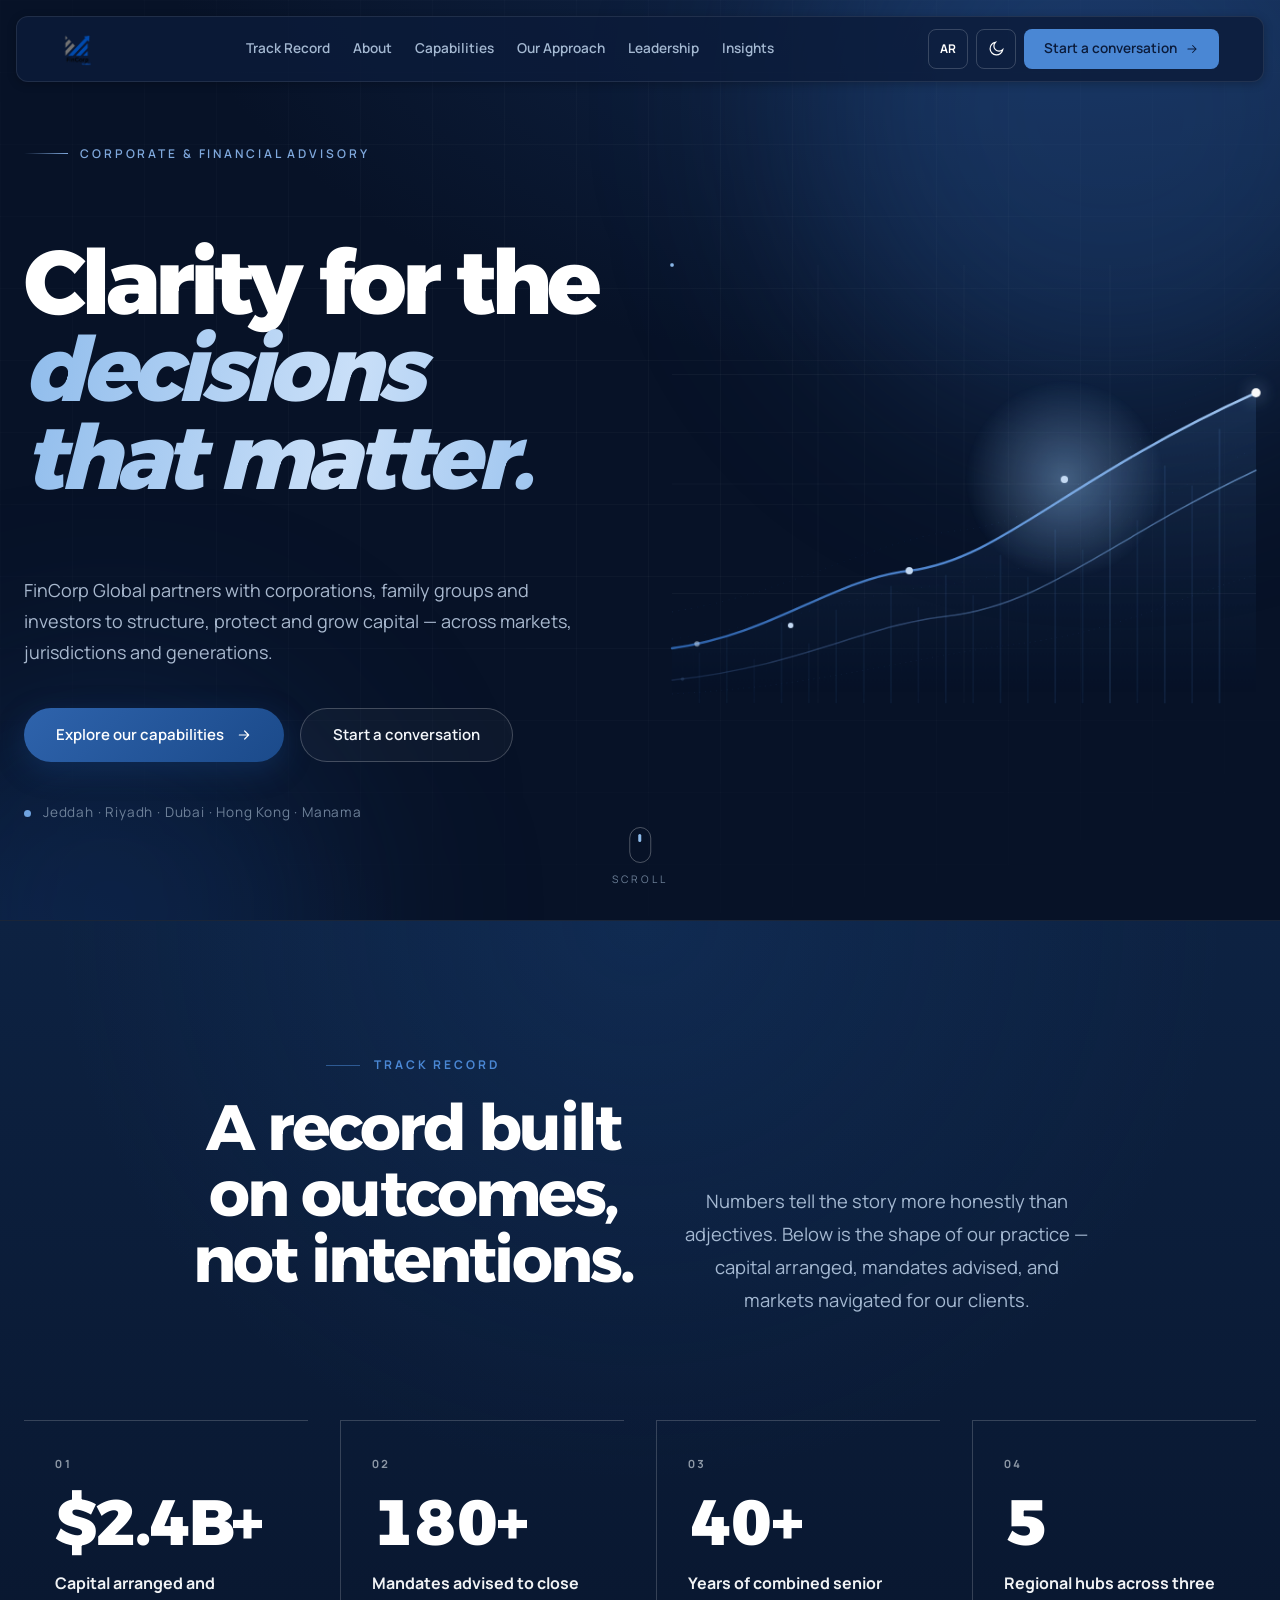
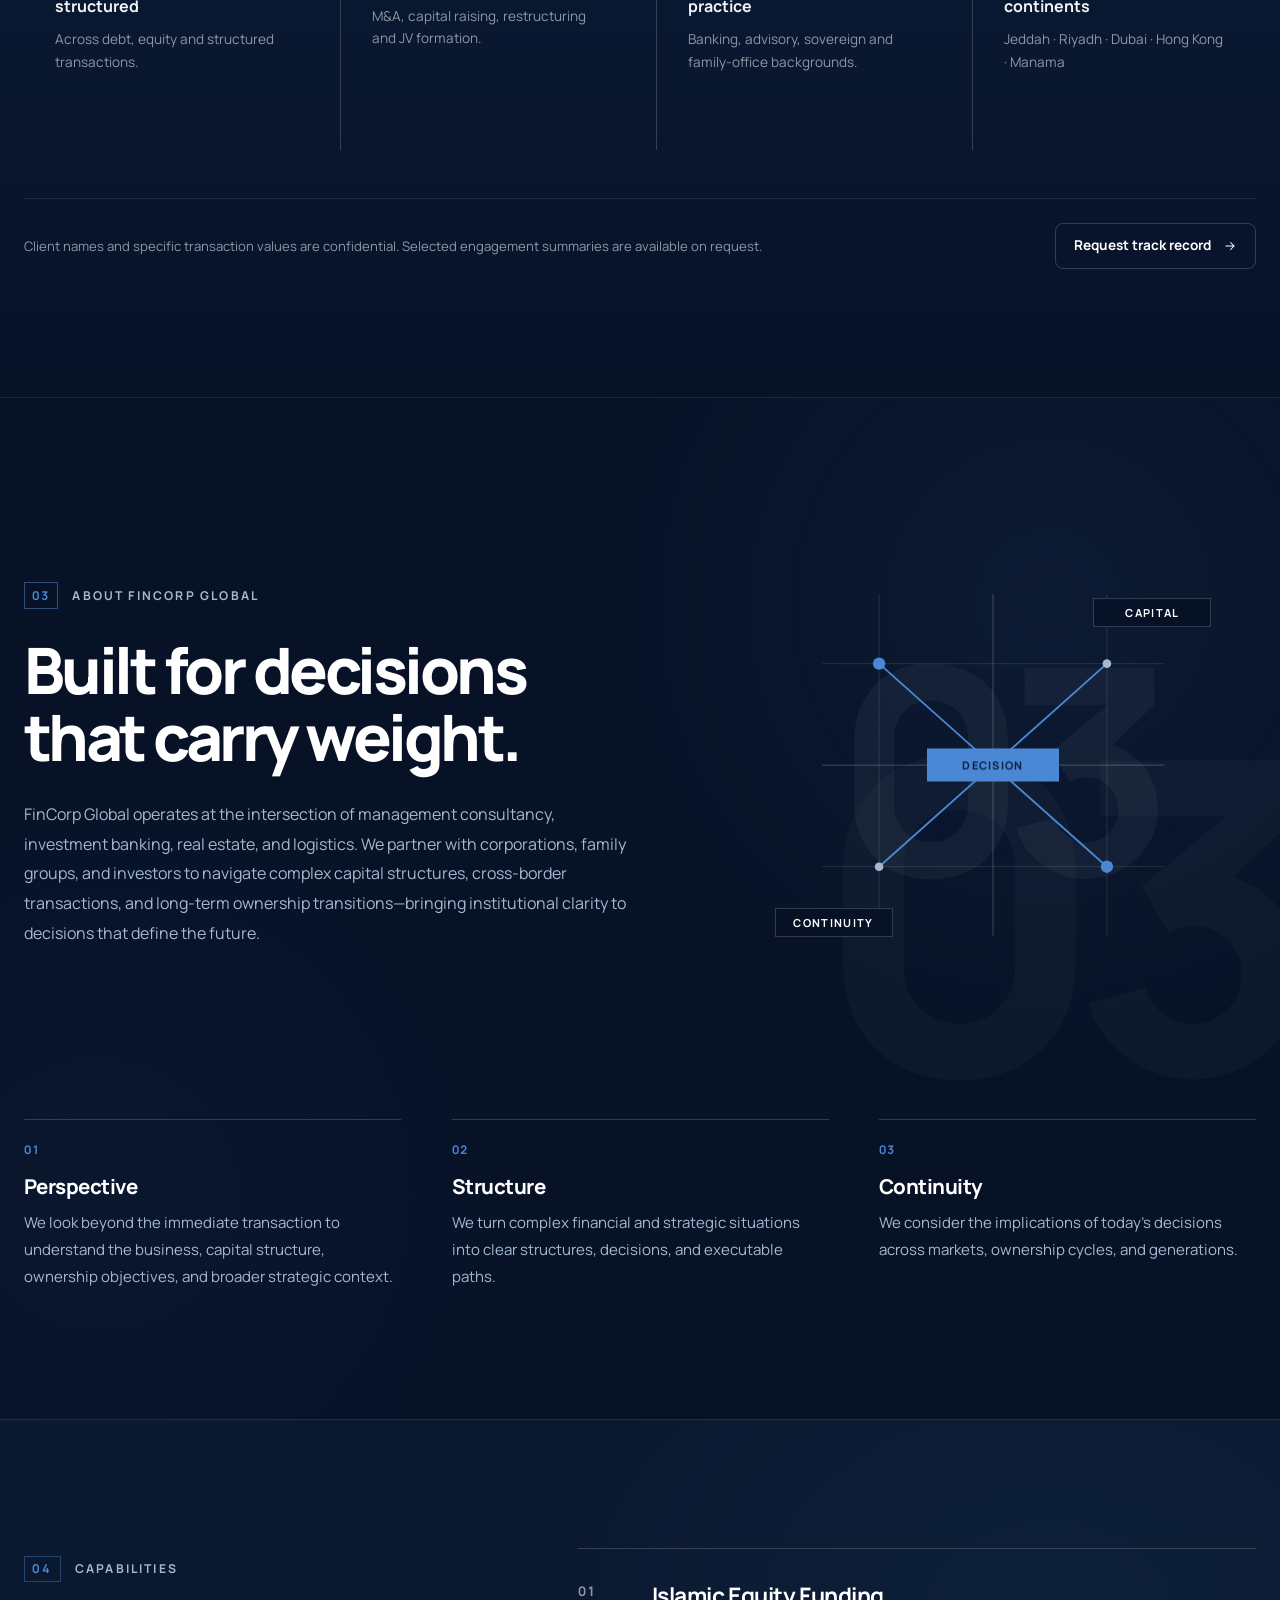
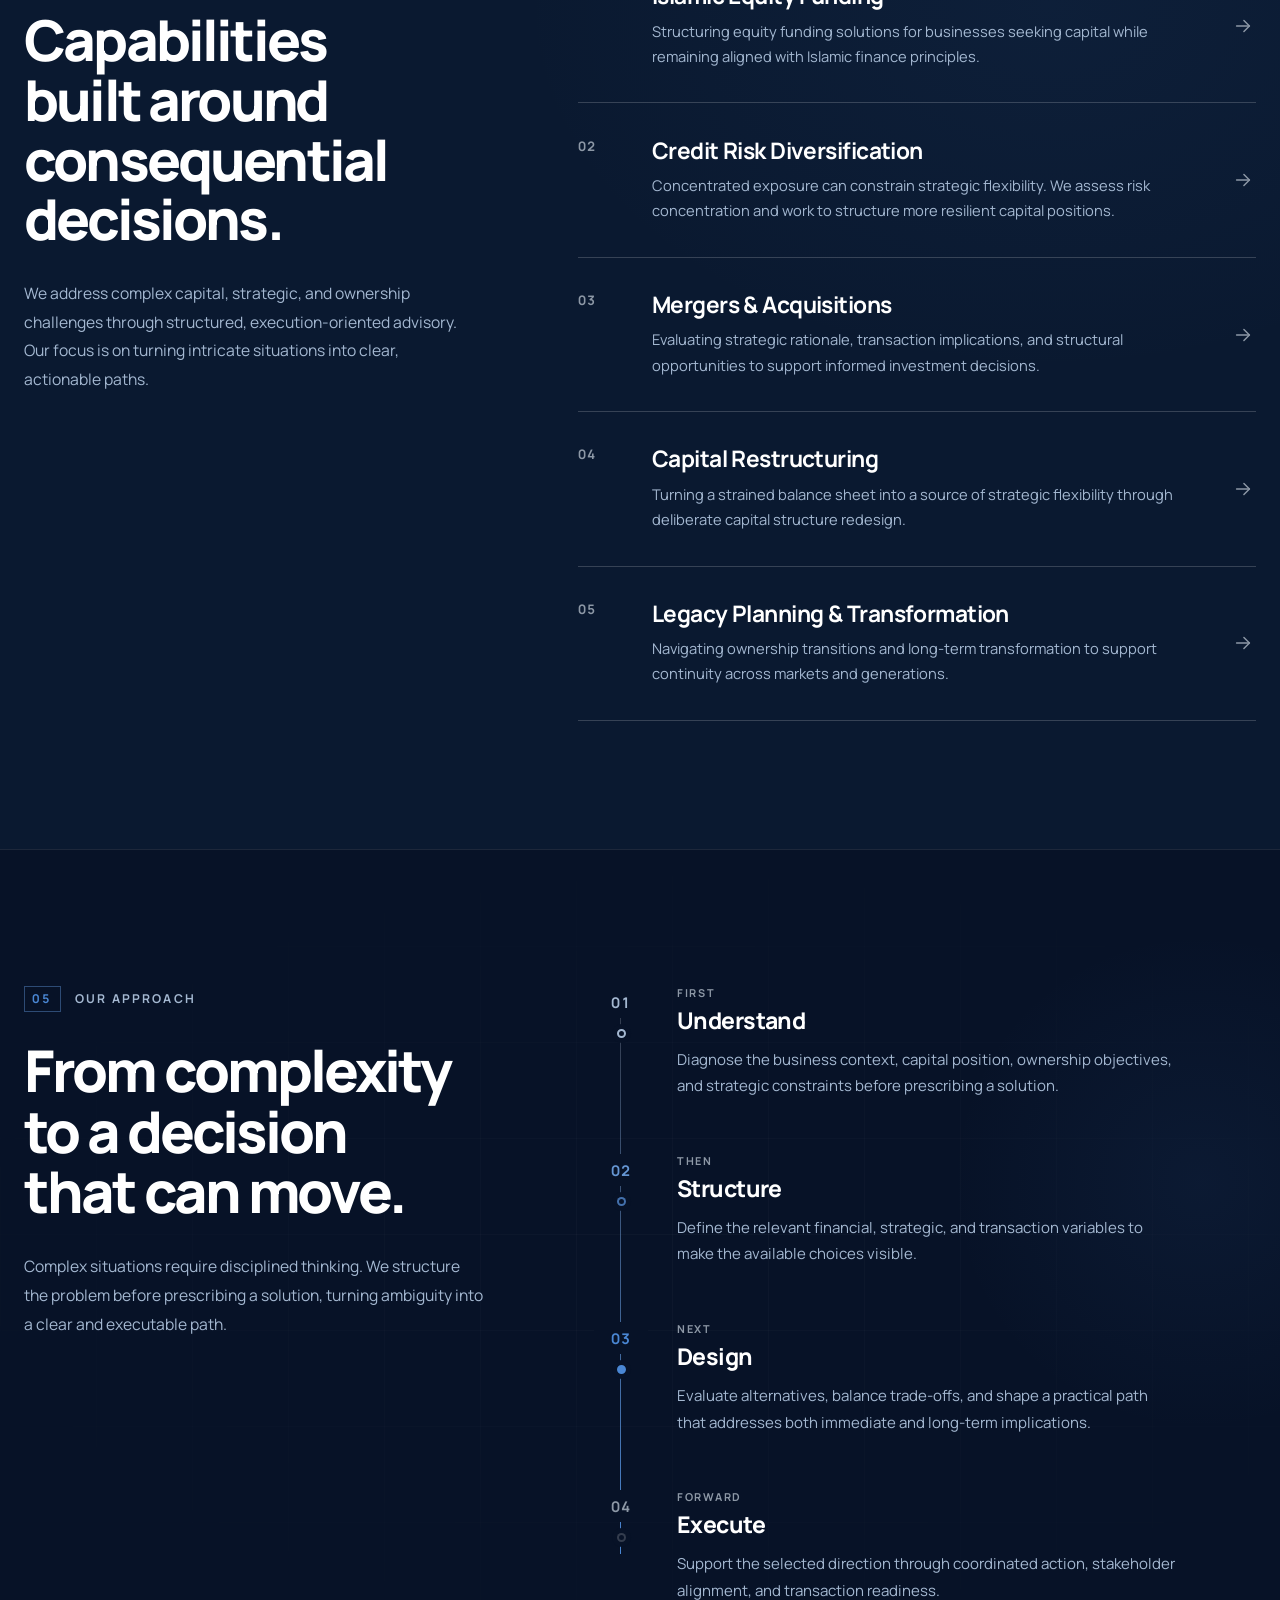
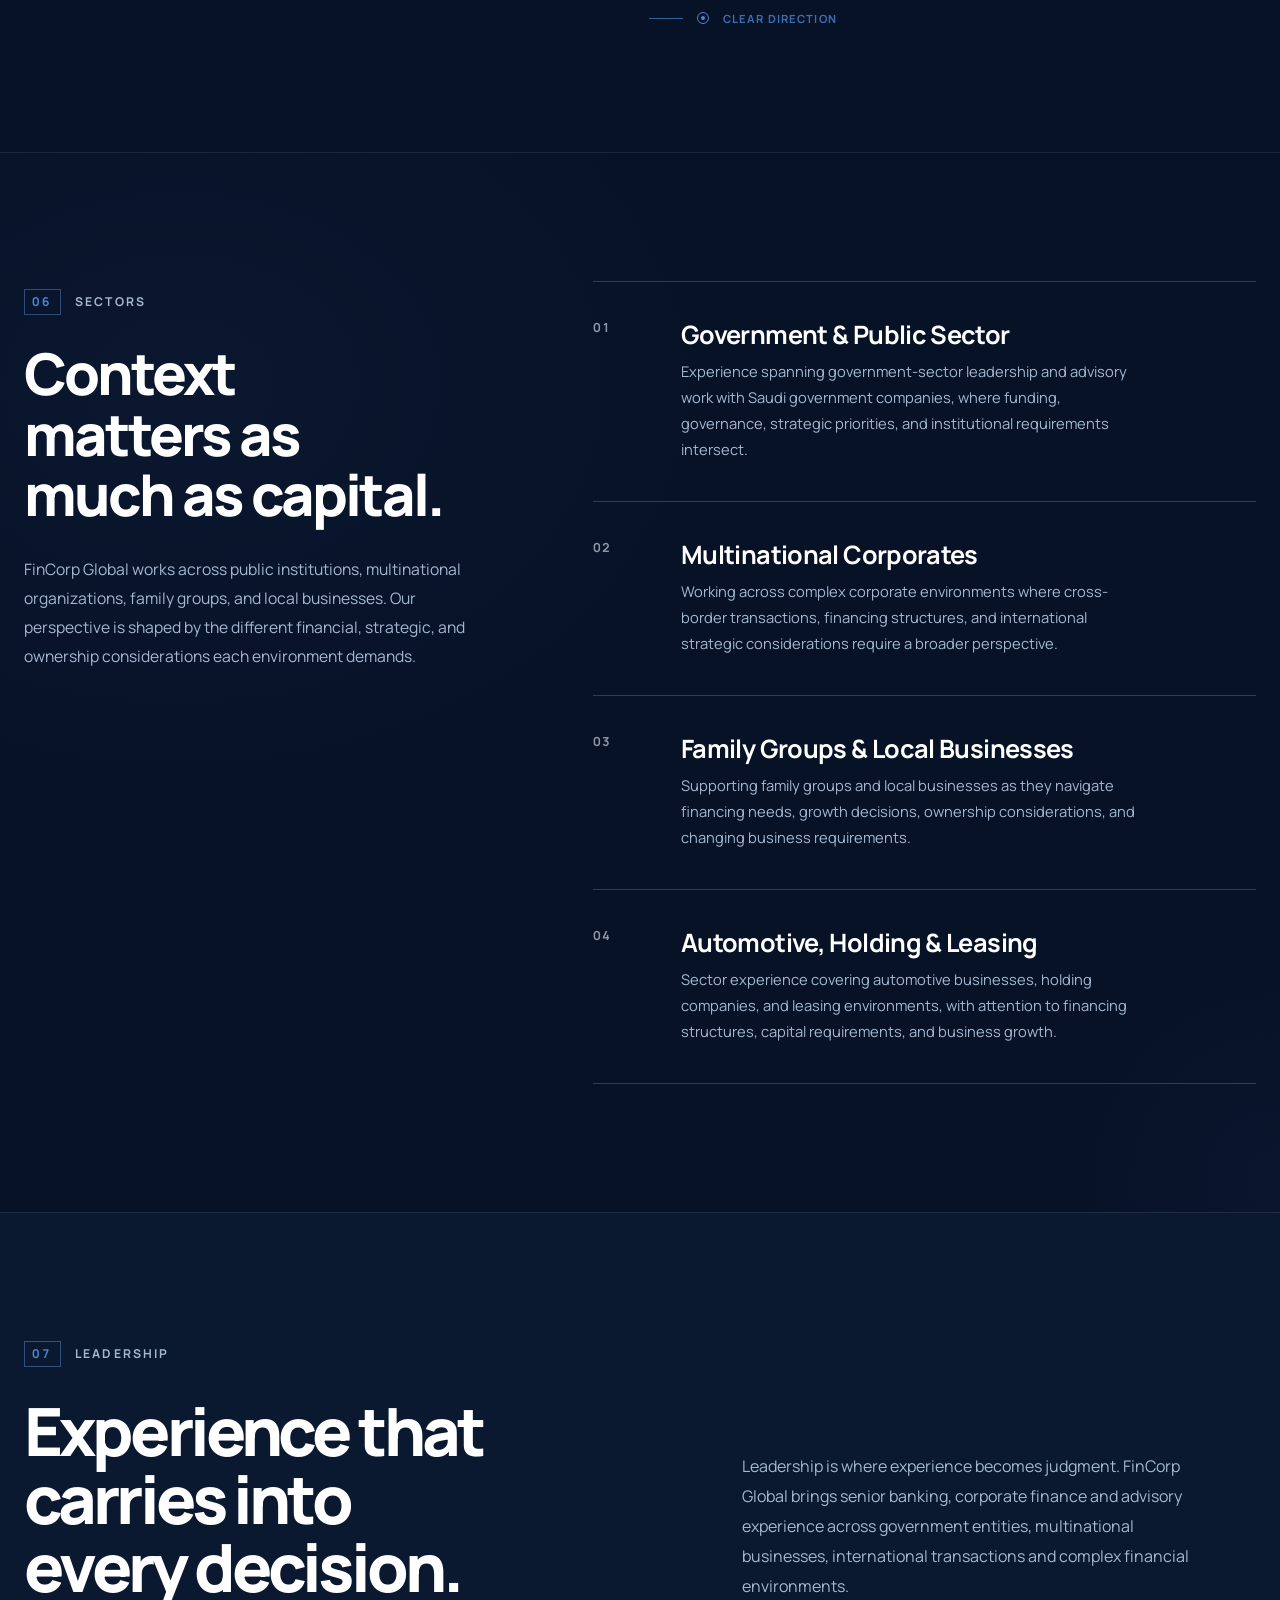
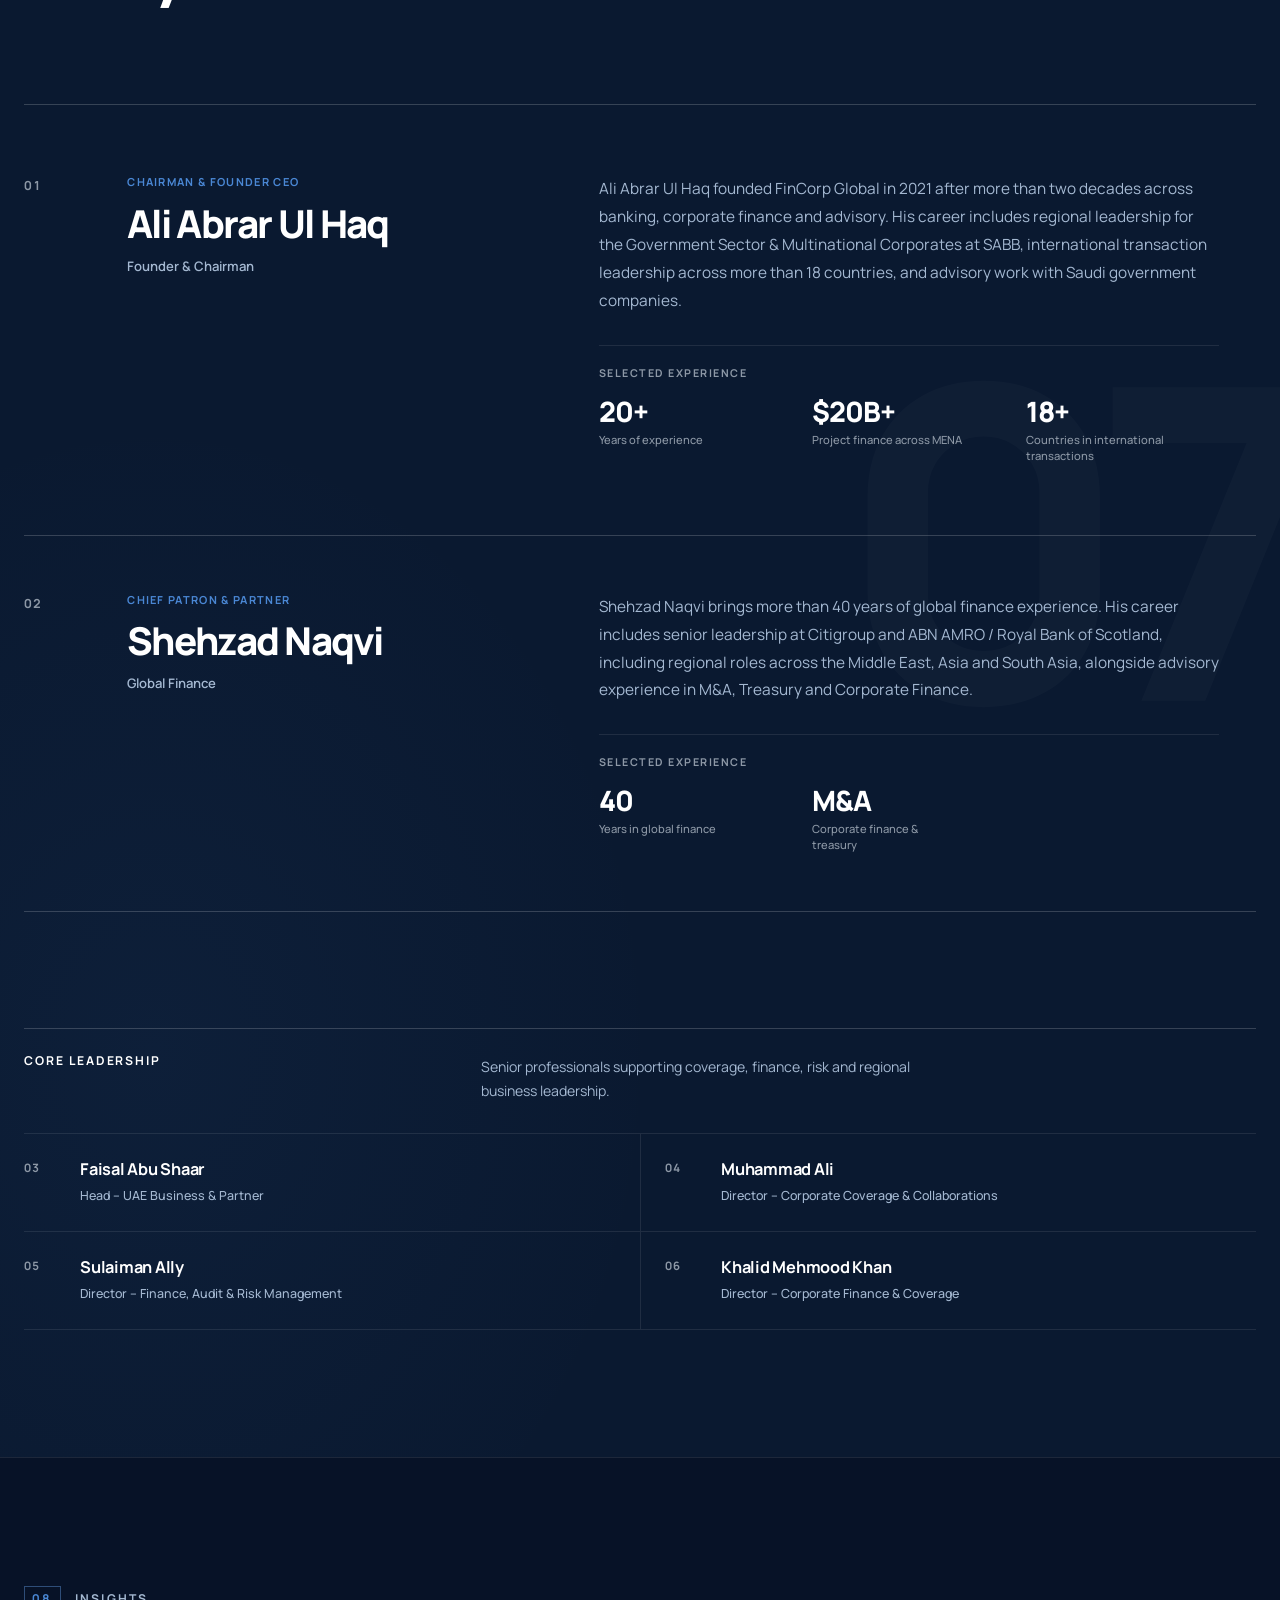
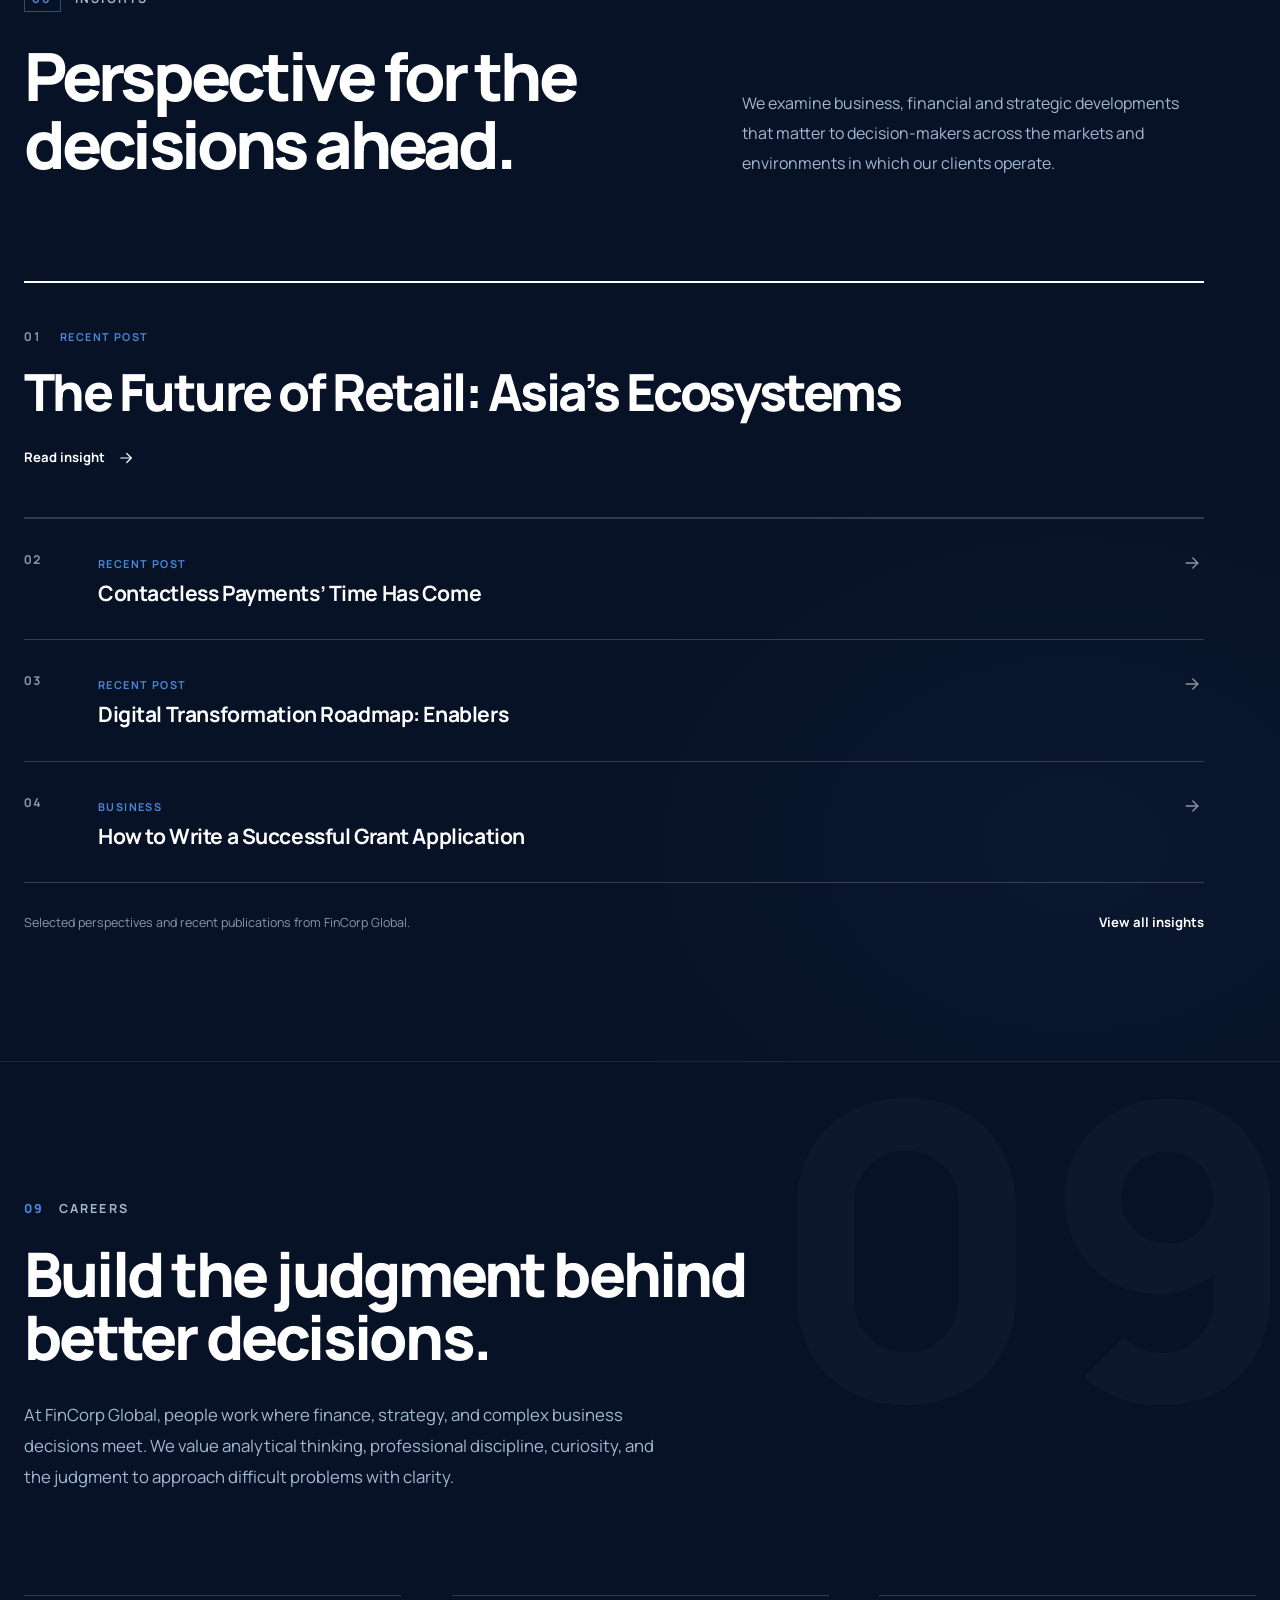
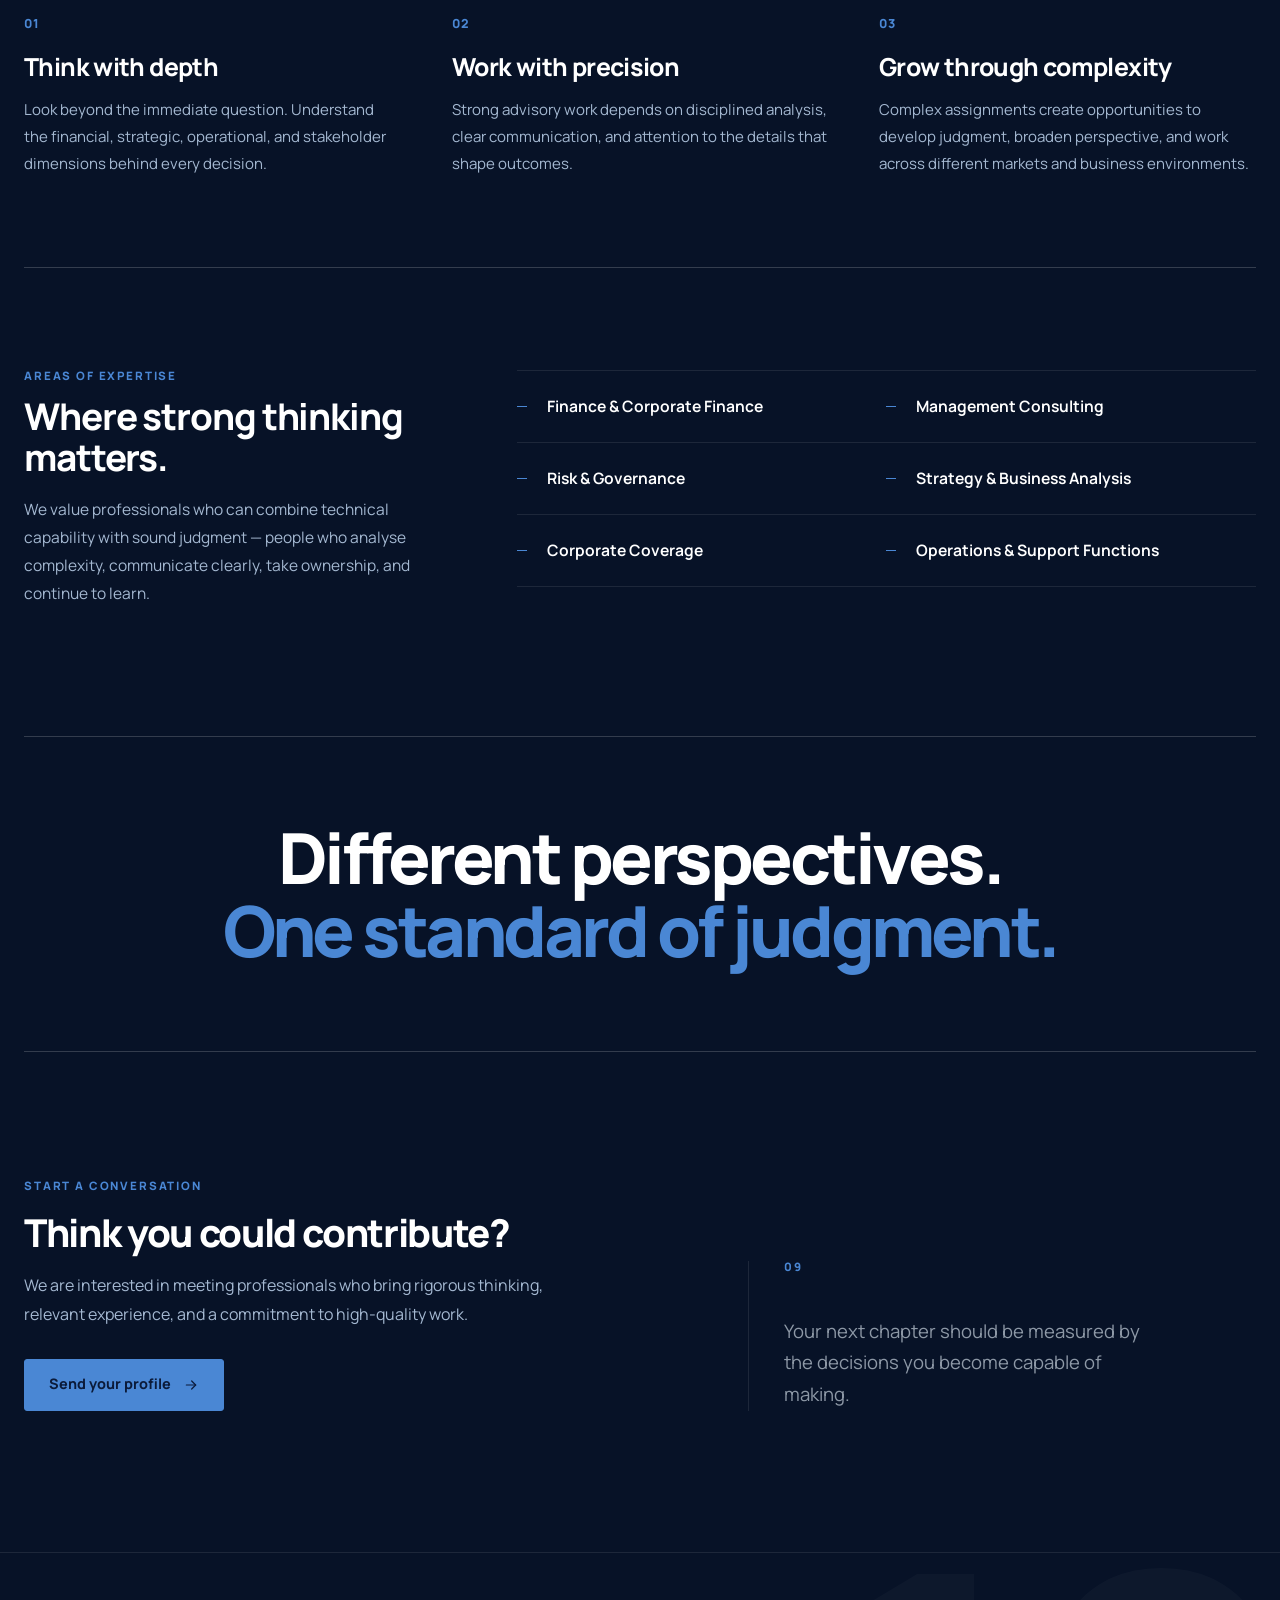
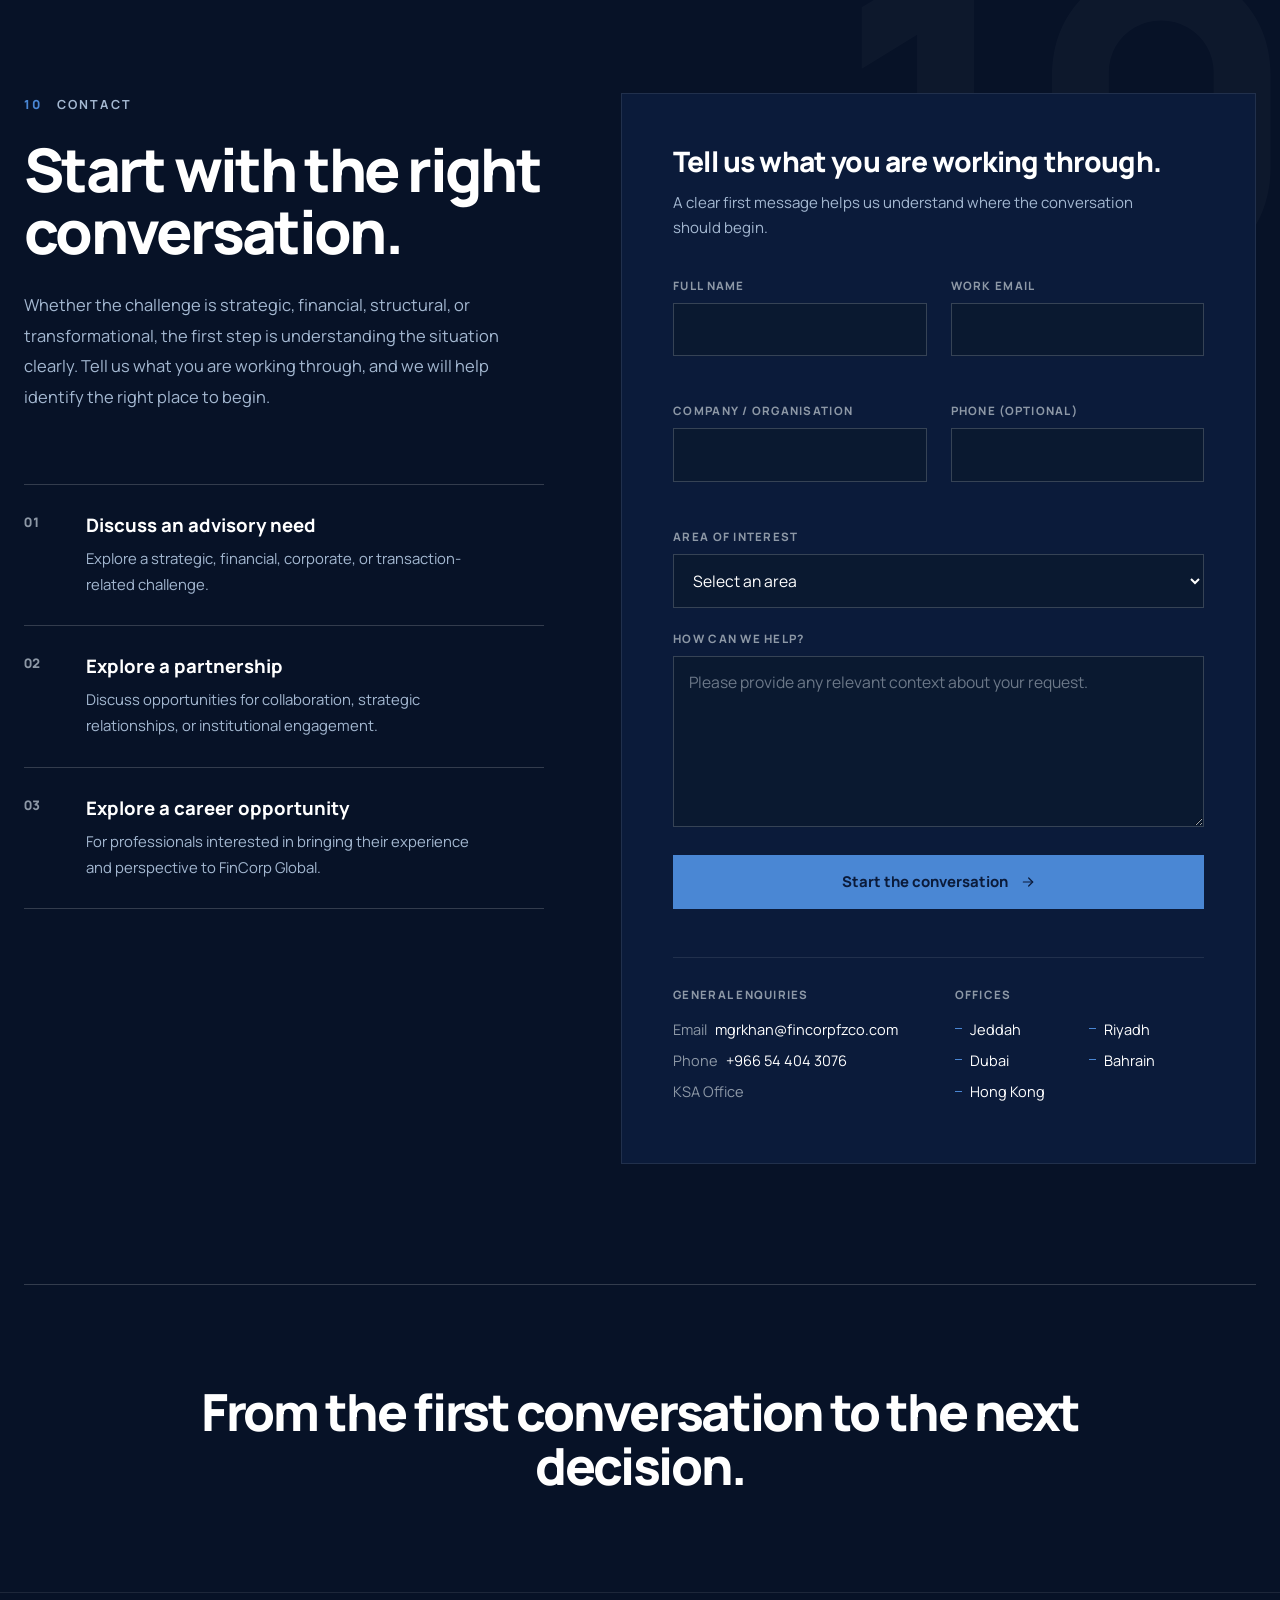
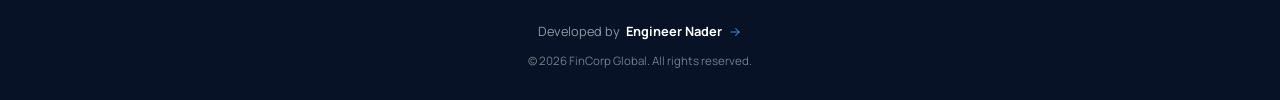
==== index.html @ 922fc2bd "Deploy protected production build" ====
﻿<!doctype html><html lang="en" dir="ltr" data-theme="light"><head><meta charset="UTF-8"><meta name="viewport" content="width=device-width,initial-scale=1"><meta name="description" content="FinCorp Global — Corporate, financial and strategic advisory solutions."><title>FinCorp Global</title><link rel="icon" type="image/png" href="/assets/favicon.png"><link rel="apple-touch-icon" href="/assets/favicon.png"><link rel="preconnect" href="https://fonts.googleapis.com"><link rel="preconnect" href="https://fonts.gstatic.com" crossorigin><link rel="preconnect" href="https://fonts.googleapis.com"><link rel="preconnect" href="https://fonts.gstatic.com" crossorigin><link href="https://fonts.googleapis.com/css2?family=Alexandria:wght@400;500;600;700;800&family=IBM+Plex+Sans+Arabic:wght@300;400;500;600;700&family=Manrope:wght@300;400;500;600;700;800&display=swap" rel="stylesheet"><script type="module" crossorigin src="/assets/index-BfHG8k3f.js"></script><link rel="modulepreload" crossorigin href="/assets/styles-jvXhXsG6.js"><link rel="modulepreload" crossorigin href="/assets/app-DEw_8Zd5.js"><link rel="stylesheet" crossorigin href="/assets/styles-CSkr0UNR.css"></head><body><a href="#main-content" class="skip-link" data-en="Skip to content" data-ar="تخطي إلى المحتوى">Skip to content</a><header class="site-header" id="site-header"><div class="header-inner container"><a href="#hero" class="site-brand" data-aria-en="FinCorp Global — Home" data-aria-ar="فينكورب جلوبال — الرئيسية"><img src="/assets/logo-BRlATNUV.png" alt="FinCorp Global" class="brand-logo" width="180" height="36" decoding="async" fetchpriority="high"> <span class="brand-name" data-en="FinCorp Global" data-ar="فينكورب جلوبال">FinCorp Global</span></a><nav class="site-nav" data-aria-en="Primary" data-aria-ar="التنقل الرئيسي"><a href="#track-record" class="nav-link" data-en="Track Record" data-ar="سجلنا">Track Record</a> <a href="#about" class="nav-link" data-en="About" data-ar="من نحن">About</a> <a href="#capabilities" class="nav-link" data-en="Capabilities" data-ar="خدماتنا">Capabilities</a> <a href="#approach" class="nav-link" data-en="Our Approach" data-ar="منهجيتنا">Our Approach</a> <a href="#leadership" class="nav-link" data-en="Leadership" data-ar="القيادة">Leadership</a> <a href="#insights" class="nav-link" data-en="Insights" data-ar="رؤى">Insights</a></nav><div class="header-actions"><button type="button" class="header-language" data-action="language" aria-label="Switch language"><span data-lang-label>AR</span></button> <button type="button" class="theme-toggle" data-action="theme" aria-label="Switch theme" aria-pressed="false"><span class="theme-icon theme-icon-sun" aria-hidden="true"><svg viewBox="0 0 24 24" fill="none" stroke="currentColor" stroke-width="1.6" stroke-linecap="round"><circle cx="12" cy="12" r="4"/><path d="M12 2V4M12 20V22M4.93 4.93L6.34 6.34M17.66 17.66L19.07 19.07M2 12H4M20 12H22M4.93 19.07L6.34 17.66M17.66 6.34L19.07 4.93"/></svg> </span><span class="theme-icon theme-icon-moon" aria-hidden="true"><svg viewBox="0 0 24 24" fill="none" stroke="currentColor" stroke-width="1.6" stroke-linecap="round"><path d="M21 12.8A8.5 8.5 0 1 1 11.2 3 6.7 6.7 0 0 0 21 12.8Z"/></svg></span></button> <a href="#contact" class="header-cta"><span data-en="Start a conversation" data-ar="ابدأ محادثة">Start a conversation</span> <svg viewBox="0 0 24 24" fill="none" stroke="currentColor" stroke-width="1.8" stroke-linecap="round" stroke-linejoin="round" aria-hidden="true"><path d="M5 12h14M13 6l6 6-6 6"/></svg></a></div><button type="button" class="mobile-menu-toggle" id="mobile-menu-toggle" aria-label="Open menu" aria-expanded="false" aria-controls="mobile-navigation"><span></span><span></span><span></span></button></div></header><div class="mobile-navigation" id="mobile-navigation" role="dialog" aria-modal="true" data-aria-en="Mobile menu" data-aria-ar="قائمة التنقل"><div class="mobile-navigation-inner"><nav class="mobile-nav" data-aria-en="Mobile primary" data-aria-ar="التنقل الرئيسي"><a href="#track-record" class="mobile-nav-link"><span>01</span><strong data-en="Track Record" data-ar="سجلنا">Track Record</strong></a> <a href="#about" class="mobile-nav-link"><span>02</span><strong data-en="About" data-ar="من نحن">About</strong></a> <a href="#capabilities" class="mobile-nav-link"><span>03</span><strong data-en="Capabilities" data-ar="خدماتنا">Capabilities</strong></a> <a href="#approach" class="mobile-nav-link"><span>04</span><strong data-en="Our Approach" data-ar="منهجيتنا">Our Approach</strong></a> <a href="#leadership" class="mobile-nav-link"><span>05</span><strong data-en="Leadership" data-ar="القيادة">Leadership</strong></a> <a href="#insights" class="mobile-nav-link"><span>06</span><strong data-en="Insights" data-ar="رؤى">Insights</strong></a></nav><div class="mobile-controls"><button type="button" class="mobile-control" data-action="theme" aria-pressed="false"><span class="mobile-control-icon" aria-hidden="true"><svg class="icon-sun" viewBox="0 0 24 24" fill="none" stroke="currentColor" stroke-width="1.8" stroke-linecap="round"><circle cx="12" cy="12" r="4"/><path d="M12 2V4M12 20V22M4.93 4.93L6.34 6.34M17.66 17.66L19.07 19.07M2 12H4M20 12H22M4.93 19.07L6.34 17.66M17.66 6.34L19.07 4.93"/></svg> <svg class="icon-moon" viewBox="0 0 24 24" fill="none" stroke="currentColor" stroke-width="1.8" stroke-linecap="round"><path d="M21 12.8A8.5 8.5 0 1 1 11.2 3 6.7 6.7 0 0 0 21 12.8Z"/></svg> </span><span class="mobile-control-label" data-theme-label>Dark mode</span></button> <button type="button" class="mobile-control" data-action="language" aria-label="Switch language"><span class="mobile-control-label mobile-control-lang-text" data-lang-name>العربية</span></button></div><a href="#contact" class="mobile-cta"><span data-en="Start a conversation" data-ar="ابدأ محادثة">Start a conversation</span> <svg viewBox="0 0 24 24" fill="none" stroke="currentColor" stroke-width="1.8" stroke-linecap="round" stroke-linejoin="round" aria-hidden="true"><path d="M5 12h14M13 6l6 6-6 6"/></svg></a></div></div><main id="main-content"><section id="hero" class="section hero" aria-label="Hero" data-aria-en="Hero" data-aria-ar="الواجهة"><div class="hero-bg" aria-hidden="true"><canvas id="hero-canvas" class="hero-canvas"></canvas><div class="hero-grid"></div><div class="hero-glow hero-glow-1"></div><div class="hero-glow hero-glow-2"></div></div><div class="container hero-inner"><div class="hero-content"><p class="hero-eyebrow hero-reveal" style="--d:0.1s"><span class="hero-eyebrow-line"></span> <span data-en="Corporate &amp; Financial Advisory" data-ar="استشارات مؤسسية ومالية">Corporate &amp; Financial Advisory</span></p><h1 class="hero-title"><span class="hero-title-line hero-reveal" style="--d:0.25s" data-en="Clarity for the" data-ar="وضوحٌ يليق">Clarity for the</span> <span class="hero-title-line hero-title-accent hero-reveal" style="--d:0.4s" data-en="decisions that matter." data-ar="بالقرارات المصيرية.">decisions that matter.</span></h1><p class="hero-lead hero-reveal" style="--d:0.55s" data-en="FinCorp Global partners with corporations, family groups and investors to structure, protect and grow capital — across markets, jurisdictions and generations." data-ar="تعمل فينكورب جلوبال إلى جانب الشركات والمجموعات العائلية والمستثمرين لبناء رأس المال وحمايته وتنميته — عبر الأسواق والأنظمة القانونية والأجيال.">FinCorp Global partners with corporations, family groups and investors to structure, protect and grow capital — across markets, jurisdictions and generations.</p><div class="hero-actions hero-reveal" style="--d:0.7s"><a href="#capabilities" class="hero-btn hero-btn-primary"><span data-en="Explore our capabilities" data-ar="اكتشف قدراتنا">Explore our capabilities</span> <svg viewBox="0 0 24 24" fill="none" stroke="currentColor" stroke-width="1.8" stroke-linecap="round" stroke-linejoin="round" aria-hidden="true"><path d="M5 12h14M13 6l6 6-6 6"/></svg> </a><a href="#contact" class="hero-btn hero-btn-ghost"><span data-en="Start a conversation" data-ar="ابدأ محادثة">Start a conversation</span></a></div><div class="hero-meta hero-reveal" style="--d:0.85s"><span class="hero-meta-dot"></span> <span data-en="Jeddah · Riyadh · Dubai · Hong Kong · Manama" data-ar="جدة · الرياض · دبي · هونج كونج · المنامة">Jeddah · Riyadh · Dubai · Hong Kong · Manama</span></div></div><div class="hero-visual" aria-hidden="true"><svg class="hero-chart" viewBox="0 0 640 480" fill="none" preserveAspectRatio="xMidYMid meet"><defs><linearGradient id="hg-stroke" x1="0" y1="0" x2="640" y2="0" gradientUnits="userSpaceOnUse"><stop offset="0" stop-color="#2E63AC"/><stop offset="0.55" stop-color="#5B93DC"/><stop offset="1" stop-color="#A8CCF5"/></linearGradient><linearGradient id="hg-stroke-2" x1="0" y1="0" x2="640" y2="0" gradientUnits="userSpaceOnUse"><stop offset="0" stop-color="#3D5A8F" stop-opacity="0.35"/><stop offset="1" stop-color="#7FB0E8" stop-opacity="0.7"/></linearGradient><linearGradient id="hg-fill" x1="0" y1="0" x2="0" y2="480" gradientUnits="userSpaceOnUse"><stop offset="0" stop-color="#5B93DC" stop-opacity="0.24"/><stop offset="1" stop-color="#5B93DC" stop-opacity="0"/></linearGradient><radialGradient id="hg-hub-glow" cx="0.5" cy="0.5" r="0.5"><stop offset="0" stop-color="#8FBCEC" stop-opacity="0.45"/><stop offset="1" stop-color="#8FBCEC" stop-opacity="0"/></radialGradient><path id="hgp-main" d="M 0,420 C 110,405 175,345 260,335 C 360,323 430,235 640,140"/><path id="hgp-second" d="M 0,455 C 140,440 210,395 300,385 C 410,373 480,300 640,225"/></defs><g stroke="#FFFFFF" stroke-opacity="0.05"><line x1="0" y1="120" x2="640" y2="120"/><line x1="0" y1="240" x2="640" y2="240"/><line x1="0" y1="360" x2="640" y2="360"/><line x1="160" y1="0" x2="160" y2="480"/><line x1="320" y1="0" x2="320" y2="480"/><line x1="480" y1="0" x2="480" y2="480"/></g><g class="hero-pillars" stroke="#5B93DC" stroke-width="1" stroke-linecap="round"><line style="--i:0" x1="30" y1="480" x2="30" y2="425" stroke-opacity="0.10"/><line style="--i:1" x1="60" y1="480" x2="60" y2="408" stroke-opacity="0.12"/><line style="--i:2" x1="90" y1="480" x2="90" y2="432" stroke-opacity="0.09"/><line style="--i:3" x1="120" y1="480" x2="120" y2="392" stroke-opacity="0.14"/><line style="--i:4" x1="150" y1="480" x2="150" y2="415" stroke-opacity="0.11"/><line style="--i:5" x1="180" y1="480" x2="180" y2="378" stroke-opacity="0.15"/><line style="--i:6" x1="210" y1="480" x2="210" y2="400" stroke-opacity="0.12"/><line style="--i:7" x1="240" y1="480" x2="240" y2="352" stroke-opacity="0.17"/><line style="--i:8" x1="270" y1="480" x2="270" y2="375" stroke-opacity="0.13"/><line style="--i:9" x1="300" y1="480" x2="300" y2="340" stroke-opacity="0.18"/><line style="--i:10" x1="330" y1="480" x2="330" y2="362" stroke-opacity="0.14"/><line style="--i:11" x1="360" y1="480" x2="360" y2="318" stroke-opacity="0.19"/><line style="--i:12" x1="390" y1="480" x2="390" y2="342" stroke-opacity="0.15"/><line style="--i:13" x1="420" y1="480" x2="420" y2="290" stroke-opacity="0.21"/><line style="--i:14" x1="450" y1="480" x2="450" y2="312" stroke-opacity="0.16"/><line style="--i:15" x1="480" y1="480" x2="480" y2="258" stroke-opacity="0.23"/><line style="--i:16" x1="510" y1="480" x2="510" y2="280" stroke-opacity="0.17"/><line style="--i:17" x1="540" y1="480" x2="540" y2="220" stroke-opacity="0.25"/><line style="--i:18" x1="570" y1="480" x2="570" y2="242" stroke-opacity="0.18"/><line style="--i:19" x1="600" y1="480" x2="600" y2="180" stroke-opacity="0.28"/></g><g class="hero-ghost"><path d="M 0,470 C 160,462 260,430 380,415 C 500,400 560,360 640,340" stroke="#3D5A8F" stroke-opacity="0.22" stroke-width="1" stroke-dasharray="1 5"/><path d="M 0,380 C 130,360 220,300 320,290 C 430,278 520,180 640,90" stroke="#4F7CB8" stroke-opacity="0.18" stroke-width="1" stroke-dasharray="1 6"/><path d="M 0,410 C 100,398 200,360 300,350 C 420,338 520,260 640,200" stroke="#5B93DC" stroke-opacity="0.14" stroke-width="0.8" stroke-dasharray="1 8"/></g><path class="hero-area" fill="url(#hg-fill)" d="M 0,420 C 110,405 175,345 260,335 C 360,323 430,235 640,140 L 640,480 L 0,480 Z"/><path class="hero-line hero-line-2" stroke="url(#hg-stroke-2)" stroke-width="1.5" stroke-linecap="round" d="M 0,455 C 140,440 210,395 300,385 C 410,373 480,300 640,225"/><path class="hero-line hero-line-1" stroke="url(#hg-stroke)" stroke-width="2.5" stroke-linecap="round" d="M 0,420 C 110,405 175,345 260,335 C 360,323 430,235 640,140"/><circle class="hero-hub-glow" cx="430" cy="235" r="110" fill="url(#hg-hub-glow)"/><g transform="translate(430 235)"><circle class="hero-sonar-ring hero-sonar-ring-1" cx="0" cy="0" r="18"/><circle class="hero-sonar-ring hero-sonar-ring-2" cx="0" cy="0" r="18"/><circle class="hero-sonar-ring hero-sonar-ring-3" cx="0" cy="0" r="18"/></g><g><circle class="hero-node" style="--nd:2.1s" cx="130" cy="395" r="3"/><circle class="hero-node" style="--nd:2.2s" cx="260" cy="335" r="4"/><circle class="hero-node-pulse" cx="260" cy="335" r="4"/><circle class="hero-node" style="--nd:2.3s" cx="430" cy="235" r="4"/><circle class="hero-node-pulse hero-node-pulse-delay" cx="430" cy="235" r="4"/><circle class="hero-node hero-node-final" style="--nd:2.4s" cx="640" cy="140" r="5"/></g><g class="hero-travelers"><circle r="3" fill="#C9DFF8"><animate attributeName="opacity" values="0;1" dur="0.8s" begin="3s" fill="freeze"/><animateMotion dur="11s" begin="3s" repeatCount="indefinite" rotate="auto"><mpath href="#hgp-main"/></animateMotion></circle><circle r="2.5" fill="#8FBCEC"><animate attributeName="opacity" values="0;0.75" dur="0.8s" begin="3.4s" fill="freeze"/><animateMotion dur="11s" begin="3.4s" repeatCount="indefinite" rotate="auto"><mpath href="#hgp-main"/></animateMotion></circle><circle r="2" fill="#8FBCEC"><animate attributeName="opacity" values="0;0.55" dur="0.8s" begin="3.8s" fill="freeze"/><animateMotion dur="11s" begin="3.8s" repeatCount="indefinite" rotate="auto"><mpath href="#hgp-main"/></animateMotion></circle><circle r="2" fill="#7FB0E8"><animate attributeName="opacity" values="0;0.5" dur="0.8s" begin="3.2s" fill="freeze"/><animateMotion dur="14s" begin="3.2s" repeatCount="indefinite" rotate="auto"><mpath href="#hgp-second"/></animateMotion></circle></g></svg></div></div><a href="#track-record" class="hero-scroll" data-aria-en="Scroll to content" data-aria-ar="مرر إلى المحتوى"><span class="hero-scroll-track"><span class="hero-scroll-thumb"></span></span> <span class="hero-scroll-text" data-en="Scroll" data-ar="مرر">Scroll</span></a></section><section id="track-record" class="section section-proof" aria-labelledby="track-record-title"><div class="container"><header class="proof-header"><div class="proof-header-left"><p class="proof-eyebrow reveal" style="--d:0s"><span class="proof-eyebrow-line" aria-hidden="true"></span> <span data-en="Track Record" data-ar="سجل الأعمال">Track Record</span></p><h2 id="track-record-title" class="proof-title reveal" style="--d:0.1s" data-en="A record built on outcomes, not intentions." data-ar="سجلٌ مبنيّ على النتائج، لا على النوايا.">A record built on outcomes, not intentions.</h2></div><p class="proof-lead reveal" style="--d:0.2s" data-en="Numbers tell the story more honestly than adjectives. Below is the shape of our practice — capital arranged, mandates advised, and markets navigated for our clients." data-ar="الأرقام أصدق من الأوصاف. فيما يلي ملامح عملنا — رأس مال مهيكل، وتكليفات أُديرت، وأسواق جرى التنقل فيها لعملائنا.">Numbers tell the story more honestly than adjectives. Below is the shape of our practice — capital arranged, mandates advised, and markets navigated for our clients.</p></header><div class="proof-grid" role="list"><article class="proof-metric reveal" style="--d:0.3s" role="listitem"><span class="proof-metric-index" aria-hidden="true">01</span><p class="proof-metric-value" dir="ltr" data-count="2.4" data-decimals="1" data-prefix="$" data-suffix="B+">$2.4B+</p><p class="proof-metric-label" data-en="Capital arranged and structured" data-ar="رأس مال مهيكل ومنظَّم">Capital arranged and structured</p><p class="proof-metric-note" data-en="Across debt, equity and structured transactions." data-ar="عبر صفقات الدين وحقوق الملكية والصفقات المهيكلة.">Across debt, equity and structured transactions.</p></article><article class="proof-metric reveal" style="--d:0.4s" role="listitem"><span class="proof-metric-index" aria-hidden="true">02</span><p class="proof-metric-value" dir="ltr" data-count="180" data-suffix="+">180+</p><p class="proof-metric-label" data-en="Mandates advised to close" data-ar="تكليفًا أُديرت حتى الإنجاز">Mandates advised to close</p><p class="proof-metric-note" data-en="M&amp;A, capital raising, restructuring and JV formation." data-ar="الاندماج والاستحواذ، وطرح رأس المال، وإعادة الهيكلة، وتأسيس المشاريع المشتركة.">M&amp;A, capital raising, restructuring and JV formation.</p></article><article class="proof-metric reveal" style="--d:0.5s" role="listitem"><span class="proof-metric-index" aria-hidden="true">03</span><p class="proof-metric-value" dir="ltr" data-count="40" data-suffix="+">40+</p><p class="proof-metric-label" data-en="Years of combined senior practice" data-ar="سنة من الخبرة القيادية المجمّعة">Years of combined senior practice</p><p class="proof-metric-note" data-en="Banking, advisory, sovereign and family-office backgrounds." data-ar="خلفيات مصرفية واستشارية وسيادية ومكاتب عائلية.">Banking, advisory, sovereign and family-office backgrounds.</p></article><article class="proof-metric reveal" style="--d:0.6s" role="listitem"><span class="proof-metric-index" aria-hidden="true">04</span><p class="proof-metric-value" dir="ltr" data-count="5">5</p><p class="proof-metric-label" data-en="Regional hubs across three continents" data-ar="مراكز إقليمية عبر ثلاث قارات">Regional hubs across three continents</p><p class="proof-metric-note" data-en="Jeddah · Riyadh · Dubai · Hong Kong · Manama" data-ar="جدة · الرياض · دبي · هونج كونج · المنامة">Jeddah · Riyadh · Dubai · Hong Kong · Manama</p></article></div><div class="proof-foot reveal" style="--d:0.75s"><p class="proof-foot-note" data-en="Client names and specific transaction values are confidential. Selected engagement summaries are available on request." data-ar="أسماء العملاء وقيم الصفقات التفصيلية سرية. تتوفر ملخّصات مختارة عن التكليفات عند الطلب.">Client names and specific transaction values are confidential. Selected engagement summaries are available on request.</p><a href="#contact" class="proof-foot-link"><span data-en="Request track record" data-ar="اطلب سجل الأعمال">Request track record</span> <svg viewBox="0 0 24 24" fill="none" stroke="currentColor" stroke-width="1.8" stroke-linecap="round" stroke-linejoin="round" aria-hidden="true"><path d="M5 12h14M13 6l6 6-6 6"/></svg></a></div></div></section><section id="about" class="section section-about" aria-labelledby="about-title" data-aria-en="About FinCorp Global" data-aria-ar="من نحن"><div class="container"><div class="about-layout"><div class="about-narrative reveal" style="--d:0.1s"><p class="about-eyebrow"><span class="about-index">03</span> <span data-en="About FinCorp Global" data-ar="من نحن">About FinCorp Global</span></p><h2 id="about-title" class="about-title" data-en="Built for decisions that carry weight." data-ar="صُمّمت لقراراتٍ تصنع فارقًا حقيقيًا.">Built for decisions that carry weight.</h2><p class="about-lead" data-en="FinCorp Global operates at the intersection of management consultancy, investment banking, real estate, and logistics. We partner with corporations, family groups, and investors to navigate complex capital structures, cross-border transactions, and long-term ownership transitions—bringing institutional clarity to decisions that define the future." data-ar="تعمل فينكورب جلوبال عند تقاطع الاستشارات الإدارية، والخدمات المصرفية الاستثمارية، والعقارات، واللوجستيات. ونعمل إلى جانب الشركات والمجموعات العائلية والمستثمرين للتعامل مع هياكل رأس المال المعقدة، والمعاملات العابرة للحدود، وتحولات الملكية طويلة الأمد، بما يضيف وضوحًا مؤسسيًا إلى القرارات التي ترسم المستقبل.">FinCorp Global operates at the intersection of management consultancy, investment banking, real estate, and logistics. We partner with corporations, family groups, and investors to navigate complex capital structures, cross-border transactions, and long-term ownership transitions—bringing institutional clarity to decisions that define the future.</p></div><div class="about-visual reveal" style="--d:0.28s" aria-hidden="true"><span class="about-visual-number">03</span> <svg class="about-visual-grid" viewBox="0 0 420 380" fill="none" preserveAspectRatio="xMidYMid meet"><line class="about-axis" x1="72" y1="190" x2="348" y2="190"/><line class="about-axis" x1="210" y1="52" x2="210" y2="328"/><line class="about-grid-line" x1="72" y1="108" x2="348" y2="108"/><line class="about-grid-line" x1="72" y1="272" x2="348" y2="272"/><line class="about-grid-line" x1="118" y1="52" x2="118" y2="328"/><line class="about-grid-line" x1="302" y1="52" x2="302" y2="328"/><line class="about-connector" x1="118" y1="108" x2="210" y2="190"/><line class="about-connector" x1="210" y1="190" x2="302" y2="272"/><line class="about-connector" x1="118" y1="272" x2="210" y2="190" opacity="0.55"/><line class="about-connector" x1="210" y1="190" x2="302" y2="108" opacity="0.55"/><circle class="about-node about-node--outer" cx="118" cy="108" r="5" fill="var(--action-primary)"/><circle class="about-node about-node--outer" cx="302" cy="272" r="5" fill="var(--action-primary)"/><circle class="about-node about-node--outer" cx="118" cy="272" r="3.5" fill="var(--text-secondary)"/><circle class="about-node about-node--outer" cx="302" cy="108" r="3.5" fill="var(--text-secondary)"/><circle class="about-node about-node--center" cx="210" cy="190" r="11" fill="var(--bg)" stroke="var(--action-primary)" stroke-width="2"/><circle class="about-node about-node--center" cx="210" cy="190" r="3.5" fill="var(--action-primary)"/></svg> <span class="about-node-label about-node-label--capital" data-en="Capital" data-ar="رأس المال">Capital </span><span class="about-node-label about-node-label--transaction" data-en="Decision" data-ar="القرار">Decision </span><span class="about-node-label about-node-label--continuity" data-en="Continuity" data-ar="الاستمرارية">Continuity</span></div></div><div class="about-principles"><article class="principle reveal" style="--d:0.18s"><span class="principle-number">01</span><h3 class="principle-title" data-en="Perspective" data-ar="الرؤية الشاملة">Perspective</h3><p class="principle-text" data-en="We look beyond the immediate transaction to understand the business, capital structure, ownership objectives, and broader strategic context." data-ar="ننظر إلى ما وراء الصفقة المباشرة لفهم النشاط، وهيكل رأس المال، وأهداف الملكية، والسياق الاستراتيجي الأوسع.">We look beyond the immediate transaction to understand the business, capital structure, ownership objectives, and broader strategic context.</p></article><article class="principle reveal" style="--d:0.28s"><span class="principle-number">02</span><h3 class="principle-title" data-en="Structure" data-ar="الهيكلة">Structure</h3><p class="principle-text" data-en="We turn complex financial and strategic situations into clear structures, decisions, and executable paths." data-ar="نحوّل المواقف المالية والاستراتيجية المعقدة إلى هياكل واضحة، وقرارات محددة، ومسارات قابلة للتنفيذ.">We turn complex financial and strategic situations into clear structures, decisions, and executable paths.</p></article><article class="principle reveal" style="--d:0.38s"><span class="principle-number">03</span><h3 class="principle-title" data-en="Continuity" data-ar="الاستمرارية">Continuity</h3><p class="principle-text" data-en="We consider the implications of today's decisions across markets, ownership cycles, and generations." data-ar="نأخذ في الاعتبار امتدادات قرارات اليوم عبر الأسواق، ودورات الملكية، والأجيال.">We consider the implications of today's decisions across markets, ownership cycles, and generations.</p></article></div></div></section><section id="capabilities" class="section section-capabilities" aria-labelledby="capabilities-title" data-aria-en="Capabilities" data-aria-ar="خدماتنا"><div class="container"><div class="capabilities-layout"><div class="capabilities-header reveal" style="--d:0.1s"><p class="capabilities-eyebrow"><span class="cap-index-label">04</span> <span data-en="Capabilities" data-ar="خدماتنا">Capabilities</span></p><h2 id="capabilities-title" class="capabilities-title" data-en="Capabilities built around consequential decisions." data-ar="قدراتٌ صُمّمت للقرارات ذات الأثر المصيري.">Capabilities built around consequential decisions.</h2><p class="capabilities-lead" data-en="We address complex capital, strategic, and ownership challenges through structured, execution-oriented advisory. Our focus is on turning intricate situations into clear, actionable paths." data-ar="نعالج تحديات رأس المال والاستراتيجية والملكية المعقدة من خلال استشارات منظمة وموجّهة نحو التنفيذ. وينصب تركيزنا على تحويل الأوضاع المعقدة إلى مسارات واضحة وقابلة للتنفيذ.">We address complex capital, strategic, and ownership challenges through structured, execution-oriented advisory. Our focus is on turning intricate situations into clear, actionable paths.</p></div><div class="capabilities-index reveal" style="--d:0.3s"><a href="#contact" class="capability-row" aria-label="Discuss Islamic Equity Funding with FinCorp Global" data-aria-en="Discuss Islamic Equity Funding with FinCorp Global" data-aria-ar="ناقش تمويل الأسهم الإسلامي مع فينكورب جلوبال"><span class="cap-row-number">01</span> <span class="cap-row-text"><span class="cap-row-title" data-en="Islamic Equity Funding" data-ar="تمويل الأسهم الإسلامي">Islamic Equity Funding </span><span class="cap-row-desc" data-en="Structuring equity funding solutions for businesses seeking capital while remaining aligned with Islamic finance principles." data-ar="هيكلة حلول لتمويل الأسهم للشركات التي تسعى إلى الحصول على رأس المال مع مراعاة مبادئ التمويل الإسلامي.">Structuring equity funding solutions for businesses seeking capital while remaining aligned with Islamic finance principles. </span></span><span class="cap-row-arrow" aria-hidden="true"><svg viewBox="0 0 24 24" fill="none" stroke="currentColor" stroke-width="1.6" stroke-linecap="round" stroke-linejoin="round"><path d="M5 12h14"/><path d="M13 6l6 6-6 6"/></svg> </span></a><a href="#contact" class="capability-row" aria-label="Discuss Credit Risk Diversification with FinCorp Global" data-aria-en="Discuss Credit Risk Diversification with FinCorp Global" data-aria-ar="ناقش تنويع مخاطر الائتمان مع فينكورب جلوبال"><span class="cap-row-number">02</span> <span class="cap-row-text"><span class="cap-row-title" data-en="Credit Risk Diversification" data-ar="تنويع مخاطر الائتمان">Credit Risk Diversification </span><span class="cap-row-desc" data-en="Concentrated exposure can constrain strategic flexibility. We assess risk concentration and work to structure more resilient capital positions." data-ar="قد يحدّ تركز التعرضات من المرونة الاستراتيجية. نقيّم تركّز المخاطر ونعمل على بناء هياكل رأسمالية أكثر مرونة.">Concentrated exposure can constrain strategic flexibility. We assess risk concentration and work to structure more resilient capital positions. </span></span><span class="cap-row-arrow" aria-hidden="true"><svg viewBox="0 0 24 24" fill="none" stroke="currentColor" stroke-width="1.6" stroke-linecap="round" stroke-linejoin="round"><path d="M5 12h14"/><path d="M13 6l6 6-6 6"/></svg> </span></a><a href="#contact" class="capability-row" aria-label="Discuss Mergers and Acquisitions with FinCorp Global" data-aria-en="Discuss Mergers and Acquisitions with FinCorp Global" data-aria-ar="ناقش عمليات الاندماج والاستحواذ مع فينكورب جلوبال"><span class="cap-row-number">03</span> <span class="cap-row-text"><span class="cap-row-title" data-en="Mergers & Acquisitions" data-ar="عمليات الاندماج والاستحواذ">Mergers &amp; Acquisitions </span><span class="cap-row-desc" data-en="Evaluating strategic rationale, transaction implications, and structural opportunities to support informed investment decisions." data-ar="تقييم المنطق الاستراتيجي للصفقة، وتداعياتها، والفرص الهيكلية لدعم قرارات استثمارية مدروسة.">Evaluating strategic rationale, transaction implications, and structural opportunities to support informed investment decisions. </span></span><span class="cap-row-arrow" aria-hidden="true"><svg viewBox="0 0 24 24" fill="none" stroke="currentColor" stroke-width="1.6" stroke-linecap="round" stroke-linejoin="round"><path d="M5 12h14"/><path d="M13 6l6 6-6 6"/></svg> </span></a><a href="#contact" class="capability-row" aria-label="Discuss Capital Restructuring with FinCorp Global" data-aria-en="Discuss Capital Restructuring with FinCorp Global" data-aria-ar="ناقش إعادة هيكلة رأس المال مع فينكورب جلوبال"><span class="cap-row-number">04</span> <span class="cap-row-text"><span class="cap-row-title" data-en="Capital Restructuring" data-ar="إعادة هيكلة رأس المال">Capital Restructuring </span><span class="cap-row-desc" data-en="Turning a strained balance sheet into a source of strategic flexibility through deliberate capital structure redesign." data-ar="تحويل الميزانية العمومية المُجهَدة إلى مصدر للمرونة الاستراتيجية من خلال إعادة تصميم مدروس لهيكل رأس المال.">Turning a strained balance sheet into a source of strategic flexibility through deliberate capital structure redesign. </span></span><span class="cap-row-arrow" aria-hidden="true"><svg viewBox="0 0 24 24" fill="none" stroke="currentColor" stroke-width="1.6" stroke-linecap="round" stroke-linejoin="round"><path d="M5 12h14"/><path d="M13 6l6 6-6 6"/></svg> </span></a><a href="#contact" class="capability-row" aria-label="Discuss Legacy Planning and Transformation with FinCorp Global" data-aria-en="Discuss Legacy Planning and Transformation with FinCorp Global" data-aria-ar="ناقش التخطيط للإرث والتحول مع فينكورب جلوبال"><span class="cap-row-number">05</span> <span class="cap-row-text"><span class="cap-row-title" data-en="Legacy Planning & Transformation" data-ar="التخطيط للإرث والتحول">Legacy Planning &amp; Transformation </span><span class="cap-row-desc" data-en="Navigating ownership transitions and long-term transformation to support continuity across markets and generations." data-ar="التعامل مع تحولات الملكية والتحولات طويلة الأجل لدعم الاستمرارية عبر الأسواق والأجيال.">Navigating ownership transitions and long-term transformation to support continuity across markets and generations. </span></span><span class="cap-row-arrow" aria-hidden="true"><svg viewBox="0 0 24 24" fill="none" stroke="currentColor" stroke-width="1.6" stroke-linecap="round" stroke-linejoin="round"><path d="M5 12h14"/><path d="M13 6l6 6-6 6"/></svg></span></a></div></div></div></section><section id="approach" class="section section-approach" aria-labelledby="approach-title" data-aria-en="Our Approach" data-aria-ar="منهجيتنا"><div class="container"><div class="approach-layout"><div class="approach-header reveal" style="--d:0.1s"><p class="approach-eyebrow"><span class="approach-index-label">05</span> <span data-en="Our Approach" data-ar="منهجيتنا">Our Approach</span></p><h2 id="approach-title" class="approach-title" data-en="From complexity to a decision that can move." data-ar="من التعقيد إلى قرارٍ واضح قابلٍ للتنفيذ.">From complexity to a decision that can move.</h2><p class="approach-lead" data-en="Complex situations require disciplined thinking. We structure the problem before prescribing a solution, turning ambiguity into a clear and executable path." data-ar="تتطلب الأوضاع المعقدة تفكيرًا منضبطًا. نهيكل المشكلة قبل اقتراح الحل، ونحوّل الغموض إلى مسار واضح وقابل للتنفيذ.">Complex situations require disciplined thinking. We structure the problem before prescribing a solution, turning ambiguity into a clear and executable path.</p></div><div class="approach-methodology-wrap reveal" style="--d:0.3s"><ol class="approach-methodology" aria-label="Our methodology" data-aria-en="Our methodology" data-aria-ar="منهجيتنا"><span class="methodology-spine" aria-hidden="true"></span><li class="methodology-item" data-step="01"><div class="methodology-marker" aria-hidden="true"><span class="methodology-number">01</span> <span class="methodology-dot"></span></div><div class="methodology-content"><div class="methodology-kicker"><span data-en="First" data-ar="أولًا">First</span></div><h3 class="methodology-title" data-en="Understand" data-ar="الفهم">Understand</h3><p class="methodology-text" data-en="Diagnose the business context, capital position, ownership objectives, and strategic constraints before prescribing a solution." data-ar="تشخيص سياق العمل، ووضع رأس المال، وأهداف الملكية، والقيود الاستراتيجية قبل اقتراح أي حل.">Diagnose the business context, capital position, ownership objectives, and strategic constraints before prescribing a solution.</p></div></li><li class="methodology-item" data-step="02"><div class="methodology-marker" aria-hidden="true"><span class="methodology-number">02</span> <span class="methodology-dot"></span></div><div class="methodology-content"><div class="methodology-kicker"><span data-en="Then" data-ar="ثم">Then</span></div><h3 class="methodology-title" data-en="Structure" data-ar="الهيكلة">Structure</h3><p class="methodology-text" data-en="Define the relevant financial, strategic, and transaction variables to make the available choices visible." data-ar="تحديد المتغيرات المالية والاستراتيجية والخاصة بالصفقة لجعل الخيارات المتاحة أكثر وضوحًا.">Define the relevant financial, strategic, and transaction variables to make the available choices visible.</p></div></li><li class="methodology-item" data-step="03"><div class="methodology-marker" aria-hidden="true"><span class="methodology-number">03</span> <span class="methodology-dot"></span></div><div class="methodology-content"><div class="methodology-kicker"><span data-en="Next" data-ar="بعد ذلك">Next</span></div><h3 class="methodology-title" data-en="Design" data-ar="التصميم">Design</h3><p class="methodology-text" data-en="Evaluate alternatives, balance trade-offs, and shape a practical path that addresses both immediate and long-term implications." data-ar="تقييم البدائل، وموازنة المفاضلات، وصياغة مسار عملي يراعي التداعيات الآنية وطويلة الأجل.">Evaluate alternatives, balance trade-offs, and shape a practical path that addresses both immediate and long-term implications.</p></div></li><li class="methodology-item methodology-item-final" data-step="04"><div class="methodology-marker" aria-hidden="true"><span class="methodology-number">04</span> <span class="methodology-dot"></span></div><div class="methodology-content"><div class="methodology-kicker"><span data-en="Forward" data-ar="للمضي قدمًا">Forward</span></div><h3 class="methodology-title" data-en="Execute" data-ar="التنفيذ">Execute</h3><p class="methodology-text" data-en="Support the selected direction through coordinated action, stakeholder alignment, and transaction readiness." data-ar="دعم المسار المختار من خلال تنسيق التنفيذ، ومواءمة أصحاب المصلحة، والاستعداد للصفقة.">Support the selected direction through coordinated action, stakeholder alignment, and transaction readiness.</p></div></li></ol><div class="approach-endpoint" aria-hidden="true"><span class="approach-endpoint-line"></span> <span class="approach-endpoint-node"><span></span> </span><span class="approach-endpoint-label" data-en="Clear direction" data-ar="مسار واضح">Clear direction</span></div></div></div></div></section><section id="sectors" class="section section-sectors" aria-labelledby="sectors-title" data-aria-en="Sectors" data-aria-ar="القطاعات"><div class="container"><div class="sectors-layout"><div class="sectors-header reveal" style="--d:0.1s"><p class="sectors-eyebrow"><span class="sector-index-label">06</span> <span data-en="Sectors" data-ar="القطاعات">Sectors</span></p><h2 id="sectors-title" class="sectors-title" data-en="Context matters as much as capital." data-ar="السياق لا يقل أهمية عن رأس المال.">Context matters as much as capital.</h2><p class="sectors-lead" data-en="FinCorp Global works across public institutions, multinational organizations, family groups, and local businesses. Our perspective is shaped by the different financial, strategic, and ownership considerations each environment demands." data-ar="تعمل فينكورب جلوبال مع المؤسسات العامة، والشركات متعددة الجنسيات، والمجموعات العائلية، والشركات المحلية. ويتشكل نهجنا وفق الاعتبارات المالية والاستراتيجية واعتبارات الملكية المختلفة التي يفرضها كل سياق.">FinCorp Global works across public institutions, multinational organizations, family groups, and local businesses. Our perspective is shaped by the different financial, strategic, and ownership considerations each environment demands.</p></div><ol class="sectors-index reveal" style="--d:0.3s" aria-label="Sector index" data-aria-en="Sector index" data-aria-ar="قائمة القطاعات"><li class="sector-item"><span class="sector-number">01</span><div class="sector-content"><h3 class="sector-name" data-en="Government & Public Sector" data-ar="القطاع الحكومي والعام">Government &amp; Public Sector</h3><p class="sector-desc" data-en="Experience spanning government-sector leadership and advisory work with Saudi government companies, where funding, governance, strategic priorities, and institutional requirements intersect." data-ar="خبرة تمتد إلى قيادة أعمال في القطاع الحكومي وتقديم الاستشارات لشركات حكومية سعودية، حيث تتقاطع متطلبات التمويل والحوكمة والأولويات الاستراتيجية والمتطلبات المؤسسية.">Experience spanning government-sector leadership and advisory work with Saudi government companies, where funding, governance, strategic priorities, and institutional requirements intersect.</p></div></li><li class="sector-item"><span class="sector-number">02</span><div class="sector-content"><h3 class="sector-name" data-en="Multinational Corporates" data-ar="الشركات متعددة الجنسيات">Multinational Corporates</h3><p class="sector-desc" data-en="Working across complex corporate environments where cross-border transactions, financing structures, and international strategic considerations require a broader perspective." data-ar="العمل ضمن بيئات مؤسسية معقدة تتطلب منظورًا أوسع للتعامل مع المعاملات العابرة للحدود، وهياكل التمويل، والاعتبارات الاستراتيجية الدولية.">Working across complex corporate environments where cross-border transactions, financing structures, and international strategic considerations require a broader perspective.</p></div></li><li class="sector-item"><span class="sector-number">03</span><div class="sector-content"><h3 class="sector-name" data-en="Family Groups & Local Businesses" data-ar="المجموعات العائلية والشركات المحلية">Family Groups &amp; Local Businesses</h3><p class="sector-desc" data-en="Supporting family groups and local businesses as they navigate financing needs, growth decisions, ownership considerations, and changing business requirements." data-ar="دعم المجموعات العائلية والشركات المحلية في التعامل مع احتياجات التمويل، وقرارات النمو، واعتبارات الملكية، والمتطلبات المتغيرة للأعمال.">Supporting family groups and local businesses as they navigate financing needs, growth decisions, ownership considerations, and changing business requirements.</p></div></li><li class="sector-item"><span class="sector-number">04</span><div class="sector-content"><h3 class="sector-name" data-en="Automotive, Holding & Leasing" data-ar="قطاعات السيارات والشركات القابضة والتأجير">Automotive, Holding &amp; Leasing</h3><p class="sector-desc" data-en="Sector experience covering automotive businesses, holding companies, and leasing environments, with attention to financing structures, capital requirements, and business growth." data-ar="خبرة في قطاعات السيارات والشركات القابضة والتأجير، مع التركيز على هياكل التمويل، واحتياجات رأس المال، ومتطلبات نمو الأعمال.">Sector experience covering automotive businesses, holding companies, and leasing environments, with attention to financing structures, capital requirements, and business growth.</p></div></li></ol></div></div></section><section id="leadership" class="section section-leadership" aria-labelledby="leadership-title" data-aria-en="Leadership" data-aria-ar="القيادة"><div class="container"><div class="leadership-intro reveal" style="--d:0.1s"><p class="leadership-eyebrow"><span class="leader-index-label">07</span> <span data-en="Leadership" data-ar="القيادة">Leadership</span></p><div class="leadership-intro-grid"><h2 id="leadership-title" class="leadership-title" data-en="Experience that carries into every decision." data-ar="خبرةٌ تنعكس في كل قرار.">Experience that carries into every decision.</h2><p class="leadership-lead" data-en="Leadership is where experience becomes judgment. FinCorp Global brings senior banking, corporate finance and advisory experience across government entities, multinational businesses, international transactions and complex financial environments." data-ar="القيادة هي حيث تتحول الخبرة إلى قراراتٍ محسوبة. تجمع فينكورب جلوبال خبرات قيادية في الخدمات المصرفية، والتمويل المؤسسي، والاستشارات، عبر الجهات الحكومية، والشركات متعددة الجنسيات، والمعاملات الدولية والبيئات المالية المعقدة.">Leadership is where experience becomes judgment. FinCorp Global brings senior banking, corporate finance and advisory experience across government entities, multinational businesses, international transactions and complex financial environments.</p></div></div><div class="leadership-primary"><ol class="leadership-list" aria-label="Senior leadership" data-aria-en="Senior leadership" data-aria-ar="القيادة العليا"><li class="leader-profile reveal" style="--d:0.25s"><article class="leader-profile-inner"><div class="leader-profile-number" aria-hidden="true">01</div><div class="leader-identity"><p class="leader-status" data-en="Chairman & Founder CEO" data-ar="رئيس مجلس الإدارة والمؤسس والرئيس التنفيذي">Chairman &amp; Founder CEO</p><h3 class="leader-name" data-en="Ali Abrar Ul Haq" data-ar="علي أبرار الحق">Ali Abrar Ul Haq</h3><p class="leader-role" data-en="Founder & Chairman" data-ar="المؤسس ورئيس مجلس الإدارة">Founder &amp; Chairman</p></div><div class="leader-details"><p class="leader-bio" data-en="Ali Abrar Ul Haq founded FinCorp Global in 2021 after more than two decades across banking, corporate finance and advisory. His career includes regional leadership for the Government Sector & Multinational Corporates at SABB, international transaction leadership across more than 18 countries, and advisory work with Saudi government companies." data-ar="أسس علي أبرار الحق فينكورب جلوبال في عام 2021 بعد أكثر من عقدين من الخبرة في الخدمات المصرفية والتمويل المؤسسي والاستشارات. وشملت مسيرته قيادة القطاع الحكومي والشركات متعددة الجنسيات في البنك السعودي البريطاني، وإدارة معاملات دولية في أكثر من 18 دولة، والعمل خبيرًا ومستشارًا للشركات الحكومية السعودية.">Ali Abrar Ul Haq founded FinCorp Global in 2021 after more than two decades across banking, corporate finance and advisory. His career includes regional leadership for the Government Sector &amp; Multinational Corporates at SABB, international transaction leadership across more than 18 countries, and advisory work with Saudi government companies.</p><div class="leader-proof"><p class="leader-proof-label" data-en="Selected experience" data-ar="خبرات مختارة">Selected experience</p><div class="leader-proof-grid"><div class="leader-proof-item"><strong>20+</strong> <span data-en="Years of experience" data-ar="سنوات من الخبرة">Years of experience</span></div><div class="leader-proof-item"><strong>$20B+</strong> <span data-en="Project finance across MENA" data-ar="تمويل مشاريع في منطقة الشرق الأوسط وشمال أفريقيا">Project finance across MENA</span></div><div class="leader-proof-item"><strong>18+</strong> <span data-en="Countries in international transactions" data-ar="دولة ضمن المعاملات الدولية">Countries in international transactions</span></div></div></div></div></article></li><li class="leader-profile leader-profile-secondary reveal" style="--d:0.4s"><article class="leader-profile-inner"><div class="leader-profile-number" aria-hidden="true">02</div><div class="leader-identity"><p class="leader-status" data-en="Chief Patron & Partner" data-ar="الراعي الرئيسي والشريك">Chief Patron &amp; Partner</p><h3 class="leader-name" data-en="Shehzad Naqvi" data-ar="شهزاد نقوي">Shehzad Naqvi</h3><p class="leader-role" data-en="Global Finance" data-ar="التمويل العالمي">Global Finance</p></div><div class="leader-details"><p class="leader-bio" data-en="Shehzad Naqvi brings more than 40 years of global finance experience. His career includes senior leadership at Citigroup and ABN AMRO / Royal Bank of Scotland, including regional roles across the Middle East, Asia and South Asia, alongside advisory experience in M&A, Treasury and Corporate Finance." data-ar="يجلب شهزاد نقوي أكثر من 40 عامًا من الخبرة في التمويل العالمي. وشملت مسيرته مناصب قيادية في Citigroup وABN AMRO وRoyal Bank of Scotland، وأدوارًا إقليمية في الشرق الأوسط وآسيا وجنوب آسيا، إلى جانب خبرة استشارية في الاندماج والاستحواذ، والخزينة، والتمويل المؤسسي.">Shehzad Naqvi brings more than 40 years of global finance experience. His career includes senior leadership at Citigroup and ABN AMRO / Royal Bank of Scotland, including regional roles across the Middle East, Asia and South Asia, alongside advisory experience in M&amp;A, Treasury and Corporate Finance.</p><div class="leader-proof"><p class="leader-proof-label" data-en="Selected experience" data-ar="خبرات مختارة">Selected experience</p><div class="leader-proof-grid"><div class="leader-proof-item"><strong>40</strong> <span data-en="Years in global finance" data-ar="عامًا في التمويل العالمي">Years in global finance</span></div><div class="leader-proof-item"><strong>M&amp;A</strong> <span data-en="Corporate finance & treasury" data-ar="التمويل المؤسسي والخزينة">Corporate finance &amp; treasury</span></div></div></div></div></article></li></ol></div><div class="core-leadership reveal" style="--d:0.5s"><div class="core-leadership-header"><p class="core-leadership-label" data-en="Core Leadership" data-ar="الفريق القيادي الأساسي">Core Leadership</p><p class="core-leadership-note" data-en="Senior professionals supporting coverage, finance, risk and regional business leadership." data-ar="قيادات متخصصة تدعم التغطية المؤسسية، والتمويل، وإدارة المخاطر، والأعمال الإقليمية.">Senior professionals supporting coverage, finance, risk and regional business leadership.</p></div><ul class="core-leadership-list"><li class="core-leader"><span class="core-leader-number">03</span><div><h3 data-en="Faisal Abu Shaar" data-ar="فيصل أبو شعار">Faisal Abu Shaar</h3><p data-en="Head – UAE Business & Partner" data-ar="رئيس أعمال الإمارات وشريك">Head – UAE Business &amp; Partner</p></div></li><li class="core-leader"><span class="core-leader-number">04</span><div><h3 data-en="Muhammad Ali" data-ar="محمد علي">Muhammad Ali</h3><p data-en="Director – Corporate Coverage & Collaborations" data-ar="مدير – التغطية المؤسسية والتعاون">Director – Corporate Coverage &amp; Collaborations</p></div></li><li class="core-leader"><span class="core-leader-number">05</span><div><h3 data-en="Sulaiman Ally" data-ar="سليمان علي">Sulaiman Ally</h3><p data-en="Director – Finance, Audit & Risk Management" data-ar="مدير – المالية والتدقيق وإدارة المخاطر">Director – Finance, Audit &amp; Risk Management</p></div></li><li class="core-leader"><span class="core-leader-number">06</span><div><h3 data-en="Khalid Mehmood Khan" data-ar="خالد محمود خان">Khalid Mehmood Khan</h3><p data-en="Director – Corporate Finance & Coverage" data-ar="مدير – التمويل المؤسسي والتغطية">Director – Corporate Finance &amp; Coverage</p></div></li></ul></div></div></section><section id="insights" class="section section-insights" aria-labelledby="insights-title" data-aria-en="Insights" data-aria-ar="الرؤى"><div class="container"><div class="insights-intro reveal" style="--d:0.1s"><p class="insights-eyebrow"><span class="insight-index-label">08</span> <span data-en="Insights" data-ar="الرؤى">Insights</span></p><div class="insights-intro-grid"><h2 id="insights-title" class="insights-title" data-en="Perspective for the decisions ahead." data-ar="رؤيةٌ للقرارات القادمة.">Perspective for the decisions ahead.</h2><p class="insights-lead" data-en="We examine business, financial and strategic developments that matter to decision-makers across the markets and environments in which our clients operate." data-ar="نستعرض التطورات المالية والاستراتيجية وتطورات الأعمال التي تهم صُنّاع القرار في الأسواق والبيئات التي يعمل فيها عملاؤنا.">We examine business, financial and strategic developments that matter to decision-makers across the markets and environments in which our clients operate.</p></div></div><div class="insights-editorial"><article class="insight-featured reveal" style="--d:0.22s"><a href="https://fincorpglobal.com/" class="insight-featured-link" target="_blank" rel="noopener noreferrer" aria-label="Open The Future of Retail: Asia’s Ecosystems on FinCorp Global" data-aria-en="Open The Future of Retail: Asia’s Ecosystems on FinCorp Global" data-aria-ar="فتح مقال مستقبل تجارة التجزئة: منظومات آسيا على موقع فينكورب جلوبال"><div class="featured-topline"><span class="featured-number">01 </span><span class="insight-category" data-en="Recent Post" data-ar="منشور حديث">Recent Post</span></div><h3 class="featured-title" data-en="The Future of Retail: Asia’s Ecosystems" data-ar="مستقبل تجارة التجزئة: منظومات آسيا">The Future of Retail: Asia’s Ecosystems</h3><div class="insight-featured-footer"><span class="insight-marker-label" data-en="Read insight" data-ar="اقرأ الرؤية">Read insight </span><span class="insight-marker" aria-hidden="true"><svg viewBox="0 0 24 24" fill="none" stroke="currentColor" stroke-width="1.6" stroke-linecap="round" stroke-linejoin="round"><path d="M5 12h14"/><path d="M13 6l6 6-6 6"/></svg></span></div></a></article><ol class="insights-list reveal" style="--d:0.38s"><li class="insight-item"><a href="https://fincorpglobal.com/" class="insight-item-link" target="_blank" rel="noopener noreferrer" aria-label="Open Contactless Payments’ Time Has Come on FinCorp Global" data-aria-en="Open Contactless Payments’ Time Has Come on FinCorp Global" data-aria-ar="فتح مقال حان وقت المدفوعات غير التلامسية على موقع فينكورب جلوبال"><span class="insight-number">02 </span><span class="insight-item-content"><span class="insight-category" data-en="Recent Post" data-ar="منشور حديث">Recent Post </span><span class="insight-item-title" data-en="Contactless Payments’ Time Has Come" data-ar="حان وقت المدفوعات غير التلامسية">Contactless Payments’ Time Has Come </span></span><span class="insight-item-arrow" aria-hidden="true"><svg viewBox="0 0 24 24" fill="none" stroke="currentColor" stroke-width="1.6" stroke-linecap="round" stroke-linejoin="round"><path d="M5 12h14"/><path d="M13 6l6 6-6 6"/></svg></span></a></li><li class="insight-item"><a href="https://fincorpglobal.com/" class="insight-item-link" target="_blank" rel="noopener noreferrer" aria-label="Open Digital Transformation Roadmap: Enablers on FinCorp Global" data-aria-en="Open Digital Transformation Roadmap: Enablers on FinCorp Global" data-aria-ar="فتح مقال خارطة طريق التحول الرقمي: العوامل المُمكِّنة على موقع فينكورب جلوبال"><span class="insight-number">03 </span><span class="insight-item-content"><span class="insight-category" data-en="Recent Post" data-ar="منشور حديث">Recent Post </span><span class="insight-item-title" data-en="Digital Transformation Roadmap: Enablers" data-ar="خارطة طريق التحول الرقمي: العوامل المُمكِّنة">Digital Transformation Roadmap: Enablers </span></span><span class="insight-item-arrow" aria-hidden="true"><svg viewBox="0 0 24 24" fill="none" stroke="currentColor" stroke-width="1.6" stroke-linecap="round" stroke-linejoin="round"><path d="M5 12h14"/><path d="M13 6l6 6-6 6"/></svg></span></a></li><li class="insight-item"><a href="https://fincorpglobal.com/2018/11/08/how-to-write-a-successful-grant-application/" class="insight-item-link" target="_blank" rel="noopener noreferrer" aria-label="Open How to Write a Successful Grant Application on FinCorp Global" data-aria-en="Open How to Write a Successful Grant Application on FinCorp Global" data-aria-ar="فتح مقال كيفية كتابة طلب منحة ناجح على موقع فينكورب جلوبال"><span class="insight-number">04 </span><span class="insight-item-content"><span class="insight-category" data-en="Business" data-ar="الأعمال">Business </span><span class="insight-item-title" data-en="How to Write a Successful Grant Application" data-ar="كيفية كتابة طلب منحة ناجح">How to Write a Successful Grant Application </span></span><span class="insight-item-arrow" aria-hidden="true"><svg viewBox="0 0 24 24" fill="none" stroke="currentColor" stroke-width="1.6" stroke-linecap="round" stroke-linejoin="round"><path d="M5 12h14"/><path d="M13 6l6 6-6 6"/></svg></span></a></li></ol><div class="insights-footer reveal" style="--d:0.5s"><p class="insights-source-note" data-en="Selected perspectives and recent publications from FinCorp Global." data-ar="مختارات من رؤى ومنشورات فينكورب جلوبال.">Selected perspectives and recent publications from FinCorp Global.</p><a href="https://fincorpglobal.com/" class="insights-all-link" target="_blank" rel="noopener noreferrer" data-en="View all insights" data-ar="عرض جميع الرؤى"><span data-en="View all insights" data-ar="عرض جميع الرؤى">View all insights </span><svg viewBox="0 0 24 24" fill="none" stroke="currentColor" stroke-width="1.6" stroke-linecap="round" stroke-linejoin="round" aria-hidden="true"><path d="M5 12h14"/><path d="M13 6l6 6-6 6"/></svg></a></div></div></div></section><section id="careers" class="section section-careers" aria-labelledby="careers-title"><span class="careers-bg-number" aria-hidden="true">09</span><div class="container"><header class="careers-header reveal" style="--d:0.1s"><p class="careers-eyebrow"><span class="careers-index-label">09</span> <span data-en="Careers" data-ar="المسار المهني">Careers</span></p><h2 id="careers-title" class="careers-title" data-en="Build the judgment behind better decisions." data-ar="ابنِ الحُكم المهني الذي يقود إلى قراراتٍ أفضل.">Build the judgment behind better decisions.</h2><p class="careers-lead" data-en="At FinCorp Global, people work where finance, strategy, and complex business decisions meet. We value analytical thinking, professional discipline, curiosity, and the judgment to approach difficult problems with clarity." data-ar="في فينكورب جلوبال، يعمل فريقنا عند تقاطع التمويل والاستراتيجية والقرارات التجارية المعقدة. ونقدّر التفكير التحليلي، والانضباط المهني، والفضول، والقدرة على التعامل مع التحديات الصعبة بوضوح وحُكمٍ مهني.">At FinCorp Global, people work where finance, strategy, and complex business decisions meet. We value analytical thinking, professional discipline, curiosity, and the judgment to approach difficult problems with clarity.</p></header><div class="careers-principles"><article class="principle-block reveal" style="--d:0.2s"><div class="principle-meta"><span class="principle-block-number">01</span></div><h3 class="principle-block-title" data-en="Think with depth" data-ar="فكّر بعمق">Think with depth</h3><p class="principle-block-text" data-en="Look beyond the immediate question. Understand the financial, strategic, operational, and stakeholder dimensions behind every decision." data-ar="انظر إلى ما وراء السؤال المباشر، وافهم الأبعاد المالية والاستراتيجية والتشغيلية واعتبارات أصحاب المصلحة خلف كل قرار.">Look beyond the immediate question. Understand the financial, strategic, operational, and stakeholder dimensions behind every decision.</p></article><article class="principle-block reveal" style="--d:0.3s"><div class="principle-meta"><span class="principle-block-number">02</span></div><h3 class="principle-block-title" data-en="Work with precision" data-ar="اعمل بدقة">Work with precision</h3><p class="principle-block-text" data-en="Strong advisory work depends on disciplined analysis, clear communication, and attention to the details that shape outcomes." data-ar="تعتمد الاستشارات المهنية على التحليل المنضبط، والتواصل الواضح، والانتباه إلى التفاصيل التي تصنع النتائج.">Strong advisory work depends on disciplined analysis, clear communication, and attention to the details that shape outcomes.</p></article><article class="principle-block reveal" style="--d:0.4s"><div class="principle-meta"><span class="principle-block-number">03</span></div><h3 class="principle-block-title" data-en="Grow through complexity" data-ar="تطوّر من خلال التعقيد">Grow through complexity</h3><p class="principle-block-text" data-en="Complex assignments create opportunities to develop judgment, broaden perspective, and work across different markets and business environments." data-ar="تمنحك المهام المعقدة فرصة لتطوير الحكم المهني، وتوسيع منظورك، والعمل عبر أسواق وبيئات أعمال مختلفة.">Complex assignments create opportunities to develop judgment, broaden perspective, and work across different markets and business environments.</p></article></div><section class="careers-target reveal" style="--d:0.2s" aria-labelledby="careers-expertise-title"><div class="target-header"><p class="target-kicker" data-en="Areas of expertise" data-ar="مجالات الخبرة">Areas of expertise</p><h3 id="careers-expertise-title" class="target-title" data-en="Where strong thinking matters." data-ar="حيث تصنع الخبرة فرقًا حقيقيًا.">Where strong thinking matters.</h3><p class="target-text" data-en="We value professionals who can combine technical capability with sound judgment — people who analyse complexity, communicate clearly, take ownership, and continue to learn." data-ar="نقدّر المهنيين الذين يجمعون بين الكفاءة المتخصصة وسلامة التقدير المهني — القادرين على تحليل التعقيد، والتواصل بوضوح، وتحمل المسؤولية، والاستمرار في التعلم.">We value professionals who can combine technical capability with sound judgment — people who analyse complexity, communicate clearly, take ownership, and continue to learn.</p></div><ul class="target-list"><li data-en="Finance & Corporate Finance" data-ar="التمويل والتمويل المؤسسي">Finance &amp; Corporate Finance</li><li data-en="Management Consulting" data-ar="الاستشارات الإدارية">Management Consulting</li><li data-en="Risk & Governance" data-ar="المخاطر والحوكمة">Risk &amp; Governance</li><li data-en="Strategy & Business Analysis" data-ar="الاستراتيجية وتحليل الأعمال">Strategy &amp; Business Analysis</li><li data-en="Corporate Coverage" data-ar="التغطية المصرفية للشركات">Corporate Coverage</li><li data-en="Operations & Support Functions" data-ar="العمليات والوظائف المساندة">Operations &amp; Support Functions</li></ul></section><div class="careers-statement reveal" style="--d:0.3s"><p data-en="Different perspectives." data-ar="وجهات نظر مختلفة.">Different perspectives.</p><p data-en="One standard of judgment." data-ar="ومعيار واحد للحُكم المهني.">One standard of judgment.</p></div><div class="careers-footer reveal" style="--d:0.4s"><div class="footer-cta"><p class="footer-kicker" data-en="Start a conversation" data-ar="ابدأ حوارًا مهنيًا">Start a conversation</p><h3 data-en="Think you could contribute?" data-ar="هل ترى أن خبرتك يمكن أن تضيف قيمة؟">Think you could contribute?</h3><p class="footer-cta-text" data-en="We are interested in meeting professionals who bring rigorous thinking, relevant experience, and a commitment to high-quality work." data-ar="نهتم بالتعرف على المهنيين الذين يجمعون بين التفكير المنضبط، والخبرة ذات الصلة، والالتزام بجودة العمل.">We are interested in meeting professionals who bring rigorous thinking, relevant experience, and a commitment to high-quality work.</p><a href="#contact" class="careers-cta" aria-label="Send your professional profile"><span data-en="Send your profile" data-ar="أرسل ملفك المهني">Send your profile </span><svg viewBox="0 0 24 24" fill="none" stroke="currentColor" stroke-width="1.8" stroke-linecap="round" stroke-linejoin="round" aria-hidden="true"><path d="M5 12h14"/><path d="M13 6l6 6-6 6"/></svg></a></div><div class="footer-closing"><span class="closing-index" aria-hidden="true">09</span><p data-en="Your next chapter should be measured by the decisions you become capable of making." data-ar="يُقاس مسارك المهني بالقرارات التي تصبح قادرًا على اتخاذها.">Your next chapter should be measured by the decisions you become capable of making.</p></div></div></div></section><section id="contact" class="section section-contact" aria-labelledby="contact-title"><span class="contact-bg-number" aria-hidden="true">10</span><div class="container"><div class="contact-layout"><div class="contact-aside reveal" style="--d:0.1s"><p class="contact-eyebrow"><span class="contact-index-label">10</span> <span data-en="Contact" data-ar="تواصل معنا">Contact</span></p><h2 id="contact-title" class="contact-title" data-en="Start with the right conversation." data-ar="ابدأ بالحوار المناسب.">Start with the right conversation.</h2><p class="contact-lead" data-en="Whether the challenge is strategic, financial, structural, or transformational, the first step is understanding the situation clearly. Tell us what you are working through, and we will help identify the right place to begin." data-ar="سواء كان التحدي استراتيجيًا أو ماليًا أو هيكليًا أو متعلقًا بالتحول، تبدأ الخطوة الأولى بفهم الوضع بوضوح. شاركنا ما تعمل عليه، وسنساعد في تحديد المسار الأنسب لبدء الحوار.">Whether the challenge is strategic, financial, structural, or transformational, the first step is understanding the situation clearly. Tell us what you are working through, and we will help identify the right place to begin.</p><div class="contact-pathways"><article class="pathway-item"><span class="pathway-number">01</span><div class="pathway-content"><h3 data-en="Discuss an advisory need" data-ar="ناقش احتياجًا استشاريًا">Discuss an advisory need</h3><p data-en="Explore a strategic, financial, corporate, or transaction-related challenge." data-ar="استكشف تحديًا استراتيجيًا أو ماليًا أو مؤسسيًا أو مرتبطًا بصفقة.">Explore a strategic, financial, corporate, or transaction-related challenge.</p></div></article><article class="pathway-item"><span class="pathway-number">02</span><div class="pathway-content"><h3 data-en="Explore a partnership" data-ar="استكشف فرصة شراكة">Explore a partnership</h3><p data-en="Discuss opportunities for collaboration, strategic relationships, or institutional engagement." data-ar="ناقش فرص التعاون أو العلاقات الاستراتيجية أو التواصل المؤسسي.">Discuss opportunities for collaboration, strategic relationships, or institutional engagement.</p></div></article><article class="pathway-item"><span class="pathway-number">03</span><div class="pathway-content"><h3 data-en="Explore a career opportunity" data-ar="استكشف فرصة مهنية">Explore a career opportunity</h3><p data-en="For professionals interested in bringing their experience and perspective to FinCorp Global." data-ar="للمهنيين الراغبين في تقديم خبراتهم ومنظوراتهم إلى فينكورب جلوبال.">For professionals interested in bringing their experience and perspective to FinCorp Global.</p></div></article></div></div><div class="contact-main reveal" style="--d:0.3s"><div class="form-header"><h3 class="form-title" data-en="Tell us what you are working through." data-ar="شاركنا ما تعمل عليه.">Tell us what you are working through.</h3><p class="form-subtext" data-en="A clear first message helps us understand where the conversation should begin." data-ar="تساعدنا الرسالة الواضحة على فهم المسار الأنسب لبدء الحوار.">A clear first message helps us understand where the conversation should begin.</p></div><form class="contact-form" id="fincorp-contact-form" novalidate><div class="form-grid"><div class="form-field"><label for="full-name" data-en="Full Name" data-ar="الاسم الكامل">Full Name</label> <input id="full-name" name="full_name" autocomplete="name" required aria-required="true"></div><div class="form-field"><label for="work-email" data-en="Work Email" data-ar="البريد الإلكتروني للعمل">Work Email</label> <input type="email" id="work-email" name="work_email" autocomplete="email" inputmode="email" required aria-required="true"></div></div><div class="form-grid"><div class="form-field"><label for="company" data-en="Company / Organisation" data-ar="الشركة / المؤسسة">Company / Organisation</label> <input id="company" name="company" autocomplete="organization"></div><div class="form-field"><label for="phone" data-en="Phone (Optional)" data-ar="رقم الهاتف (اختياري)">Phone (Optional)</label> <input type="tel" id="phone" name="phone" autocomplete="tel" inputmode="tel"></div></div><div class="form-field"><label for="area-of-interest" data-en="Area of interest" data-ar="مجال الاهتمام">Area of interest</label> <select id="area-of-interest" name="area_of_interest" required aria-required="true"><option value="" data-en="Select an area" data-ar="اختر مجالًا">Select an area</option><option value="advisory" data-en="Advisory" data-ar="الاستشارات">Advisory</option><option value="financing" data-en="Financing & Capital" data-ar="التمويل ورأس المال">Financing &amp; Capital</option><option value="corporate_finance" data-en="Corporate Finance" data-ar="التمويل المؤسسي">Corporate Finance</option><option value="ma_projects" data-en="M&A & Projects" data-ar="الاندماج والاستحواذ والمشاريع">M&amp;A &amp; Projects</option><option value="risk_governance" data-en="Risk & Governance" data-ar="المخاطر والحوكمة">Risk &amp; Governance</option><option value="transformation" data-en="Transformation" data-ar="التحول">Transformation</option><option value="partnership" data-en="Partnership" data-ar="الشراكات">Partnership</option><option value="careers" data-en="Careers" data-ar="المسار المهني">Careers</option><option value="other" data-en="Other" data-ar="أخرى">Other</option></select></div><div class="form-field"><label for="message" data-en="How can we help?" data-ar="كيف يمكننا مساعدتك؟">How can we help?</label> <textarea id="message" name="message" rows="6" required aria-required="true" data-placeholder-en="Please provide any relevant context about your request." data-placeholder-ar="يرجى توضيح أي معلومات ذات صلة بطلبك." placeholder="Please provide any relevant context about your request."></textarea></div><button type="submit" class="form-submit"><span data-en="Start the conversation" data-ar="ابدأ الحوار">Start the conversation </span><svg viewBox="0 0 24 24" fill="none" stroke="currentColor" stroke-width="1.8" stroke-linecap="round" stroke-linejoin="round" aria-hidden="true"><path d="M5 12h14"/><path d="M13 6l6 6-6 6"/></svg></button><p class="form-status" id="contact-form-status" role="status" aria-live="polite" hidden></p></form><div class="contact-info"><div class="info-block"><h4 class="info-label" data-en="General Enquiries" data-ar="الاستفسارات العامة">General Enquiries</h4><p class="info-item"><span data-en="Email" data-ar="البريد الإلكتروني">Email </span><a href="mailto:mgrkhan@fincorpfzco.com">mgrkhan@fincorpfzco.com</a></p><p class="info-item"><span data-en="Phone" data-ar="الهاتف">Phone </span><a href="tel:+966544043076">+966 54 404 3076</a></p><p class="info-item"><span data-en="KSA Office" data-ar="مكتب المملكة">KSA Office</span></p></div><div class="info-block"><h4 class="info-label" data-en="Offices" data-ar="المكاتب">Offices</h4><ul class="office-list"><li data-en="Jeddah" data-ar="جدة">Jeddah</li><li data-en="Riyadh" data-ar="الرياض">Riyadh</li><li data-en="Dubai" data-ar="دبي">Dubai</li><li data-en="Bahrain" data-ar="البحرين">Bahrain</li><li data-en="Hong Kong" data-ar="هونغ كونغ">Hong Kong</li></ul></div></div></div></div><div class="contact-closing reveal" style="--d:0.4s"><p data-en="From the first conversation to the next decision." data-ar="من الحوار الأول إلى القرار التالي.">From the first conversation to the next decision.</p></div></div></section></main><footer class="site-footer"><div class="container"><div class="footer-inner"><p class="footer-credit"><span data-en="Developed by" data-ar="تطوير">Developed by </span><a href="https://wa.me/966560889123" target="_blank" rel="noopener noreferrer" class="footer-developer" aria-label="Contact Engineer Nader on WhatsApp"><span data-en="Engineer Nader" data-ar="المهندس نادر">Engineer Nader </span><svg viewBox="0 0 24 24" fill="none" stroke="currentColor" stroke-width="1.8" stroke-linecap="round" stroke-linejoin="round" aria-hidden="true"><path d="M5 12h14"></path><path d="M13 6l6 6-6 6"></path></svg></a></p><p class="footer-copyright">© <span id="footer-year">2026</span> FinCorp Global. <span data-en="All rights reserved." data-ar="جميع الحقوق محفوظة.">All rights reserved.</span></p></div></div></footer></body></html>
---- assets/styles-CSkr0UNR.css ----
:root{--brand-blue:#1b4a8a;--brand-blue-hover:#14406f;--brand-blue-soft:#e8eff8;--brand-navy:#0b1b3a;--brand-navy-deep:#071227;--brand-slate:#4b5563;--brand-slate-light:#6b7280;--brand-off-white:#f7f8fa;--brand-white:#fff;--font-sans:"Manrope", -apple-system, BlinkMacSystemFont, "Segoe UI", sans-serif;--font-arabic:"IBM Plex Sans Arabic", "Segoe UI", Tahoma, sans-serif;--font-display:"Alexandria", "IBM Plex Sans Arabic", "Segoe UI", sans-serif;--fs-xs:.75rem;--fs-sm:.85rem;--fs-base:.9375rem;--fs-md:1rem;--fs-lg:1.125rem;--fs-xl:1.375rem;--fs-2xl:1.75rem;--fs-3xl:2.25rem;--fs-4xl:3rem;--lh-tight:1.12;--lh-snug:1.4;--lh-normal:1.6;--lh-loose:1.75;--lh-arabic:1.85;--tracking-tight:-.025em;--tracking-normal:0;--tracking-wide:.02em;--space-1:4px;--space-2:8px;--space-3:12px;--space-4:16px;--space-5:20px;--space-6:24px;--space-8:32px;--space-10:40px;--space-12:48px;--space-16:64px;--space-20:80px;--space-24:96px;--space-32:128px;--radius-xs:4px;--radius-sm:6px;--radius-md:8px;--radius-lg:12px;--radius-pill:999px;--container-width:1440px;--container-padding:24px;--header-height:64px;--lightningcss-light:initial;--lightningcss-dark: ;--lightningcss-light:initial;--lightningcss-dark: ;color-scheme:light;--bg:var(--brand-off-white);--bg-soft:#eef1f4;--surface:var(--brand-white);--surface-elevated:var(--brand-white);--surface-translucent:#ffffffd9;--text-primary:#111827;--text-secondary:var(--brand-slate);--text-muted:var(--brand-slate-light);--text-heading:var(--brand-navy);--border:#0a19301a;--border-strong:#0a19302e;--action-primary:var(--brand-blue);--action-primary-hover:var(--brand-blue-hover);--action-on-primary:var(--brand-white);--focus-ring:var(--brand-blue);--shadow-sm:0 2px 10px #0a19300d;--shadow-md:0 8px 24px #0a193012;--shadow-lg:0 20px 48px #0a19301a}html[data-theme=dark]{--lightningcss-light: ;--lightningcss-dark:initial;color-scheme:dark;--bg:var(--brand-navy-deep);--bg-soft:#0a1930;--surface:var(--brand-navy);--surface-elevated:var(--brand-navy);--surface-translucent:#0b1b3ad1;--text-primary:#f1f3f5;--text-secondary:#a4b8d1;--text-muted:#8d98a6;--text-heading:#fff;--border:#ffffff17;--border-strong:#ffffff2e;--action-primary:#4a87d4;--action-primary-hover:#6ba0e3;--action-on-primary:#0b1b3a;--focus-ring:#6ba0e3;--shadow-sm:0 2px 10px #0000003d;--shadow-md:0 8px 24px #00000052;--shadow-lg:0 20px 48px #0006}:root{--ease-standard:cubic-bezier(.22, 1, .36, 1);--ease-out:cubic-bezier(.16, 1, .3, 1);--duration-fast:.16s;--duration-base:.26s;--duration-slow:.48s;--transition-fast:var(--duration-fast) var(--ease-standard);--transition-base:var(--duration-base) var(--ease-standard);--transition-slow:var(--duration-slow) var(--ease-standard);--z-header:100;--z-overlay:90;--z-skip:200}*,:before,:after{box-sizing:border-box}html{scroll-behavior:smooth;background:var(--bg);color:var(--text-primary);-webkit-text-size-adjust:100%;margin:0;padding:0;font-size:16px}body{background:var(--bg);min-width:320px;color:var(--text-primary);font-family:var(--font-sans);font-size:var(--fs-base);font-weight:400;line-height:var(--lh-normal);text-rendering:optimizelegibility;-webkit-font-smoothing:antialiased;transition:background-color var(--transition-base), color var(--transition-base);margin:0;padding:0}html.menu-open,html.menu-open body{overflow:hidden}html[lang=ar]{--tracking-tight:0;--tracking-normal:0;--tracking-wide:0}html[lang=ar] body,html[lang=ar] button,html[lang=ar] input,html[lang=ar] textarea,html[lang=ar] select{font-family:var(--font-arabic)}html[lang=ar] body{line-height:var(--lh-arabic)}html[lang=ar] h1,html[lang=ar] h2,html[lang=ar] h3,html[lang=ar] h4,html[lang=ar] h5,html[lang=ar] h6{font-family:var(--font-display);letter-spacing:0;font-weight:700;line-height:1.35}html[lang=ar] p{line-height:var(--lh-arabic)}html[lang=ar] label,html[lang=ar] .label,html[lang=ar] .nav-link,html[lang=ar] .eyebrow{font-family:var(--font-arabic);line-height:1.7}img{max-width:100%;height:auto;display:block}button{color:inherit;cursor:pointer;font:inherit;background:0 0;border:0;padding:0}a{color:inherit;text-decoration:none}:focus-visible{outline:2px solid var(--focus-ring);outline-offset:3px;border-radius:var(--radius-xs)}::selection{background:var(--action-primary);color:var(--action-on-primary)}.skip-link{top:var(--space-3);z-index:var(--z-skip);padding:var(--space-3) var(--space-4);background:var(--action-primary);color:var(--action-on-primary);border-radius:var(--radius-md);font-weight:600;font-size:var(--fs-sm);transition:transform var(--transition-fast);position:fixed;inset-inline-start:var(--space-3);transform:translateY(-150%)}.skip-link:focus{transform:translateY(0)}.container{width:min(calc(100% - (var(--container-padding) * 2)), var(--container-width));margin-inline:auto}.site-header{top:var(--space-4);width:calc(100% - (var(--space-4) * 2));max-width:var(--container-width);z-index:var(--z-header);background:var(--surface-translucent);border:1px solid var(--border);border-radius:var(--radius-lg);box-shadow:var(--shadow-sm);-webkit-backdrop-filter:blur(16px)saturate(1.1);transition:background-color var(--transition-base), border-color var(--transition-base), box-shadow var(--transition-base);margin-inline:auto;position:fixed;inset-inline:0}.site-header.is-scrolled{box-shadow:var(--shadow-md)}html.menu-open .site-header{box-shadow:none;-webkit-backdrop-filter:none;background:0 0;border-color:#0000}.header-inner{height:var(--header-height);justify-content:space-between;align-items:center;gap:var(--space-6);padding-inline:var(--space-5);display:flex}.site-brand{align-items:center;gap:var(--space-3);z-index:2;flex-shrink:0;display:inline-flex}.brand-logo{object-fit:contain;width:auto;max-width:180px;height:36px;transition:transform var(--transition-fast);display:block}.site-brand:hover .brand-logo{transform:scale(1.02)}.brand-name{font-size:var(--fs-base);font-weight:700;line-height:var(--lh-tight);color:var(--text-heading);letter-spacing:var(--tracking-tight);white-space:nowrap;text-overflow:ellipsis;display:none;overflow:hidden}.site-nav{justify-content:center;align-items:center;gap:clamp(16px,1.8vw,32px);height:100%;margin-inline:auto;display:flex}.nav-link{height:100%;color:var(--text-secondary);font-size:var(--fs-sm);letter-spacing:var(--tracking-normal);white-space:nowrap;transition:color var(--transition-fast);align-items:center;font-weight:600;display:inline-flex;position:relative}.nav-link:after{content:"";bottom:0;background:var(--action-primary);transform-origin:50%;height:2px;transition:transform var(--transition-base);position:absolute;inset-inline:0;transform:scaleX(0)}.nav-link:hover,.nav-link.is-active{color:var(--text-heading)}.nav-link:hover:after,.nav-link.is-active:after{transform:scaleX(1)}.header-actions{align-items:center;gap:var(--space-2);flex-shrink:0;display:flex}.header-language{border:1px solid var(--border-strong);border-radius:var(--radius-md);width:40px;height:40px;color:var(--text-heading);font-size:var(--fs-xs);letter-spacing:var(--tracking-wide);transition:border-color var(--transition-fast), color var(--transition-fast), background-color var(--transition-fast);background:0 0;justify-content:center;align-items:center;font-weight:700;display:inline-flex}.header-language:hover{border-color:var(--action-primary);color:var(--action-primary)}.theme-toggle{border:1px solid var(--border-strong);border-radius:var(--radius-md);width:40px;height:40px;color:var(--text-heading);transition:border-color var(--transition-fast), color var(--transition-fast);background:0 0;justify-content:center;align-items:center;display:inline-flex;position:relative}.theme-toggle:hover{border-color:var(--action-primary);color:var(--action-primary)}.theme-icon{width:18px;height:18px;transition:opacity var(--transition-base), transform var(--transition-base);justify-content:center;align-items:center;display:flex;position:absolute}.theme-icon svg{width:100%;height:100%}.theme-icon-sun{opacity:1;transform:rotate(0)scale(1)}.theme-icon-moon{opacity:0;transform:rotate(-45deg)scale(.65)}html[data-theme=dark] .theme-icon-sun{opacity:0;transform:rotate(45deg)scale(.65)}html[data-theme=dark] .theme-icon-moon{opacity:1;transform:rotate(0)scale(1)}.header-cta{align-items:center;gap:var(--space-2);height:40px;padding-inline:var(--space-5);border-radius:var(--radius-md);background:var(--action-primary);color:var(--action-on-primary);font-size:var(--fs-sm);letter-spacing:var(--tracking-normal);transition:background-color var(--transition-fast), transform var(--transition-fast), box-shadow var(--transition-fast);font-weight:600;display:inline-flex}.header-cta:hover{background:var(--action-primary-hover);box-shadow:var(--shadow-sm);transform:translateY(-1px)}.header-cta svg{width:14px;height:14px;transition:transform var(--transition-base)}.header-cta:hover svg{transform:translate(3px)}html[dir=rtl] .header-cta svg{transform:scaleX(-1)}html[dir=rtl] .header-cta:hover svg{transform:scaleX(-1)translate(3px)}.mobile-menu-toggle{border:1px solid var(--border-strong);border-radius:var(--radius-md);width:42px;height:42px;color:var(--text-heading);transition:border-color var(--transition-fast), color var(--transition-fast);background:0 0;flex-direction:column;flex-shrink:0;justify-content:center;align-items:center;display:none;position:relative}.mobile-menu-toggle:hover{border-color:var(--action-primary);color:var(--action-primary)}.mobile-menu-toggle span{width:18px;height:2px;transition:transform var(--transition-base), opacity var(--transition-base);background:currentColor;border-radius:2px;display:block}.mobile-menu-toggle span:not(:last-child){margin-bottom:4px}html.menu-open .mobile-menu-toggle{border-color:var(--action-primary);color:var(--action-primary)}html.menu-open .mobile-menu-toggle span:first-child{transform:translateY(6px)rotate(45deg)}html.menu-open .mobile-menu-toggle span:nth-child(2){opacity:0}html.menu-open .mobile-menu-toggle span:nth-child(3){transform:translateY(-6px)rotate(-45deg)}.mobile-navigation{z-index:var(--z-overlay);background:var(--bg);opacity:0;visibility:hidden;pointer-events:none;transition:opacity var(--transition-base), visibility var(--transition-base);position:fixed;inset:0}.mobile-navigation-inner{width:min(100% - 40px,560px);min-height:100%;padding:calc(var(--header-height) + var(--space-10)) 0 var(--space-8);justify-content:center;gap:var(--space-8);flex-direction:column;margin-inline:auto;display:flex;overflow-y:auto}html.menu-open .mobile-navigation{opacity:1;visibility:visible;pointer-events:auto}.mobile-nav{border-top:1px solid var(--border);flex-direction:column;display:flex}.mobile-nav-link{align-items:center;gap:var(--space-4);padding:var(--space-4) var(--space-1);border-bottom:1px solid var(--border);color:var(--text-primary);transition:color var(--transition-fast), padding-inline-start var(--transition-fast);display:flex}.mobile-nav-link span{color:var(--text-muted);font-size:var(--fs-xs);font-variant-numeric:tabular-nums;min-width:22px;font-weight:600}.mobile-nav-link strong{font-size:var(--fs-xl);color:var(--text-heading);font-weight:600;font-family:var(--font-sans);letter-spacing:var(--tracking-tight)}html[dir=rtl] .mobile-nav-link strong{font-family:var(--font-arabic);letter-spacing:0}.mobile-nav-link:hover{color:var(--action-primary);padding-inline-start:var(--space-3)}.mobile-nav-link:hover strong{color:var(--action-primary)}.mobile-controls{gap:var(--space-3);grid-template-columns:1fr 1fr;display:grid}.mobile-control{justify-content:center;align-items:center;gap:var(--space-3);height:52px;padding-inline:var(--space-4);border:1px solid var(--border-strong);border-radius:var(--radius-lg);color:var(--text-heading);font-size:var(--fs-sm);transition:border-color var(--transition-fast), color var(--transition-fast);background:0 0;font-weight:600;display:inline-flex}.mobile-control:hover{border-color:var(--action-primary);color:var(--action-primary)}.mobile-control-label{white-space:nowrap}.mobile-control-icon{flex-shrink:0;justify-content:center;align-items:center;width:18px;height:18px;display:inline-flex;position:relative}.mobile-control-icon svg{width:100%;height:100%;transition:opacity var(--transition-base), transform var(--transition-base);position:absolute;inset:0}.mobile-control-icon .icon-sun{opacity:1;transform:rotate(0)scale(1)}.mobile-control-icon .icon-moon{opacity:0;transform:rotate(-45deg)scale(.65)}html[data-theme=dark] .mobile-control-icon .icon-sun{opacity:0;transform:rotate(45deg)scale(.65)}html[data-theme=dark] .mobile-control-icon .icon-moon{opacity:1;transform:rotate(0)scale(1)}.mobile-control-lang-text{letter-spacing:var(--tracking-wide);font-weight:700}.mobile-cta{justify-content:center;align-items:center;gap:var(--space-3);border-radius:var(--radius-lg);background:var(--action-primary);height:56px;color:var(--action-on-primary);font-weight:600;font-size:var(--fs-md);letter-spacing:var(--tracking-normal);transition:background-color var(--transition-fast), transform var(--transition-fast);display:flex}.mobile-cta:hover{background:var(--action-primary-hover);transform:translateY(-1px)}.mobile-cta svg{width:16px;height:16px;transition:transform var(--transition-base)}.mobile-cta:hover svg{transform:translate(3px)}html[dir=rtl] .mobile-cta svg{transform:scaleX(-1)}html[dir=rtl] .mobile-cta:hover svg{transform:scaleX(-1)translate(3px)}.section{padding-block:var(--space-24)}.section :where(h2){font-size:var(--fs-2xl);letter-spacing:var(--tracking-tight);color:var(--text-heading);margin:0;font-weight:700}@media (width<=1024px){.site-nav,.header-cta,.header-language,.theme-toggle{display:none}.mobile-menu-toggle{display:inline-flex}.mobile-navigation{display:block}.header-inner{padding-inline:var(--space-4);gap:var(--space-3)}.site-header{box-shadow:var(--shadow-md)}.site-brand{gap:var(--space-3);flex-shrink:1;min-width:0;max-width:calc(100% - 58px)}.brand-logo{flex-shrink:0;max-width:110px;height:30px}.brand-name{display:block}}@media (width>=1025px){.mobile-navigation{display:none!important}}@media (width<=420px){.mobile-controls{grid-template-columns:1fr}.mobile-control{height:48px}.brand-logo{max-width:88px}.brand-name{font-size:var(--fs-sm)}}@media (prefers-reduced-motion:reduce){*,:before,:after{scroll-behavior:auto!important;transition-duration:.001ms!important;animation-duration:.001ms!important;animation-iteration-count:1!important}}:root{--hero-text:#f4f7fb;--hero-text-dim:#a8b8ce;--hero-text-faint:#6e8199}.hero{padding-top:calc(var(--header-height) + var(--space-20));padding-bottom:var(--space-24);background:radial-gradient(120% 90% at 82% -10%, #12294f 0%, transparent 58%), radial-gradient(80% 60% at -10% 110%, #0a1e3e 0%, transparent 55%), var(--brand-navy-deep);color:var(--hero-text);align-items:center;min-height:100vh;display:flex;position:relative;overflow:hidden}@supports (min-height:100svh){.hero{min-height:100svh}}.hero-bg{pointer-events:none;position:absolute;inset:0}.hero-canvas{opacity:.45;width:100%;height:100%;position:absolute;inset:0}.hero-grid{background-image:linear-gradient(#ffffff07 1px,#0000 1px),linear-gradient(90deg,#ffffff07 1px,#0000 1px);background-size:72px 72px;position:absolute;inset:0;-webkit-mask-image:radial-gradient(80% 70% at 50% 40%,#000 30%,#0000 100%);mask-image:radial-gradient(80% 70% at 50% 40%,#000 30%,#0000 100%)}.hero-glow{filter:blur(100px);pointer-events:none;border-radius:50%;position:absolute}.hero-glow-1{top:-200px;background:#2e63ac4d;width:620px;height:620px;animation:14s ease-in-out infinite hero-glow-breathe;inset-inline-end:-140px}.hero-glow-2{bottom:-220px;background:#1b4a8a3d;width:460px;height:460px;animation:18s ease-in-out -4s infinite hero-glow-breathe;inset-inline-start:-120px}@keyframes hero-glow-breathe{0%,to{opacity:.85;transform:scale(1)}50%{opacity:1;transform:scale(1.06)}}.hero-inner{z-index:1;align-items:center;gap:var(--space-16);grid-template-columns:1fr 1fr;display:grid;position:relative}.hero-eyebrow{align-items:center;gap:var(--space-3);margin:0 0 var(--space-6);font-size:var(--fs-xs);letter-spacing:.24em;text-transform:uppercase;color:#7fa8dc;font-weight:600;display:flex}html[lang=ar] .hero-eyebrow{letter-spacing:.06em}.hero-eyebrow-line{background:linear-gradient(90deg,#0000,#7fa8dc);flex-shrink:0;width:44px;height:1px}.hero-title{font-family:var(--font-display);letter-spacing:-.055em;color:var(--text-heading);font-size:clamp(3rem,7vw,6.5rem);font-weight:800;line-height:.98}html[dir=rtl] .hero-title{font-family:var(--font-display);letter-spacing:0;font-size:clamp(2.5rem,7vw,5.8rem);font-weight:800;line-height:1.22}.hero-title-line{display:block}.hero-title-accent{background:linear-gradient(100deg,#8fbcec 0%,#c9dff8 55%,#8fbcec 100%);-webkit-text-fill-color:transparent;-webkit-background-clip:text;background-clip:text;font-style:italic}html[lang=ar] .hero-title-accent{font-style:normal}.hero-lead{max-width:52ch;margin:0 0 var(--space-10);font-size:var(--fs-lg);color:var(--hero-text-dim);font-weight:400;line-height:1.72}.hero-actions{gap:var(--space-4);margin-bottom:var(--space-10);flex-wrap:wrap;display:flex}.hero-btn{align-items:center;gap:var(--space-3);height:54px;padding-inline:var(--space-8);border-radius:var(--radius-pill);font-size:var(--fs-base);transition:transform var(--transition-fast), box-shadow var(--transition-fast), background-color var(--transition-fast), border-color var(--transition-fast);font-weight:600;display:inline-flex}.hero-btn svg{width:16px;height:16px;transition:transform var(--transition-base)}html[dir=ltr] .hero-btn:hover svg{transform:translate(4px)}html[dir=rtl] .hero-btn svg{transform:scaleX(-1)}html[dir=rtl] .hero-btn:hover svg{transform:scaleX(-1)translate(4px)}.hero-btn-primary{color:#fff;background:linear-gradient(135deg,#2e63ac,#1b4a8a);box-shadow:0 8px 28px #1b4a8a59}.hero-btn-primary:hover{transform:translateY(-2px);box-shadow:0 14px 36px #2e63ac73}.hero-btn-ghost{color:var(--hero-text);-webkit-backdrop-filter:blur(6px);background:#ffffff08;border:1px solid #ffffff38}.hero-btn-ghost:hover{background:#ffffff12;border-color:#ffffff73;transform:translateY(-2px)}.hero-meta{align-items:center;gap:var(--space-3);font-size:var(--fs-sm);color:var(--hero-text-faint);letter-spacing:.06em;display:flex}html[lang=ar] .hero-meta{letter-spacing:0}.hero-meta-dot{width:7px;height:7px;animation:hero-pulse-dot 3s var(--ease-standard) infinite;background:#6fa3e0;border-radius:50%;flex-shrink:0;box-shadow:0 0 #6fa3e080}.hero-visual{opacity:.98;aspect-ratio:4/3;will-change:transform;position:relative}.hero-chart{width:100%;height:100%;display:block;overflow:visible}.hero-line-1,.hero-line-2{stroke-dasharray:1500;stroke-dashoffset:1500px;fill:none}.hero.is-loaded .hero-line-1{animation:hero-draw 2.6s var(--ease-out) .5s forwards}.hero.is-loaded .hero-line-2{animation:hero-draw 2.6s var(--ease-out) .9s forwards}.hero-ghost{opacity:0;fill:none}.hero.is-loaded .hero-ghost{animation:hero-fade-in 2s var(--ease-standard) 1.3s forwards}.hero-area{opacity:0}.hero.is-loaded .hero-area{animation:hero-fade-in 1.8s var(--ease-standard) 1.9s forwards}.hero-hub-glow{opacity:0}.hero.is-loaded .hero-hub-glow{animation:hero-fade-in 2.4s var(--ease-standard) 2.2s forwards}.hero-pillars line{opacity:0;transform:translateY(14px)}.hero.is-loaded .hero-pillars line{animation:hero-pillar-rise 1s var(--ease-out) forwards;animation-delay:calc(1.5s + var(--i,0) * 45ms)}@keyframes hero-pillar-rise{to{opacity:1;transform:translateY(0)}}.hero-sonar-ring{fill:none;stroke:#8fbcec;stroke-width:1.2px;opacity:0;transform-box:fill-box;transform-origin:50%}.hero.is-loaded .hero-sonar-ring-1{animation:7s cubic-bezier(.22,1,.36,1) 2.4s infinite hero-sonar}.hero.is-loaded .hero-sonar-ring-2{animation:7s cubic-bezier(.22,1,.36,1) 4.7s infinite hero-sonar}.hero.is-loaded .hero-sonar-ring-3{animation:7s cubic-bezier(.22,1,.36,1) 7s infinite hero-sonar}@keyframes hero-sonar{0%{opacity:0;transform:scale(.6)}15%{opacity:.55}to{opacity:0;transform:scale(4.2)}}.hero-node{fill:#c9dff8;opacity:0}.hero.is-loaded .hero-node{animation:hero-fade-in .55s var(--ease-standard) forwards;animation-delay:var(--nd,2s)}.hero-node-final{fill:#fff;filter:drop-shadow(0 0 10px #a8ccf5f2)}.hero-node-pulse{fill:none;stroke:#8fbcec;stroke-width:1.5px;opacity:0;transform-box:fill-box;transform-origin:50%}.hero.is-loaded .hero-node-pulse{animation:hero-node-pulse 3.6s var(--ease-standard) 2.8s infinite}.hero.is-loaded .hero-node-pulse-delay{animation-delay:3.6s}@keyframes hero-node-pulse{0%{opacity:.7;transform:scale(1)}70%{opacity:0;transform:scale(3.8)}to{opacity:0;transform:scale(3.8)}}@keyframes hero-fade-in{to{opacity:1}}@keyframes hero-draw{to{stroke-dashoffset:0}}.hero-reveal{opacity:0;transform:translateY(28px)}.hero.is-loaded .hero-reveal{animation:hero-rise .9s var(--ease-out) forwards;animation-delay:var(--d,0s)}@keyframes hero-rise{to{opacity:1;transform:translateY(0)}}@keyframes hero-pulse-dot{0%{box-shadow:0 0 #6fa3e073}70%{box-shadow:0 0 0 9px #6fa3e000}to{box-shadow:0 0 #6fa3e000}}.hero-scroll{bottom:var(--space-8);align-items:center;gap:var(--space-2);z-index:2;flex-direction:column;display:flex;position:absolute;inset-inline-start:50%;transform:translate(-50%)}html[dir=rtl] .hero-scroll{transform:translate(50%)}.hero-scroll-track{border-radius:var(--radius-pill);border:1.5px solid #ffffff47;justify-content:center;width:22px;height:36px;padding-top:6px;display:flex}.hero-scroll-thumb{width:3px;height:8px;animation:hero-scroll-anim 2.2s var(--ease-standard) infinite;background:#8fbcec;border-radius:3px}.hero-scroll-text{letter-spacing:.28em;text-transform:uppercase;color:var(--hero-text-faint);font-size:.65rem}html[lang=ar] .hero-scroll-text{letter-spacing:.05em}@keyframes hero-scroll-anim{0%{opacity:1;transform:translateY(0)}65%{opacity:0;transform:translateY(12px)}to{opacity:0;transform:translateY(0)}}@media (width<=1024px) and (width>=901px){.hero-inner{gap:var(--space-10)}.hero-title{font-size:clamp(2.2rem,4.4vw,2.8rem)}.hero-lead{font-size:var(--fs-md)}}@media (width<=900px){.hero{min-height:100vh;padding-top:calc(var(--header-height) + var(--space-10));padding-bottom:var(--space-16);display:block}@supports (min-height:100svh){.hero{min-height:100svh}}.hero-inner{grid-template-columns:1fr;gap:0}.hero-content{margin-bottom:var(--space-12);flex-direction:column;display:flex}.hero-visual{aspect-ratio:5/4;width:100%;max-width:100%;margin:0}.hero-chart{overflow:visible}.hero-eyebrow{letter-spacing:.18em;margin-bottom:var(--space-4);gap:var(--space-2);font-size:.68rem}html[lang=ar] .hero-eyebrow{letter-spacing:.05em}.hero-eyebrow-line{width:26px}.hero-title{letter-spacing:-.015em;margin-bottom:var(--space-5);font-size:clamp(1.9rem,8vw,2.5rem);line-height:1.1}html[lang=ar] .hero-title{font-size:clamp(1.8rem,7.6vw,2.35rem);line-height:1.28}.hero-lead{margin-bottom:var(--space-8);color:#b7c5da;max-width:none;font-size:1rem;line-height:1.7}html[lang=ar] .hero-lead{line-height:1.85}.hero-actions{align-items:stretch;gap:var(--space-3);margin-bottom:var(--space-8);flex-direction:column}.hero-btn{width:100%;height:52px;font-size:var(--fs-md);justify-content:center}.hero-meta{font-size:var(--fs-xs);letter-spacing:.04em;gap:var(--space-2);flex-wrap:wrap}html[lang=ar] .hero-meta{letter-spacing:0}.hero-scroll{display:none}.hero-glow-1{top:-120px;filter:blur(80px);width:320px;height:320px;inset-inline-end:-100px}.hero-glow-2{bottom:-140px;filter:blur(80px);width:260px;height:260px;inset-inline-start:-100px}.hero-grid{background-size:48px 48px}.hero-canvas{opacity:.35}}@media (width<=480px){.hero-title{font-size:clamp(1.7rem,8.4vw,2.1rem)}html[lang=ar] .hero-title{font-size:clamp(1.6rem,8vw,2rem)}.hero-lead{font-size:.95rem}.hero-visual{aspect-ratio:5/4}}@media (width<=360px){.hero{padding-top:calc(var(--header-height) + var(--space-8))}.hero-visual{aspect-ratio:1}}.section-proof{background:var(--bg-soft);padding-block:var(--space-32) var(--space-24);position:relative;overflow:hidden}.proof-header{gap:var(--space-12);margin-bottom:var(--space-20);grid-template-columns:minmax(0,1.1fr) minmax(0,1fr);align-items:end;display:grid}.proof-eyebrow{align-items:center;gap:var(--space-3);margin:0 0 var(--space-5);font-size:var(--fs-xs);letter-spacing:.22em;text-transform:uppercase;color:var(--action-primary);font-weight:600;display:flex}.proof-eyebrow-line{background:linear-gradient(90deg,#0000,currentColor);width:40px;height:1px}.proof-title{font-family:var(--font-display);letter-spacing:-.02em;color:var(--text-heading);margin:0;font-size:clamp(1.75rem,3.4vw,2.75rem);font-weight:500;line-height:1.1}html[lang=ar] .proof-title{font-family:var(--font-arabic);letter-spacing:0;font-weight:700;line-height:1.35}.proof-lead{font-size:var(--fs-md);color:var(--text-secondary);max-width:48ch;margin:0;line-height:1.75}.proof-grid{gap:var(--space-8);margin-bottom:var(--space-12);grid-template-columns:repeat(4,minmax(0,1fr));display:grid}.proof-metric{padding-top:var(--space-6);border-top:1px solid var(--border-strong);transition:border-color var(--transition-base)}.proof-metric:hover{border-top-color:var(--action-primary)}.proof-metric-index{margin-bottom:var(--space-5);font-size:var(--fs-xs);letter-spacing:.18em;color:var(--text-muted);font-variant-numeric:tabular-nums;font-weight:600;display:block}.proof-metric-value{margin:0 0 var(--space-3);font-family:var(--font-display);letter-spacing:-.025em;color:var(--text-heading);font-variant-numeric:tabular-nums;font-size:clamp(2.25rem,3.6vw,3rem);font-weight:500;line-height:1}html[lang=ar] .proof-metric-value{font-family:var(--font-arabic);letter-spacing:0;font-weight:700}.proof-metric-label{font-size:var(--fs-sm);color:var(--text-primary);max-width:22ch;margin:0;font-weight:600;line-height:1.45}.proof-metric-note{margin:var(--space-2) 0 0;font-size:var(--fs-xs);color:var(--text-muted);line-height:1.55}.proof-foot{justify-content:space-between;align-items:center;gap:var(--space-6);padding-top:var(--space-6);border-top:1px solid var(--border);flex-wrap:wrap;display:flex}.proof-foot-note{font-size:var(--fs-sm);color:var(--text-muted);max-width:70ch;margin:0;line-height:1.65}.proof-foot-link{align-items:center;gap:var(--space-2);font-size:var(--fs-sm);color:var(--text-heading);white-space:nowrap;transition:color var(--transition-fast);font-weight:600;display:inline-flex}.proof-foot-link:hover{color:var(--action-primary)}@media (width<=1024px){.section-proof{padding-block:var(--space-24) var(--space-20)}.proof-header{gap:var(--space-6);margin-bottom:var(--space-16);grid-template-columns:1fr}.proof-grid{gap:var(--space-8) var(--space-6);grid-template-columns:repeat(2,minmax(0,1fr))}}@media (width<=640px){.proof-grid{gap:var(--space-6);grid-template-columns:1fr}.proof-foot{align-items:flex-start;gap:var(--space-4);flex-direction:column}}.reveal{opacity:0;transition:opacity .9s var(--ease-out), transform .9s var(--ease-out);transition-delay:var(--d,0s);will-change:opacity, transform;transform:translateY(22px)}.reveal.is-revealed{opacity:1;transform:translateY(0)}@media (prefers-reduced-motion:reduce){.reveal{opacity:1;transition:none;transform:none}.hero-reveal{opacity:1;transform:none}.hero-line-1,.hero-line-2{stroke-dashoffset:0}.hero-ghost,.hero-area,.hero-hub-glow,.hero-node{opacity:1}.hero-pillars line{opacity:1;transform:none}}.section-proof{isolation:isolate;background:linear-gradient(180deg, #edf4fb 0%, var(--brand-off-white) 48%, #eef4f9 100%);border-top:1px solid #1b4a8a14;padding-block:clamp(96px,10vw,150px);position:relative;overflow:hidden}html[data-theme=dark] .section-proof{background:radial-gradient(70% 80% at 50% 0%, #1b4a8a38, transparent 65%), linear-gradient(180deg, #0d2242 0%, var(--brand-navy-deep) 100%);border-top-color:#ffffff14}.proof-bg{pointer-events:none;z-index:-1;position:absolute;inset:0;overflow:hidden}.proof-orb{filter:blur(80px);opacity:.55;border-radius:50%;position:absolute}.proof-orb-1{top:-220px;background:#3e76be24;width:420px;height:420px;animation:12s ease-in-out infinite proof-orb-float;inset-inline-start:8%}.proof-orb-2{bottom:-220px;background:#1b4a8a1a;width:360px;height:360px;animation:15s ease-in-out 2s infinite reverse proof-orb-float;inset-inline-end:4%}html[data-theme=dark] .proof-orb-1{background:#538ed724}html[data-theme=dark] .proof-orb-2{background:#4a87d41a}.proof-number{inset-inline-end:-.03em;letter-spacing:-.08em;color:#1b4a8a09;-webkit-user-select:none;user-select:none;font-size:clamp(14rem,30vw,30rem);font-weight:800;line-height:.8;position:absolute;top:-.32em}html[data-theme=dark] .proof-number{color:#ffffff05}.proof-header{text-align:center;margin-inline:auto;max-width:900px;margin-bottom:clamp(64px,8vw,104px)}.proof-eyebrow{color:var(--action-primary);letter-spacing:.24em;text-transform:uppercase;justify-content:center;align-items:center;gap:14px;margin:0 0 24px;font-size:.75rem;font-weight:700;line-height:1;display:inline-flex}html[lang=ar] .proof-eyebrow{letter-spacing:.04em}.proof-eyebrow-line{opacity:.55;background:currentColor;width:34px;height:1px}.proof-title{max-width:850px;color:var(--text-heading);letter-spacing:-.045em;margin:0 auto 24px;font-size:clamp(2.2rem,5vw,4.5rem);font-weight:700;line-height:1.03}html[lang=ar] .proof-title{max-width:900px;font-family:var(--font-arabic);letter-spacing:0;font-weight:700;line-height:1.3}.proof-lead{max-width:700px;color:var(--text-secondary);margin:0 auto;font-size:clamp(1rem,1.5vw,1.15rem);line-height:1.8}.proof-metrics{border-block:1px solid var(--border-strong);grid-template-columns:repeat(4,minmax(0,1fr));display:grid}.proof-metric{border-inline-start:1px solid var(--border-strong);min-height:330px;transition:background-color .5s var(--ease-out), transform .5s var(--ease-out);padding:34px clamp(24px,2.4vw,42px);position:relative}.proof-metric:first-child{border-inline-start:0}.proof-metric:hover{background:#1b4a8a0b;transform:translateY(-4px)}html[data-theme=dark] .proof-metric:hover{background:#ffffff09}.proof-metric:before{content:"";inset-inline:0;background:linear-gradient(90deg, transparent, var(--action-primary), transparent);transform-origin:50%;height:2px;transition:transform .7s var(--ease-out);position:absolute;top:-1px;transform:scaleX(0)}.proof-metric:hover:before{transform:scaleX(1)}.proof-metric-top{justify-content:space-between;align-items:center;margin-bottom:54px;display:flex}.proof-metric-index{color:var(--text-muted);letter-spacing:.18em;font-variant-numeric:tabular-nums;font-size:.7rem;font-weight:700}.proof-metric-mark{background:var(--action-primary);opacity:.45;width:7px;height:7px;transition:transform var(--transition-base), opacity var(--transition-base), box-shadow var(--transition-base);border-radius:50%}.proof-metric:hover .proof-metric-mark{opacity:1;transform:scale(1.25);box-shadow:0 0 0 6px #4a87d41a}.proof-metric-value{color:var(--text-heading);letter-spacing:-.055em;font-variant-numeric:tabular-nums;transition:color .35s var(--ease-out);margin:0 0 20px;font-size:clamp(2.8rem,5vw,5rem);font-weight:800;line-height:.92}html[lang=ar] .proof-metric-value{font-family:var(--font-arabic);letter-spacing:0;font-weight:700;line-height:1.1}.proof-metric:hover .proof-metric-value{color:var(--action-primary)}.proof-metric-label{max-width:260px;color:var(--text-primary);margin:0 0 10px;font-size:1rem;font-weight:700;line-height:1.45}.proof-metric-note{max-width:280px;color:var(--text-muted);margin:0;font-size:.85rem;line-height:1.65}.proof-footer{justify-content:space-between;align-items:center;gap:32px;margin-top:52px;display:flex}.proof-foot-note{max-width:760px;color:var(--text-muted);margin:0;font-size:.82rem;line-height:1.7}.proof-foot-link{border:1px solid var(--border-strong);border-radius:var(--radius-md);min-height:46px;color:var(--text-heading);white-space:nowrap;transition:background-color var(--transition-base), border-color var(--transition-base), color var(--transition-base), transform var(--transition-base);justify-content:center;align-items:center;gap:12px;padding-inline:18px;font-size:.85rem;font-weight:700;display:inline-flex}.proof-foot-link:hover{background:var(--action-primary);border-color:var(--action-primary);color:#fff;transform:translateY(-2px)}.proof-foot-link svg{width:14px;height:14px;transition:transform var(--transition-base)}html[dir=ltr] .proof-foot-link:hover svg{transform:translate(4px)}html[dir=rtl] .proof-foot-link svg{transform:scaleX(-1)}html[dir=rtl] .proof-foot-link:hover svg{transform:scaleX(-1)translate(4px)}@media (width<=1024px){.proof-header{max-width:760px}.proof-metrics{grid-template-columns:repeat(2,minmax(0,1fr))}.proof-metric{min-height:300px}.proof-metric:nth-child(odd){border-inline-start:0}.proof-metric:nth-child(n+3){border-top:1px solid var(--border-strong)}.proof-metric:nth-child(2n){border-inline-start:1px solid var(--border-strong)}.proof-footer{flex-direction:column;align-items:flex-start}}@media (width<=640px){.section-proof{padding-block:80px}.proof-header{margin-bottom:56px}.proof-eyebrow{font-size:.68rem}.proof-title{letter-spacing:-.035em;font-size:clamp(2rem,9vw,3rem)}html[lang=ar] .proof-title{font-size:clamp(1.9rem,8vw,2.7rem)}.proof-lead{font-size:.96rem;line-height:1.8}.proof-metrics{grid-template-columns:1fr}.proof-metric,.proof-metric:first-child,.proof-metric:nth-child(2n),.proof-metric:nth-child(odd){border-inline-start:0;min-height:auto;padding:34px 0}.proof-metric+.proof-metric{border-top:1px solid var(--border-strong)}.proof-metric-top{margin-bottom:34px}.proof-metric-value{font-size:clamp(3rem,17vw,4.3rem)}.proof-metric-label,.proof-metric-note{max-width:none}.proof-foot-link{width:100%}.proof-number{top:0;font-size:13rem;inset-inline-end:-.1em}}@keyframes proof-orb-float{0%,to{transform:translate(0,0)}50%{transform:translateY(22px)}}@media (prefers-reduced-motion:reduce){.proof-orb{animation:none}.proof-metric,.proof-metric:before,.proof-metric-value,.proof-foot-link{transition:none}}.section-about{isolation:isolate;background:var(--bg);border-top:1px solid var(--border);padding-block:clamp(88px,10vw,148px);position:relative;overflow:hidden}.section-about:before{content:"";z-index:-2;pointer-events:none;background:radial-gradient(circle at 82% 20%, color-mix(in srgb, var(--action-primary) 7%, transparent), transparent 34%), radial-gradient(circle at 8% 78%, color-mix(in srgb, var(--action-primary) 4%, transparent), transparent 30%);position:absolute;inset:0}.section-about:after{content:"03";z-index:-1;font-family:var(--font-sans);letter-spacing:-.08em;color:var(--text-heading);opacity:.025;pointer-events:none;-webkit-user-select:none;user-select:none;font-size:clamp(18rem,34vw,40rem);font-weight:800;line-height:.75;position:absolute;top:50%;right:-.03em;transform:translateY(-50%)}html[dir=rtl] .section-about:after{left:-.03em;right:auto}.about-layout{grid-template-columns:minmax(0,1.08fr) minmax(320px,.92fr);align-items:center;gap:clamp(48px,7vw,112px);display:grid}.about-narrative{max-width:720px}.about-eyebrow{color:var(--text-secondary);letter-spacing:.18em;text-transform:uppercase;align-items:center;gap:14px;margin:0 0 28px;font-size:.76rem;font-weight:700;line-height:1;display:inline-flex}html[dir=rtl] .about-eyebrow{letter-spacing:0}.about-index{border:1px solid color-mix(in srgb, var(--action-primary) 40%, var(--border));min-width:2.1rem;height:1.7rem;color:var(--action-primary);font-variant-numeric:tabular-nums;letter-spacing:.08em;justify-content:center;align-items:center;padding-inline:.45rem;display:inline-flex}html[dir=rtl] .about-index{letter-spacing:0}.about-title{max-width:760px;font-family:var(--font-sans);letter-spacing:-.055em;color:var(--text-heading);text-wrap:balance;margin:0 0 30px;font-size:clamp(2.4rem,5vw,4.7rem);font-weight:800;line-height:1.04}html[dir=rtl] .about-title{max-width:760px;font-family:var(--font-arabic);letter-spacing:0;font-size:clamp(2.1rem,5vw,4.15rem);font-weight:800;line-height:1.22}.about-lead{max-width:660px;color:var(--text-secondary);margin:0;font-size:clamp(1rem,1.25vw,1.14rem);font-weight:400;line-height:1.85}html[dir=rtl] .about-lead{line-height:2}.about-visual{aspect-ratio:1/.92;justify-content:center;align-items:center;width:min(100%,520px);margin-inline:auto;display:flex;position:relative}.about-visual-number{z-index:0;font-family:var(--font-sans);letter-spacing:-.08em;color:var(--text-heading);opacity:.045;pointer-events:none;-webkit-user-select:none;user-select:none;font-size:clamp(11rem,23vw,18rem);font-weight:800;line-height:.7;position:absolute;inset:50% auto auto 50%;transform:translate(-50%,-50%)}.about-visual-grid{z-index:1;width:100%;height:100%;display:block;position:relative;overflow:visible}.about-axis{stroke:var(--border-strong);stroke-width:1px;opacity:0;transition:opacity .8s var(--ease-out) .15s}.about-connector{stroke:var(--action-primary);stroke-width:1.5px;stroke-linecap:round;opacity:0;stroke-dasharray:420;stroke-dashoffset:420px;transition:stroke-dashoffset 1.35s var(--ease-out) .25s, opacity .7s var(--ease-out) .25s}.about-grid-line{stroke:var(--border);stroke-width:1px;opacity:0;transition:opacity .7s var(--ease-out) .45s}.about-node{opacity:0;transform-origin:50%;transition:opacity .5s var(--ease-out) .9s, transform .5s var(--ease-out) .9s}.about-node--outer{transform:scale(.8)}.about-node--center{transform:scale(.72)}.is-revealed .about-axis{opacity:1}.is-revealed .about-connector{stroke-dashoffset:0;opacity:1}.is-revealed .about-grid-line{opacity:1}.is-revealed .about-node{opacity:1;transform:scale(1)}.about-node-label{z-index:3;background:color-mix(in srgb, var(--bg) 92%, transparent);border:1px solid var(--border-strong);min-width:118px;color:var(--text-heading);letter-spacing:.12em;text-align:center;text-transform:uppercase;-webkit-backdrop-filter:blur(8px);backdrop-filter:blur(8px);padding:8px 12px;font-size:.69rem;font-weight:700;line-height:1;position:absolute}html[dir=rtl] .about-node-label{letter-spacing:0}.about-node-label--capital{top:15%;right:8%}.about-node-label--transaction{background:var(--action-primary);border-color:var(--action-primary);min-width:132px;color:var(--action-on-primary);padding-block:10px;top:50%;left:50%;transform:translate(-50%,-50%)}.about-node-label--continuity{bottom:14%;left:8%}.about-principles{grid-template-columns:repeat(3,minmax(0,1fr));gap:clamp(24px,4vw,64px);margin-top:clamp(74px,9vw,120px);display:grid}.principle{border-top:1px solid var(--border-strong);min-width:0;transition:border-color .3s var(--ease-standard), transform .3s var(--ease-standard);padding-top:24px;position:relative}.principle:before{content:"";background:var(--action-primary);transform-origin:0;width:46px;height:2px;transition:transform .35s var(--ease-out);position:absolute;top:-1px;left:0;transform:scaleX(0)}html[dir=rtl] .principle:before{transform-origin:100%;left:auto;right:0}.principle:hover{border-top-color:color-mix(in srgb, var(--action-primary) 45%, var(--border-strong));transform:translateY(-3px)}.principle:hover:before{transform:scaleX(1)}.principle-number{color:var(--action-primary);letter-spacing:.12em;font-variant-numeric:tabular-nums;margin-bottom:18px;font-size:.74rem;font-weight:700;line-height:1;display:block}html[dir=rtl] .principle-number{letter-spacing:0}.principle-title{color:var(--text-heading);letter-spacing:-.025em;margin:0 0 12px;font-size:clamp(1.25rem,1.6vw,1.5rem);font-weight:750;line-height:1.2}html[dir=rtl] .principle-title{letter-spacing:0;line-height:1.45}.principle-text{max-width:420px;color:var(--text-secondary);margin:0;font-size:.94rem;line-height:1.78}@media (width<=1100px){.about-layout{grid-template-columns:minmax(0,1fr) minmax(300px,.72fr);gap:48px}.about-title{font-size:clamp(2.2rem,5.2vw,3.8rem)}html[dir=rtl] .about-title{font-size:clamp(2rem,5.2vw,3.5rem)}.about-visual{width:min(100%,390px)}.about-node-label{min-width:102px;font-size:.63rem}}@media (width<=820px){.section-about{padding-block:88px 96px}.section-about:after{font-size:18rem;top:18%;right:-.04em;transform:none}html[dir=rtl] .section-about:after{left:-.04em;right:auto}.about-layout{grid-template-columns:1fr;gap:50px}.about-narrative{max-width:700px}.about-visual{width:min(100%,430px);margin-inline:auto}.about-principles{margin-top:76px}}@media (width<=640px){.section-about{padding-block:76px 82px}.section-about:before{background:radial-gradient(circle at 78% 16%, color-mix(in srgb, var(--action-primary) 6%, transparent), transparent 42%)}.section-about:after{opacity:.022;font-size:13rem;top:8%;right:-.06em}html[dir=rtl] .section-about:after{left:-.06em;right:auto}.about-eyebrow{gap:11px;margin-bottom:22px;font-size:.7rem}.about-index{min-width:1.95rem;height:1.55rem}.about-title{letter-spacing:-.045em;max-width:100%;margin-bottom:22px;font-size:clamp(2.15rem,10vw,3rem);line-height:1.05}html[dir=rtl] .about-title{max-width:100%;font-size:clamp(1.95rem,9.5vw,2.7rem);line-height:1.28}.about-lead{max-width:none;font-size:.98rem;line-height:1.8}html[dir=rtl] .about-lead{line-height:1.95}.about-visual{aspect-ratio:1/.9;width:min(100%,360px);margin-top:4px}.about-visual-number{opacity:.04;font-size:clamp(8rem,34vw,11rem)}.about-node-label{letter-spacing:.08em;min-width:88px;padding:7px 9px;font-size:.58rem}html[dir=rtl] .about-node-label{letter-spacing:0}.about-node-label--capital{top:13%;right:0}.about-node-label--transaction{min-width:108px}.about-node-label--continuity{bottom:12%;left:0}.about-principles{grid-template-columns:1fr;gap:0;margin-top:68px}.principle{padding-block:22px 24px}.principle:first-child{border-top:0;padding-top:0}.principle:first-child:before{display:none}.principle-number{margin-bottom:13px}.principle-title{margin-bottom:9px;font-size:1.2rem}.principle-text{max-width:100%;font-size:.92rem;line-height:1.72}}@media (width<=390px){.section-about{padding-block:68px 76px}.about-title{font-size:2rem}html[dir=rtl] .about-title{font-size:1.85rem}.about-visual{width:min(100%,310px)}.about-node-label{min-width:78px;font-size:.54rem}.about-node-label--transaction{min-width:96px}}html[dir=rtl] .about-layout,html[dir=rtl] .about-principles{direction:rtl}html[dir=rtl] .about-node-label--capital{left:8%;right:auto}html[dir=rtl] .about-node-label--continuity{left:auto;right:8%}@media (width<=640px){html[dir=rtl] .about-node-label--capital{left:0;right:auto}html[dir=rtl] .about-node-label--continuity{left:auto;right:0}}@media (prefers-reduced-motion:reduce){.about-axis,.about-connector,.about-grid-line,.about-node,.principle{transition:none!important}.about-axis{opacity:1}.about-connector{opacity:1;stroke-dashoffset:0}.about-grid-line,.about-node{opacity:1;transform:none}.principle{transform:none!important}}.section-capabilities{isolation:isolate;background:var(--bg-soft);border-top:1px solid var(--border);padding-block:clamp(88px,10vw,144px);position:relative;overflow:hidden}.section-capabilities:before{content:"";z-index:-1;pointer-events:none;background:radial-gradient(58% 50% at 82% 18%,#1b4a8a0b,#0000 72%);position:absolute;inset:0}html[data-theme=dark] .section-capabilities:before{background:radial-gradient(58% 50% at 82% 18%,#4a87d40e,#0000 72%)}.capabilities-layout{grid-template-columns:minmax(0,.82fr) minmax(0,1.18fr);align-items:start;gap:clamp(48px,6.5vw,104px);display:grid}.capabilities-header{max-width:620px;padding-top:8px}.capabilities-eyebrow{color:var(--text-secondary);letter-spacing:.18em;text-transform:uppercase;align-items:center;gap:14px;margin:0 0 28px;font-size:.76rem;font-weight:700;line-height:1;display:inline-flex}html[dir=rtl] .capabilities-eyebrow{letter-spacing:0}.cap-index-label{min-width:2.05rem;height:1.65rem;color:var(--action-primary);font-variant-numeric:tabular-nums;border:1px solid #1b4a8a61;justify-content:center;align-items:center;padding-inline:.45rem;display:inline-flex}html[data-theme=dark] .cap-index-label{border-color:#4a87d466}.capabilities-title{max-width:680px;font-family:var(--font-sans);letter-spacing:-.05em;color:var(--text-heading);text-wrap:balance;margin:0 0 30px;font-size:clamp(2.25rem,4.4vw,3.65rem);font-weight:800;line-height:1.06}html[dir=rtl] .capabilities-title{max-width:680px;font-family:var(--font-arabic);letter-spacing:0;font-size:clamp(2rem,4.4vw,3.25rem);line-height:1.27}.capabilities-lead{max-width:45ch;color:var(--text-secondary);margin:0;font-size:clamp(.98rem,1.2vw,1.08rem);line-height:1.82}html[dir=rtl] .capabilities-lead{max-width:48ch;line-height:1.95}.capabilities-index{border-top:1px solid var(--border-strong);flex-direction:column;display:flex}.capability-row{border-bottom:1px solid var(--border-strong);min-width:0;color:inherit;transition:transform .3s var(--ease-standard);grid-template-columns:42px minmax(0,1fr) 24px;align-items:center;column-gap:clamp(18px,2.5vw,32px);padding-block:clamp(25px,2.6vw,34px);text-decoration:none;display:grid;position:relative}.capability-row:before{content:"";background:var(--action-primary);width:0;height:2px;transition:width .32s var(--ease-out);position:absolute;top:-1px;left:0}html[dir=rtl] .capability-row:before{left:auto;right:0}@media (hover:hover) and (pointer:fine){html[dir=ltr] .capability-row:hover{transform:translate(8px)}html[dir=rtl] .capability-row:hover{transform:translate(-8px)}.capability-row:hover:before{width:100%}.capability-row:hover .cap-row-number,.capability-row:hover .cap-row-title,.capability-row:hover .cap-row-arrow{color:var(--action-primary)}html[dir=ltr] .capability-row:hover .cap-row-arrow{transform:translate(5px)}html[dir=rtl] .capability-row:hover .cap-row-arrow{transform:scaleX(-1)translate(5px)}}.capability-row:focus-visible{outline:2px solid var(--action-primary);outline-offset:6px}.capability-row:focus-visible:before{width:100%}.capability-row:focus-visible .cap-row-number,.capability-row:focus-visible .cap-row-title,.capability-row:focus-visible .cap-row-arrow{color:var(--action-primary)}.cap-row-number{color:var(--text-muted);letter-spacing:.08em;font-variant-numeric:tabular-nums;transition:color .3s var(--ease-standard);grid-column:1;align-self:start;padding-top:3px;font-size:.82rem;font-weight:700;line-height:1}html[dir=rtl] .cap-row-number{letter-spacing:0}.cap-row-text{grid-column:2;min-width:0;max-width:540px}.cap-row-title{color:var(--text-heading);font-family:var(--font-sans);letter-spacing:-.025em;transition:color .3s var(--ease-standard);margin:0 0 9px;font-size:clamp(1.16rem,1.8vw,1.42rem);font-weight:700;line-height:1.2;display:block}html[dir=rtl] .cap-row-title{font-family:var(--font-arabic);letter-spacing:0;font-size:clamp(1.1rem,1.8vw,1.35rem);line-height:1.45}.cap-row-desc{color:var(--text-secondary);margin:0;font-size:.92rem;font-weight:400;line-height:1.72;display:block}.cap-row-arrow{width:22px;height:22px;color:var(--text-muted);transition:color .3s var(--ease-standard), transform .3s var(--ease-standard);flex-shrink:0;grid-column:3;justify-content:center;align-items:center;display:flex}.cap-row-arrow svg{width:100%;height:100%;display:block}html[dir=rtl] .cap-row-arrow{transform:scaleX(-1)}@media (width<=1100px){.capabilities-layout{grid-template-columns:minmax(0,.9fr) minmax(0,1.1fr);gap:52px}.capabilities-title{font-size:clamp(2.15rem,4.8vw,3.2rem)}html[dir=rtl] .capabilities-title{font-size:clamp(2rem,4.8vw,3rem)}.cap-row-text{max-width:none}}@media (width<=860px){.section-capabilities{padding-block:88px 96px}.capabilities-layout{grid-template-columns:1fr;gap:58px}.capabilities-header{max-width:720px}.capabilities-lead{max-width:66ch}.capabilities-title,html[dir=rtl] .capabilities-title{max-width:720px}}@media (width<=640px){.section-capabilities{padding-block:74px 82px}.section-capabilities:before{background:radial-gradient(80% 38% at 88% 12%,#1b4a8a0a,#0000 72%)}html[data-theme=dark] .section-capabilities:before{background:radial-gradient(80% 38% at 88% 12%,#4a87d40d,#0000 72%)}.capabilities-eyebrow{gap:11px;margin-bottom:22px;font-size:.7rem}.cap-index-label{min-width:1.9rem;height:1.5rem}.capabilities-title{letter-spacing:-.045em;max-width:100%;margin-bottom:21px;font-size:clamp(2.05rem,9.6vw,2.8rem);line-height:1.06}html[dir=rtl] .capabilities-title{max-width:100%;font-size:clamp(1.9rem,9vw,2.55rem);line-height:1.3}.capabilities-lead{max-width:none;font-size:.95rem;line-height:1.82}html[dir=rtl] .capabilities-lead{line-height:1.95}.capabilities-index{margin-top:2px}.capability-row{grid-template-columns:30px minmax(0,1fr) 19px;align-items:start;column-gap:13px;padding-block:23px;transform:none!important}.cap-row-number{padding-top:3px;font-size:.74rem}.cap-row-text{max-width:none}.cap-row-title{letter-spacing:-.02em;margin-bottom:7px;font-size:1.08rem;line-height:1.3}html[dir=rtl] .cap-row-title{letter-spacing:0;font-size:1.04rem;line-height:1.5}.cap-row-desc{font-size:.87rem;line-height:1.72}.cap-row-arrow{width:18px;height:18px;margin-top:2px;display:flex}.capability-row:hover{transform:none!important}.capability-row:hover:before{width:0}.capability-row:focus-visible:before{width:100%}}@media (width<=390px){.section-capabilities{padding-block:68px 76px}.capabilities-title{font-size:1.98rem}html[dir=rtl] .capabilities-title{font-size:1.84rem}.capability-row{grid-template-columns:27px minmax(0,1fr) 18px;column-gap:11px;padding-block:21px}.cap-row-title{font-size:1.03rem}html[dir=rtl] .cap-row-title{font-size:1rem}.cap-row-desc{font-size:.84rem;line-height:1.7}.cap-row-arrow{width:17px;height:17px}}html[dir=rtl] .capabilities-layout,html[dir=rtl] .capabilities-index{direction:rtl}html[dir=rtl] .capability-row{text-align:right}@media (prefers-reduced-motion:reduce){.capability-row,.capability-row:before,.cap-row-number,.cap-row-title,.cap-row-arrow{transition:none!important}.capability-row:hover,.capability-row:hover .cap-row-arrow,.capability-row:focus-visible .cap-row-arrow{transform:none!important}html[dir=rtl] .capability-row:hover .cap-row-arrow,html[dir=rtl] .capability-row:focus-visible .cap-row-arrow{transform:scaleX(-1)!important}}.section-approach{isolation:isolate;background:var(--bg);border-top:1px solid var(--border);padding-block:clamp(88px,10vw,148px);position:relative;overflow:hidden}.section-approach:before{content:"";z-index:-2;pointer-events:none;background-image:linear-gradient(var(--border) 1px, transparent 1px), linear-gradient(90deg, var(--border) 1px, transparent 1px);opacity:.22;background-size:96px 96px;position:absolute;inset:0;-webkit-mask-image:radial-gradient(78% 58% at 54% 44%,#000 8%,#0000 82%);mask-image:radial-gradient(78% 58% at 54% 44%,#000 8%,#0000 82%)}html[data-theme=dark] .section-approach:before{opacity:.28}.section-approach:after{content:"";z-index:-1;pointer-events:none;background:radial-gradient(circle,#1b4a8a0e,#0000 68%);border-radius:50%;width:520px;height:520px;position:absolute;top:8%;right:-180px}html[dir=rtl] .section-approach:after{left:-180px;right:auto}html[data-theme=dark] .section-approach:after{background:radial-gradient(circle,#4a87d411,#0000 68%)}.approach-layout{z-index:1;grid-template-columns:minmax(0,.84fr) minmax(0,1.16fr);align-items:start;gap:clamp(50px,7vw,112px);display:grid;position:relative}.approach-header{max-width:650px;padding-top:8px}.approach-eyebrow{color:var(--text-secondary);letter-spacing:.18em;text-transform:uppercase;align-items:center;gap:14px;margin:0 0 28px;font-size:.76rem;font-weight:700;line-height:1;display:inline-flex}html[dir=rtl] .approach-eyebrow{letter-spacing:0}.approach-index-label{border:1px solid color-mix(in srgb, var(--action-primary) 38%, var(--border));min-width:2.05rem;height:1.65rem;color:var(--action-primary);font-variant-numeric:tabular-nums;justify-content:center;align-items:center;padding-inline:.45rem;display:inline-flex}.approach-title{max-width:650px;font-family:var(--font-sans);letter-spacing:-.052em;color:var(--text-heading);text-wrap:balance;margin:0 0 30px;font-size:clamp(2.35rem,4.5vw,4rem);font-weight:800;line-height:1.05}html[dir=rtl] .approach-title{max-width:650px;font-family:var(--font-arabic);letter-spacing:0;font-size:clamp(2.05rem,4.5vw,3.55rem);line-height:1.28}.approach-lead{max-width:46ch;color:var(--text-secondary);margin:0;font-size:clamp(.98rem,1.2vw,1.08rem);line-height:1.85}html[dir=rtl] .approach-lead{line-height:1.98}.approach-methodology-wrap{max-width:670px;position:relative}.approach-methodology{flex-direction:column;margin:0;padding:8px 0 0;list-style:none;display:flex;position:relative}.methodology-spine{top:32px;bottom:58px;background:linear-gradient(to bottom, var(--border-strong) 0%, color-mix(in srgb, var(--action-primary) 72%, var(--border-strong)) 78%, var(--action-primary) 100%);transform-origin:top;width:1px;transition:transform 1.35s var(--ease-out) .3s;position:absolute;inset-inline-start:27px;transform:scaleY(0)}.is-revealed .methodology-spine{transform:scaleY(1)}.methodology-item{grid-template-columns:56px minmax(0,1fr);gap:28px;min-width:0;padding:0 0 54px;display:grid;position:relative}.methodology-item:last-child{padding-bottom:8px}.methodology-marker{z-index:2;flex-direction:column;align-items:center;min-height:72px;display:flex;position:relative}.methodology-number{background:var(--bg);width:54px;height:32px;color:var(--text-muted);font-family:var(--font-sans);letter-spacing:.08em;font-variant-numeric:tabular-nums;transition:color .35s var(--ease-standard), background .35s var(--ease-standard);justify-content:center;align-items:center;padding:0 6px;font-size:.92rem;font-weight:700;line-height:1;display:flex}html[dir=rtl] .methodology-number{font-family:var(--font-arabic);letter-spacing:0}.methodology-item:nth-child(2) .methodology-number{color:var(--text-secondary)}.methodology-item:nth-child(3) .methodology-number{color:color-mix(in srgb, var(--action-primary) 70%, var(--text-secondary))}.methodology-item:nth-child(4) .methodology-number{color:var(--action-primary)}.methodology-dot{border:2px solid var(--border-strong);background:var(--bg);width:9px;height:9px;box-shadow:0 0 0 5px var(--bg);opacity:.45;transition:transform .55s var(--ease-out), opacity .55s var(--ease-out), border-color .4s var(--ease-standard), background .4s var(--ease-standard);border-radius:50%;margin-top:11px;display:block;position:relative;transform:scale(.7)}.is-revealed .methodology-dot{opacity:1;transform:scale(1)}.methodology-item:nth-child(2) .methodology-dot{border-color:var(--text-secondary)}.methodology-item:nth-child(3) .methodology-dot{border-color:color-mix(in srgb, var(--action-primary) 70%, var(--border-strong))}.methodology-item:nth-child(4) .methodology-dot{border-color:var(--action-primary);background:var(--action-primary)}.methodology-content{max-width:515px;transition:transform .35s var(--ease-standard);padding-top:2px}.methodology-kicker{color:var(--text-muted);letter-spacing:.16em;text-transform:uppercase;margin:0 0 8px;font-size:.68rem;font-weight:700;line-height:1}html[dir=rtl] .methodology-kicker{letter-spacing:0}.methodology-title{color:var(--text-heading);font-family:var(--font-sans);letter-spacing:-.025em;margin:0 0 12px;font-size:clamp(1.35rem,1.8vw,1.6rem);font-weight:750;line-height:1.2}html[dir=rtl] .methodology-title{font-family:var(--font-arabic);letter-spacing:0;font-size:clamp(1.25rem,1.8vw,1.5rem);line-height:1.45}.methodology-text{max-width:500px;color:var(--text-secondary);margin:0;font-size:.94rem;line-height:1.78}html[dir=rtl] .methodology-text{line-height:1.95}@media (hover:hover) and (pointer:fine){.methodology-item{cursor:default}.methodology-item:hover .methodology-content{transform:translate(5px)}html[dir=rtl] .methodology-item:hover .methodology-content{transform:translate(-5px)}.methodology-item:hover .methodology-dot{border-color:var(--action-primary)}.methodology-item:hover .methodology-number{color:var(--action-primary)}}.approach-endpoint{margin-inline-start:56px;color:var(--action-primary);align-items:center;gap:14px;margin-top:0;display:flex}.approach-endpoint-line{background:var(--action-primary);opacity:.7;width:34px;height:1px}.approach-endpoint-node{border:1px solid var(--action-primary);background:var(--bg);border-radius:50%;justify-content:center;align-items:center;width:12px;height:12px;display:flex;position:relative}.approach-endpoint-node span{background:var(--action-primary);border-radius:50%;width:4px;height:4px}.approach-endpoint-label{letter-spacing:.1em;text-transform:uppercase;opacity:.8;font-size:.7rem;font-weight:700;line-height:1}html[dir=rtl] .approach-endpoint{margin-inline-start:56px}html[dir=rtl] .approach-endpoint-label{letter-spacing:0}@media (width<=1100px){.approach-layout{grid-template-columns:minmax(0,.88fr) minmax(0,1.12fr);gap:52px}.approach-title{font-size:clamp(2.2rem,4.7vw,3.45rem)}html[dir=rtl] .approach-title{font-size:clamp(2rem,4.7vw,3.15rem)}.methodology-content{max-width:470px}}@media (width<=860px){.section-approach{padding-block:88px 96px}.approach-layout{grid-template-columns:1fr;gap:62px}.approach-header{max-width:720px}.approach-lead{max-width:65ch}.approach-methodology-wrap{max-width:720px}}@media (width<=640px){.section-approach{padding-block:74px 80px}.section-approach:before{opacity:.16;background-size:78px 78px;-webkit-mask-image:radial-gradient(100% 42% at 50% 18%,#000 5%,#0000 82%);mask-image:radial-gradient(100% 42% at 50% 18%,#000 5%,#0000 82%)}html[data-theme=dark] .section-approach:before{opacity:.2}.section-approach:after{width:320px;height:320px;top:2%;right:-180px}html[dir=rtl] .section-approach:after{left:-180px;right:auto}.approach-eyebrow{gap:11px;margin-bottom:21px;font-size:.7rem}.approach-index-label{min-width:1.9rem;height:1.5rem}.approach-title{letter-spacing:-.045em;max-width:100%;margin-bottom:21px;font-size:clamp(2.05rem,10vw,2.85rem);line-height:1.05}html[dir=rtl] .approach-title{letter-spacing:0;max-width:100%;font-size:clamp(1.9rem,9.3vw,2.65rem);line-height:1.3}.approach-lead{max-width:none;font-size:.95rem;line-height:1.82}html[dir=rtl] .approach-lead{line-height:1.95}.approach-methodology-wrap{max-width:100%}.approach-methodology{padding-top:2px}.methodology-spine{top:28px;bottom:42px;background:linear-gradient(to bottom, var(--border-strong), color-mix(in srgb, var(--action-primary) 82%, var(--border-strong)));inset-inline-start:18px}.methodology-item{grid-template-columns:38px minmax(0,1fr);gap:17px;padding-bottom:38px}.methodology-item:last-child{padding-bottom:8px}.methodology-marker{min-height:64px}.methodology-number{background:var(--bg);letter-spacing:.04em;width:36px;height:28px;padding:0;font-size:.76rem}html[dir=rtl] .methodology-number{letter-spacing:0}.methodology-dot{width:8px;height:8px;box-shadow:0 0 0 4px var(--bg);margin-top:9px}.methodology-content{max-width:none;padding-top:0}.methodology-kicker{letter-spacing:.12em;margin-bottom:7px;font-size:.62rem}html[dir=rtl] .methodology-kicker{letter-spacing:0}.methodology-title{letter-spacing:-.018em;margin-bottom:8px;font-size:1.16rem;line-height:1.28}html[dir=rtl] .methodology-title{letter-spacing:0;font-size:1.1rem;line-height:1.5}.methodology-text{max-width:none;font-size:.88rem;line-height:1.72}html[dir=rtl] .methodology-text{line-height:1.88}.approach-endpoint{margin-inline-start:38px;gap:10px;margin-top:2px}html[dir=rtl] .approach-endpoint{margin-inline-start:38px}.approach-endpoint-line{width:24px}.approach-endpoint-node{width:10px;height:10px}.approach-endpoint-node span{width:3px;height:3px}.approach-endpoint-label{letter-spacing:.07em;font-size:.6rem}html[dir=rtl] .approach-endpoint-label{letter-spacing:0}}@media (width<=390px){.section-approach{padding-block:68px 74px}.approach-title{font-size:1.98rem}html[dir=rtl] .approach-title{font-size:1.84rem}.approach-layout{gap:54px}.methodology-item{grid-template-columns:33px minmax(0,1fr);gap:14px;padding-bottom:34px}.methodology-spine{inset-inline-start:15.5px}.methodology-number{width:31px;font-size:.7rem}.methodology-title{font-size:1.08rem}html[dir=rtl] .methodology-title{font-size:1.03rem}.methodology-text{font-size:.84rem}html[dir=rtl] .methodology-text{line-height:1.84}.approach-endpoint,html[dir=rtl] .approach-endpoint{margin-inline-start:33px}}html[dir=rtl] .approach-layout,html[dir=rtl] .approach-methodology{direction:rtl}@media (prefers-reduced-motion:reduce){.methodology-spine,.methodology-dot,.methodology-number,.methodology-content{transition:none!important}.methodology-spine{transform:scaleY(1)!important}.methodology-dot{opacity:1!important;transform:scale(1)!important}.methodology-item:hover .methodology-content,html[dir=rtl] .methodology-item:hover .methodology-content{transform:none!important}}.section-sectors{isolation:isolate;background:var(--bg);border-top:1px solid var(--border);padding-block:clamp(88px,10vw,144px);position:relative;overflow:hidden}.section-sectors:before{content:"";z-index:-1;pointer-events:none;background:radial-gradient(60% 54% at 14% 22%,#1b4a8a09,#0000 72%);position:absolute;inset:0}html[data-theme=dark] .section-sectors:before{background:radial-gradient(60% 54% at 14% 22%,#4a87d40b,#0000 72%)}.section-sectors:after{content:"";z-index:-1;pointer-events:none;background:radial-gradient(circle,#1b4a8a06,#0000 70%);border-radius:50%;width:420px;height:420px;position:absolute;bottom:-180px;right:-210px}html[dir=rtl] .section-sectors:after{left:-210px;right:auto}html[data-theme=dark] .section-sectors:after{background:radial-gradient(circle,#4a87d409,#0000 70%)}.sectors-layout{z-index:1;grid-template-columns:minmax(0,.84fr) minmax(0,1.16fr);align-items:start;gap:clamp(52px,7vw,112px);display:grid;position:relative}.sectors-header{max-width:650px;padding-top:8px}.sectors-eyebrow{color:var(--text-secondary);letter-spacing:.18em;text-transform:uppercase;align-items:center;gap:14px;margin:0 0 28px;font-size:.76rem;font-weight:700;line-height:1;display:inline-flex}html[dir=rtl] .sectors-eyebrow{letter-spacing:0}.sector-index-label{border:1px solid color-mix(in srgb, var(--action-primary) 38%, var(--border));min-width:2.05rem;height:1.65rem;color:var(--action-primary);font-variant-numeric:tabular-nums;justify-content:center;align-items:center;padding-inline:.45rem;display:inline-flex}.sectors-title{max-width:650px;font-family:var(--font-sans);letter-spacing:-.052em;color:var(--text-heading);text-wrap:balance;margin:0 0 30px;font-size:clamp(2.35rem,4.5vw,4rem);font-weight:800;line-height:1.05}html[dir=rtl] .sectors-title{max-width:650px;font-family:var(--font-arabic);letter-spacing:0;font-size:clamp(2.05rem,4.5vw,3.55rem);line-height:1.3}.sectors-lead{max-width:46ch;color:var(--text-secondary);margin:0;font-size:clamp(.98rem,1.2vw,1.08rem);line-height:1.85}html[dir=rtl] .sectors-lead{line-height:1.98}.sectors-index{border-top:1px solid var(--border-strong);margin:0;padding:0;list-style:none;position:relative}.sector-item{border-bottom:1px solid var(--border-strong);min-width:0;transition:transform .3s var(--ease-standard);grid-template-columns:52px minmax(0,1fr);align-items:start;column-gap:clamp(20px,3vw,36px);padding-block:clamp(28px,3vw,38px);display:grid;position:relative}.sector-item:before{content:"";background:var(--action-primary);width:0;height:2px;transition:width .32s var(--ease-out);position:absolute;top:-1px;left:0}html[dir=rtl] .sector-item:before{left:auto;right:0}.sector-number{color:var(--text-muted);font-family:var(--font-sans);letter-spacing:.08em;font-variant-numeric:tabular-nums;transition:color .3s var(--ease-standard);padding-top:2px;font-size:.78rem;font-weight:700;line-height:1;display:block}html[dir=rtl] .sector-number{font-family:var(--font-arabic);letter-spacing:0}.sector-content{min-width:0;max-width:560px}.sector-name{color:var(--text-heading);font-family:var(--font-sans);letter-spacing:-.025em;transition:color .3s var(--ease-standard);margin:0 0 9px;font-size:clamp(1.3rem,2vw,1.58rem);font-weight:700;line-height:1.2}html[dir=rtl] .sector-name{font-family:var(--font-arabic);letter-spacing:0;font-size:clamp(1.2rem,2vw,1.48rem);line-height:1.5}.sector-desc{max-width:52ch;color:var(--text-secondary);margin:0;font-size:.92rem;line-height:1.76}html[dir=rtl] .sector-desc{line-height:1.92}@media (hover:hover) and (pointer:fine){.sector-item:hover{transform:translate(8px)}html[dir=rtl] .sector-item:hover{transform:translate(-8px)}.sector-item:hover:before{width:100%}.sector-item:hover .sector-number,.sector-item:hover .sector-name{color:var(--action-primary)}}@media (width<=1100px){.sectors-layout{grid-template-columns:minmax(0,.9fr) minmax(0,1.1fr);gap:54px}.sectors-title{font-size:clamp(2.2rem,4.8vw,3.4rem)}html[dir=rtl] .sectors-title{font-size:clamp(2rem,4.8vw,3.1rem)}.sector-content{max-width:500px}}@media (width<=860px){.section-sectors{padding-block:88px 96px}.sectors-layout{grid-template-columns:1fr;gap:60px}.sectors-header,.sectors-title,html[dir=rtl] .sectors-title{max-width:720px}.sectors-lead{max-width:66ch}.sector-content{max-width:620px}}@media (width<=640px){.section-sectors{padding-block:74px 82px}.section-sectors:before{background:radial-gradient(82% 38% at 10% 12%,#1b4a8a09,#0000 72%)}html[data-theme=dark] .section-sectors:before{background:radial-gradient(82% 38% at 10% 12%,#4a87d40b,#0000 72%)}.section-sectors:after{width:280px;height:280px;bottom:-100px;right:-170px}html[dir=rtl] .section-sectors:after{left:-170px;right:auto}.sectors-eyebrow{gap:11px;margin-bottom:21px;font-size:.7rem}.sector-index-label{min-width:1.9rem;height:1.5rem}.sectors-title{letter-spacing:-.045em;max-width:100%;margin-bottom:21px;font-size:clamp(2.05rem,10vw,2.85rem);line-height:1.06}html[dir=rtl] .sectors-title{letter-spacing:0;max-width:100%;font-size:clamp(1.9rem,9.3vw,2.65rem);line-height:1.3}.sectors-lead{max-width:none;font-size:.95rem;line-height:1.82}html[dir=rtl] .sectors-lead{line-height:1.95}.sectors-index{margin-top:2px}.sector-item{grid-template-columns:31px minmax(0,1fr);column-gap:13px;padding-block:23px;transform:none!important}.sector-item:hover{transform:none!important}.sector-item:hover:before{width:0}.sector-number{padding-top:3px;font-size:.72rem}.sector-content{max-width:none}.sector-name{letter-spacing:-.02em;margin-bottom:7px;font-size:1.08rem;line-height:1.3}html[dir=rtl] .sector-name{letter-spacing:0;font-size:1.04rem;line-height:1.5}.sector-desc{max-width:none;font-size:.87rem;line-height:1.72}html[dir=rtl] .sector-desc{line-height:1.88}}@media (width<=390px){.section-sectors{padding-block:68px 76px}.sectors-title{font-size:1.98rem}html[dir=rtl] .sectors-title{font-size:1.84rem}.sector-item{grid-template-columns:27px minmax(0,1fr);column-gap:11px;padding-block:21px}.sector-number{font-size:.69rem}.sector-name{font-size:1.03rem}html[dir=rtl] .sector-name{font-size:1rem}.sector-desc{font-size:.84rem;line-height:1.7}html[dir=rtl] .sector-desc{line-height:1.84}}html[dir=rtl] .sectors-layout,html[dir=rtl] .sectors-index{direction:rtl}html[dir=rtl] .sector-item{text-align:right}@media (prefers-reduced-motion:reduce){.sector-item,.sector-item:before,.sector-number,.sector-name{transition:none!important}.sector-item:hover{transform:none!important}}.section-leadership{isolation:isolate;background:var(--bg-soft);border-top:1px solid var(--border);padding-block:clamp(90px,10vw,150px);position:relative;overflow:hidden}.section-leadership:before{content:"";z-index:-2;pointer-events:none;background:radial-gradient(55% 48% at 12% 78%,#1b4a8a0b,#0000 72%);position:absolute;inset:0}html[data-theme=dark] .section-leadership:before{background:radial-gradient(55% 48% at 12% 78%,#4a87d40e,#0000 72%)}.section-leadership:after{content:"07";z-index:-1;font-family:var(--font-sans);letter-spacing:-.08em;color:var(--text-heading);opacity:.018;pointer-events:none;-webkit-user-select:none;user-select:none;font-size:clamp(18rem,34vw,40rem);font-weight:800;line-height:.7;position:absolute;top:50%;right:-.04em;transform:translateY(-50%)}html[dir=rtl] .section-leadership:after{left:-.04em;right:auto}.leadership-intro{z-index:1;margin-bottom:clamp(64px,8vw,108px);position:relative}.leadership-eyebrow{color:var(--text-secondary);letter-spacing:.18em;text-transform:uppercase;align-items:center;gap:14px;margin:0 0 30px;font-size:.76rem;font-weight:700;line-height:1;display:inline-flex}html[dir=rtl] .leadership-eyebrow{letter-spacing:0}.leader-index-label{border:1px solid color-mix(in srgb, var(--action-primary) 40%, var(--border));min-width:2.05rem;height:1.65rem;color:var(--action-primary);font-variant-numeric:tabular-nums;justify-content:center;align-items:center;padding-inline:.45rem;display:inline-flex}.leadership-intro-grid{grid-template-columns:minmax(0,1.1fr) minmax(300px,.9fr);align-items:end;gap:clamp(40px,7vw,110px);display:grid}.leadership-title{max-width:820px;font-family:var(--font-sans);letter-spacing:-.058em;color:var(--text-heading);text-wrap:balance;margin:0;font-size:clamp(2.7rem,5.2vw,5rem);font-weight:800;line-height:1.02}html[dir=rtl] .leadership-title{max-width:760px;font-family:var(--font-arabic);letter-spacing:0;font-size:clamp(2.25rem,5vw,4.4rem);line-height:1.25}.leadership-lead{max-width:46ch;color:var(--text-secondary);margin:0;font-size:clamp(1rem,1.22vw,1.1rem);line-height:1.88}html[dir=rtl] .leadership-lead{line-height:2}.leadership-primary{z-index:1;border-top:1px solid var(--border-strong);position:relative}.leadership-list{margin:0;padding:0;list-style:none}.leader-profile{border-bottom:1px solid var(--border-strong);position:relative}.leader-profile:before{content:"";background:var(--action-primary);width:0;height:2px;transition:width .4s var(--ease-out);position:absolute;top:-1px;left:0}html[dir=rtl] .leader-profile:before{left:auto;right:0}@media (hover:hover) and (pointer:fine){.leader-profile:hover:before{width:100%}}.leader-profile-inner{grid-template-columns:52px minmax(240px,.8fr) minmax(320px,1.25fr);align-items:start;gap:clamp(28px,4vw,64px);padding-block:clamp(44px,5.5vw,72px);display:grid}.leader-profile-secondary .leader-profile-inner{padding-block:clamp(40px,4.5vw,58px)}.leader-profile-number{color:var(--text-muted);letter-spacing:.08em;font-variant-numeric:tabular-nums;padding-top:5px;font-size:.78rem;font-weight:700;line-height:1}html[dir=rtl] .leader-profile-number{letter-spacing:0}.leader-identity{min-width:0}.leader-status{color:var(--action-primary);letter-spacing:.12em;text-transform:uppercase;margin:0 0 14px;font-size:.69rem;font-weight:700;line-height:1.3}html[dir=rtl] .leader-status{letter-spacing:0}.leader-name{color:var(--text-heading);font-family:var(--font-sans);letter-spacing:-.045em;text-wrap:balance;transition:color .3s var(--ease-standard);margin:0 0 13px;font-size:clamp(1.75rem,3vw,2.65rem);font-weight:800;line-height:1.05}html[dir=rtl] .leader-name{font-family:var(--font-arabic);letter-spacing:0;font-size:clamp(1.65rem,3vw,2.4rem);line-height:1.3}@media (hover:hover) and (pointer:fine){.leader-profile:hover .leader-name{color:var(--action-primary)}}.leader-role{color:var(--text-secondary);margin:0;font-size:.82rem;font-weight:600;line-height:1.5}.leader-details{min-width:0;max-width:620px}.leader-bio{color:var(--text-secondary);margin:0;font-size:.96rem;line-height:1.82}html[dir=rtl] .leader-bio{line-height:1.98}.leader-proof{border-top:1px solid var(--border);margin-top:30px;padding-top:22px}.leader-proof-label{color:var(--text-muted);letter-spacing:.14em;text-transform:uppercase;margin:0 0 18px;font-size:.67rem;font-weight:700;line-height:1}html[dir=rtl] .leader-proof-label{letter-spacing:0}.leader-proof-grid{grid-template-columns:repeat(3,minmax(0,1fr));gap:20px;display:grid}.leader-proof-item{min-width:0}.leader-proof-item strong{color:var(--text-heading);font-family:var(--font-sans);letter-spacing:-.035em;margin-bottom:7px;font-size:clamp(1.35rem,2.2vw,1.75rem);font-weight:800;line-height:1;display:block}.leader-proof-item span{max-width:150px;color:var(--text-muted);font-size:.7rem;font-weight:500;line-height:1.45;display:block}.core-leadership{z-index:1;border-top:1px solid var(--border-strong);margin-top:clamp(72px,9vw,120px);padding-top:26px;position:relative}.core-leadership-header{grid-template-columns:minmax(220px,.7fr) minmax(280px,1.3fr);align-items:start;gap:40px;margin-bottom:30px;display:grid}.core-leadership-label{color:var(--text-heading);letter-spacing:.16em;text-transform:uppercase;margin:0;font-size:.76rem;font-weight:700;line-height:1}html[dir=rtl] .core-leadership-label{letter-spacing:0}.core-leadership-note{max-width:52ch;color:var(--text-secondary);margin:0;font-size:.88rem;line-height:1.7}html[dir=rtl] .core-leadership-note{line-height:1.9}.core-leadership-list{border-top:1px solid var(--border);grid-template-columns:repeat(2,minmax(0,1fr));margin:0;padding:0;list-style:none;display:grid}.core-leader{border-bottom:1px solid var(--border);min-width:0;transition:background .3s var(--ease-standard);grid-template-columns:38px minmax(0,1fr);gap:18px;padding:25px 24px 25px 0;display:grid}.core-leader:nth-child(2n){border-inline-start:1px solid var(--border);padding-inline-start:24px}@media (hover:hover) and (pointer:fine){.core-leader:hover{background:color-mix(in srgb, var(--action-primary) 2.5%, transparent)}}.core-leader-number{color:var(--text-muted);letter-spacing:.07em;font-variant-numeric:tabular-nums;padding-top:3px;font-size:.72rem;font-weight:700;line-height:1}.core-leader h3{color:var(--text-heading);font-family:var(--font-sans);letter-spacing:-.015em;margin:0 0 7px;font-size:1.02rem;font-weight:700;line-height:1.3}html[dir=rtl] .core-leader h3{font-family:var(--font-arabic);letter-spacing:0;line-height:1.5}.core-leader p{color:var(--text-secondary);margin:0;font-size:.78rem;font-weight:500;line-height:1.5}@media (width<=1024px){.leadership-intro-grid{grid-template-columns:1fr;gap:28px}.leadership-lead{max-width:68ch}.leader-profile-inner{grid-template-columns:42px minmax(220px,.8fr) minmax(280px,1.2fr);gap:28px}.leader-details{max-width:none}}@media (width<=800px){.section-leadership{padding-block:86px 96px}.leadership-intro{margin-bottom:66px}.leader-profile-inner{grid-template-columns:40px minmax(0,1fr);gap:22px}.leader-details{grid-column:2}.leader-bio{max-width:650px}.leader-proof-grid{grid-template-columns:repeat(3,minmax(0,1fr))}.core-leadership-header{grid-template-columns:1fr;gap:14px}}@media (width<=640px){.section-leadership{padding-block:74px 80px}.section-leadership:after{opacity:.016;font-size:14rem;top:5%;right:-110px;transform:none}html[dir=rtl] .section-leadership:after{left:-110px;right:auto}.leadership-intro{margin-bottom:54px}.leadership-eyebrow{gap:11px;margin-bottom:21px;font-size:.7rem}.leader-index-label{min-width:1.9rem;height:1.5rem}.leadership-intro-grid{gap:22px}.leadership-title{letter-spacing:-.045em;max-width:100%;font-size:clamp(2.05rem,10.4vw,2.9rem);line-height:1.05}html[dir=rtl] .leadership-title{letter-spacing:0;max-width:100%;font-size:clamp(1.9rem,9.5vw,2.65rem);line-height:1.3}.leadership-lead{max-width:none;font-size:.94rem;line-height:1.82}html[dir=rtl] .leadership-lead{line-height:1.95}.leader-profile-inner{grid-template-columns:1fr;gap:0;padding-block:38px}.leader-profile-number{color:var(--action-primary);margin-bottom:18px;padding-top:0;font-size:.72rem}.leader-status{letter-spacing:.09em;margin-bottom:10px;font-size:.62rem}html[dir=rtl] .leader-status{letter-spacing:0}.leader-name{letter-spacing:-.04em;margin-bottom:9px;font-size:clamp(1.7rem,8vw,2.25rem);line-height:1.06}html[dir=rtl] .leader-name{letter-spacing:0;font-size:clamp(1.6rem,7.5vw,2.1rem);line-height:1.3}.leader-role{margin-bottom:25px;font-size:.8rem;line-height:1.5}.leader-details{grid-column:auto}.leader-bio{font-size:.9rem;line-height:1.78}html[dir=rtl] .leader-bio{line-height:1.92}.leader-proof{margin-top:24px;padding-top:19px}.leader-proof-label{letter-spacing:.1em;margin-bottom:15px;font-size:.61rem}html[dir=rtl] .leader-proof-label{letter-spacing:0}.leader-proof-grid{grid-template-columns:repeat(3,minmax(0,1fr));gap:12px}.leader-proof-item strong{margin-bottom:6px;font-size:1.25rem}.leader-proof-item span{max-width:110px;font-size:.62rem;line-height:1.42}.leader-profile-secondary .leader-profile-inner{padding-block:34px}.core-leadership{margin-top:66px;padding-top:22px}.core-leadership-label{letter-spacing:.12em;font-size:.67rem}html[dir=rtl] .core-leadership-label{letter-spacing:0}.core-leadership-note{font-size:.84rem;line-height:1.72}html[dir=rtl] .core-leadership-note{line-height:1.88}.core-leadership-list{grid-template-columns:1fr}.core-leader,.core-leader:nth-child(2n){border-inline-start:0;grid-template-columns:32px minmax(0,1fr);gap:13px;padding:20px 0}.core-leader-number{padding-top:2px;font-size:.67rem}.core-leader h3{margin-bottom:5px;font-size:.98rem}.core-leader p{font-size:.73rem}}@media (width<=390px){.section-leadership{padding-block:68px 74px}.leadership-title{font-size:1.98rem}html[dir=rtl] .leadership-title{font-size:1.84rem}.leadership-lead{font-size:.9rem}.leader-name{font-size:1.68rem}html[dir=rtl] .leader-name{font-size:1.58rem}.leader-bio{font-size:.86rem}.leader-proof-grid{gap:8px}.leader-proof-item strong{font-size:1.16rem}.leader-proof-item span{font-size:.59rem}}html[dir=rtl] .leadership-intro-grid,html[dir=rtl] .leader-profile-inner,html[dir=rtl] .core-leadership-header,html[dir=rtl] .core-leadership-list{direction:rtl}html[dir=rtl] .core-leader{text-align:right}@media (prefers-reduced-motion:reduce){.leader-profile,.leader-profile:before,.leader-name,.core-leader{transition:none!important}}.section-insights{isolation:isolate;background:var(--bg);border-top:1px solid var(--border);padding-block:clamp(90px,10vw,150px);position:relative;overflow:hidden}.section-insights:before{content:"";z-index:-1;pointer-events:none;background:radial-gradient(58% 46% at 84% 82%,#1b4a8a09,#0000 72%);position:absolute;inset:0}html[data-theme=dark] .section-insights:before{background:radial-gradient(58% 46% at 84% 82%,#4a87d40b,#0000 72%)}.insights-intro{z-index:1;margin-bottom:clamp(64px,8vw,110px);position:relative}.insights-eyebrow{color:var(--text-secondary);letter-spacing:.18em;text-transform:uppercase;align-items:center;gap:14px;margin:0 0 30px;font-size:.76rem;font-weight:700;line-height:1;display:inline-flex}html[dir=rtl] .insights-eyebrow{letter-spacing:0}.insight-index-label{border:1px solid color-mix(in srgb, var(--action-primary) 40%, var(--border));min-width:2.05rem;height:1.65rem;color:var(--action-primary);font-variant-numeric:tabular-nums;justify-content:center;align-items:center;padding-inline:.45rem;display:inline-flex}.insights-intro-grid{grid-template-columns:minmax(0,1.1fr) minmax(300px,.9fr);align-items:end;gap:clamp(40px,7vw,110px);display:grid}.insights-title{max-width:800px;font-family:var(--font-sans);letter-spacing:-.058em;color:var(--text-heading);text-wrap:balance;margin:0;font-size:clamp(2.7rem,5.2vw,5rem);font-weight:800;line-height:1.02}html[dir=rtl] .insights-title{max-width:760px;font-family:var(--font-arabic);letter-spacing:0;font-size:clamp(2.25rem,5vw,4.35rem);line-height:1.27}.insights-lead{max-width:46ch;color:var(--text-secondary);margin:0;font-size:clamp(1rem,1.2vw,1.08rem);line-height:1.88}html[dir=rtl] .insights-lead{line-height:2}.insights-editorial{z-index:1;max-width:1180px;position:relative}.insight-featured{border-top:2px solid var(--text-heading);border-bottom:1px solid var(--border-strong);transition:border-top-color .3s var(--ease-standard);position:relative}.insight-featured:hover{border-top-color:var(--action-primary)}.insight-featured-link{color:inherit;padding-block:clamp(30px,4vw,48px);text-decoration:none;display:block}.featured-topline{align-items:center;gap:18px;margin-bottom:22px;display:flex}.featured-number{color:var(--text-muted);letter-spacing:.08em;font-variant-numeric:tabular-nums;font-size:.76rem;font-weight:700;line-height:1}html[dir=rtl] .featured-number{letter-spacing:0}.insight-category{color:var(--action-primary);letter-spacing:.13em;text-transform:uppercase;font-size:.68rem;font-weight:700;line-height:1;display:inline-block}html[dir=rtl] .insight-category{letter-spacing:0}.featured-title{max-width:920px;font-family:var(--font-sans);letter-spacing:-.05em;color:var(--text-heading);text-wrap:balance;transition:color .3s var(--ease-standard);margin:0;font-size:clamp(2.1rem,4vw,4rem);font-weight:800;line-height:1.05}html[dir=rtl] .featured-title{max-width:850px;font-family:var(--font-arabic);letter-spacing:0;font-size:clamp(1.95rem,4vw,3.55rem);line-height:1.3}.insight-featured:hover .featured-title{color:var(--action-primary)}.insight-featured-footer{color:var(--text-heading);transition:color .3s var(--ease-standard);align-items:center;gap:12px;margin-top:30px;display:inline-flex}.insight-featured:hover .insight-featured-footer{color:var(--action-primary)}.insight-marker-label{font-size:.82rem;font-weight:700;line-height:1}.insight-marker{justify-content:center;align-items:center;width:18px;height:18px;display:flex}.insight-marker svg{width:100%;height:100%;transition:transform .3s var(--ease-standard)}.insight-featured:hover .insight-marker svg{transform:translate(5px)}html[dir=rtl] .insight-marker svg{transform:scaleX(-1)}html[dir=rtl] .insight-featured:hover .insight-marker svg{transform:scaleX(-1)translate(5px)}.insights-list{border-top:1px solid var(--border-strong);margin:0;padding:0;list-style:none}.insight-item{border-bottom:1px solid var(--border-strong);position:relative}.insight-item-link{min-width:0;color:inherit;transition:transform .3s var(--ease-standard);grid-template-columns:42px minmax(0,1fr) 22px;align-items:start;column-gap:clamp(18px,3vw,32px);padding-block:clamp(23px,2.8vw,32px);text-decoration:none;display:grid}.insight-item:before{content:"";background:var(--action-primary);width:0;height:2px;transition:width .3s var(--ease-out);position:absolute;top:-1px;left:0}html[dir=rtl] .insight-item:before{left:auto;right:0}.insight-item-link:focus-visible{outline:2px solid var(--action-primary);outline-offset:5px}@media (hover:hover) and (pointer:fine){.insight-item:hover:before{width:100%}.insight-item:hover .insight-item-link{transform:translate(6px)}html[dir=rtl] .insight-item:hover .insight-item-link{transform:translate(-6px)}}.insight-number{color:var(--text-muted);letter-spacing:.08em;font-variant-numeric:tabular-nums;grid-column:1;padding-top:3px;font-size:.76rem;font-weight:700;line-height:1}html[dir=rtl] .insight-number{letter-spacing:0}.insight-item-content{grid-column:2;min-width:0}.insight-item .insight-category{margin-bottom:9px}.insight-item-title{max-width:760px;color:var(--text-heading);font-family:var(--font-sans);letter-spacing:-.02em;transition:color .3s var(--ease-standard);margin:0;font-size:clamp(1.1rem,1.65vw,1.32rem);font-weight:700;line-height:1.35;display:block}html[dir=rtl] .insight-item-title{font-family:var(--font-arabic);letter-spacing:0;font-size:clamp(1.03rem,1.65vw,1.25rem);line-height:1.55}@media (hover:hover) and (pointer:fine){.insight-item:hover .insight-item-title{color:var(--action-primary)}}.insight-item-arrow{width:20px;height:20px;color:var(--text-muted);transition:color .3s var(--ease-standard), transform .3s var(--ease-standard);grid-column:3;justify-content:center;align-items:center;margin-top:2px;display:flex}.insight-item-arrow svg{width:100%;height:100%}@media (hover:hover) and (pointer:fine){.insight-item:hover .insight-item-arrow{color:var(--action-primary);transform:translate(5px)}}html[dir=rtl] .insight-item-arrow{transform:scaleX(-1)}@media (hover:hover) and (pointer:fine){html[dir=rtl] .insight-item:hover .insight-item-arrow{transform:scaleX(-1)translate(5px)}}.insights-footer{justify-content:space-between;align-items:center;gap:24px;padding-top:30px;display:flex}.insights-source-note{color:var(--text-muted);margin:0;font-size:.78rem;line-height:1.6}.insights-all-link{color:var(--text-heading);transition:color .3s var(--ease-standard);flex-shrink:0;align-items:center;gap:10px;font-size:.82rem;font-weight:700;line-height:1;text-decoration:none;display:inline-flex}.insights-all-link:hover,.insights-all-link:focus-visible{color:var(--action-primary)}.insights-all-link:focus-visible{outline:2px solid var(--action-primary);outline-offset:6px}.insights-all-link svg{width:16px;height:16px;transition:transform .3s var(--ease-standard)}.insights-all-link:hover svg{transform:translate(5px)}html[dir=rtl] .insights-all-link svg{transform:scaleX(-1)}html[dir=rtl] .insights-all-link:hover svg{transform:scaleX(-1)translate(5px)}@media (width<=1024px){.insights-intro-grid{grid-template-columns:1fr;gap:28px}.insights-lead{max-width:68ch}.featured-title{max-width:760px}}@media (width<=800px){.section-insights{padding-block:86px 96px}.insights-intro{margin-bottom:60px}.insights-title{font-size:clamp(2.45rem,7vw,3.6rem)}html[dir=rtl] .insights-title{font-size:clamp(2.15rem,7vw,3.2rem)}.featured-title{font-size:clamp(1.95rem,5vw,3rem)}html[dir=rtl] .featured-title{font-size:clamp(1.8rem,5vw,2.7rem)}}@media (width<=640px){.section-insights{padding-block:74px 80px}.insights-intro{margin-bottom:52px}.insights-eyebrow{gap:11px;margin-bottom:21px;font-size:.7rem}.insight-index-label{min-width:1.9rem;height:1.5rem}.insights-intro-grid{gap:21px}.insights-title{letter-spacing:-.045em;max-width:100%;font-size:clamp(2.05rem,10vw,2.85rem);line-height:1.06}html[dir=rtl] .insights-title{letter-spacing:0;max-width:100%;font-size:clamp(1.9rem,9.3vw,2.65rem);line-height:1.3}.insights-lead{max-width:none;font-size:.95rem;line-height:1.82}html[dir=rtl] .insights-lead{line-height:1.95}.insight-featured-link{padding-block:26px 30px}.featured-topline{gap:13px;margin-bottom:18px}.featured-number{font-size:.7rem}.insight-category{letter-spacing:.09em;font-size:.62rem}html[dir=rtl] .insight-category{letter-spacing:0}.featured-title{letter-spacing:-.04em;max-width:100%;font-size:clamp(1.8rem,8vw,2.45rem);line-height:1.1}html[dir=rtl] .featured-title{letter-spacing:0;font-size:clamp(1.7rem,7.5vw,2.25rem);line-height:1.35}.insight-featured-footer{gap:9px;margin-top:22px}.insight-marker-label{font-size:.76rem}.insight-marker{width:16px;height:16px}.insights-list{margin-top:0}.insight-item-link{grid-template-columns:29px minmax(0,1fr) 18px;column-gap:12px;padding-block:21px}.insight-number{padding-top:3px;font-size:.68rem}.insight-item .insight-category{margin-bottom:7px}.insight-item-title{letter-spacing:-.015em;max-width:none;font-size:1rem;line-height:1.45}html[dir=rtl] .insight-item-title{letter-spacing:0;font-size:.98rem;line-height:1.58}.insight-item-arrow{width:17px;height:17px;margin-top:2px}.insights-footer{flex-direction:column;align-items:flex-start;gap:17px;padding-top:24px}.insights-source-note{max-width:38ch;font-size:.72rem}.insights-all-link{font-size:.77rem}}@media (width<=390px){.section-insights{padding-block:68px 74px}.insights-title{font-size:1.98rem}html[dir=rtl] .insights-title{font-size:1.84rem}.featured-title{font-size:1.75rem}html[dir=rtl] .featured-title{font-size:1.66rem}.insight-item-link{grid-template-columns:26px minmax(0,1fr) 17px;column-gap:10px;padding-block:20px}.insight-item-title{font-size:.96rem}html[dir=rtl] .insight-item-title{font-size:.94rem}}html[dir=rtl] .insights-intro-grid,html[dir=rtl] .insights-editorial{direction:rtl}@media (prefers-reduced-motion:reduce){.insight-featured,.insight-featured-footer,.insight-marker svg,.insight-item-link,.insight-item:before,.insight-item-title,.insight-item-arrow,.insights-all-link,.insights-all-link svg{transition:none!important}.insight-item-link,.insights-all-link svg,.insight-marker svg{transform:none!important}html[dir=rtl] .insight-item-arrow,html[dir=rtl] .insights-all-link svg,html[dir=rtl] .insight-marker svg{transform:scaleX(-1)!important}}.section-careers{background:var(--bg);border-top:1px solid var(--border);padding-block:clamp(96px,11vw,156px);position:relative;overflow:hidden}.careers-bg-number{font-family:var(--font-sans);color:var(--text-heading);opacity:.025;pointer-events:none;-webkit-user-select:none;user-select:none;z-index:0;font-size:clamp(16rem,32vw,34rem);font-weight:800;line-height:.78;position:absolute;top:1%;right:-1.5%}html[dir=rtl] .careers-bg-number{left:-1.5%;right:auto}.section-careers .container{z-index:1;position:relative}.careers-header{max-width:820px;margin-bottom:clamp(64px,8vw,104px)}.careers-eyebrow{color:var(--text-secondary);letter-spacing:.18em;text-transform:uppercase;align-items:center;gap:14px;margin:0 0 28px;font-size:.78rem;font-weight:700;line-height:1;display:flex}html[dir=rtl] .careers-eyebrow{letter-spacing:.04em}.careers-index-label{color:var(--action-primary);font-weight:800}.careers-title{max-width:780px;font-family:var(--font-sans);letter-spacing:-.045em;color:var(--text-heading);margin:0 0 30px;font-size:clamp(2.3rem,4.8vw,4rem);font-weight:800;line-height:1.02}html[dir=rtl] .careers-title{max-width:850px;font-family:var(--font-arabic);letter-spacing:0;font-size:clamp(2rem,5vw,3.6rem);line-height:1.35}.careers-lead{max-width:64ch;color:var(--text-secondary);margin:0;font-size:1.05rem;line-height:1.85}.careers-principles{border-bottom:1px solid var(--border-strong);grid-template-columns:repeat(3,minmax(0,1fr));gap:clamp(28px,4vw,60px);margin-bottom:clamp(64px,8vw,104px);padding-bottom:clamp(60px,7vw,92px);display:grid}.principle-block{border-top:1px solid var(--border-strong);transition:border-color .35s var(--ease-standard), transform .35s var(--ease-standard);padding-top:22px;position:relative}.principle-block:hover{border-top-color:var(--action-primary);transform:translateY(-3px)}.principle-meta{justify-content:space-between;align-items:center;margin-bottom:22px;display:flex}.principle-block-number{color:var(--action-primary);letter-spacing:.1em;font-size:.78rem;font-weight:800;line-height:1;display:inline-block}.principle-block-title{font-family:var(--font-sans);letter-spacing:-.025em;color:var(--text-heading);margin:0 0 14px;font-size:clamp(1.3rem,2vw,1.55rem);font-weight:750;line-height:1.2}html[dir=rtl] .principle-block-title{font-family:var(--font-arabic);letter-spacing:0;line-height:1.5}.principle-block-text{max-width:42ch;color:var(--text-secondary);margin:0;font-size:.94rem;line-height:1.8}.careers-target{grid-template-columns:minmax(260px,.72fr) minmax(0,1.28fr);align-items:start;gap:clamp(40px,6vw,96px);margin-bottom:clamp(72px,10vw,124px);display:grid}.target-header{max-width:430px}.target-kicker,.footer-kicker{color:var(--action-primary);letter-spacing:.16em;text-transform:uppercase;margin:0 0 14px;font-size:.72rem;font-weight:800;line-height:1}html[dir=rtl] .target-kicker,html[dir=rtl] .footer-kicker{letter-spacing:.03em}.target-title{font-family:var(--font-sans);letter-spacing:-.03em;color:var(--text-heading);margin:0 0 18px;font-size:clamp(1.65rem,3vw,2.3rem);font-weight:750;line-height:1.12}html[dir=rtl] .target-title{font-family:var(--font-arabic);letter-spacing:0;line-height:1.45}.target-text{color:var(--text-secondary);margin:0;font-size:.97rem;line-height:1.8}.target-list{border-top:1px solid var(--border);grid-template-columns:repeat(2,minmax(0,1fr));gap:0;margin:0;padding:0;list-style:none;display:grid}.target-list li{border-bottom:1px solid var(--border);min-height:72px;color:var(--text-heading);transition:color .25s var(--ease-standard), padding .25s var(--ease-standard);align-items:center;padding:18px 20px 18px 30px;font-size:.98rem;font-weight:650;line-height:1.4;display:flex;position:relative}html[dir=rtl] .target-list li{padding:18px 30px 18px 20px}.target-list li:before{content:"";background:var(--action-primary);width:10px;height:1px;transition:width .25s var(--ease-standard);position:absolute;inset-inline-start:0}html[dir=rtl] .target-list li:before{inset-inline:auto 0}.target-list li:hover{color:var(--action-primary);padding-inline-start:36px}html[dir=rtl] .target-list li:hover{padding-inline:20px 36px}.target-list li:hover:before{width:16px}.careers-statement{text-align:center;border-top:1px solid var(--border-strong);border-bottom:1px solid var(--border-strong);margin:clamp(72px,10vw,128px) 0;padding:clamp(52px,8vw,84px) clamp(16px,4vw,40px)}.careers-statement p{font-family:var(--font-sans);letter-spacing:-.05em;color:var(--text-heading);margin:0;font-size:clamp(2.1rem,5.5vw,4.6rem);font-weight:800;line-height:1.04}.careers-statement p+p{color:var(--action-primary)}html[dir=rtl] .careers-statement p{font-family:var(--font-arabic);letter-spacing:0;font-size:clamp(1.9rem,5vw,4rem);line-height:1.4}.careers-footer{grid-template-columns:minmax(0,1fr) minmax(280px,.8fr);align-items:end;gap:clamp(48px,7vw,110px);display:grid}.footer-cta{max-width:620px}.footer-kicker{margin-bottom:20px}.footer-cta h3{font-family:var(--font-sans);letter-spacing:-.035em;color:var(--text-heading);margin:0 0 18px;font-size:clamp(1.8rem,3vw,2.7rem);font-weight:800;line-height:1.08}html[dir=rtl] .footer-cta h3{font-family:var(--font-arabic);letter-spacing:0;line-height:1.4}.footer-cta-text{max-width:54ch;color:var(--text-secondary);margin:0 0 30px;font-size:1rem;line-height:1.8}.careers-cta{background:var(--action-primary);min-height:52px;color:var(--action-on-primary);border:1px solid var(--action-primary);transition:background-color .25s var(--ease-standard), border-color .25s var(--ease-standard), transform .25s var(--ease-standard);border-radius:3px;justify-content:center;align-items:center;gap:12px;padding:14px 24px;font-size:.9rem;font-weight:750;line-height:1;text-decoration:none;display:inline-flex}.careers-cta:hover{background:var(--action-primary-hover);border-color:var(--action-primary-hover);transform:translateY(-2px)}.careers-cta:focus-visible{outline:2px solid var(--action-primary);outline-offset:4px}.careers-cta svg{width:16px;height:16px;transition:transform .25s var(--ease-standard);flex:none}html[dir=ltr] .careers-cta:hover svg{transform:translate(5px)}html[dir=rtl] .careers-cta svg{transform:scaleX(-1)}html[dir=rtl] .careers-cta:hover svg{transform:scaleX(-1)translate(5px)}.footer-closing{align-items:flex-end;min-height:150px;padding-inline-start:clamp(0px,3vw,36px);display:flex;position:relative}.footer-closing:before{content:"";inset-inline-start:0;background:var(--border);width:1px;height:100%;position:absolute;bottom:0}html[dir=rtl] .footer-closing:before{inset-inline:auto 0}.closing-index{top:0;letter-spacing:.12em;color:var(--action-primary);font-size:.72rem;font-weight:800;line-height:1;position:absolute;inset-inline-start:clamp(0px,3vw,36px)}html[dir=rtl] .closing-index{inset-inline:auto clamp(0px,3vw,36px)}.footer-closing p{max-width:34ch;color:var(--text-muted);margin:0;font-size:clamp(1rem,1.5vw,1.16rem);line-height:1.7}@media (width<=1024px){.careers-principles{grid-template-columns:1fr;gap:0}.principle-block{padding-block:28px}.principle-block:first-child{border-top:1px solid var(--border-strong)}.careers-target{grid-template-columns:1fr;gap:36px}.target-header{max-width:620px}.careers-footer{grid-template-columns:1fr;gap:56px}.footer-closing{min-height:auto;padding-block-start:30px}}@media (width<=700px){.section-careers{padding-block:88px}.careers-bg-number{opacity:.035;font-size:15rem;top:4%;right:-8%}html[dir=rtl] .careers-bg-number{left:-8%;right:auto}.careers-header{margin-bottom:64px}.careers-title{margin-bottom:24px}.careers-lead{font-size:.98rem;line-height:1.85}.principle-block:hover{transform:none}.target-list{grid-template-columns:1fr}.target-list li{min-height:66px}.careers-statement{margin-block:76px;padding-block:52px}.careers-statement p{font-size:clamp(2rem,9vw,3.25rem)}.footer-closing{padding-inline-start:24px}html[dir=rtl] .footer-closing{padding-inline:0 24px}}@media (width<=480px){.section-careers{padding-block:76px}.careers-eyebrow{gap:10px;margin-bottom:22px;font-size:.7rem}.careers-title{letter-spacing:-.04em;font-size:clamp(2rem,10vw,2.65rem)}html[dir=rtl] .careers-title{font-size:clamp(1.85rem,9vw,2.45rem)}.careers-lead{font-size:.95rem}.principle-block{padding-block:26px}.principle-block-text{font-size:.92rem}.target-title{font-size:1.55rem}.target-list li{padding-block:17px}.careers-statement{margin-block:64px;padding-inline:8px}.careers-statement p{font-size:clamp(1.8rem,9vw,2.8rem)}html[dir=rtl] .careers-statement p{font-size:clamp(1.7rem,8.8vw,2.65rem)}.careers-cta{width:100%}.footer-closing{margin-top:12px}.footer-closing p{font-size:.98rem}.careers-bg-number{font-size:12rem}}@media (prefers-reduced-motion:reduce){.principle-block,.target-list li,.careers-cta,.careers-cta svg{transition:none!important}.principle-block:hover,.careers-cta:hover{transform:none!important}}.section-contact{background:var(--bg);border-top:1px solid var(--border);padding-block:clamp(96px,11vw,156px) 0;position:relative;overflow:hidden}.contact-bg-number{font-family:var(--font-sans);color:var(--text-heading);opacity:.025;pointer-events:none;-webkit-user-select:none;user-select:none;z-index:0;font-size:clamp(16rem,32vw,34rem);font-weight:800;line-height:.78;position:absolute;top:0;right:-1.5%}html[dir=rtl] .contact-bg-number{left:-1.5%;right:auto}.section-contact .container{z-index:1;position:relative}.contact-layout{grid-template-columns:minmax(280px,.9fr) minmax(0,1.1fr);align-items:start;gap:clamp(48px,6vw,96px);margin-bottom:clamp(80px,10vw,120px);display:grid}.contact-aside{padding-top:6px}.contact-eyebrow{color:var(--text-secondary);letter-spacing:.18em;text-transform:uppercase;align-items:center;gap:14px;margin:0 0 28px;font-size:.78rem;font-weight:700;line-height:1;display:flex}html[dir=rtl] .contact-eyebrow{letter-spacing:.04em}.contact-index-label{color:var(--action-primary);font-weight:800}.contact-title{max-width:760px;font-family:var(--font-sans);letter-spacing:-.045em;color:var(--text-heading);margin:0 0 28px;font-size:clamp(2.3rem,4.7vw,4rem);font-weight:800;line-height:1.02}html[dir=rtl] .contact-title{font-family:var(--font-arabic);letter-spacing:0;font-size:clamp(2rem,5vw,3.7rem);line-height:1.35}.contact-lead{max-width:54ch;color:var(--text-secondary);margin:0 0 clamp(56px,7vw,72px);font-size:1.03rem;line-height:1.85}.contact-pathways{border-top:1px solid var(--border-strong);flex-direction:column;display:flex}.pathway-item{border-bottom:1px solid var(--border-strong);transition:transform .3s var(--ease-standard);grid-template-columns:42px 1fr;gap:20px;padding:28px 0;display:grid;position:relative}.pathway-item:before{content:"";top:-1px;background:var(--action-primary);width:0;height:2px;transition:width .3s var(--ease-standard);position:absolute;inset-inline-start:0}.pathway-item:hover:before{width:100%}html[dir=ltr] .pathway-item:hover{transform:translate(8px)}html[dir=rtl] .pathway-item:hover{transform:translate(-8px)}.pathway-number{color:var(--text-muted);font-variant-numeric:tabular-nums;transition:color .25s var(--ease-standard);font-size:.82rem;font-weight:800;line-height:1.4}.pathway-item:hover .pathway-number{color:var(--action-primary)}.pathway-content h3{font-family:var(--font-sans);color:var(--text-heading);transition:color .25s var(--ease-standard);margin:0 0 8px;font-size:1.16rem;font-weight:750;line-height:1.3}html[dir=rtl] .pathway-content h3{font-family:var(--font-arabic);line-height:1.5}.pathway-item:hover .pathway-content h3{color:var(--action-primary)}.pathway-content p{max-width:44ch;color:var(--text-secondary);margin:0;font-size:.93rem;line-height:1.75}.contact-main{background:var(--surface);border:1px solid var(--border);box-shadow:none;border-radius:0;padding:clamp(32px,4vw,52px)}.form-header{margin-bottom:38px}.form-title{font-family:var(--font-sans);letter-spacing:-.03em;color:var(--text-heading);margin:0 0 12px;font-size:clamp(1.55rem,2.2vw,2rem);font-weight:800;line-height:1.15}html[dir=rtl] .form-title{font-family:var(--font-arabic);letter-spacing:0;line-height:1.5}.form-subtext{max-width:55ch;color:var(--text-secondary);margin:0;font-size:.94rem;line-height:1.7}.contact-form{width:100%}.form-grid{grid-template-columns:minmax(0,1fr) minmax(0,1fr);gap:24px;margin-bottom:24px;display:grid}.form-field{flex-direction:column;margin-bottom:24px;display:flex}.form-field label{color:var(--text-muted);letter-spacing:.11em;text-transform:uppercase;margin-bottom:9px;font-size:.72rem;font-weight:750;line-height:1.3}html[dir=rtl] .form-field label{letter-spacing:0;text-transform:none}.form-field input,.form-field select,.form-field textarea{width:100%;font-family:var(--font-sans);color:var(--text-heading);background:var(--bg-soft);border:1px solid var(--border-strong);transition:border-color .2s var(--ease-standard), background-color .2s var(--ease-standard), box-shadow .2s var(--ease-standard);border-radius:0;padding:14px 15px;font-size:.98rem;line-height:1.5}html[dir=rtl] .form-field input,html[dir=rtl] .form-field select,html[dir=rtl] .form-field textarea{font-family:var(--font-arabic)}.form-field input::placeholder,.form-field textarea::placeholder{color:var(--text-muted);opacity:.75}.form-field input:focus,.form-field select:focus,.form-field textarea:focus{border-color:var(--action-primary);background:var(--surface);box-shadow:0 0 0 1px var(--action-primary);outline:none}.form-field select{cursor:pointer;appearance:auto}.form-field textarea{resize:vertical;min-height:150px}.form-field input[aria-invalid=true],.form-field select[aria-invalid=true],.form-field textarea[aria-invalid=true]{border-color:#b42318}.form-submit{background:var(--action-primary);width:100%;min-height:54px;color:var(--action-on-primary);border:1px solid var(--action-primary);font-family:var(--font-sans);cursor:pointer;transition:background-color .25s var(--ease-standard), border-color .25s var(--ease-standard), transform .25s var(--ease-standard);border-radius:0;justify-content:center;align-items:center;gap:12px;margin-top:4px;padding:16px 28px;font-size:.93rem;font-weight:750;line-height:1;display:inline-flex}html[dir=rtl] .form-submit{font-family:var(--font-arabic)}.form-submit:hover{background:var(--action-primary-hover);border-color:var(--action-primary-hover);transform:translateY(-2px)}.form-submit:focus-visible{outline:2px solid var(--action-primary);outline-offset:4px}.form-submit svg{width:16px;height:16px;transition:transform .25s var(--ease-standard);flex:none}html[dir=ltr] .form-submit:hover svg{transform:translate(5px)}html[dir=rtl] .form-submit svg{transform:scaleX(-1)}html[dir=rtl] .form-submit:hover svg{transform:scaleX(-1)translate(5px)}.form-status{border-inline-start:2px solid var(--action-primary);background:var(--bg-soft);color:var(--text-secondary);margin:18px 0 0;padding:12px 14px;font-size:.9rem;line-height:1.6}.form-status[data-state=success]{border-inline-start-color:var(--action-primary)}.form-status[data-state=error]{border-inline-start-color:#b42318}.contact-info{border-top:1px solid var(--border);grid-template-columns:minmax(0,1fr) minmax(0,1fr);gap:32px;margin-top:48px;padding-top:30px;display:grid}.info-label{color:var(--text-muted);letter-spacing:.11em;text-transform:uppercase;margin:0 0 15px;font-size:.72rem;font-weight:750;line-height:1.3}html[dir=rtl] .info-label{letter-spacing:0;text-transform:none}.info-item{color:var(--text-secondary);flex-wrap:wrap;gap:8px;margin:0 0 8px;font-size:.91rem;line-height:1.6;display:flex}.info-item span{color:var(--text-muted)}.info-item a{color:var(--text-heading);overflow-wrap:anywhere;transition:color .2s var(--ease-standard);text-decoration:none}.info-item a:hover{color:var(--action-primary)}.office-list{grid-template-columns:repeat(2,minmax(0,1fr));gap:8px 20px;margin:0;padding:0;list-style:none;display:grid}.office-list li{color:var(--text-heading);padding-inline-start:15px;font-size:.91rem;line-height:1.6;position:relative}.office-list li:before{content:"";top:.72em;background:var(--action-primary);width:7px;height:1px;position:absolute;inset-inline-start:0}html[dir=rtl] .office-list li{padding-inline:0 15px}html[dir=rtl] .office-list li:before{inset-inline:auto 0}.contact-closing{border-top:1px solid var(--border-strong);text-align:center;padding-block:clamp(64px,8vw,100px)}.contact-closing p{max-width:1000px;font-family:var(--font-sans);letter-spacing:-.045em;color:var(--text-heading);margin:0 auto;font-size:clamp(2rem,4vw,3.5rem);font-weight:800;line-height:1.05}html[dir=rtl] .contact-closing p{font-family:var(--font-arabic);letter-spacing:0;font-size:clamp(1.8rem,4.8vw,3.3rem);line-height:1.4}@media (width<=1100px){.contact-layout{grid-template-columns:minmax(260px,.85fr) minmax(0,1.15fr);gap:48px}}@media (width<=900px){.contact-layout{grid-template-columns:1fr;gap:72px}.contact-aside{padding-top:0}.contact-lead{max-width:68ch}.pathway-content p{max-width:60ch}.contact-main{max-width:none}}@media (width<=700px){.section-contact{padding-block-start:84px}.contact-bg-number{opacity:.035;font-size:15rem;top:2%;right:-8%}html[dir=rtl] .contact-bg-number{left:-8%;right:auto}.contact-layout{gap:56px;margin-bottom:72px}.contact-eyebrow{margin-bottom:22px;font-size:.7rem}.contact-title{margin-bottom:24px;font-size:clamp(2rem,9vw,3rem)}html[dir=rtl] .contact-title{font-size:clamp(1.9rem,8.8vw,2.7rem)}.contact-lead{margin-bottom:48px;font-size:.96rem}.pathway-item{grid-template-columns:34px 1fr;gap:16px;padding-block:24px}.pathway-item:hover{transform:none!important}.contact-main{padding:28px 22px}.form-grid{grid-template-columns:1fr;gap:0}.form-field{margin-bottom:22px}.form-field input,.form-field select,.form-field textarea{padding:14px;font-size:1rem}.contact-info{grid-template-columns:1fr;gap:28px;margin-top:42px}.office-list{grid-template-columns:repeat(2,minmax(0,1fr))}.contact-closing{padding-block:64px}.contact-closing p{font-size:clamp(1.7rem,7vw,2.5rem)}}@media (width<=480px){.section-contact{padding-block-start:74px}.contact-bg-number{font-size:12rem}.contact-main{padding:26px 18px}.form-title{font-size:1.45rem}.form-subtext{font-size:.9rem}.form-submit{min-height:52px;padding-inline:20px}.office-list{grid-template-columns:1fr}.contact-closing p{font-size:1.65rem}html[dir=rtl] .contact-closing p{font-size:1.6rem}}@media (prefers-reduced-motion:reduce){.pathway-item,.pathway-item:before,.form-field input,.form-field select,.form-field textarea,.form-submit,.form-submit svg,.info-item a{transition:none!important}.pathway-item:hover,.form-submit:hover{transform:none!important}}.site-footer{background:var(--bg);border-top:1px solid var(--border);padding:28px 0 30px;position:relative}.footer-inner{text-align:center;flex-direction:column;justify-content:center;align-items:center;gap:10px;display:flex}.footer-credit{color:var(--text-muted);flex-wrap:wrap;justify-content:center;align-items:center;gap:6px;margin:0;font-size:.8rem;line-height:1.6;display:flex}.footer-developer{color:var(--text-heading);transition:color .25s var(--ease-standard);align-items:center;gap:6px;font-weight:700;text-decoration:none;display:inline-flex}.footer-developer svg{width:14px;height:14px;color:var(--action-primary);transition:transform .25s var(--ease-standard);flex-shrink:0}.footer-developer:hover{color:var(--action-primary)}html[dir=ltr] .footer-developer:hover svg{transform:translate(4px)}html[dir=rtl] .footer-developer svg{transform:scaleX(-1)}html[dir=rtl] .footer-developer:hover svg{transform:scaleX(-1)translate(4px)}.footer-copyright{color:var(--text-muted);opacity:.8;margin:0;font-size:.72rem;line-height:1.6}.footer-developer:focus-visible{outline:2px solid var(--action-primary);outline-offset:5px}@media (width<=480px){.site-footer{padding:24px 16px 26px}.footer-inner{gap:8px}.footer-credit{font-size:.78rem}.footer-copyright{font-size:.68rem}}@media (prefers-reduced-motion:reduce){.footer-developer,.footer-developer svg{transition:none!important}}
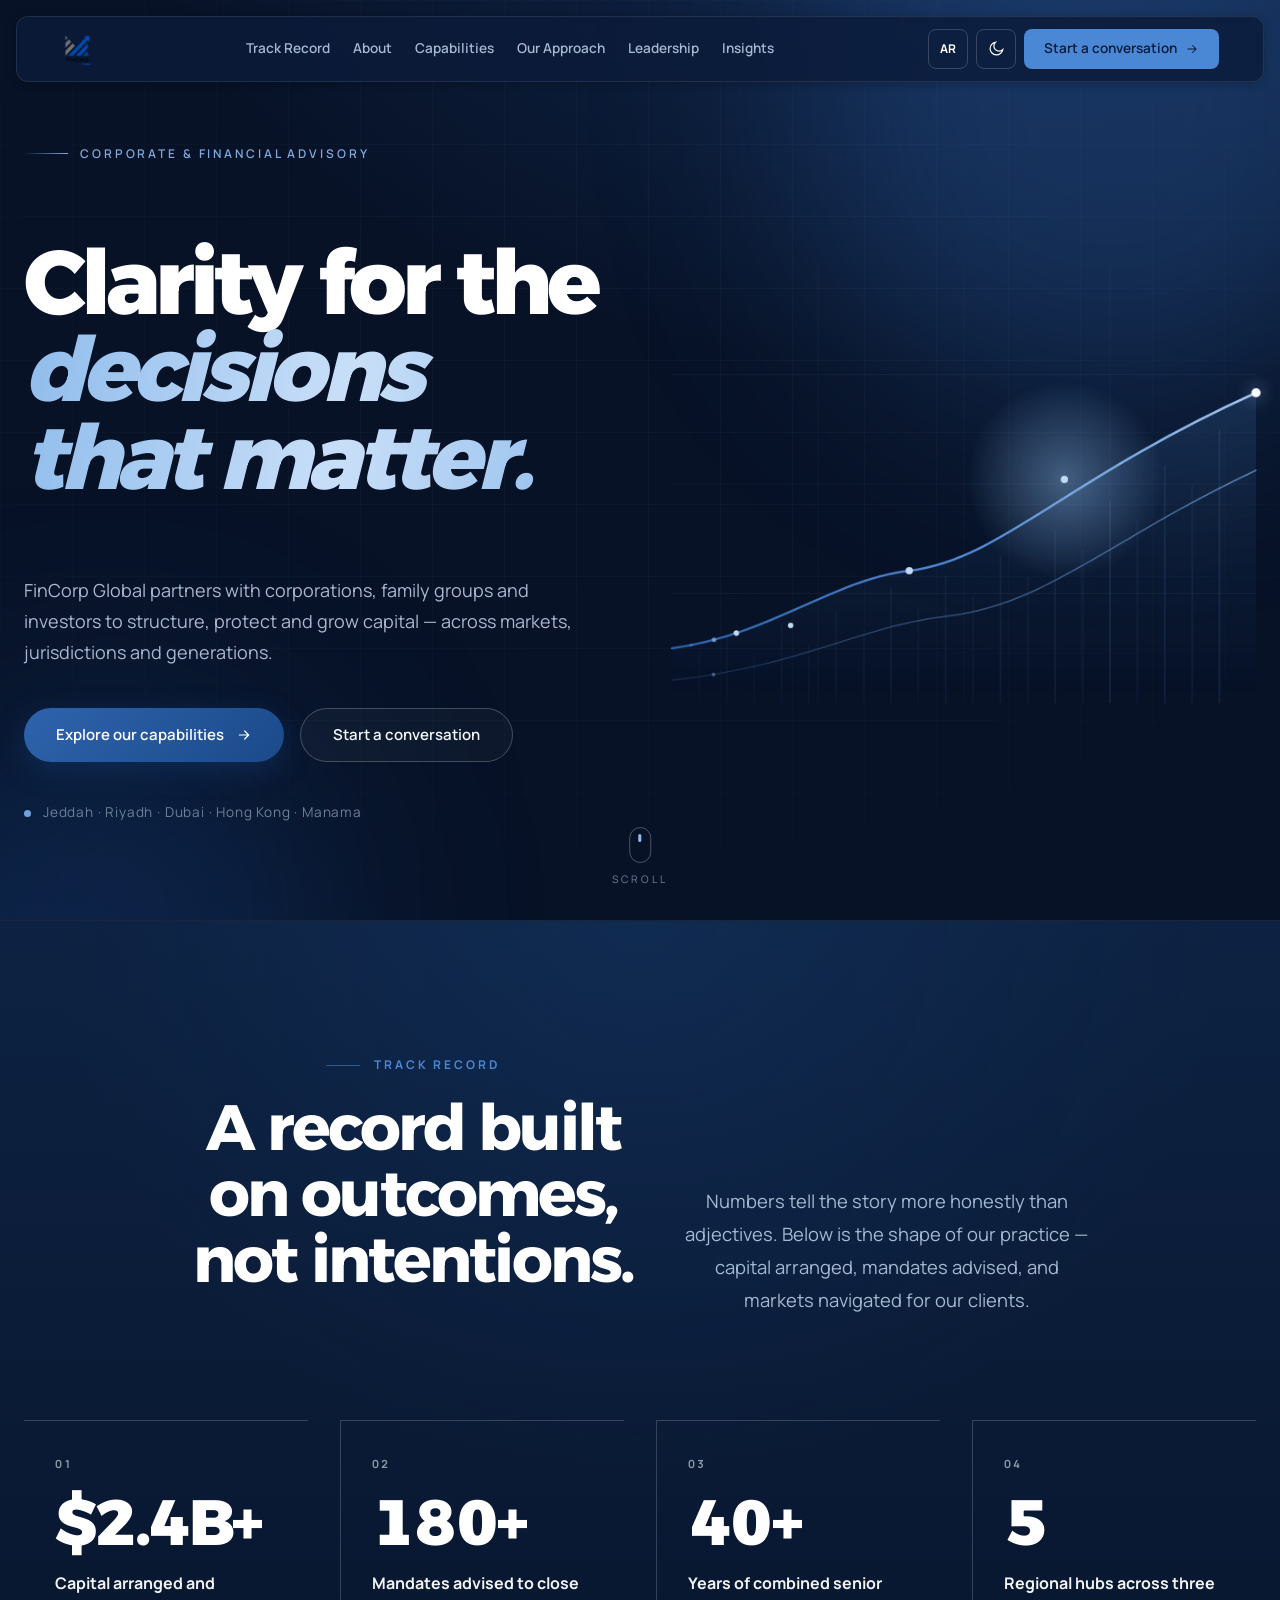
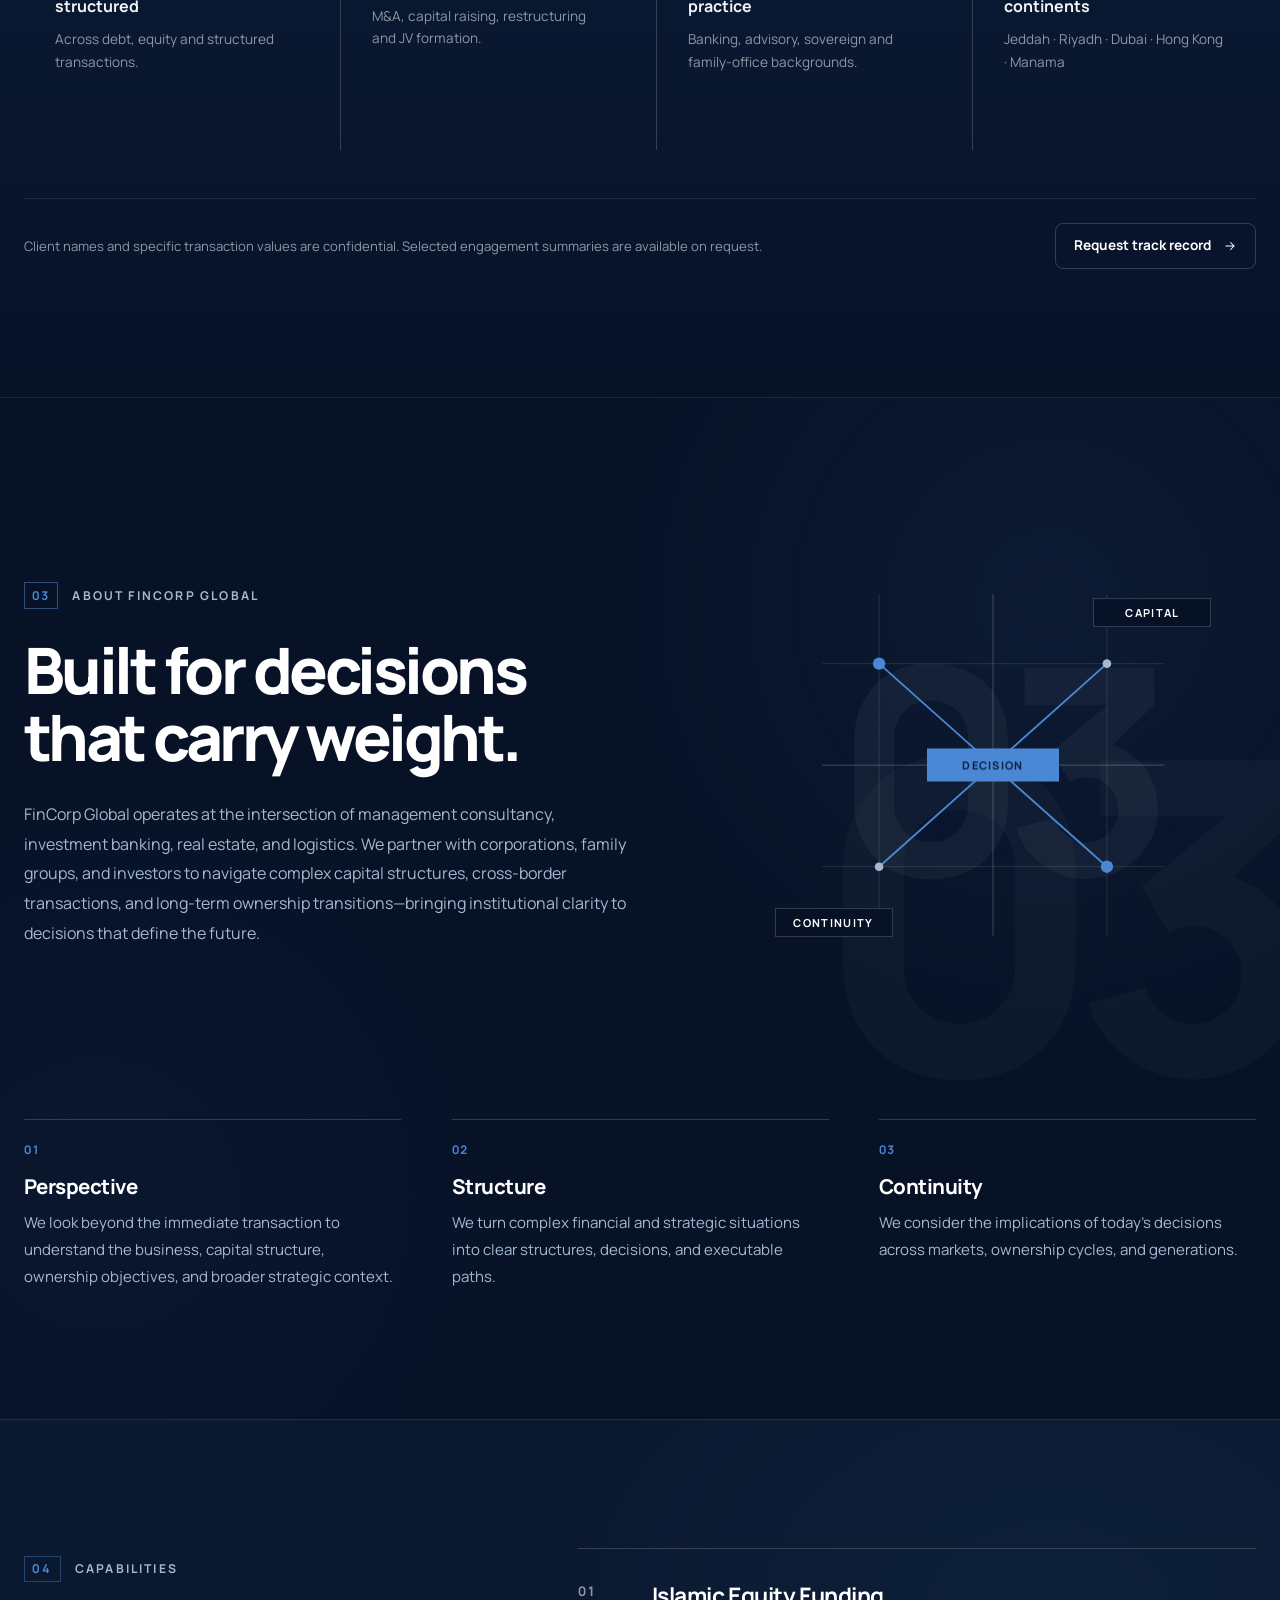
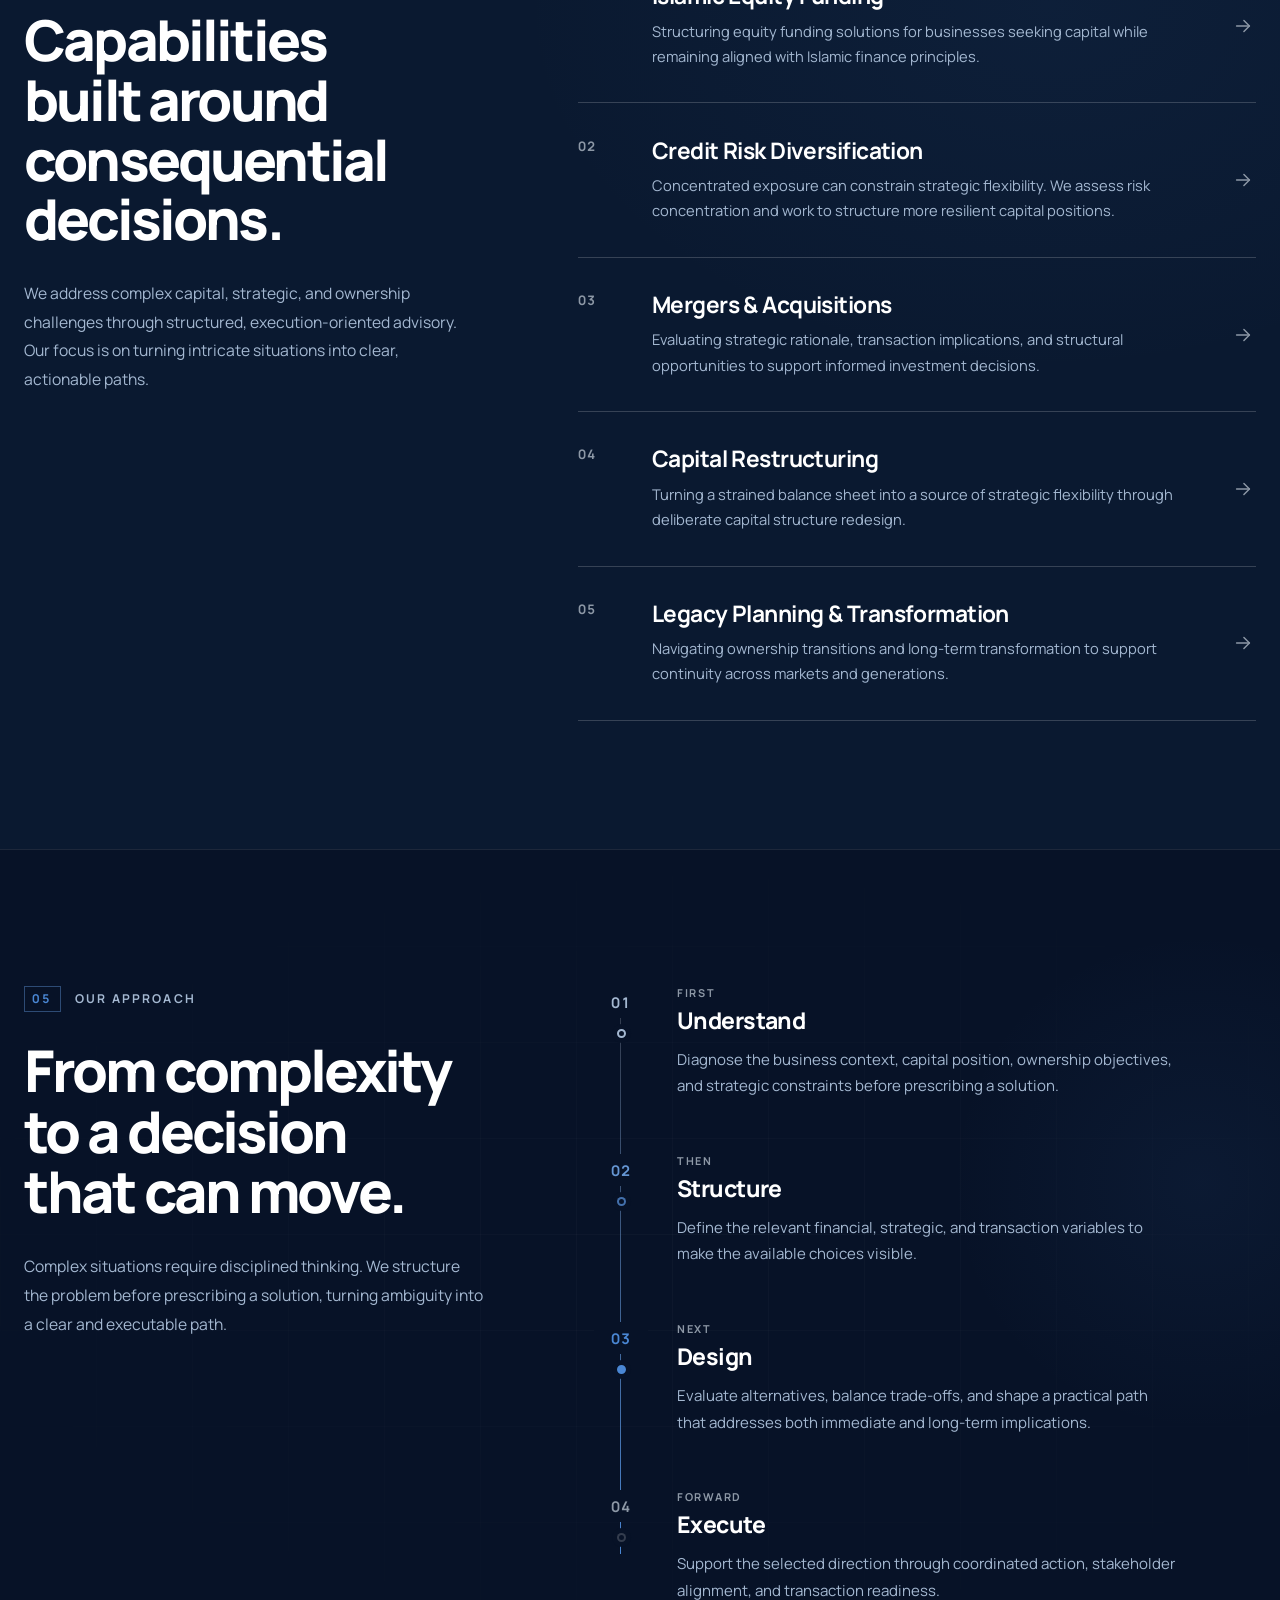
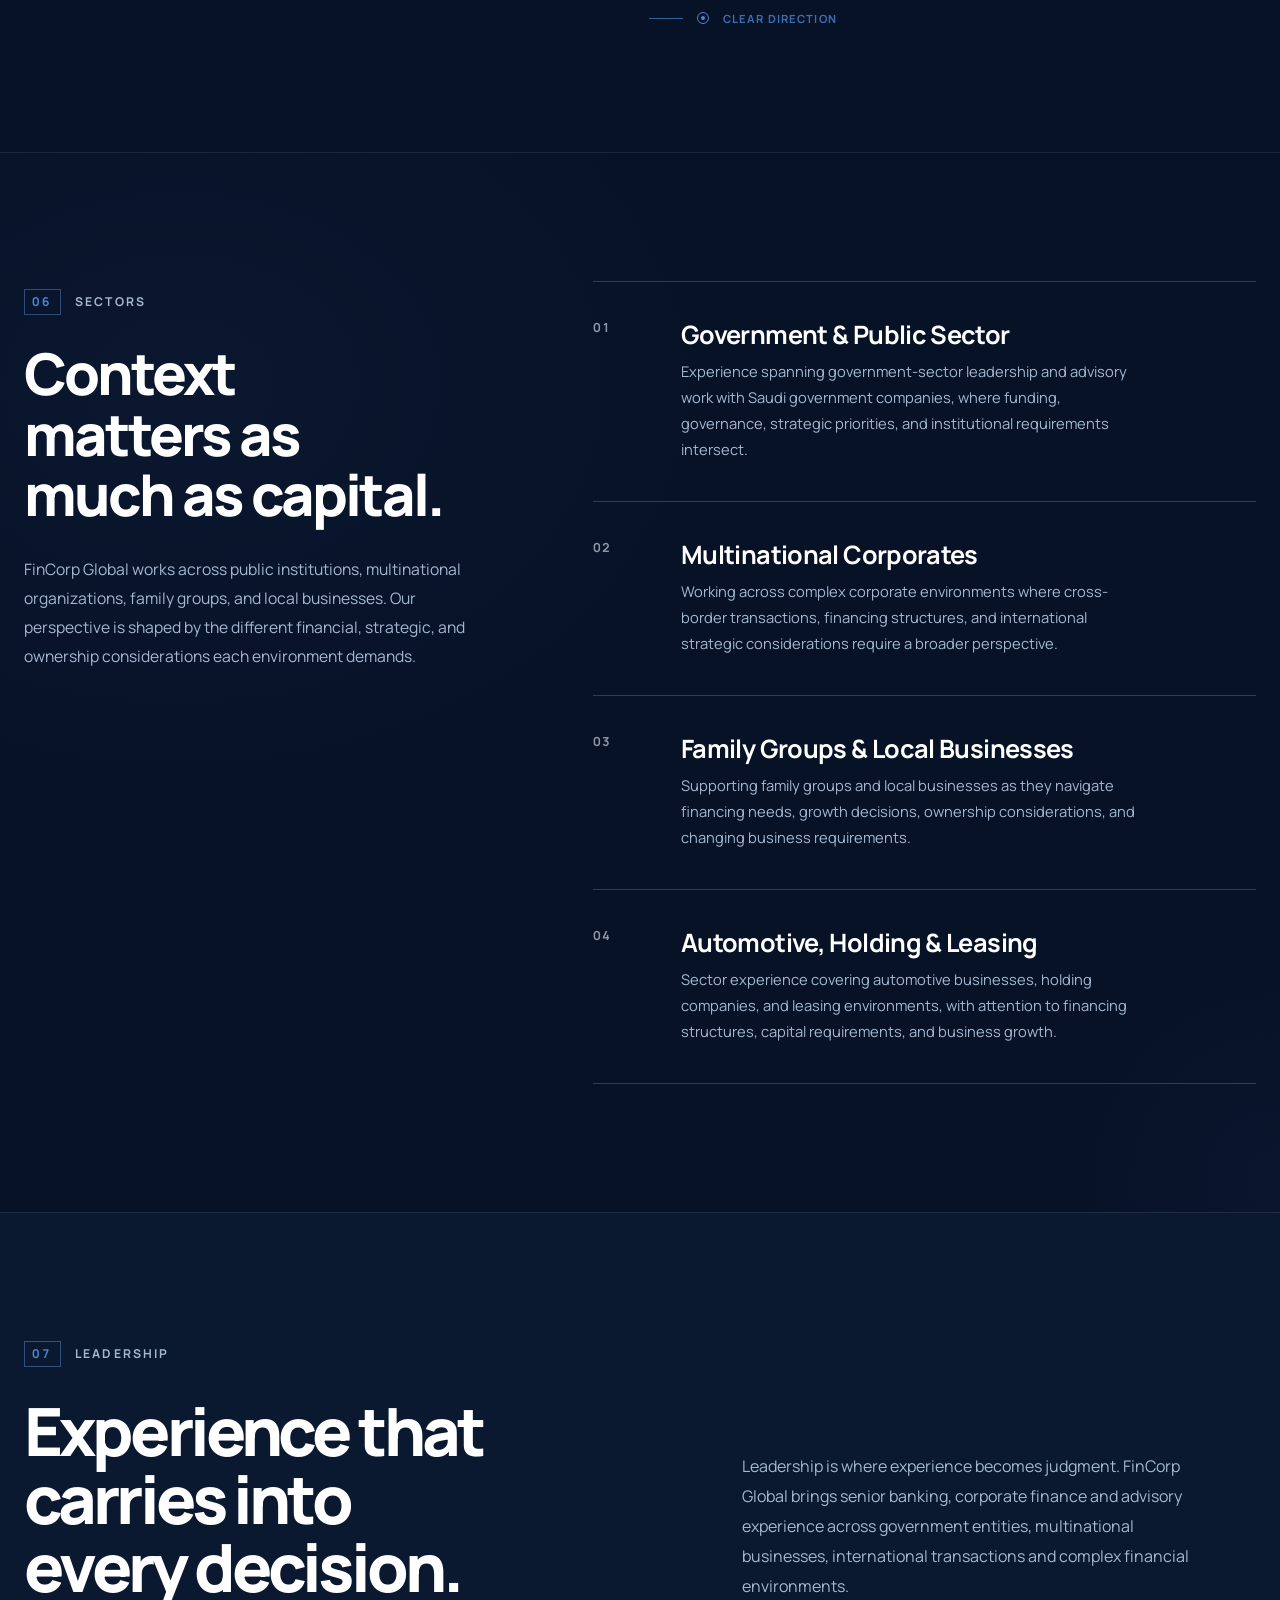
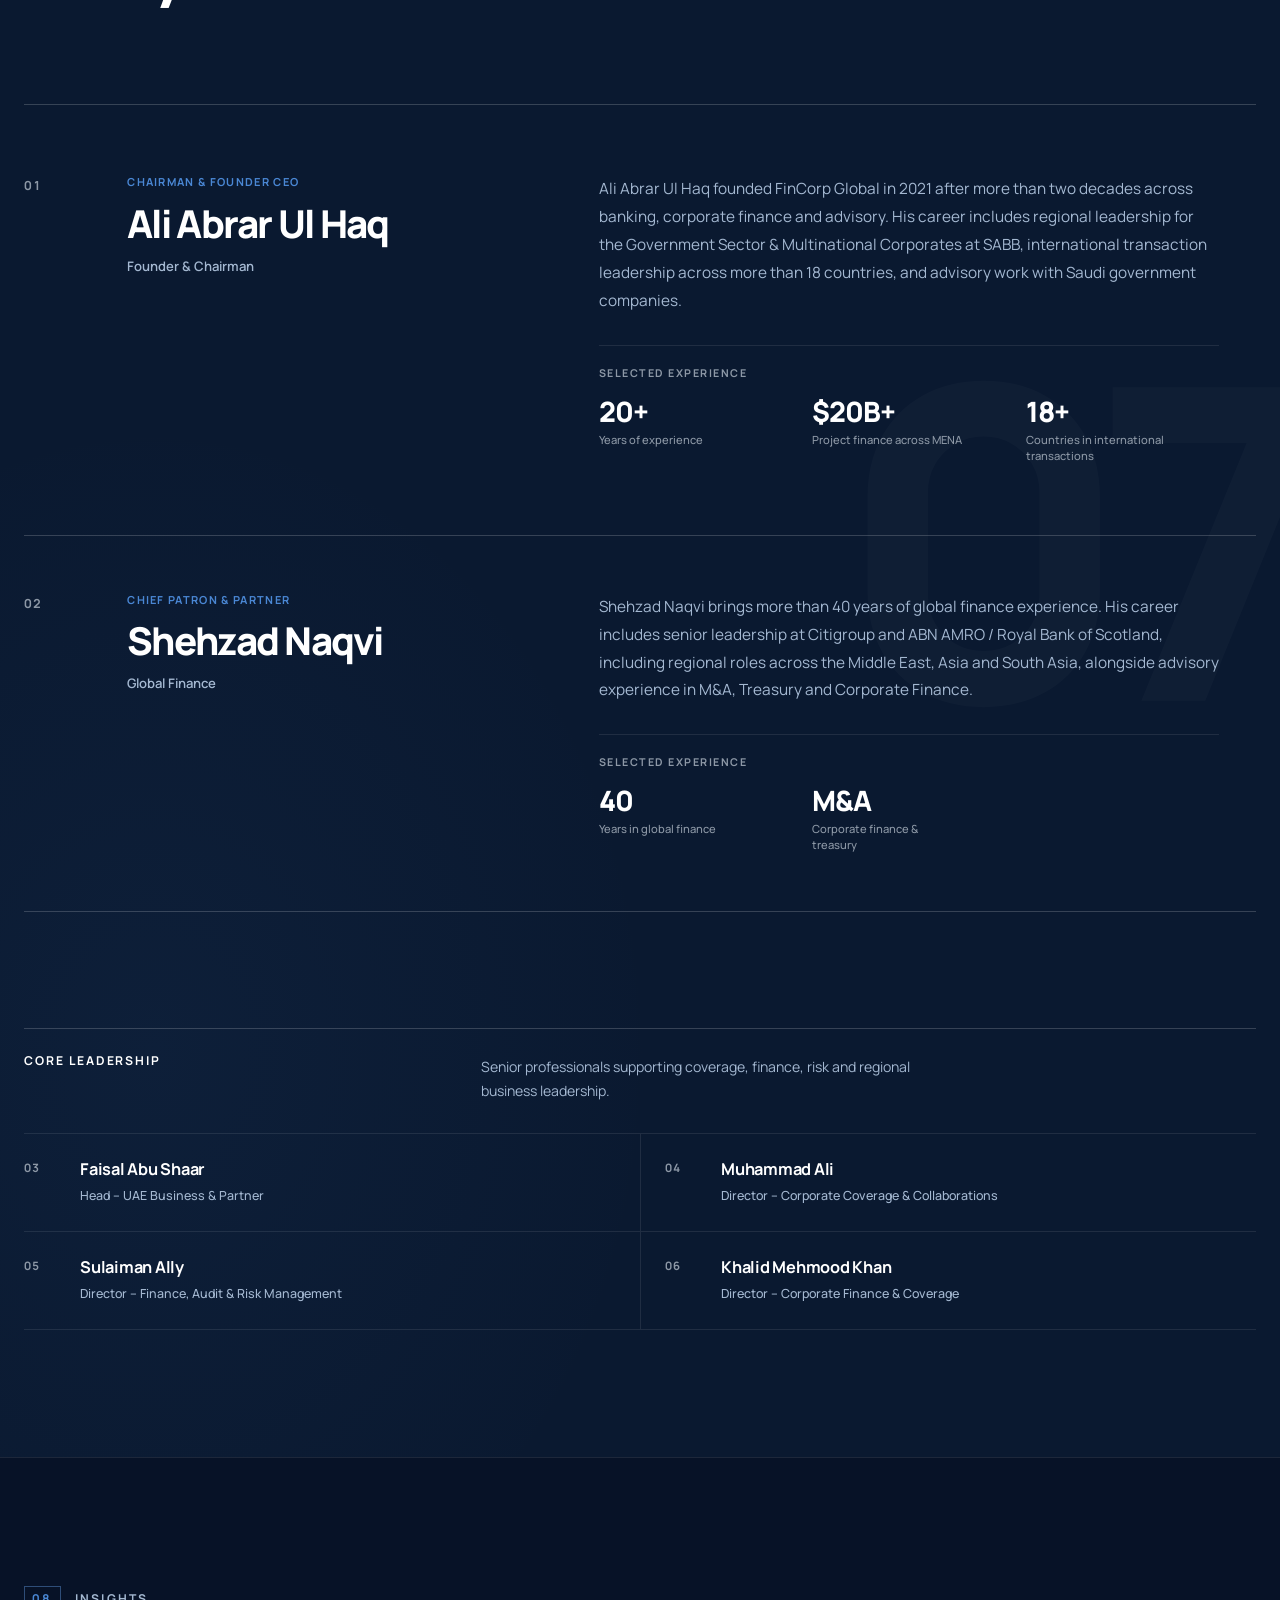
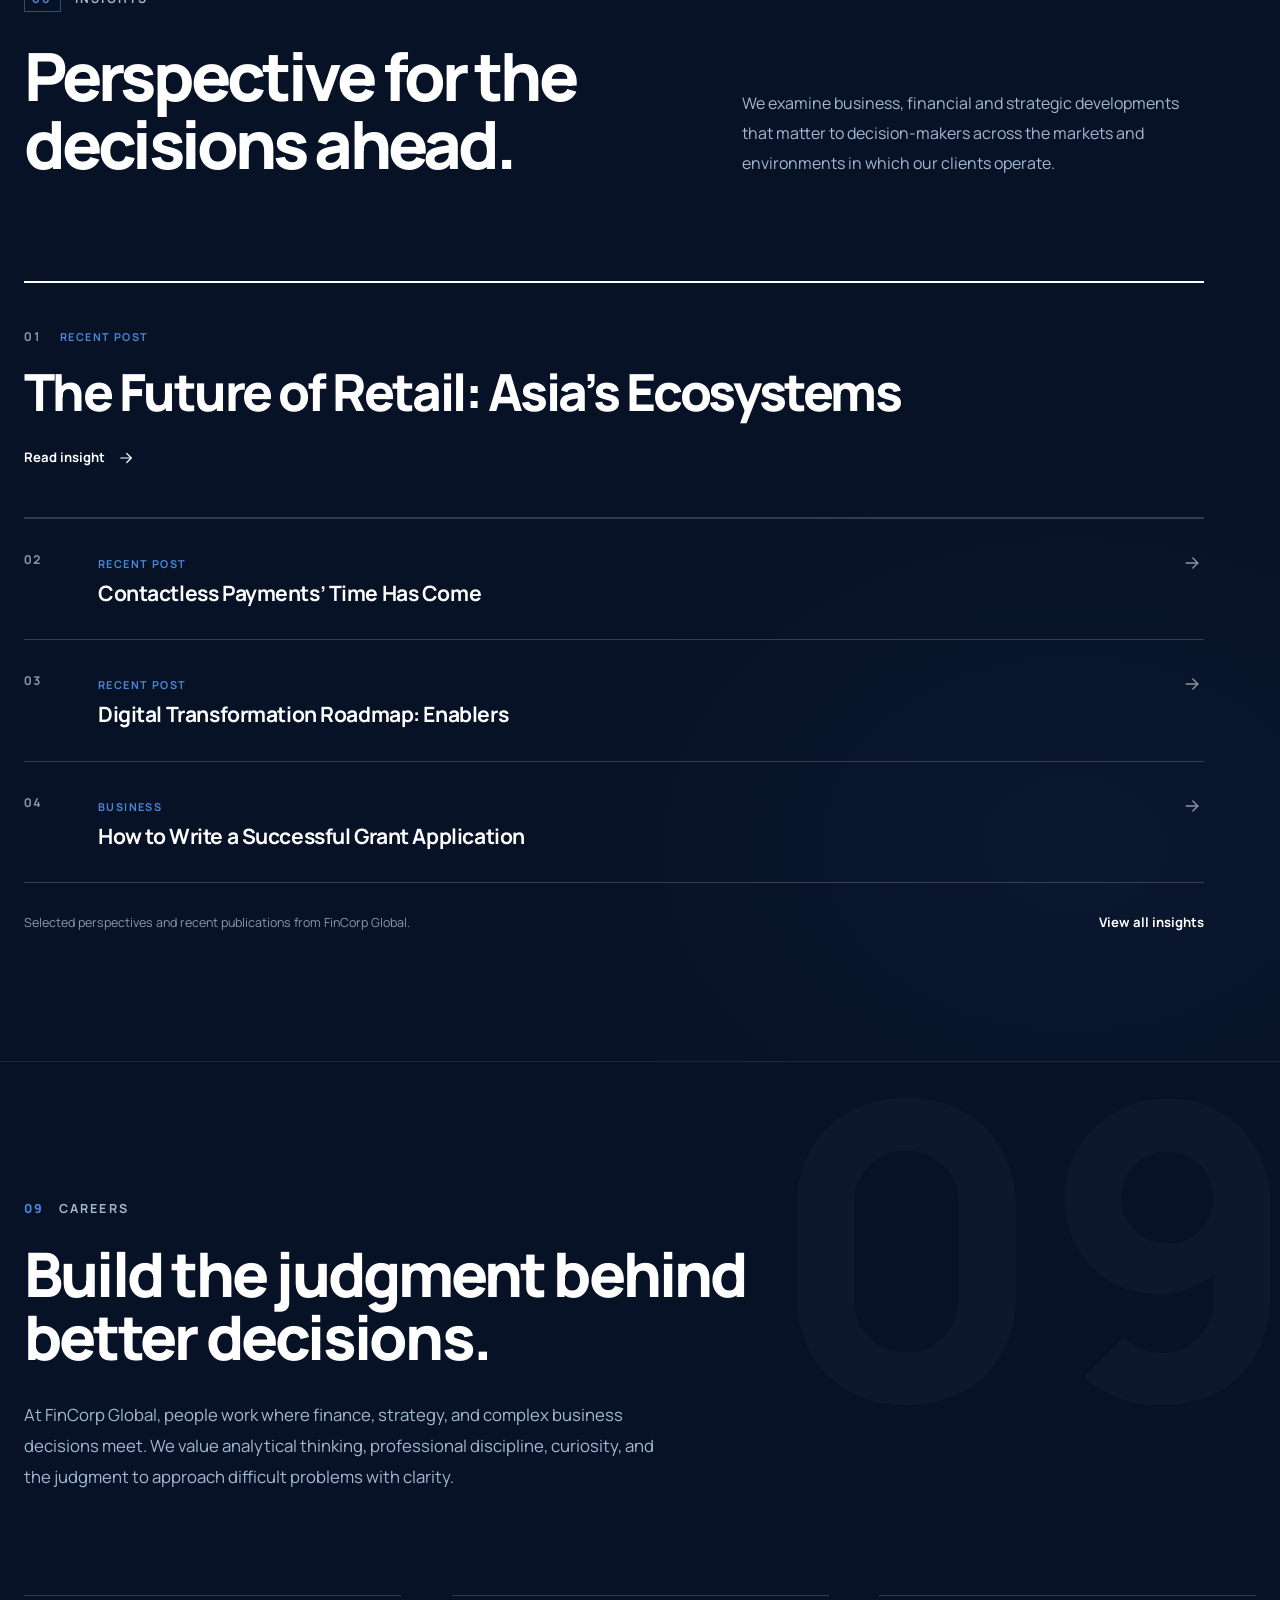
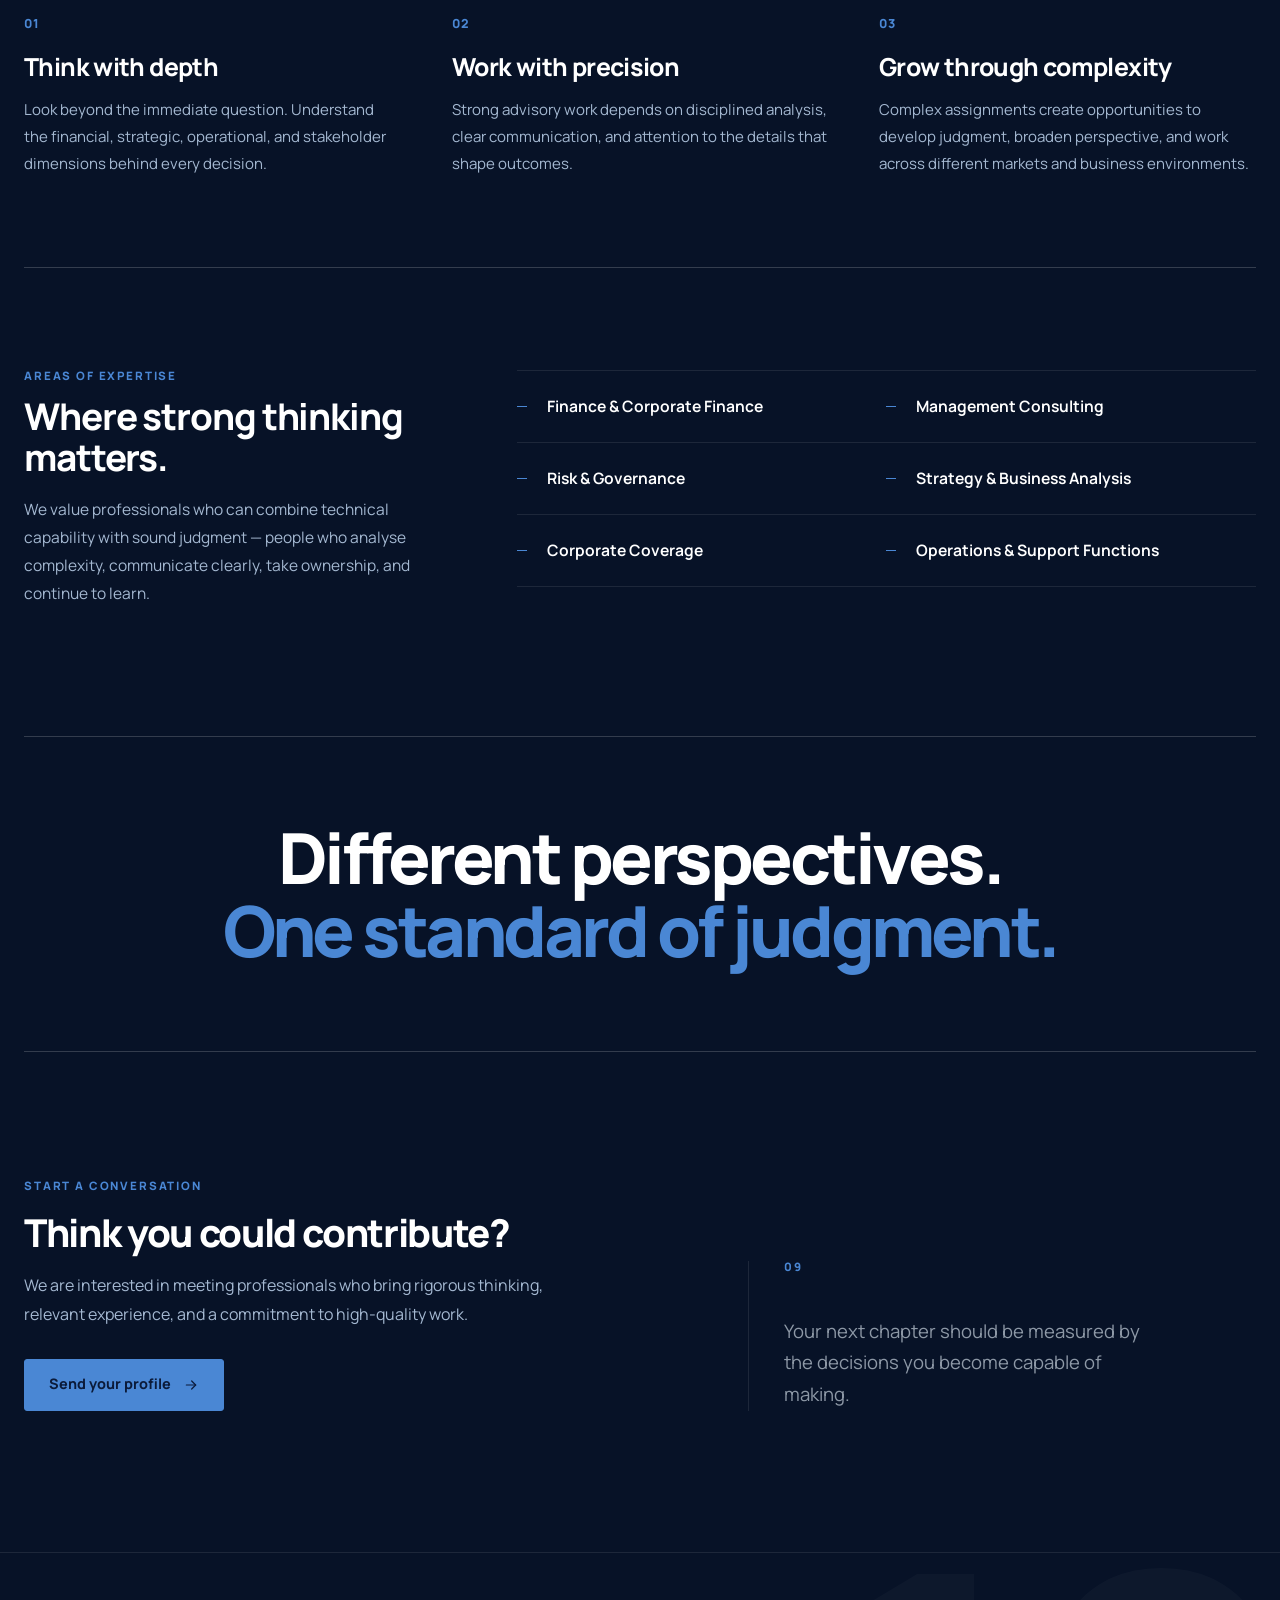
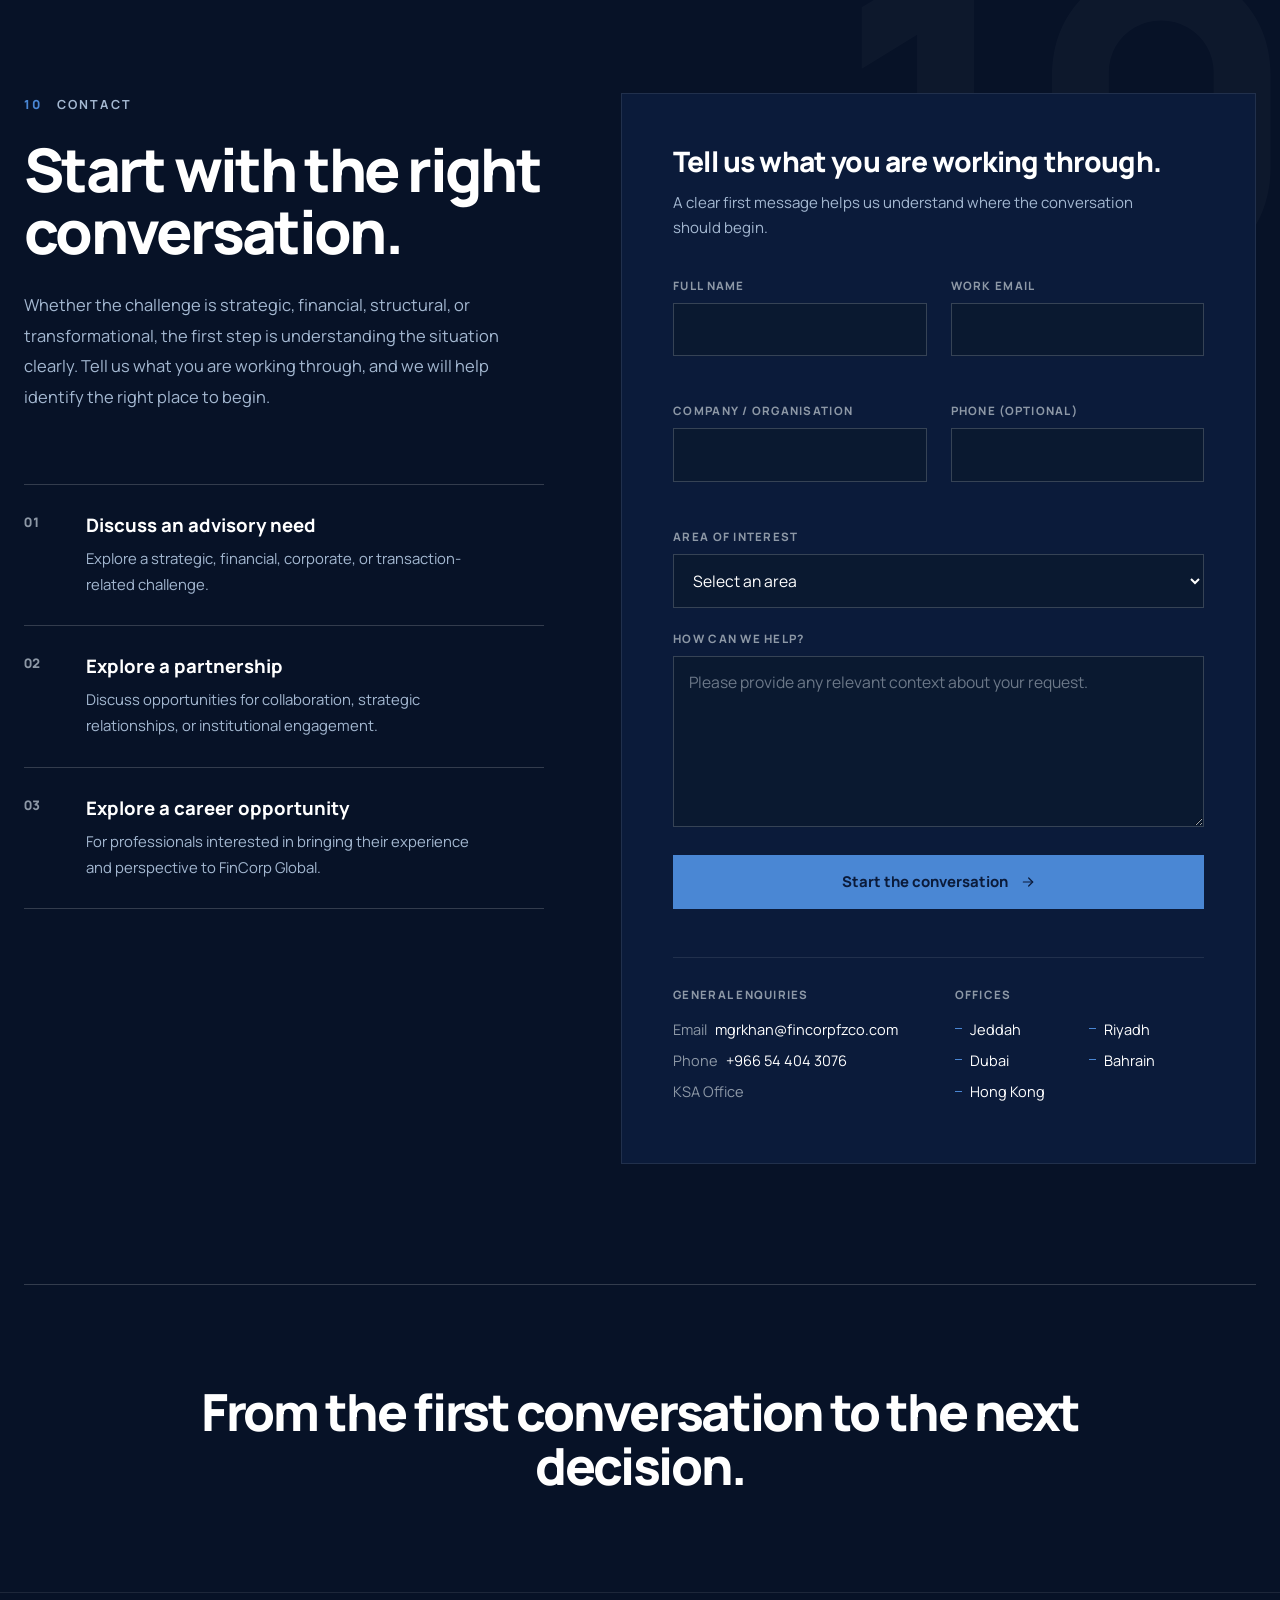
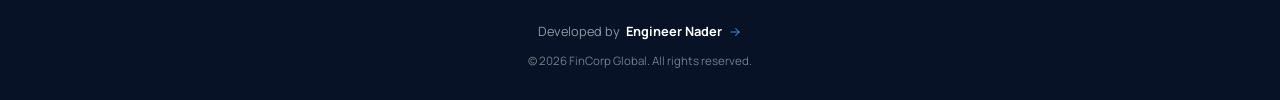
==== commit 4b83b921: "Fix GitHub Pages asset paths" ====
--- a/index.html
+++ b/index.html
@@ -1 +1 @@
-﻿<!doctype html><html lang="en" dir="ltr" data-theme="light"><head><meta charset="UTF-8"><meta name="viewport" content="width=device-width,initial-scale=1"><meta name="description" content="FinCorp Global — Corporate, financial and strategic advisory solutions."><title>FinCorp Global</title><link rel="icon" type="image/png" href="/assets/favicon.png"><link rel="apple-touch-icon" href="/assets/favicon.png"><link rel="preconnect" href="https://fonts.googleapis.com"><link rel="preconnect" href="https://fonts.gstatic.com" crossorigin><link rel="preconnect" href="https://fonts.googleapis.com"><link rel="preconnect" href="https://fonts.gstatic.com" crossorigin><link href="https://fonts.googleapis.com/css2?family=Alexandria:wght@400;500;600;700;800&family=IBM+Plex+Sans+Arabic:wght@300;400;500;600;700&family=Manrope:wght@300;400;500;600;700;800&display=swap" rel="stylesheet"><script type="module" crossorigin src="/assets/index-BfHG8k3f.js"></script><link rel="modulepreload" crossorigin href="/assets/styles-jvXhXsG6.js"><link rel="modulepreload" crossorigin href="/assets/app-DEw_8Zd5.js"><link rel="stylesheet" crossorigin href="/assets/styles-CSkr0UNR.css"></head><body><a href="#main-content" class="skip-link" data-en="Skip to content" data-ar="تخطي إلى المحتوى">Skip to content</a><header class="site-header" id="site-header"><div class="header-inner container"><a href="#hero" class="site-brand" data-aria-en="FinCorp Global — Home" data-aria-ar="فينكورب جلوبال — الرئيسية"><img src="/assets/logo-BRlATNUV.png" alt="FinCorp Global" class="brand-logo" width="180" height="36" decoding="async" fetchpriority="high"> <span class="brand-name" data-en="FinCorp Global" data-ar="فينكورب جلوبال">FinCorp Global</span></a><nav class="site-nav" data-aria-en="Primary" data-aria-ar="التنقل الرئيسي"><a href="#track-record" class="nav-link" data-en="Track Record" data-ar="سجلنا">Track Record</a> <a href="#about" class="nav-link" data-en="About" data-ar="من نحن">About</a> <a href="#capabilities" class="nav-link" data-en="Capabilities" data-ar="خدماتنا">Capabilities</a> <a href="#approach" class="nav-link" data-en="Our Approach" data-ar="منهجيتنا">Our Approach</a> <a href="#leadership" class="nav-link" data-en="Leadership" data-ar="القيادة">Leadership</a> <a href="#insights" class="nav-link" data-en="Insights" data-ar="رؤى">Insights</a></nav><div class="header-actions"><button type="button" class="header-language" data-action="language" aria-label="Switch language"><span data-lang-label>AR</span></button> <button type="button" class="theme-toggle" data-action="theme" aria-label="Switch theme" aria-pressed="false"><span class="theme-icon theme-icon-sun" aria-hidden="true"><svg viewBox="0 0 24 24" fill="none" stroke="currentColor" stroke-width="1.6" stroke-linecap="round"><circle cx="12" cy="12" r="4"/><path d="M12 2V4M12 20V22M4.93 4.93L6.34 6.34M17.66 17.66L19.07 19.07M2 12H4M20 12H22M4.93 19.07L6.34 17.66M17.66 6.34L19.07 4.93"/></svg> </span><span class="theme-icon theme-icon-moon" aria-hidden="true"><svg viewBox="0 0 24 24" fill="none" stroke="currentColor" stroke-width="1.6" stroke-linecap="round"><path d="M21 12.8A8.5 8.5 0 1 1 11.2 3 6.7 6.7 0 0 0 21 12.8Z"/></svg></span></button> <a href="#contact" class="header-cta"><span data-en="Start a conversation" data-ar="ابدأ محادثة">Start a conversation</span> <svg viewBox="0 0 24 24" fill="none" stroke="currentColor" stroke-width="1.8" stroke-linecap="round" stroke-linejoin="round" aria-hidden="true"><path d="M5 12h14M13 6l6 6-6 6"/></svg></a></div><button type="button" class="mobile-menu-toggle" id="mobile-menu-toggle" aria-label="Open menu" aria-expanded="false" aria-controls="mobile-navigation"><span></span><span></span><span></span></button></div></header><div class="mobile-navigation" id="mobile-navigation" role="dialog" aria-modal="true" data-aria-en="Mobile menu" data-aria-ar="قائمة التنقل"><div class="mobile-navigation-inner"><nav class="mobile-nav" data-aria-en="Mobile primary" data-aria-ar="التنقل الرئيسي"><a href="#track-record" class="mobile-nav-link"><span>01</span><strong data-en="Track Record" data-ar="سجلنا">Track Record</strong></a> <a href="#about" class="mobile-nav-link"><span>02</span><strong data-en="About" data-ar="من نحن">About</strong></a> <a href="#capabilities" class="mobile-nav-link"><span>03</span><strong data-en="Capabilities" data-ar="خدماتنا">Capabilities</strong></a> <a href="#approach" class="mobile-nav-link"><span>04</span><strong data-en="Our Approach" data-ar="منهجيتنا">Our Approach</strong></a> <a href="#leadership" class="mobile-nav-link"><span>05</span><strong data-en="Leadership" data-ar="القيادة">Leadership</strong></a> <a href="#insights" class="mobile-nav-link"><span>06</span><strong data-en="Insights" data-ar="رؤى">Insights</strong></a></nav><div class="mobile-controls"><button type="button" class="mobile-control" data-action="theme" aria-pressed="false"><span class="mobile-control-icon" aria-hidden="true"><svg class="icon-sun" viewBox="0 0 24 24" fill="none" stroke="currentColor" stroke-width="1.8" stroke-linecap="round"><circle cx="12" cy="12" r="4"/><path d="M12 2V4M12 20V22M4.93 4.93L6.34 6.34M17.66 17.66L19.07 19.07M2 12H4M20 12H22M4.93 19.07L6.34 17.66M17.66 6.34L19.07 4.93"/></svg> <svg class="icon-moon" viewBox="0 0 24 24" fill="none" stroke="currentColor" stroke-width="1.8" stroke-linecap="round"><path d="M21 12.8A8.5 8.5 0 1 1 11.2 3 6.7 6.7 0 0 0 21 12.8Z"/></svg> </span><span class="mobile-control-label" data-theme-label>Dark mode</span></button> <button type="button" class="mobile-control" data-action="language" aria-label="Switch language"><span class="mobile-control-label mobile-control-lang-text" data-lang-name>العربية</span></button></div><a href="#contact" class="mobile-cta"><span data-en="Start a conversation" data-ar="ابدأ محادثة">Start a conversation</span> <svg viewBox="0 0 24 24" fill="none" stroke="currentColor" stroke-width="1.8" stroke-linecap="round" stroke-linejoin="round" aria-hidden="true"><path d="M5 12h14M13 6l6 6-6 6"/></svg></a></div></div><main id="main-content"><section id="hero" class="section hero" aria-label="Hero" data-aria-en="Hero" data-aria-ar="الواجهة"><div class="hero-bg" aria-hidden="true"><canvas id="hero-canvas" class="hero-canvas"></canvas><div class="hero-grid"></div><div class="hero-glow hero-glow-1"></div><div class="hero-glow hero-glow-2"></div></div><div class="container hero-inner"><div class="hero-content"><p class="hero-eyebrow hero-reveal" style="--d:0.1s"><span class="hero-eyebrow-line"></span> <span data-en="Corporate &amp; Financial Advisory" data-ar="استشارات مؤسسية ومالية">Corporate &amp; Financial Advisory</span></p><h1 class="hero-title"><span class="hero-title-line hero-reveal" style="--d:0.25s" data-en="Clarity for the" data-ar="وضوحٌ يليق">Clarity for the</span> <span class="hero-title-line hero-title-accent hero-reveal" style="--d:0.4s" data-en="decisions that matter." data-ar="بالقرارات المصيرية.">decisions that matter.</span></h1><p class="hero-lead hero-reveal" style="--d:0.55s" data-en="FinCorp Global partners with corporations, family groups and investors to structure, protect and grow capital — across markets, jurisdictions and generations." data-ar="تعمل فينكورب جلوبال إلى جانب الشركات والمجموعات العائلية والمستثمرين لبناء رأس المال وحمايته وتنميته — عبر الأسواق والأنظمة القانونية والأجيال.">FinCorp Global partners with corporations, family groups and investors to structure, protect and grow capital — across markets, jurisdictions and generations.</p><div class="hero-actions hero-reveal" style="--d:0.7s"><a href="#capabilities" class="hero-btn hero-btn-primary"><span data-en="Explore our capabilities" data-ar="اكتشف قدراتنا">Explore our capabilities</span> <svg viewBox="0 0 24 24" fill="none" stroke="currentColor" stroke-width="1.8" stroke-linecap="round" stroke-linejoin="round" aria-hidden="true"><path d="M5 12h14M13 6l6 6-6 6"/></svg> </a><a href="#contact" class="hero-btn hero-btn-ghost"><span data-en="Start a conversation" data-ar="ابدأ محادثة">Start a conversation</span></a></div><div class="hero-meta hero-reveal" style="--d:0.85s"><span class="hero-meta-dot"></span> <span data-en="Jeddah · Riyadh · Dubai · Hong Kong · Manama" data-ar="جدة · الرياض · دبي · هونج كونج · المنامة">Jeddah · Riyadh · Dubai · Hong Kong · Manama</span></div></div><div class="hero-visual" aria-hidden="true"><svg class="hero-chart" viewBox="0 0 640 480" fill="none" preserveAspectRatio="xMidYMid meet"><defs><linearGradient id="hg-stroke" x1="0" y1="0" x2="640" y2="0" gradientUnits="userSpaceOnUse"><stop offset="0" stop-color="#2E63AC"/><stop offset="0.55" stop-color="#5B93DC"/><stop offset="1" stop-color="#A8CCF5"/></linearGradient><linearGradient id="hg-stroke-2" x1="0" y1="0" x2="640" y2="0" gradientUnits="userSpaceOnUse"><stop offset="0" stop-color="#3D5A8F" stop-opacity="0.35"/><stop offset="1" stop-color="#7FB0E8" stop-opacity="0.7"/></linearGradient><linearGradient id="hg-fill" x1="0" y1="0" x2="0" y2="480" gradientUnits="userSpaceOnUse"><stop offset="0" stop-color="#5B93DC" stop-opacity="0.24"/><stop offset="1" stop-color="#5B93DC" stop-opacity="0"/></linearGradient><radialGradient id="hg-hub-glow" cx="0.5" cy="0.5" r="0.5"><stop offset="0" stop-color="#8FBCEC" stop-opacity="0.45"/><stop offset="1" stop-color="#8FBCEC" stop-opacity="0"/></radialGradient><path id="hgp-main" d="M 0,420 C 110,405 175,345 260,335 C 360,323 430,235 640,140"/><path id="hgp-second" d="M 0,455 C 140,440 210,395 300,385 C 410,373 480,300 640,225"/></defs><g stroke="#FFFFFF" stroke-opacity="0.05"><line x1="0" y1="120" x2="640" y2="120"/><line x1="0" y1="240" x2="640" y2="240"/><line x1="0" y1="360" x2="640" y2="360"/><line x1="160" y1="0" x2="160" y2="480"/><line x1="320" y1="0" x2="320" y2="480"/><line x1="480" y1="0" x2="480" y2="480"/></g><g class="hero-pillars" stroke="#5B93DC" stroke-width="1" stroke-linecap="round"><line style="--i:0" x1="30" y1="480" x2="30" y2="425" stroke-opacity="0.10"/><line style="--i:1" x1="60" y1="480" x2="60" y2="408" stroke-opacity="0.12"/><line style="--i:2" x1="90" y1="480" x2="90" y2="432" stroke-opacity="0.09"/><line style="--i:3" x1="120" y1="480" x2="120" y2="392" stroke-opacity="0.14"/><line style="--i:4" x1="150" y1="480" x2="150" y2="415" stroke-opacity="0.11"/><line style="--i:5" x1="180" y1="480" x2="180" y2="378" stroke-opacity="0.15"/><line style="--i:6" x1="210" y1="480" x2="210" y2="400" stroke-opacity="0.12"/><line style="--i:7" x1="240" y1="480" x2="240" y2="352" stroke-opacity="0.17"/><line style="--i:8" x1="270" y1="480" x2="270" y2="375" stroke-opacity="0.13"/><line style="--i:9" x1="300" y1="480" x2="300" y2="340" stroke-opacity="0.18"/><line style="--i:10" x1="330" y1="480" x2="330" y2="362" stroke-opacity="0.14"/><line style="--i:11" x1="360" y1="480" x2="360" y2="318" stroke-opacity="0.19"/><line style="--i:12" x1="390" y1="480" x2="390" y2="342" stroke-opacity="0.15"/><line style="--i:13" x1="420" y1="480" x2="420" y2="290" stroke-opacity="0.21"/><line style="--i:14" x1="450" y1="480" x2="450" y2="312" stroke-opacity="0.16"/><line style="--i:15" x1="480" y1="480" x2="480" y2="258" stroke-opacity="0.23"/><line style="--i:16" x1="510" y1="480" x2="510" y2="280" stroke-opacity="0.17"/><line style="--i:17" x1="540" y1="480" x2="540" y2="220" stroke-opacity="0.25"/><line style="--i:18" x1="570" y1="480" x2="570" y2="242" stroke-opacity="0.18"/><line style="--i:19" x1="600" y1="480" x2="600" y2="180" stroke-opacity="0.28"/></g><g class="hero-ghost"><path d="M 0,470 C 160,462 260,430 380,415 C 500,400 560,360 640,340" stroke="#3D5A8F" stroke-opacity="0.22" stroke-width="1" stroke-dasharray="1 5"/><path d="M 0,380 C 130,360 220,300 320,290 C 430,278 520,180 640,90" stroke="#4F7CB8" stroke-opacity="0.18" stroke-width="1" stroke-dasharray="1 6"/><path d="M 0,410 C 100,398 200,360 300,350 C 420,338 520,260 640,200" stroke="#5B93DC" stroke-opacity="0.14" stroke-width="0.8" stroke-dasharray="1 8"/></g><path class="hero-area" fill="url(#hg-fill)" d="M 0,420 C 110,405 175,345 260,335 C 360,323 430,235 640,140 L 640,480 L 0,480 Z"/><path class="hero-line hero-line-2" stroke="url(#hg-stroke-2)" stroke-width="1.5" stroke-linecap="round" d="M 0,455 C 140,440 210,395 300,385 C 410,373 480,300 640,225"/><path class="hero-line hero-line-1" stroke="url(#hg-stroke)" stroke-width="2.5" stroke-linecap="round" d="M 0,420 C 110,405 175,345 260,335 C 360,323 430,235 640,140"/><circle class="hero-hub-glow" cx="430" cy="235" r="110" fill="url(#hg-hub-glow)"/><g transform="translate(430 235)"><circle class="hero-sonar-ring hero-sonar-ring-1" cx="0" cy="0" r="18"/><circle class="hero-sonar-ring hero-sonar-ring-2" cx="0" cy="0" r="18"/><circle class="hero-sonar-ring hero-sonar-ring-3" cx="0" cy="0" r="18"/></g><g><circle class="hero-node" style="--nd:2.1s" cx="130" cy="395" r="3"/><circle class="hero-node" style="--nd:2.2s" cx="260" cy="335" r="4"/><circle class="hero-node-pulse" cx="260" cy="335" r="4"/><circle class="hero-node" style="--nd:2.3s" cx="430" cy="235" r="4"/><circle class="hero-node-pulse hero-node-pulse-delay" cx="430" cy="235" r="4"/><circle class="hero-node hero-node-final" style="--nd:2.4s" cx="640" cy="140" r="5"/></g><g class="hero-travelers"><circle r="3" fill="#C9DFF8"><animate attributeName="opacity" values="0;1" dur="0.8s" begin="3s" fill="freeze"/><animateMotion dur="11s" begin="3s" repeatCount="indefinite" rotate="auto"><mpath href="#hgp-main"/></animateMotion></circle><circle r="2.5" fill="#8FBCEC"><animate attributeName="opacity" values="0;0.75" dur="0.8s" begin="3.4s" fill="freeze"/><animateMotion dur="11s" begin="3.4s" repeatCount="indefinite" rotate="auto"><mpath href="#hgp-main"/></animateMotion></circle><circle r="2" fill="#8FBCEC"><animate attributeName="opacity" values="0;0.55" dur="0.8s" begin="3.8s" fill="freeze"/><animateMotion dur="11s" begin="3.8s" repeatCount="indefinite" rotate="auto"><mpath href="#hgp-main"/></animateMotion></circle><circle r="2" fill="#7FB0E8"><animate attributeName="opacity" values="0;0.5" dur="0.8s" begin="3.2s" fill="freeze"/><animateMotion dur="14s" begin="3.2s" repeatCount="indefinite" rotate="auto"><mpath href="#hgp-second"/></animateMotion></circle></g></svg></div></div><a href="#track-record" class="hero-scroll" data-aria-en="Scroll to content" data-aria-ar="مرر إلى المحتوى"><span class="hero-scroll-track"><span class="hero-scroll-thumb"></span></span> <span class="hero-scroll-text" data-en="Scroll" data-ar="مرر">Scroll</span></a></section><section id="track-record" class="section section-proof" aria-labelledby="track-record-title"><div class="container"><header class="proof-header"><div class="proof-header-left"><p class="proof-eyebrow reveal" style="--d:0s"><span class="proof-eyebrow-line" aria-hidden="true"></span> <span data-en="Track Record" data-ar="سجل الأعمال">Track Record</span></p><h2 id="track-record-title" class="proof-title reveal" style="--d:0.1s" data-en="A record built on outcomes, not intentions." data-ar="سجلٌ مبنيّ على النتائج، لا على النوايا.">A record built on outcomes, not intentions.</h2></div><p class="proof-lead reveal" style="--d:0.2s" data-en="Numbers tell the story more honestly than adjectives. Below is the shape of our practice — capital arranged, mandates advised, and markets navigated for our clients." data-ar="الأرقام أصدق من الأوصاف. فيما يلي ملامح عملنا — رأس مال مهيكل، وتكليفات أُديرت، وأسواق جرى التنقل فيها لعملائنا.">Numbers tell the story more honestly than adjectives. Below is the shape of our practice — capital arranged, mandates advised, and markets navigated for our clients.</p></header><div class="proof-grid" role="list"><article class="proof-metric reveal" style="--d:0.3s" role="listitem"><span class="proof-metric-index" aria-hidden="true">01</span><p class="proof-metric-value" dir="ltr" data-count="2.4" data-decimals="1" data-prefix="$" data-suffix="B+">$2.4B+</p><p class="proof-metric-label" data-en="Capital arranged and structured" data-ar="رأس مال مهيكل ومنظَّم">Capital arranged and structured</p><p class="proof-metric-note" data-en="Across debt, equity and structured transactions." data-ar="عبر صفقات الدين وحقوق الملكية والصفقات المهيكلة.">Across debt, equity and structured transactions.</p></article><article class="proof-metric reveal" style="--d:0.4s" role="listitem"><span class="proof-metric-index" aria-hidden="true">02</span><p class="proof-metric-value" dir="ltr" data-count="180" data-suffix="+">180+</p><p class="proof-metric-label" data-en="Mandates advised to close" data-ar="تكليفًا أُديرت حتى الإنجاز">Mandates advised to close</p><p class="proof-metric-note" data-en="M&amp;A, capital raising, restructuring and JV formation." data-ar="الاندماج والاستحواذ، وطرح رأس المال، وإعادة الهيكلة، وتأسيس المشاريع المشتركة.">M&amp;A, capital raising, restructuring and JV formation.</p></article><article class="proof-metric reveal" style="--d:0.5s" role="listitem"><span class="proof-metric-index" aria-hidden="true">03</span><p class="proof-metric-value" dir="ltr" data-count="40" data-suffix="+">40+</p><p class="proof-metric-label" data-en="Years of combined senior practice" data-ar="سنة من الخبرة القيادية المجمّعة">Years of combined senior practice</p><p class="proof-metric-note" data-en="Banking, advisory, sovereign and family-office backgrounds." data-ar="خلفيات مصرفية واستشارية وسيادية ومكاتب عائلية.">Banking, advisory, sovereign and family-office backgrounds.</p></article><article class="proof-metric reveal" style="--d:0.6s" role="listitem"><span class="proof-metric-index" aria-hidden="true">04</span><p class="proof-metric-value" dir="ltr" data-count="5">5</p><p class="proof-metric-label" data-en="Regional hubs across three continents" data-ar="مراكز إقليمية عبر ثلاث قارات">Regional hubs across three continents</p><p class="proof-metric-note" data-en="Jeddah · Riyadh · Dubai · Hong Kong · Manama" data-ar="جدة · الرياض · دبي · هونج كونج · المنامة">Jeddah · Riyadh · Dubai · Hong Kong · Manama</p></article></div><div class="proof-foot reveal" style="--d:0.75s"><p class="proof-foot-note" data-en="Client names and specific transaction values are confidential. Selected engagement summaries are available on request." data-ar="أسماء العملاء وقيم الصفقات التفصيلية سرية. تتوفر ملخّصات مختارة عن التكليفات عند الطلب.">Client names and specific transaction values are confidential. Selected engagement summaries are available on request.</p><a href="#contact" class="proof-foot-link"><span data-en="Request track record" data-ar="اطلب سجل الأعمال">Request track record</span> <svg viewBox="0 0 24 24" fill="none" stroke="currentColor" stroke-width="1.8" stroke-linecap="round" stroke-linejoin="round" aria-hidden="true"><path d="M5 12h14M13 6l6 6-6 6"/></svg></a></div></div></section><section id="about" class="section section-about" aria-labelledby="about-title" data-aria-en="About FinCorp Global" data-aria-ar="من نحن"><div class="container"><div class="about-layout"><div class="about-narrative reveal" style="--d:0.1s"><p class="about-eyebrow"><span class="about-index">03</span> <span data-en="About FinCorp Global" data-ar="من نحن">About FinCorp Global</span></p><h2 id="about-title" class="about-title" data-en="Built for decisions that carry weight." data-ar="صُمّمت لقراراتٍ تصنع فارقًا حقيقيًا.">Built for decisions that carry weight.</h2><p class="about-lead" data-en="FinCorp Global operates at the intersection of management consultancy, investment banking, real estate, and logistics. We partner with corporations, family groups, and investors to navigate complex capital structures, cross-border transactions, and long-term ownership transitions—bringing institutional clarity to decisions that define the future." data-ar="تعمل فينكورب جلوبال عند تقاطع الاستشارات الإدارية، والخدمات المصرفية الاستثمارية، والعقارات، واللوجستيات. ونعمل إلى جانب الشركات والمجموعات العائلية والمستثمرين للتعامل مع هياكل رأس المال المعقدة، والمعاملات العابرة للحدود، وتحولات الملكية طويلة الأمد، بما يضيف وضوحًا مؤسسيًا إلى القرارات التي ترسم المستقبل.">FinCorp Global operates at the intersection of management consultancy, investment banking, real estate, and logistics. We partner with corporations, family groups, and investors to navigate complex capital structures, cross-border transactions, and long-term ownership transitions—bringing institutional clarity to decisions that define the future.</p></div><div class="about-visual reveal" style="--d:0.28s" aria-hidden="true"><span class="about-visual-number">03</span> <svg class="about-visual-grid" viewBox="0 0 420 380" fill="none" preserveAspectRatio="xMidYMid meet"><line class="about-axis" x1="72" y1="190" x2="348" y2="190"/><line class="about-axis" x1="210" y1="52" x2="210" y2="328"/><line class="about-grid-line" x1="72" y1="108" x2="348" y2="108"/><line class="about-grid-line" x1="72" y1="272" x2="348" y2="272"/><line class="about-grid-line" x1="118" y1="52" x2="118" y2="328"/><line class="about-grid-line" x1="302" y1="52" x2="302" y2="328"/><line class="about-connector" x1="118" y1="108" x2="210" y2="190"/><line class="about-connector" x1="210" y1="190" x2="302" y2="272"/><line class="about-connector" x1="118" y1="272" x2="210" y2="190" opacity="0.55"/><line class="about-connector" x1="210" y1="190" x2="302" y2="108" opacity="0.55"/><circle class="about-node about-node--outer" cx="118" cy="108" r="5" fill="var(--action-primary)"/><circle class="about-node about-node--outer" cx="302" cy="272" r="5" fill="var(--action-primary)"/><circle class="about-node about-node--outer" cx="118" cy="272" r="3.5" fill="var(--text-secondary)"/><circle class="about-node about-node--outer" cx="302" cy="108" r="3.5" fill="var(--text-secondary)"/><circle class="about-node about-node--center" cx="210" cy="190" r="11" fill="var(--bg)" stroke="var(--action-primary)" stroke-width="2"/><circle class="about-node about-node--center" cx="210" cy="190" r="3.5" fill="var(--action-primary)"/></svg> <span class="about-node-label about-node-label--capital" data-en="Capital" data-ar="رأس المال">Capital </span><span class="about-node-label about-node-label--transaction" data-en="Decision" data-ar="القرار">Decision </span><span class="about-node-label about-node-label--continuity" data-en="Continuity" data-ar="الاستمرارية">Continuity</span></div></div><div class="about-principles"><article class="principle reveal" style="--d:0.18s"><span class="principle-number">01</span><h3 class="principle-title" data-en="Perspective" data-ar="الرؤية الشاملة">Perspective</h3><p class="principle-text" data-en="We look beyond the immediate transaction to understand the business, capital structure, ownership objectives, and broader strategic context." data-ar="ننظر إلى ما وراء الصفقة المباشرة لفهم النشاط، وهيكل رأس المال، وأهداف الملكية، والسياق الاستراتيجي الأوسع.">We look beyond the immediate transaction to understand the business, capital structure, ownership objectives, and broader strategic context.</p></article><article class="principle reveal" style="--d:0.28s"><span class="principle-number">02</span><h3 class="principle-title" data-en="Structure" data-ar="الهيكلة">Structure</h3><p class="principle-text" data-en="We turn complex financial and strategic situations into clear structures, decisions, and executable paths." data-ar="نحوّل المواقف المالية والاستراتيجية المعقدة إلى هياكل واضحة، وقرارات محددة، ومسارات قابلة للتنفيذ.">We turn complex financial and strategic situations into clear structures, decisions, and executable paths.</p></article><article class="principle reveal" style="--d:0.38s"><span class="principle-number">03</span><h3 class="principle-title" data-en="Continuity" data-ar="الاستمرارية">Continuity</h3><p class="principle-text" data-en="We consider the implications of today's decisions across markets, ownership cycles, and generations." data-ar="نأخذ في الاعتبار امتدادات قرارات اليوم عبر الأسواق، ودورات الملكية، والأجيال.">We consider the implications of today's decisions across markets, ownership cycles, and generations.</p></article></div></div></section><section id="capabilities" class="section section-capabilities" aria-labelledby="capabilities-title" data-aria-en="Capabilities" data-aria-ar="خدماتنا"><div class="container"><div class="capabilities-layout"><div class="capabilities-header reveal" style="--d:0.1s"><p class="capabilities-eyebrow"><span class="cap-index-label">04</span> <span data-en="Capabilities" data-ar="خدماتنا">Capabilities</span></p><h2 id="capabilities-title" class="capabilities-title" data-en="Capabilities built around consequential decisions." data-ar="قدراتٌ صُمّمت للقرارات ذات الأثر المصيري.">Capabilities built around consequential decisions.</h2><p class="capabilities-lead" data-en="We address complex capital, strategic, and ownership challenges through structured, execution-oriented advisory. Our focus is on turning intricate situations into clear, actionable paths." data-ar="نعالج تحديات رأس المال والاستراتيجية والملكية المعقدة من خلال استشارات منظمة وموجّهة نحو التنفيذ. وينصب تركيزنا على تحويل الأوضاع المعقدة إلى مسارات واضحة وقابلة للتنفيذ.">We address complex capital, strategic, and ownership challenges through structured, execution-oriented advisory. Our focus is on turning intricate situations into clear, actionable paths.</p></div><div class="capabilities-index reveal" style="--d:0.3s"><a href="#contact" class="capability-row" aria-label="Discuss Islamic Equity Funding with FinCorp Global" data-aria-en="Discuss Islamic Equity Funding with FinCorp Global" data-aria-ar="ناقش تمويل الأسهم الإسلامي مع فينكورب جلوبال"><span class="cap-row-number">01</span> <span class="cap-row-text"><span class="cap-row-title" data-en="Islamic Equity Funding" data-ar="تمويل الأسهم الإسلامي">Islamic Equity Funding </span><span class="cap-row-desc" data-en="Structuring equity funding solutions for businesses seeking capital while remaining aligned with Islamic finance principles." data-ar="هيكلة حلول لتمويل الأسهم للشركات التي تسعى إلى الحصول على رأس المال مع مراعاة مبادئ التمويل الإسلامي.">Structuring equity funding solutions for businesses seeking capital while remaining aligned with Islamic finance principles. </span></span><span class="cap-row-arrow" aria-hidden="true"><svg viewBox="0 0 24 24" fill="none" stroke="currentColor" stroke-width="1.6" stroke-linecap="round" stroke-linejoin="round"><path d="M5 12h14"/><path d="M13 6l6 6-6 6"/></svg> </span></a><a href="#contact" class="capability-row" aria-label="Discuss Credit Risk Diversification with FinCorp Global" data-aria-en="Discuss Credit Risk Diversification with FinCorp Global" data-aria-ar="ناقش تنويع مخاطر الائتمان مع فينكورب جلوبال"><span class="cap-row-number">02</span> <span class="cap-row-text"><span class="cap-row-title" data-en="Credit Risk Diversification" data-ar="تنويع مخاطر الائتمان">Credit Risk Diversification </span><span class="cap-row-desc" data-en="Concentrated exposure can constrain strategic flexibility. We assess risk concentration and work to structure more resilient capital positions." data-ar="قد يحدّ تركز التعرضات من المرونة الاستراتيجية. نقيّم تركّز المخاطر ونعمل على بناء هياكل رأسمالية أكثر مرونة.">Concentrated exposure can constrain strategic flexibility. We assess risk concentration and work to structure more resilient capital positions. </span></span><span class="cap-row-arrow" aria-hidden="true"><svg viewBox="0 0 24 24" fill="none" stroke="currentColor" stroke-width="1.6" stroke-linecap="round" stroke-linejoin="round"><path d="M5 12h14"/><path d="M13 6l6 6-6 6"/></svg> </span></a><a href="#contact" class="capability-row" aria-label="Discuss Mergers and Acquisitions with FinCorp Global" data-aria-en="Discuss Mergers and Acquisitions with FinCorp Global" data-aria-ar="ناقش عمليات الاندماج والاستحواذ مع فينكورب جلوبال"><span class="cap-row-number">03</span> <span class="cap-row-text"><span class="cap-row-title" data-en="Mergers & Acquisitions" data-ar="عمليات الاندماج والاستحواذ">Mergers &amp; Acquisitions </span><span class="cap-row-desc" data-en="Evaluating strategic rationale, transaction implications, and structural opportunities to support informed investment decisions." data-ar="تقييم المنطق الاستراتيجي للصفقة، وتداعياتها، والفرص الهيكلية لدعم قرارات استثمارية مدروسة.">Evaluating strategic rationale, transaction implications, and structural opportunities to support informed investment decisions. </span></span><span class="cap-row-arrow" aria-hidden="true"><svg viewBox="0 0 24 24" fill="none" stroke="currentColor" stroke-width="1.6" stroke-linecap="round" stroke-linejoin="round"><path d="M5 12h14"/><path d="M13 6l6 6-6 6"/></svg> </span></a><a href="#contact" class="capability-row" aria-label="Discuss Capital Restructuring with FinCorp Global" data-aria-en="Discuss Capital Restructuring with FinCorp Global" data-aria-ar="ناقش إعادة هيكلة رأس المال مع فينكورب جلوبال"><span class="cap-row-number">04</span> <span class="cap-row-text"><span class="cap-row-title" data-en="Capital Restructuring" data-ar="إعادة هيكلة رأس المال">Capital Restructuring </span><span class="cap-row-desc" data-en="Turning a strained balance sheet into a source of strategic flexibility through deliberate capital structure redesign." data-ar="تحويل الميزانية العمومية المُجهَدة إلى مصدر للمرونة الاستراتيجية من خلال إعادة تصميم مدروس لهيكل رأس المال.">Turning a strained balance sheet into a source of strategic flexibility through deliberate capital structure redesign. </span></span><span class="cap-row-arrow" aria-hidden="true"><svg viewBox="0 0 24 24" fill="none" stroke="currentColor" stroke-width="1.6" stroke-linecap="round" stroke-linejoin="round"><path d="M5 12h14"/><path d="M13 6l6 6-6 6"/></svg> </span></a><a href="#contact" class="capability-row" aria-label="Discuss Legacy Planning and Transformation with FinCorp Global" data-aria-en="Discuss Legacy Planning and Transformation with FinCorp Global" data-aria-ar="ناقش التخطيط للإرث والتحول مع فينكورب جلوبال"><span class="cap-row-number">05</span> <span class="cap-row-text"><span class="cap-row-title" data-en="Legacy Planning & Transformation" data-ar="التخطيط للإرث والتحول">Legacy Planning &amp; Transformation </span><span class="cap-row-desc" data-en="Navigating ownership transitions and long-term transformation to support continuity across markets and generations." data-ar="التعامل مع تحولات الملكية والتحولات طويلة الأجل لدعم الاستمرارية عبر الأسواق والأجيال.">Navigating ownership transitions and long-term transformation to support continuity across markets and generations. </span></span><span class="cap-row-arrow" aria-hidden="true"><svg viewBox="0 0 24 24" fill="none" stroke="currentColor" stroke-width="1.6" stroke-linecap="round" stroke-linejoin="round"><path d="M5 12h14"/><path d="M13 6l6 6-6 6"/></svg></span></a></div></div></div></section><section id="approach" class="section section-approach" aria-labelledby="approach-title" data-aria-en="Our Approach" data-aria-ar="منهجيتنا"><div class="container"><div class="approach-layout"><div class="approach-header reveal" style="--d:0.1s"><p class="approach-eyebrow"><span class="approach-index-label">05</span> <span data-en="Our Approach" data-ar="منهجيتنا">Our Approach</span></p><h2 id="approach-title" class="approach-title" data-en="From complexity to a decision that can move." data-ar="من التعقيد إلى قرارٍ واضح قابلٍ للتنفيذ.">From complexity to a decision that can move.</h2><p class="approach-lead" data-en="Complex situations require disciplined thinking. We structure the problem before prescribing a solution, turning ambiguity into a clear and executable path." data-ar="تتطلب الأوضاع المعقدة تفكيرًا منضبطًا. نهيكل المشكلة قبل اقتراح الحل، ونحوّل الغموض إلى مسار واضح وقابل للتنفيذ.">Complex situations require disciplined thinking. We structure the problem before prescribing a solution, turning ambiguity into a clear and executable path.</p></div><div class="approach-methodology-wrap reveal" style="--d:0.3s"><ol class="approach-methodology" aria-label="Our methodology" data-aria-en="Our methodology" data-aria-ar="منهجيتنا"><span class="methodology-spine" aria-hidden="true"></span><li class="methodology-item" data-step="01"><div class="methodology-marker" aria-hidden="true"><span class="methodology-number">01</span> <span class="methodology-dot"></span></div><div class="methodology-content"><div class="methodology-kicker"><span data-en="First" data-ar="أولًا">First</span></div><h3 class="methodology-title" data-en="Understand" data-ar="الفهم">Understand</h3><p class="methodology-text" data-en="Diagnose the business context, capital position, ownership objectives, and strategic constraints before prescribing a solution." data-ar="تشخيص سياق العمل، ووضع رأس المال، وأهداف الملكية، والقيود الاستراتيجية قبل اقتراح أي حل.">Diagnose the business context, capital position, ownership objectives, and strategic constraints before prescribing a solution.</p></div></li><li class="methodology-item" data-step="02"><div class="methodology-marker" aria-hidden="true"><span class="methodology-number">02</span> <span class="methodology-dot"></span></div><div class="methodology-content"><div class="methodology-kicker"><span data-en="Then" data-ar="ثم">Then</span></div><h3 class="methodology-title" data-en="Structure" data-ar="الهيكلة">Structure</h3><p class="methodology-text" data-en="Define the relevant financial, strategic, and transaction variables to make the available choices visible." data-ar="تحديد المتغيرات المالية والاستراتيجية والخاصة بالصفقة لجعل الخيارات المتاحة أكثر وضوحًا.">Define the relevant financial, strategic, and transaction variables to make the available choices visible.</p></div></li><li class="methodology-item" data-step="03"><div class="methodology-marker" aria-hidden="true"><span class="methodology-number">03</span> <span class="methodology-dot"></span></div><div class="methodology-content"><div class="methodology-kicker"><span data-en="Next" data-ar="بعد ذلك">Next</span></div><h3 class="methodology-title" data-en="Design" data-ar="التصميم">Design</h3><p class="methodology-text" data-en="Evaluate alternatives, balance trade-offs, and shape a practical path that addresses both immediate and long-term implications." data-ar="تقييم البدائل، وموازنة المفاضلات، وصياغة مسار عملي يراعي التداعيات الآنية وطويلة الأجل.">Evaluate alternatives, balance trade-offs, and shape a practical path that addresses both immediate and long-term implications.</p></div></li><li class="methodology-item methodology-item-final" data-step="04"><div class="methodology-marker" aria-hidden="true"><span class="methodology-number">04</span> <span class="methodology-dot"></span></div><div class="methodology-content"><div class="methodology-kicker"><span data-en="Forward" data-ar="للمضي قدمًا">Forward</span></div><h3 class="methodology-title" data-en="Execute" data-ar="التنفيذ">Execute</h3><p class="methodology-text" data-en="Support the selected direction through coordinated action, stakeholder alignment, and transaction readiness." data-ar="دعم المسار المختار من خلال تنسيق التنفيذ، ومواءمة أصحاب المصلحة، والاستعداد للصفقة.">Support the selected direction through coordinated action, stakeholder alignment, and transaction readiness.</p></div></li></ol><div class="approach-endpoint" aria-hidden="true"><span class="approach-endpoint-line"></span> <span class="approach-endpoint-node"><span></span> </span><span class="approach-endpoint-label" data-en="Clear direction" data-ar="مسار واضح">Clear direction</span></div></div></div></div></section><section id="sectors" class="section section-sectors" aria-labelledby="sectors-title" data-aria-en="Sectors" data-aria-ar="القطاعات"><div class="container"><div class="sectors-layout"><div class="sectors-header reveal" style="--d:0.1s"><p class="sectors-eyebrow"><span class="sector-index-label">06</span> <span data-en="Sectors" data-ar="القطاعات">Sectors</span></p><h2 id="sectors-title" class="sectors-title" data-en="Context matters as much as capital." data-ar="السياق لا يقل أهمية عن رأس المال.">Context matters as much as capital.</h2><p class="sectors-lead" data-en="FinCorp Global works across public institutions, multinational organizations, family groups, and local businesses. Our perspective is shaped by the different financial, strategic, and ownership considerations each environment demands." data-ar="تعمل فينكورب جلوبال مع المؤسسات العامة، والشركات متعددة الجنسيات، والمجموعات العائلية، والشركات المحلية. ويتشكل نهجنا وفق الاعتبارات المالية والاستراتيجية واعتبارات الملكية المختلفة التي يفرضها كل سياق.">FinCorp Global works across public institutions, multinational organizations, family groups, and local businesses. Our perspective is shaped by the different financial, strategic, and ownership considerations each environment demands.</p></div><ol class="sectors-index reveal" style="--d:0.3s" aria-label="Sector index" data-aria-en="Sector index" data-aria-ar="قائمة القطاعات"><li class="sector-item"><span class="sector-number">01</span><div class="sector-content"><h3 class="sector-name" data-en="Government & Public Sector" data-ar="القطاع الحكومي والعام">Government &amp; Public Sector</h3><p class="sector-desc" data-en="Experience spanning government-sector leadership and advisory work with Saudi government companies, where funding, governance, strategic priorities, and institutional requirements intersect." data-ar="خبرة تمتد إلى قيادة أعمال في القطاع الحكومي وتقديم الاستشارات لشركات حكومية سعودية، حيث تتقاطع متطلبات التمويل والحوكمة والأولويات الاستراتيجية والمتطلبات المؤسسية.">Experience spanning government-sector leadership and advisory work with Saudi government companies, where funding, governance, strategic priorities, and institutional requirements intersect.</p></div></li><li class="sector-item"><span class="sector-number">02</span><div class="sector-content"><h3 class="sector-name" data-en="Multinational Corporates" data-ar="الشركات متعددة الجنسيات">Multinational Corporates</h3><p class="sector-desc" data-en="Working across complex corporate environments where cross-border transactions, financing structures, and international strategic considerations require a broader perspective." data-ar="العمل ضمن بيئات مؤسسية معقدة تتطلب منظورًا أوسع للتعامل مع المعاملات العابرة للحدود، وهياكل التمويل، والاعتبارات الاستراتيجية الدولية.">Working across complex corporate environments where cross-border transactions, financing structures, and international strategic considerations require a broader perspective.</p></div></li><li class="sector-item"><span class="sector-number">03</span><div class="sector-content"><h3 class="sector-name" data-en="Family Groups & Local Businesses" data-ar="المجموعات العائلية والشركات المحلية">Family Groups &amp; Local Businesses</h3><p class="sector-desc" data-en="Supporting family groups and local businesses as they navigate financing needs, growth decisions, ownership considerations, and changing business requirements." data-ar="دعم المجموعات العائلية والشركات المحلية في التعامل مع احتياجات التمويل، وقرارات النمو، واعتبارات الملكية، والمتطلبات المتغيرة للأعمال.">Supporting family groups and local businesses as they navigate financing needs, growth decisions, ownership considerations, and changing business requirements.</p></div></li><li class="sector-item"><span class="sector-number">04</span><div class="sector-content"><h3 class="sector-name" data-en="Automotive, Holding & Leasing" data-ar="قطاعات السيارات والشركات القابضة والتأجير">Automotive, Holding &amp; Leasing</h3><p class="sector-desc" data-en="Sector experience covering automotive businesses, holding companies, and leasing environments, with attention to financing structures, capital requirements, and business growth." data-ar="خبرة في قطاعات السيارات والشركات القابضة والتأجير، مع التركيز على هياكل التمويل، واحتياجات رأس المال، ومتطلبات نمو الأعمال.">Sector experience covering automotive businesses, holding companies, and leasing environments, with attention to financing structures, capital requirements, and business growth.</p></div></li></ol></div></div></section><section id="leadership" class="section section-leadership" aria-labelledby="leadership-title" data-aria-en="Leadership" data-aria-ar="القيادة"><div class="container"><div class="leadership-intro reveal" style="--d:0.1s"><p class="leadership-eyebrow"><span class="leader-index-label">07</span> <span data-en="Leadership" data-ar="القيادة">Leadership</span></p><div class="leadership-intro-grid"><h2 id="leadership-title" class="leadership-title" data-en="Experience that carries into every decision." data-ar="خبرةٌ تنعكس في كل قرار.">Experience that carries into every decision.</h2><p class="leadership-lead" data-en="Leadership is where experience becomes judgment. FinCorp Global brings senior banking, corporate finance and advisory experience across government entities, multinational businesses, international transactions and complex financial environments." data-ar="القيادة هي حيث تتحول الخبرة إلى قراراتٍ محسوبة. تجمع فينكورب جلوبال خبرات قيادية في الخدمات المصرفية، والتمويل المؤسسي، والاستشارات، عبر الجهات الحكومية، والشركات متعددة الجنسيات، والمعاملات الدولية والبيئات المالية المعقدة.">Leadership is where experience becomes judgment. FinCorp Global brings senior banking, corporate finance and advisory experience across government entities, multinational businesses, international transactions and complex financial environments.</p></div></div><div class="leadership-primary"><ol class="leadership-list" aria-label="Senior leadership" data-aria-en="Senior leadership" data-aria-ar="القيادة العليا"><li class="leader-profile reveal" style="--d:0.25s"><article class="leader-profile-inner"><div class="leader-profile-number" aria-hidden="true">01</div><div class="leader-identity"><p class="leader-status" data-en="Chairman & Founder CEO" data-ar="رئيس مجلس الإدارة والمؤسس والرئيس التنفيذي">Chairman &amp; Founder CEO</p><h3 class="leader-name" data-en="Ali Abrar Ul Haq" data-ar="علي أبرار الحق">Ali Abrar Ul Haq</h3><p class="leader-role" data-en="Founder & Chairman" data-ar="المؤسس ورئيس مجلس الإدارة">Founder &amp; Chairman</p></div><div class="leader-details"><p class="leader-bio" data-en="Ali Abrar Ul Haq founded FinCorp Global in 2021 after more than two decades across banking, corporate finance and advisory. His career includes regional leadership for the Government Sector & Multinational Corporates at SABB, international transaction leadership across more than 18 countries, and advisory work with Saudi government companies." data-ar="أسس علي أبرار الحق فينكورب جلوبال في عام 2021 بعد أكثر من عقدين من الخبرة في الخدمات المصرفية والتمويل المؤسسي والاستشارات. وشملت مسيرته قيادة القطاع الحكومي والشركات متعددة الجنسيات في البنك السعودي البريطاني، وإدارة معاملات دولية في أكثر من 18 دولة، والعمل خبيرًا ومستشارًا للشركات الحكومية السعودية.">Ali Abrar Ul Haq founded FinCorp Global in 2021 after more than two decades across banking, corporate finance and advisory. His career includes regional leadership for the Government Sector &amp; Multinational Corporates at SABB, international transaction leadership across more than 18 countries, and advisory work with Saudi government companies.</p><div class="leader-proof"><p class="leader-proof-label" data-en="Selected experience" data-ar="خبرات مختارة">Selected experience</p><div class="leader-proof-grid"><div class="leader-proof-item"><strong>20+</strong> <span data-en="Years of experience" data-ar="سنوات من الخبرة">Years of experience</span></div><div class="leader-proof-item"><strong>$20B+</strong> <span data-en="Project finance across MENA" data-ar="تمويل مشاريع في منطقة الشرق الأوسط وشمال أفريقيا">Project finance across MENA</span></div><div class="leader-proof-item"><strong>18+</strong> <span data-en="Countries in international transactions" data-ar="دولة ضمن المعاملات الدولية">Countries in international transactions</span></div></div></div></div></article></li><li class="leader-profile leader-profile-secondary reveal" style="--d:0.4s"><article class="leader-profile-inner"><div class="leader-profile-number" aria-hidden="true">02</div><div class="leader-identity"><p class="leader-status" data-en="Chief Patron & Partner" data-ar="الراعي الرئيسي والشريك">Chief Patron &amp; Partner</p><h3 class="leader-name" data-en="Shehzad Naqvi" data-ar="شهزاد نقوي">Shehzad Naqvi</h3><p class="leader-role" data-en="Global Finance" data-ar="التمويل العالمي">Global Finance</p></div><div class="leader-details"><p class="leader-bio" data-en="Shehzad Naqvi brings more than 40 years of global finance experience. His career includes senior leadership at Citigroup and ABN AMRO / Royal Bank of Scotland, including regional roles across the Middle East, Asia and South Asia, alongside advisory experience in M&A, Treasury and Corporate Finance." data-ar="يجلب شهزاد نقوي أكثر من 40 عامًا من الخبرة في التمويل العالمي. وشملت مسيرته مناصب قيادية في Citigroup وABN AMRO وRoyal Bank of Scotland، وأدوارًا إقليمية في الشرق الأوسط وآسيا وجنوب آسيا، إلى جانب خبرة استشارية في الاندماج والاستحواذ، والخزينة، والتمويل المؤسسي.">Shehzad Naqvi brings more than 40 years of global finance experience. His career includes senior leadership at Citigroup and ABN AMRO / Royal Bank of Scotland, including regional roles across the Middle East, Asia and South Asia, alongside advisory experience in M&amp;A, Treasury and Corporate Finance.</p><div class="leader-proof"><p class="leader-proof-label" data-en="Selected experience" data-ar="خبرات مختارة">Selected experience</p><div class="leader-proof-grid"><div class="leader-proof-item"><strong>40</strong> <span data-en="Years in global finance" data-ar="عامًا في التمويل العالمي">Years in global finance</span></div><div class="leader-proof-item"><strong>M&amp;A</strong> <span data-en="Corporate finance & treasury" data-ar="التمويل المؤسسي والخزينة">Corporate finance &amp; treasury</span></div></div></div></div></article></li></ol></div><div class="core-leadership reveal" style="--d:0.5s"><div class="core-leadership-header"><p class="core-leadership-label" data-en="Core Leadership" data-ar="الفريق القيادي الأساسي">Core Leadership</p><p class="core-leadership-note" data-en="Senior professionals supporting coverage, finance, risk and regional business leadership." data-ar="قيادات متخصصة تدعم التغطية المؤسسية، والتمويل، وإدارة المخاطر، والأعمال الإقليمية.">Senior professionals supporting coverage, finance, risk and regional business leadership.</p></div><ul class="core-leadership-list"><li class="core-leader"><span class="core-leader-number">03</span><div><h3 data-en="Faisal Abu Shaar" data-ar="فيصل أبو شعار">Faisal Abu Shaar</h3><p data-en="Head – UAE Business & Partner" data-ar="رئيس أعمال الإمارات وشريك">Head – UAE Business &amp; Partner</p></div></li><li class="core-leader"><span class="core-leader-number">04</span><div><h3 data-en="Muhammad Ali" data-ar="محمد علي">Muhammad Ali</h3><p data-en="Director – Corporate Coverage & Collaborations" data-ar="مدير – التغطية المؤسسية والتعاون">Director – Corporate Coverage &amp; Collaborations</p></div></li><li class="core-leader"><span class="core-leader-number">05</span><div><h3 data-en="Sulaiman Ally" data-ar="سليمان علي">Sulaiman Ally</h3><p data-en="Director – Finance, Audit & Risk Management" data-ar="مدير – المالية والتدقيق وإدارة المخاطر">Director – Finance, Audit &amp; Risk Management</p></div></li><li class="core-leader"><span class="core-leader-number">06</span><div><h3 data-en="Khalid Mehmood Khan" data-ar="خالد محمود خان">Khalid Mehmood Khan</h3><p data-en="Director – Corporate Finance & Coverage" data-ar="مدير – التمويل المؤسسي والتغطية">Director – Corporate Finance &amp; Coverage</p></div></li></ul></div></div></section><section id="insights" class="section section-insights" aria-labelledby="insights-title" data-aria-en="Insights" data-aria-ar="الرؤى"><div class="container"><div class="insights-intro reveal" style="--d:0.1s"><p class="insights-eyebrow"><span class="insight-index-label">08</span> <span data-en="Insights" data-ar="الرؤى">Insights</span></p><div class="insights-intro-grid"><h2 id="insights-title" class="insights-title" data-en="Perspective for the decisions ahead." data-ar="رؤيةٌ للقرارات القادمة.">Perspective for the decisions ahead.</h2><p class="insights-lead" data-en="We examine business, financial and strategic developments that matter to decision-makers across the markets and environments in which our clients operate." data-ar="نستعرض التطورات المالية والاستراتيجية وتطورات الأعمال التي تهم صُنّاع القرار في الأسواق والبيئات التي يعمل فيها عملاؤنا.">We examine business, financial and strategic developments that matter to decision-makers across the markets and environments in which our clients operate.</p></div></div><div class="insights-editorial"><article class="insight-featured reveal" style="--d:0.22s"><a href="https://fincorpglobal.com/" class="insight-featured-link" target="_blank" rel="noopener noreferrer" aria-label="Open The Future of Retail: Asia’s Ecosystems on FinCorp Global" data-aria-en="Open The Future of Retail: Asia’s Ecosystems on FinCorp Global" data-aria-ar="فتح مقال مستقبل تجارة التجزئة: منظومات آسيا على موقع فينكورب جلوبال"><div class="featured-topline"><span class="featured-number">01 </span><span class="insight-category" data-en="Recent Post" data-ar="منشور حديث">Recent Post</span></div><h3 class="featured-title" data-en="The Future of Retail: Asia’s Ecosystems" data-ar="مستقبل تجارة التجزئة: منظومات آسيا">The Future of Retail: Asia’s Ecosystems</h3><div class="insight-featured-footer"><span class="insight-marker-label" data-en="Read insight" data-ar="اقرأ الرؤية">Read insight </span><span class="insight-marker" aria-hidden="true"><svg viewBox="0 0 24 24" fill="none" stroke="currentColor" stroke-width="1.6" stroke-linecap="round" stroke-linejoin="round"><path d="M5 12h14"/><path d="M13 6l6 6-6 6"/></svg></span></div></a></article><ol class="insights-list reveal" style="--d:0.38s"><li class="insight-item"><a href="https://fincorpglobal.com/" class="insight-item-link" target="_blank" rel="noopener noreferrer" aria-label="Open Contactless Payments’ Time Has Come on FinCorp Global" data-aria-en="Open Contactless Payments’ Time Has Come on FinCorp Global" data-aria-ar="فتح مقال حان وقت المدفوعات غير التلامسية على موقع فينكورب جلوبال"><span class="insight-number">02 </span><span class="insight-item-content"><span class="insight-category" data-en="Recent Post" data-ar="منشور حديث">Recent Post </span><span class="insight-item-title" data-en="Contactless Payments’ Time Has Come" data-ar="حان وقت المدفوعات غير التلامسية">Contactless Payments’ Time Has Come </span></span><span class="insight-item-arrow" aria-hidden="true"><svg viewBox="0 0 24 24" fill="none" stroke="currentColor" stroke-width="1.6" stroke-linecap="round" stroke-linejoin="round"><path d="M5 12h14"/><path d="M13 6l6 6-6 6"/></svg></span></a></li><li class="insight-item"><a href="https://fincorpglobal.com/" class="insight-item-link" target="_blank" rel="noopener noreferrer" aria-label="Open Digital Transformation Roadmap: Enablers on FinCorp Global" data-aria-en="Open Digital Transformation Roadmap: Enablers on FinCorp Global" data-aria-ar="فتح مقال خارطة طريق التحول الرقمي: العوامل المُمكِّنة على موقع فينكورب جلوبال"><span class="insight-number">03 </span><span class="insight-item-content"><span class="insight-category" data-en="Recent Post" data-ar="منشور حديث">Recent Post </span><span class="insight-item-title" data-en="Digital Transformation Roadmap: Enablers" data-ar="خارطة طريق التحول الرقمي: العوامل المُمكِّنة">Digital Transformation Roadmap: Enablers </span></span><span class="insight-item-arrow" aria-hidden="true"><svg viewBox="0 0 24 24" fill="none" stroke="currentColor" stroke-width="1.6" stroke-linecap="round" stroke-linejoin="round"><path d="M5 12h14"/><path d="M13 6l6 6-6 6"/></svg></span></a></li><li class="insight-item"><a href="https://fincorpglobal.com/2018/11/08/how-to-write-a-successful-grant-application/" class="insight-item-link" target="_blank" rel="noopener noreferrer" aria-label="Open How to Write a Successful Grant Application on FinCorp Global" data-aria-en="Open How to Write a Successful Grant Application on FinCorp Global" data-aria-ar="فتح مقال كيفية كتابة طلب منحة ناجح على موقع فينكورب جلوبال"><span class="insight-number">04 </span><span class="insight-item-content"><span class="insight-category" data-en="Business" data-ar="الأعمال">Business </span><span class="insight-item-title" data-en="How to Write a Successful Grant Application" data-ar="كيفية كتابة طلب منحة ناجح">How to Write a Successful Grant Application </span></span><span class="insight-item-arrow" aria-hidden="true"><svg viewBox="0 0 24 24" fill="none" stroke="currentColor" stroke-width="1.6" stroke-linecap="round" stroke-linejoin="round"><path d="M5 12h14"/><path d="M13 6l6 6-6 6"/></svg></span></a></li></ol><div class="insights-footer reveal" style="--d:0.5s"><p class="insights-source-note" data-en="Selected perspectives and recent publications from FinCorp Global." data-ar="مختارات من رؤى ومنشورات فينكورب جلوبال.">Selected perspectives and recent publications from FinCorp Global.</p><a href="https://fincorpglobal.com/" class="insights-all-link" target="_blank" rel="noopener noreferrer" data-en="View all insights" data-ar="عرض جميع الرؤى"><span data-en="View all insights" data-ar="عرض جميع الرؤى">View all insights </span><svg viewBox="0 0 24 24" fill="none" stroke="currentColor" stroke-width="1.6" stroke-linecap="round" stroke-linejoin="round" aria-hidden="true"><path d="M5 12h14"/><path d="M13 6l6 6-6 6"/></svg></a></div></div></div></section><section id="careers" class="section section-careers" aria-labelledby="careers-title"><span class="careers-bg-number" aria-hidden="true">09</span><div class="container"><header class="careers-header reveal" style="--d:0.1s"><p class="careers-eyebrow"><span class="careers-index-label">09</span> <span data-en="Careers" data-ar="المسار المهني">Careers</span></p><h2 id="careers-title" class="careers-title" data-en="Build the judgment behind better decisions." data-ar="ابنِ الحُكم المهني الذي يقود إلى قراراتٍ أفضل.">Build the judgment behind better decisions.</h2><p class="careers-lead" data-en="At FinCorp Global, people work where finance, strategy, and complex business decisions meet. We value analytical thinking, professional discipline, curiosity, and the judgment to approach difficult problems with clarity." data-ar="في فينكورب جلوبال، يعمل فريقنا عند تقاطع التمويل والاستراتيجية والقرارات التجارية المعقدة. ونقدّر التفكير التحليلي، والانضباط المهني، والفضول، والقدرة على التعامل مع التحديات الصعبة بوضوح وحُكمٍ مهني.">At FinCorp Global, people work where finance, strategy, and complex business decisions meet. We value analytical thinking, professional discipline, curiosity, and the judgment to approach difficult problems with clarity.</p></header><div class="careers-principles"><article class="principle-block reveal" style="--d:0.2s"><div class="principle-meta"><span class="principle-block-number">01</span></div><h3 class="principle-block-title" data-en="Think with depth" data-ar="فكّر بعمق">Think with depth</h3><p class="principle-block-text" data-en="Look beyond the immediate question. Understand the financial, strategic, operational, and stakeholder dimensions behind every decision." data-ar="انظر إلى ما وراء السؤال المباشر، وافهم الأبعاد المالية والاستراتيجية والتشغيلية واعتبارات أصحاب المصلحة خلف كل قرار.">Look beyond the immediate question. Understand the financial, strategic, operational, and stakeholder dimensions behind every decision.</p></article><article class="principle-block reveal" style="--d:0.3s"><div class="principle-meta"><span class="principle-block-number">02</span></div><h3 class="principle-block-title" data-en="Work with precision" data-ar="اعمل بدقة">Work with precision</h3><p class="principle-block-text" data-en="Strong advisory work depends on disciplined analysis, clear communication, and attention to the details that shape outcomes." data-ar="تعتمد الاستشارات المهنية على التحليل المنضبط، والتواصل الواضح، والانتباه إلى التفاصيل التي تصنع النتائج.">Strong advisory work depends on disciplined analysis, clear communication, and attention to the details that shape outcomes.</p></article><article class="principle-block reveal" style="--d:0.4s"><div class="principle-meta"><span class="principle-block-number">03</span></div><h3 class="principle-block-title" data-en="Grow through complexity" data-ar="تطوّر من خلال التعقيد">Grow through complexity</h3><p class="principle-block-text" data-en="Complex assignments create opportunities to develop judgment, broaden perspective, and work across different markets and business environments." data-ar="تمنحك المهام المعقدة فرصة لتطوير الحكم المهني، وتوسيع منظورك، والعمل عبر أسواق وبيئات أعمال مختلفة.">Complex assignments create opportunities to develop judgment, broaden perspective, and work across different markets and business environments.</p></article></div><section class="careers-target reveal" style="--d:0.2s" aria-labelledby="careers-expertise-title"><div class="target-header"><p class="target-kicker" data-en="Areas of expertise" data-ar="مجالات الخبرة">Areas of expertise</p><h3 id="careers-expertise-title" class="target-title" data-en="Where strong thinking matters." data-ar="حيث تصنع الخبرة فرقًا حقيقيًا.">Where strong thinking matters.</h3><p class="target-text" data-en="We value professionals who can combine technical capability with sound judgment — people who analyse complexity, communicate clearly, take ownership, and continue to learn." data-ar="نقدّر المهنيين الذين يجمعون بين الكفاءة المتخصصة وسلامة التقدير المهني — القادرين على تحليل التعقيد، والتواصل بوضوح، وتحمل المسؤولية، والاستمرار في التعلم.">We value professionals who can combine technical capability with sound judgment — people who analyse complexity, communicate clearly, take ownership, and continue to learn.</p></div><ul class="target-list"><li data-en="Finance & Corporate Finance" data-ar="التمويل والتمويل المؤسسي">Finance &amp; Corporate Finance</li><li data-en="Management Consulting" data-ar="الاستشارات الإدارية">Management Consulting</li><li data-en="Risk & Governance" data-ar="المخاطر والحوكمة">Risk &amp; Governance</li><li data-en="Strategy & Business Analysis" data-ar="الاستراتيجية وتحليل الأعمال">Strategy &amp; Business Analysis</li><li data-en="Corporate Coverage" data-ar="التغطية المصرفية للشركات">Corporate Coverage</li><li data-en="Operations & Support Functions" data-ar="العمليات والوظائف المساندة">Operations &amp; Support Functions</li></ul></section><div class="careers-statement reveal" style="--d:0.3s"><p data-en="Different perspectives." data-ar="وجهات نظر مختلفة.">Different perspectives.</p><p data-en="One standard of judgment." data-ar="ومعيار واحد للحُكم المهني.">One standard of judgment.</p></div><div class="careers-footer reveal" style="--d:0.4s"><div class="footer-cta"><p class="footer-kicker" data-en="Start a conversation" data-ar="ابدأ حوارًا مهنيًا">Start a conversation</p><h3 data-en="Think you could contribute?" data-ar="هل ترى أن خبرتك يمكن أن تضيف قيمة؟">Think you could contribute?</h3><p class="footer-cta-text" data-en="We are interested in meeting professionals who bring rigorous thinking, relevant experience, and a commitment to high-quality work." data-ar="نهتم بالتعرف على المهنيين الذين يجمعون بين التفكير المنضبط، والخبرة ذات الصلة، والالتزام بجودة العمل.">We are interested in meeting professionals who bring rigorous thinking, relevant experience, and a commitment to high-quality work.</p><a href="#contact" class="careers-cta" aria-label="Send your professional profile"><span data-en="Send your profile" data-ar="أرسل ملفك المهني">Send your profile </span><svg viewBox="0 0 24 24" fill="none" stroke="currentColor" stroke-width="1.8" stroke-linecap="round" stroke-linejoin="round" aria-hidden="true"><path d="M5 12h14"/><path d="M13 6l6 6-6 6"/></svg></a></div><div class="footer-closing"><span class="closing-index" aria-hidden="true">09</span><p data-en="Your next chapter should be measured by the decisions you become capable of making." data-ar="يُقاس مسارك المهني بالقرارات التي تصبح قادرًا على اتخاذها.">Your next chapter should be measured by the decisions you become capable of making.</p></div></div></div></section><section id="contact" class="section section-contact" aria-labelledby="contact-title"><span class="contact-bg-number" aria-hidden="true">10</span><div class="container"><div class="contact-layout"><div class="contact-aside reveal" style="--d:0.1s"><p class="contact-eyebrow"><span class="contact-index-label">10</span> <span data-en="Contact" data-ar="تواصل معنا">Contact</span></p><h2 id="contact-title" class="contact-title" data-en="Start with the right conversation." data-ar="ابدأ بالحوار المناسب.">Start with the right conversation.</h2><p class="contact-lead" data-en="Whether the challenge is strategic, financial, structural, or transformational, the first step is understanding the situation clearly. Tell us what you are working through, and we will help identify the right place to begin." data-ar="سواء كان التحدي استراتيجيًا أو ماليًا أو هيكليًا أو متعلقًا بالتحول، تبدأ الخطوة الأولى بفهم الوضع بوضوح. شاركنا ما تعمل عليه، وسنساعد في تحديد المسار الأنسب لبدء الحوار.">Whether the challenge is strategic, financial, structural, or transformational, the first step is understanding the situation clearly. Tell us what you are working through, and we will help identify the right place to begin.</p><div class="contact-pathways"><article class="pathway-item"><span class="pathway-number">01</span><div class="pathway-content"><h3 data-en="Discuss an advisory need" data-ar="ناقش احتياجًا استشاريًا">Discuss an advisory need</h3><p data-en="Explore a strategic, financial, corporate, or transaction-related challenge." data-ar="استكشف تحديًا استراتيجيًا أو ماليًا أو مؤسسيًا أو مرتبطًا بصفقة.">Explore a strategic, financial, corporate, or transaction-related challenge.</p></div></article><article class="pathway-item"><span class="pathway-number">02</span><div class="pathway-content"><h3 data-en="Explore a partnership" data-ar="استكشف فرصة شراكة">Explore a partnership</h3><p data-en="Discuss opportunities for collaboration, strategic relationships, or institutional engagement." data-ar="ناقش فرص التعاون أو العلاقات الاستراتيجية أو التواصل المؤسسي.">Discuss opportunities for collaboration, strategic relationships, or institutional engagement.</p></div></article><article class="pathway-item"><span class="pathway-number">03</span><div class="pathway-content"><h3 data-en="Explore a career opportunity" data-ar="استكشف فرصة مهنية">Explore a career opportunity</h3><p data-en="For professionals interested in bringing their experience and perspective to FinCorp Global." data-ar="للمهنيين الراغبين في تقديم خبراتهم ومنظوراتهم إلى فينكورب جلوبال.">For professionals interested in bringing their experience and perspective to FinCorp Global.</p></div></article></div></div><div class="contact-main reveal" style="--d:0.3s"><div class="form-header"><h3 class="form-title" data-en="Tell us what you are working through." data-ar="شاركنا ما تعمل عليه.">Tell us what you are working through.</h3><p class="form-subtext" data-en="A clear first message helps us understand where the conversation should begin." data-ar="تساعدنا الرسالة الواضحة على فهم المسار الأنسب لبدء الحوار.">A clear first message helps us understand where the conversation should begin.</p></div><form class="contact-form" id="fincorp-contact-form" novalidate><div class="form-grid"><div class="form-field"><label for="full-name" data-en="Full Name" data-ar="الاسم الكامل">Full Name</label> <input id="full-name" name="full_name" autocomplete="name" required aria-required="true"></div><div class="form-field"><label for="work-email" data-en="Work Email" data-ar="البريد الإلكتروني للعمل">Work Email</label> <input type="email" id="work-email" name="work_email" autocomplete="email" inputmode="email" required aria-required="true"></div></div><div class="form-grid"><div class="form-field"><label for="company" data-en="Company / Organisation" data-ar="الشركة / المؤسسة">Company / Organisation</label> <input id="company" name="company" autocomplete="organization"></div><div class="form-field"><label for="phone" data-en="Phone (Optional)" data-ar="رقم الهاتف (اختياري)">Phone (Optional)</label> <input type="tel" id="phone" name="phone" autocomplete="tel" inputmode="tel"></div></div><div class="form-field"><label for="area-of-interest" data-en="Area of interest" data-ar="مجال الاهتمام">Area of interest</label> <select id="area-of-interest" name="area_of_interest" required aria-required="true"><option value="" data-en="Select an area" data-ar="اختر مجالًا">Select an area</option><option value="advisory" data-en="Advisory" data-ar="الاستشارات">Advisory</option><option value="financing" data-en="Financing & Capital" data-ar="التمويل ورأس المال">Financing &amp; Capital</option><option value="corporate_finance" data-en="Corporate Finance" data-ar="التمويل المؤسسي">Corporate Finance</option><option value="ma_projects" data-en="M&A & Projects" data-ar="الاندماج والاستحواذ والمشاريع">M&amp;A &amp; Projects</option><option value="risk_governance" data-en="Risk & Governance" data-ar="المخاطر والحوكمة">Risk &amp; Governance</option><option value="transformation" data-en="Transformation" data-ar="التحول">Transformation</option><option value="partnership" data-en="Partnership" data-ar="الشراكات">Partnership</option><option value="careers" data-en="Careers" data-ar="المسار المهني">Careers</option><option value="other" data-en="Other" data-ar="أخرى">Other</option></select></div><div class="form-field"><label for="message" data-en="How can we help?" data-ar="كيف يمكننا مساعدتك؟">How can we help?</label> <textarea id="message" name="message" rows="6" required aria-required="true" data-placeholder-en="Please provide any relevant context about your request." data-placeholder-ar="يرجى توضيح أي معلومات ذات صلة بطلبك." placeholder="Please provide any relevant context about your request."></textarea></div><button type="submit" class="form-submit"><span data-en="Start the conversation" data-ar="ابدأ الحوار">Start the conversation </span><svg viewBox="0 0 24 24" fill="none" stroke="currentColor" stroke-width="1.8" stroke-linecap="round" stroke-linejoin="round" aria-hidden="true"><path d="M5 12h14"/><path d="M13 6l6 6-6 6"/></svg></button><p class="form-status" id="contact-form-status" role="status" aria-live="polite" hidden></p></form><div class="contact-info"><div class="info-block"><h4 class="info-label" data-en="General Enquiries" data-ar="الاستفسارات العامة">General Enquiries</h4><p class="info-item"><span data-en="Email" data-ar="البريد الإلكتروني">Email </span><a href="mailto:mgrkhan@fincorpfzco.com">mgrkhan@fincorpfzco.com</a></p><p class="info-item"><span data-en="Phone" data-ar="الهاتف">Phone </span><a href="tel:+966544043076">+966 54 404 3076</a></p><p class="info-item"><span data-en="KSA Office" data-ar="مكتب المملكة">KSA Office</span></p></div><div class="info-block"><h4 class="info-label" data-en="Offices" data-ar="المكاتب">Offices</h4><ul class="office-list"><li data-en="Jeddah" data-ar="جدة">Jeddah</li><li data-en="Riyadh" data-ar="الرياض">Riyadh</li><li data-en="Dubai" data-ar="دبي">Dubai</li><li data-en="Bahrain" data-ar="البحرين">Bahrain</li><li data-en="Hong Kong" data-ar="هونغ كونغ">Hong Kong</li></ul></div></div></div></div><div class="contact-closing reveal" style="--d:0.4s"><p data-en="From the first conversation to the next decision." data-ar="من الحوار الأول إلى القرار التالي.">From the first conversation to the next decision.</p></div></div></section></main><footer class="site-footer"><div class="container"><div class="footer-inner"><p class="footer-credit"><span data-en="Developed by" data-ar="تطوير">Developed by </span><a href="https://wa.me/966560889123" target="_blank" rel="noopener noreferrer" class="footer-developer" aria-label="Contact Engineer Nader on WhatsApp"><span data-en="Engineer Nader" data-ar="المهندس نادر">Engineer Nader </span><svg viewBox="0 0 24 24" fill="none" stroke="currentColor" stroke-width="1.8" stroke-linecap="round" stroke-linejoin="round" aria-hidden="true"><path d="M5 12h14"></path><path d="M13 6l6 6-6 6"></path></svg></a></p><p class="footer-copyright">© <span id="footer-year">2026</span> FinCorp Global. <span data-en="All rights reserved." data-ar="جميع الحقوق محفوظة.">All rights reserved.</span></p></div></div></footer></body></html>+﻿<!doctype html><html lang="en" dir="ltr" data-theme="light"><head><meta charset="UTF-8"><meta name="viewport" content="width=device-width,initial-scale=1"><meta name="description" content="FinCorp Global — Corporate, financial and strategic advisory solutions."><title>FinCorp Global</title><link rel="icon" type="image/png" href="/assets/favicon.png"><link rel="apple-touch-icon" href="/assets/favicon.png"><link rel="preconnect" href="https://fonts.googleapis.com"><link rel="preconnect" href="https://fonts.gstatic.com" crossorigin><link rel="preconnect" href="https://fonts.googleapis.com"><link rel="preconnect" href="https://fonts.gstatic.com" crossorigin><link href="https://fonts.googleapis.com/css2?family=Alexandria:wght@400;500;600;700;800&family=IBM+Plex+Sans+Arabic:wght@300;400;500;600;700&family=Manrope:wght@300;400;500;600;700;800&display=swap" rel="stylesheet"><link rel="modulepreload" crossorigin href="./assets/styles-jvXhXsG6-BGRVztY9.js"><link rel="modulepreload" crossorigin href="./assets/app-DEw_8Zd5-CZleB2Hw.js"><script type="module" crossorigin src="./assets/index-D68lbS9j.js"></script><link rel="modulepreload" crossorigin href="./assets/rolldown-runtime-Czjbc987.js"><link rel="modulepreload" crossorigin href="./assets/styles-CSkr0UNR-C7CIQHkz.js"><link rel="stylesheet" crossorigin href="./assets/styles-CSkr0UNR-BZpA87fn.css"></head><body><a href="#main-content" class="skip-link" data-en="Skip to content" data-ar="تخطي إلى المحتوى">Skip to content</a><header class="site-header" id="site-header"><div class="header-inner container"><a href="#hero" class="site-brand" data-aria-en="FinCorp Global — Home" data-aria-ar="فينكورب جلوبال — الرئيسية"><img src="./assets/logo-BRlATNUV-BRlATNUV.png" alt="FinCorp Global" class="brand-logo" width="180" height="36" decoding="async" fetchpriority="high"> <span class="brand-name" data-en="FinCorp Global" data-ar="فينكورب جلوبال">FinCorp Global</span></a><nav class="site-nav" data-aria-en="Primary" data-aria-ar="التنقل الرئيسي"><a href="#track-record" class="nav-link" data-en="Track Record" data-ar="سجلنا">Track Record</a> <a href="#about" class="nav-link" data-en="About" data-ar="من نحن">About</a> <a href="#capabilities" class="nav-link" data-en="Capabilities" data-ar="خدماتنا">Capabilities</a> <a href="#approach" class="nav-link" data-en="Our Approach" data-ar="منهجيتنا">Our Approach</a> <a href="#leadership" class="nav-link" data-en="Leadership" data-ar="القيادة">Leadership</a> <a href="#insights" class="nav-link" data-en="Insights" data-ar="رؤى">Insights</a></nav><div class="header-actions"><button type="button" class="header-language" data-action="language" aria-label="Switch language"><span data-lang-label>AR</span></button> <button type="button" class="theme-toggle" data-action="theme" aria-label="Switch theme" aria-pressed="false"><span class="theme-icon theme-icon-sun" aria-hidden="true"><svg viewBox="0 0 24 24" fill="none" stroke="currentColor" stroke-width="1.6" stroke-linecap="round"><circle cx="12" cy="12" r="4"/><path d="M12 2V4M12 20V22M4.93 4.93L6.34 6.34M17.66 17.66L19.07 19.07M2 12H4M20 12H22M4.93 19.07L6.34 17.66M17.66 6.34L19.07 4.93"/></svg> </span><span class="theme-icon theme-icon-moon" aria-hidden="true"><svg viewBox="0 0 24 24" fill="none" stroke="currentColor" stroke-width="1.6" stroke-linecap="round"><path d="M21 12.8A8.5 8.5 0 1 1 11.2 3 6.7 6.7 0 0 0 21 12.8Z"/></svg></span></button> <a href="#contact" class="header-cta"><span data-en="Start a conversation" data-ar="ابدأ محادثة">Start a conversation</span> <svg viewBox="0 0 24 24" fill="none" stroke="currentColor" stroke-width="1.8" stroke-linecap="round" stroke-linejoin="round" aria-hidden="true"><path d="M5 12h14M13 6l6 6-6 6"/></svg></a></div><button type="button" class="mobile-menu-toggle" id="mobile-menu-toggle" aria-label="Open menu" aria-expanded="false" aria-controls="mobile-navigation"><span></span><span></span><span></span></button></div></header><div class="mobile-navigation" id="mobile-navigation" role="dialog" aria-modal="true" data-aria-en="Mobile menu" data-aria-ar="قائمة التنقل"><div class="mobile-navigation-inner"><nav class="mobile-nav" data-aria-en="Mobile primary" data-aria-ar="التنقل الرئيسي"><a href="#track-record" class="mobile-nav-link"><span>01</span><strong data-en="Track Record" data-ar="سجلنا">Track Record</strong></a> <a href="#about" class="mobile-nav-link"><span>02</span><strong data-en="About" data-ar="من نحن">About</strong></a> <a href="#capabilities" class="mobile-nav-link"><span>03</span><strong data-en="Capabilities" data-ar="خدماتنا">Capabilities</strong></a> <a href="#approach" class="mobile-nav-link"><span>04</span><strong data-en="Our Approach" data-ar="منهجيتنا">Our Approach</strong></a> <a href="#leadership" class="mobile-nav-link"><span>05</span><strong data-en="Leadership" data-ar="القيادة">Leadership</strong></a> <a href="#insights" class="mobile-nav-link"><span>06</span><strong data-en="Insights" data-ar="رؤى">Insights</strong></a></nav><div class="mobile-controls"><button type="button" class="mobile-control" data-action="theme" aria-pressed="false"><span class="mobile-control-icon" aria-hidden="true"><svg class="icon-sun" viewBox="0 0 24 24" fill="none" stroke="currentColor" stroke-width="1.8" stroke-linecap="round"><circle cx="12" cy="12" r="4"/><path d="M12 2V4M12 20V22M4.93 4.93L6.34 6.34M17.66 17.66L19.07 19.07M2 12H4M20 12H22M4.93 19.07L6.34 17.66M17.66 6.34L19.07 4.93"/></svg> <svg class="icon-moon" viewBox="0 0 24 24" fill="none" stroke="currentColor" stroke-width="1.8" stroke-linecap="round"><path d="M21 12.8A8.5 8.5 0 1 1 11.2 3 6.7 6.7 0 0 0 21 12.8Z"/></svg> </span><span class="mobile-control-label" data-theme-label>Dark mode</span></button> <button type="button" class="mobile-control" data-action="language" aria-label="Switch language"><span class="mobile-control-label mobile-control-lang-text" data-lang-name>العربية</span></button></div><a href="#contact" class="mobile-cta"><span data-en="Start a conversation" data-ar="ابدأ محادثة">Start a conversation</span> <svg viewBox="0 0 24 24" fill="none" stroke="currentColor" stroke-width="1.8" stroke-linecap="round" stroke-linejoin="round" aria-hidden="true"><path d="M5 12h14M13 6l6 6-6 6"/></svg></a></div></div><main id="main-content"><section id="hero" class="section hero" aria-label="Hero" data-aria-en="Hero" data-aria-ar="الواجهة"><div class="hero-bg" aria-hidden="true"><canvas id="hero-canvas" class="hero-canvas"></canvas><div class="hero-grid"></div><div class="hero-glow hero-glow-1"></div><div class="hero-glow hero-glow-2"></div></div><div class="container hero-inner"><div class="hero-content"><p class="hero-eyebrow hero-reveal" style="--d:0.1s"><span class="hero-eyebrow-line"></span> <span data-en="Corporate &amp; Financial Advisory" data-ar="استشارات مؤسسية ومالية">Corporate &amp; Financial Advisory</span></p><h1 class="hero-title"><span class="hero-title-line hero-reveal" style="--d:0.25s" data-en="Clarity for the" data-ar="وضوحٌ يليق">Clarity for the</span> <span class="hero-title-line hero-title-accent hero-reveal" style="--d:0.4s" data-en="decisions that matter." data-ar="بالقرارات المصيرية.">decisions that matter.</span></h1><p class="hero-lead hero-reveal" style="--d:0.55s" data-en="FinCorp Global partners with corporations, family groups and investors to structure, protect and grow capital — across markets, jurisdictions and generations." data-ar="تعمل فينكورب جلوبال إلى جانب الشركات والمجموعات العائلية والمستثمرين لبناء رأس المال وحمايته وتنميته — عبر الأسواق والأنظمة القانونية والأجيال.">FinCorp Global partners with corporations, family groups and investors to structure, protect and grow capital — across markets, jurisdictions and generations.</p><div class="hero-actions hero-reveal" style="--d:0.7s"><a href="#capabilities" class="hero-btn hero-btn-primary"><span data-en="Explore our capabilities" data-ar="اكتشف قدراتنا">Explore our capabilities</span> <svg viewBox="0 0 24 24" fill="none" stroke="currentColor" stroke-width="1.8" stroke-linecap="round" stroke-linejoin="round" aria-hidden="true"><path d="M5 12h14M13 6l6 6-6 6"/></svg> </a><a href="#contact" class="hero-btn hero-btn-ghost"><span data-en="Start a conversation" data-ar="ابدأ محادثة">Start a conversation</span></a></div><div class="hero-meta hero-reveal" style="--d:0.85s"><span class="hero-meta-dot"></span> <span data-en="Jeddah · Riyadh · Dubai · Hong Kong · Manama" data-ar="جدة · الرياض · دبي · هونج كونج · المنامة">Jeddah · Riyadh · Dubai · Hong Kong · Manama</span></div></div><div class="hero-visual" aria-hidden="true"><svg class="hero-chart" viewBox="0 0 640 480" fill="none" preserveAspectRatio="xMidYMid meet"><defs><linearGradient id="hg-stroke" x1="0" y1="0" x2="640" y2="0" gradientUnits="userSpaceOnUse"><stop offset="0" stop-color="#2E63AC"/><stop offset="0.55" stop-color="#5B93DC"/><stop offset="1" stop-color="#A8CCF5"/></linearGradient><linearGradient id="hg-stroke-2" x1="0" y1="0" x2="640" y2="0" gradientUnits="userSpaceOnUse"><stop offset="0" stop-color="#3D5A8F" stop-opacity="0.35"/><stop offset="1" stop-color="#7FB0E8" stop-opacity="0.7"/></linearGradient><linearGradient id="hg-fill" x1="0" y1="0" x2="0" y2="480" gradientUnits="userSpaceOnUse"><stop offset="0" stop-color="#5B93DC" stop-opacity="0.24"/><stop offset="1" stop-color="#5B93DC" stop-opacity="0"/></linearGradient><radialGradient id="hg-hub-glow" cx="0.5" cy="0.5" r="0.5"><stop offset="0" stop-color="#8FBCEC" stop-opacity="0.45"/><stop offset="1" stop-color="#8FBCEC" stop-opacity="0"/></radialGradient><path id="hgp-main" d="M 0,420 C 110,405 175,345 260,335 C 360,323 430,235 640,140"/><path id="hgp-second" d="M 0,455 C 140,440 210,395 300,385 C 410,373 480,300 640,225"/></defs><g stroke="#FFFFFF" stroke-opacity="0.05"><line x1="0" y1="120" x2="640" y2="120"/><line x1="0" y1="240" x2="640" y2="240"/><line x1="0" y1="360" x2="640" y2="360"/><line x1="160" y1="0" x2="160" y2="480"/><line x1="320" y1="0" x2="320" y2="480"/><line x1="480" y1="0" x2="480" y2="480"/></g><g class="hero-pillars" stroke="#5B93DC" stroke-width="1" stroke-linecap="round"><line style="--i:0" x1="30" y1="480" x2="30" y2="425" stroke-opacity="0.10"/><line style="--i:1" x1="60" y1="480" x2="60" y2="408" stroke-opacity="0.12"/><line style="--i:2" x1="90" y1="480" x2="90" y2="432" stroke-opacity="0.09"/><line style="--i:3" x1="120" y1="480" x2="120" y2="392" stroke-opacity="0.14"/><line style="--i:4" x1="150" y1="480" x2="150" y2="415" stroke-opacity="0.11"/><line style="--i:5" x1="180" y1="480" x2="180" y2="378" stroke-opacity="0.15"/><line style="--i:6" x1="210" y1="480" x2="210" y2="400" stroke-opacity="0.12"/><line style="--i:7" x1="240" y1="480" x2="240" y2="352" stroke-opacity="0.17"/><line style="--i:8" x1="270" y1="480" x2="270" y2="375" stroke-opacity="0.13"/><line style="--i:9" x1="300" y1="480" x2="300" y2="340" stroke-opacity="0.18"/><line style="--i:10" x1="330" y1="480" x2="330" y2="362" stroke-opacity="0.14"/><line style="--i:11" x1="360" y1="480" x2="360" y2="318" stroke-opacity="0.19"/><line style="--i:12" x1="390" y1="480" x2="390" y2="342" stroke-opacity="0.15"/><line style="--i:13" x1="420" y1="480" x2="420" y2="290" stroke-opacity="0.21"/><line style="--i:14" x1="450" y1="480" x2="450" y2="312" stroke-opacity="0.16"/><line style="--i:15" x1="480" y1="480" x2="480" y2="258" stroke-opacity="0.23"/><line style="--i:16" x1="510" y1="480" x2="510" y2="280" stroke-opacity="0.17"/><line style="--i:17" x1="540" y1="480" x2="540" y2="220" stroke-opacity="0.25"/><line style="--i:18" x1="570" y1="480" x2="570" y2="242" stroke-opacity="0.18"/><line style="--i:19" x1="600" y1="480" x2="600" y2="180" stroke-opacity="0.28"/></g><g class="hero-ghost"><path d="M 0,470 C 160,462 260,430 380,415 C 500,400 560,360 640,340" stroke="#3D5A8F" stroke-opacity="0.22" stroke-width="1" stroke-dasharray="1 5"/><path d="M 0,380 C 130,360 220,300 320,290 C 430,278 520,180 640,90" stroke="#4F7CB8" stroke-opacity="0.18" stroke-width="1" stroke-dasharray="1 6"/><path d="M 0,410 C 100,398 200,360 300,350 C 420,338 520,260 640,200" stroke="#5B93DC" stroke-opacity="0.14" stroke-width="0.8" stroke-dasharray="1 8"/></g><path class="hero-area" fill="url(#hg-fill)" d="M 0,420 C 110,405 175,345 260,335 C 360,323 430,235 640,140 L 640,480 L 0,480 Z"/><path class="hero-line hero-line-2" stroke="url(#hg-stroke-2)" stroke-width="1.5" stroke-linecap="round" d="M 0,455 C 140,440 210,395 300,385 C 410,373 480,300 640,225"/><path class="hero-line hero-line-1" stroke="url(#hg-stroke)" stroke-width="2.5" stroke-linecap="round" d="M 0,420 C 110,405 175,345 260,335 C 360,323 430,235 640,140"/><circle class="hero-hub-glow" cx="430" cy="235" r="110" fill="url(#hg-hub-glow)"/><g transform="translate(430 235)"><circle class="hero-sonar-ring hero-sonar-ring-1" cx="0" cy="0" r="18"/><circle class="hero-sonar-ring hero-sonar-ring-2" cx="0" cy="0" r="18"/><circle class="hero-sonar-ring hero-sonar-ring-3" cx="0" cy="0" r="18"/></g><g><circle class="hero-node" style="--nd:2.1s" cx="130" cy="395" r="3"/><circle class="hero-node" style="--nd:2.2s" cx="260" cy="335" r="4"/><circle class="hero-node-pulse" cx="260" cy="335" r="4"/><circle class="hero-node" style="--nd:2.3s" cx="430" cy="235" r="4"/><circle class="hero-node-pulse hero-node-pulse-delay" cx="430" cy="235" r="4"/><circle class="hero-node hero-node-final" style="--nd:2.4s" cx="640" cy="140" r="5"/></g><g class="hero-travelers"><circle r="3" fill="#C9DFF8"><animate attributeName="opacity" values="0;1" dur="0.8s" begin="3s" fill="freeze"/><animateMotion dur="11s" begin="3s" repeatCount="indefinite" rotate="auto"><mpath href="#hgp-main"/></animateMotion></circle><circle r="2.5" fill="#8FBCEC"><animate attributeName="opacity" values="0;0.75" dur="0.8s" begin="3.4s" fill="freeze"/><animateMotion dur="11s" begin="3.4s" repeatCount="indefinite" rotate="auto"><mpath href="#hgp-main"/></animateMotion></circle><circle r="2" fill="#8FBCEC"><animate attributeName="opacity" values="0;0.55" dur="0.8s" begin="3.8s" fill="freeze"/><animateMotion dur="11s" begin="3.8s" repeatCount="indefinite" rotate="auto"><mpath href="#hgp-main"/></animateMotion></circle><circle r="2" fill="#7FB0E8"><animate attributeName="opacity" values="0;0.5" dur="0.8s" begin="3.2s" fill="freeze"/><animateMotion dur="14s" begin="3.2s" repeatCount="indefinite" rotate="auto"><mpath href="#hgp-second"/></animateMotion></circle></g></svg></div></div><a href="#track-record" class="hero-scroll" data-aria-en="Scroll to content" data-aria-ar="مرر إلى المحتوى"><span class="hero-scroll-track"><span class="hero-scroll-thumb"></span></span> <span class="hero-scroll-text" data-en="Scroll" data-ar="مرر">Scroll</span></a></section><section id="track-record" class="section section-proof" aria-labelledby="track-record-title"><div class="container"><header class="proof-header"><div class="proof-header-left"><p class="proof-eyebrow reveal" style="--d:0s"><span class="proof-eyebrow-line" aria-hidden="true"></span> <span data-en="Track Record" data-ar="سجل الأعمال">Track Record</span></p><h2 id="track-record-title" class="proof-title reveal" style="--d:0.1s" data-en="A record built on outcomes, not intentions." data-ar="سجلٌ مبنيّ على النتائج، لا على النوايا.">A record built on outcomes, not intentions.</h2></div><p class="proof-lead reveal" style="--d:0.2s" data-en="Numbers tell the story more honestly than adjectives. Below is the shape of our practice — capital arranged, mandates advised, and markets navigated for our clients." data-ar="الأرقام أصدق من الأوصاف. فيما يلي ملامح عملنا — رأس مال مهيكل، وتكليفات أُديرت، وأسواق جرى التنقل فيها لعملائنا.">Numbers tell the story more honestly than adjectives. Below is the shape of our practice — capital arranged, mandates advised, and markets navigated for our clients.</p></header><div class="proof-grid" role="list"><article class="proof-metric reveal" style="--d:0.3s" role="listitem"><span class="proof-metric-index" aria-hidden="true">01</span><p class="proof-metric-value" dir="ltr" data-count="2.4" data-decimals="1" data-prefix="$" data-suffix="B+">$2.4B+</p><p class="proof-metric-label" data-en="Capital arranged and structured" data-ar="رأس مال مهيكل ومنظَّم">Capital arranged and structured</p><p class="proof-metric-note" data-en="Across debt, equity and structured transactions." data-ar="عبر صفقات الدين وحقوق الملكية والصفقات المهيكلة.">Across debt, equity and structured transactions.</p></article><article class="proof-metric reveal" style="--d:0.4s" role="listitem"><span class="proof-metric-index" aria-hidden="true">02</span><p class="proof-metric-value" dir="ltr" data-count="180" data-suffix="+">180+</p><p class="proof-metric-label" data-en="Mandates advised to close" data-ar="تكليفًا أُديرت حتى الإنجاز">Mandates advised to close</p><p class="proof-metric-note" data-en="M&amp;A, capital raising, restructuring and JV formation." data-ar="الاندماج والاستحواذ، وطرح رأس المال، وإعادة الهيكلة، وتأسيس المشاريع المشتركة.">M&amp;A, capital raising, restructuring and JV formation.</p></article><article class="proof-metric reveal" style="--d:0.5s" role="listitem"><span class="proof-metric-index" aria-hidden="true">03</span><p class="proof-metric-value" dir="ltr" data-count="40" data-suffix="+">40+</p><p class="proof-metric-label" data-en="Years of combined senior practice" data-ar="سنة من الخبرة القيادية المجمّعة">Years of combined senior practice</p><p class="proof-metric-note" data-en="Banking, advisory, sovereign and family-office backgrounds." data-ar="خلفيات مصرفية واستشارية وسيادية ومكاتب عائلية.">Banking, advisory, sovereign and family-office backgrounds.</p></article><article class="proof-metric reveal" style="--d:0.6s" role="listitem"><span class="proof-metric-index" aria-hidden="true">04</span><p class="proof-metric-value" dir="ltr" data-count="5">5</p><p class="proof-metric-label" data-en="Regional hubs across three continents" data-ar="مراكز إقليمية عبر ثلاث قارات">Regional hubs across three continents</p><p class="proof-metric-note" data-en="Jeddah · Riyadh · Dubai · Hong Kong · Manama" data-ar="جدة · الرياض · دبي · هونج كونج · المنامة">Jeddah · Riyadh · Dubai · Hong Kong · Manama</p></article></div><div class="proof-foot reveal" style="--d:0.75s"><p class="proof-foot-note" data-en="Client names and specific transaction values are confidential. Selected engagement summaries are available on request." data-ar="أسماء العملاء وقيم الصفقات التفصيلية سرية. تتوفر ملخّصات مختارة عن التكليفات عند الطلب.">Client names and specific transaction values are confidential. Selected engagement summaries are available on request.</p><a href="#contact" class="proof-foot-link"><span data-en="Request track record" data-ar="اطلب سجل الأعمال">Request track record</span> <svg viewBox="0 0 24 24" fill="none" stroke="currentColor" stroke-width="1.8" stroke-linecap="round" stroke-linejoin="round" aria-hidden="true"><path d="M5 12h14M13 6l6 6-6 6"/></svg></a></div></div></section><section id="about" class="section section-about" aria-labelledby="about-title" data-aria-en="About FinCorp Global" data-aria-ar="من نحن"><div class="container"><div class="about-layout"><div class="about-narrative reveal" style="--d:0.1s"><p class="about-eyebrow"><span class="about-index">03</span> <span data-en="About FinCorp Global" data-ar="من نحن">About FinCorp Global</span></p><h2 id="about-title" class="about-title" data-en="Built for decisions that carry weight." data-ar="صُمّمت لقراراتٍ تصنع فارقًا حقيقيًا.">Built for decisions that carry weight.</h2><p class="about-lead" data-en="FinCorp Global operates at the intersection of management consultancy, investment banking, real estate, and logistics. We partner with corporations, family groups, and investors to navigate complex capital structures, cross-border transactions, and long-term ownership transitions—bringing institutional clarity to decisions that define the future." data-ar="تعمل فينكورب جلوبال عند تقاطع الاستشارات الإدارية، والخدمات المصرفية الاستثمارية، والعقارات، واللوجستيات. ونعمل إلى جانب الشركات والمجموعات العائلية والمستثمرين للتعامل مع هياكل رأس المال المعقدة، والمعاملات العابرة للحدود، وتحولات الملكية طويلة الأمد، بما يضيف وضوحًا مؤسسيًا إلى القرارات التي ترسم المستقبل.">FinCorp Global operates at the intersection of management consultancy, investment banking, real estate, and logistics. We partner with corporations, family groups, and investors to navigate complex capital structures, cross-border transactions, and long-term ownership transitions—bringing institutional clarity to decisions that define the future.</p></div><div class="about-visual reveal" style="--d:0.28s" aria-hidden="true"><span class="about-visual-number">03</span> <svg class="about-visual-grid" viewBox="0 0 420 380" fill="none" preserveAspectRatio="xMidYMid meet"><line class="about-axis" x1="72" y1="190" x2="348" y2="190"/><line class="about-axis" x1="210" y1="52" x2="210" y2="328"/><line class="about-grid-line" x1="72" y1="108" x2="348" y2="108"/><line class="about-grid-line" x1="72" y1="272" x2="348" y2="272"/><line class="about-grid-line" x1="118" y1="52" x2="118" y2="328"/><line class="about-grid-line" x1="302" y1="52" x2="302" y2="328"/><line class="about-connector" x1="118" y1="108" x2="210" y2="190"/><line class="about-connector" x1="210" y1="190" x2="302" y2="272"/><line class="about-connector" x1="118" y1="272" x2="210" y2="190" opacity="0.55"/><line class="about-connector" x1="210" y1="190" x2="302" y2="108" opacity="0.55"/><circle class="about-node about-node--outer" cx="118" cy="108" r="5" fill="var(--action-primary)"/><circle class="about-node about-node--outer" cx="302" cy="272" r="5" fill="var(--action-primary)"/><circle class="about-node about-node--outer" cx="118" cy="272" r="3.5" fill="var(--text-secondary)"/><circle class="about-node about-node--outer" cx="302" cy="108" r="3.5" fill="var(--text-secondary)"/><circle class="about-node about-node--center" cx="210" cy="190" r="11" fill="var(--bg)" stroke="var(--action-primary)" stroke-width="2"/><circle class="about-node about-node--center" cx="210" cy="190" r="3.5" fill="var(--action-primary)"/></svg> <span class="about-node-label about-node-label--capital" data-en="Capital" data-ar="رأس المال">Capital </span><span class="about-node-label about-node-label--transaction" data-en="Decision" data-ar="القرار">Decision </span><span class="about-node-label about-node-label--continuity" data-en="Continuity" data-ar="الاستمرارية">Continuity</span></div></div><div class="about-principles"><article class="principle reveal" style="--d:0.18s"><span class="principle-number">01</span><h3 class="principle-title" data-en="Perspective" data-ar="الرؤية الشاملة">Perspective</h3><p class="principle-text" data-en="We look beyond the immediate transaction to understand the business, capital structure, ownership objectives, and broader strategic context." data-ar="ننظر إلى ما وراء الصفقة المباشرة لفهم النشاط، وهيكل رأس المال، وأهداف الملكية، والسياق الاستراتيجي الأوسع.">We look beyond the immediate transaction to understand the business, capital structure, ownership objectives, and broader strategic context.</p></article><article class="principle reveal" style="--d:0.28s"><span class="principle-number">02</span><h3 class="principle-title" data-en="Structure" data-ar="الهيكلة">Structure</h3><p class="principle-text" data-en="We turn complex financial and strategic situations into clear structures, decisions, and executable paths." data-ar="نحوّل المواقف المالية والاستراتيجية المعقدة إلى هياكل واضحة، وقرارات محددة، ومسارات قابلة للتنفيذ.">We turn complex financial and strategic situations into clear structures, decisions, and executable paths.</p></article><article class="principle reveal" style="--d:0.38s"><span class="principle-number">03</span><h3 class="principle-title" data-en="Continuity" data-ar="الاستمرارية">Continuity</h3><p class="principle-text" data-en="We consider the implications of today's decisions across markets, ownership cycles, and generations." data-ar="نأخذ في الاعتبار امتدادات قرارات اليوم عبر الأسواق، ودورات الملكية، والأجيال.">We consider the implications of today's decisions across markets, ownership cycles, and generations.</p></article></div></div></section><section id="capabilities" class="section section-capabilities" aria-labelledby="capabilities-title" data-aria-en="Capabilities" data-aria-ar="خدماتنا"><div class="container"><div class="capabilities-layout"><div class="capabilities-header reveal" style="--d:0.1s"><p class="capabilities-eyebrow"><span class="cap-index-label">04</span> <span data-en="Capabilities" data-ar="خدماتنا">Capabilities</span></p><h2 id="capabilities-title" class="capabilities-title" data-en="Capabilities built around consequential decisions." data-ar="قدراتٌ صُمّمت للقرارات ذات الأثر المصيري.">Capabilities built around consequential decisions.</h2><p class="capabilities-lead" data-en="We address complex capital, strategic, and ownership challenges through structured, execution-oriented advisory. Our focus is on turning intricate situations into clear, actionable paths." data-ar="نعالج تحديات رأس المال والاستراتيجية والملكية المعقدة من خلال استشارات منظمة وموجّهة نحو التنفيذ. وينصب تركيزنا على تحويل الأوضاع المعقدة إلى مسارات واضحة وقابلة للتنفيذ.">We address complex capital, strategic, and ownership challenges through structured, execution-oriented advisory. Our focus is on turning intricate situations into clear, actionable paths.</p></div><div class="capabilities-index reveal" style="--d:0.3s"><a href="#contact" class="capability-row" aria-label="Discuss Islamic Equity Funding with FinCorp Global" data-aria-en="Discuss Islamic Equity Funding with FinCorp Global" data-aria-ar="ناقش تمويل الأسهم الإسلامي مع فينكورب جلوبال"><span class="cap-row-number">01</span> <span class="cap-row-text"><span class="cap-row-title" data-en="Islamic Equity Funding" data-ar="تمويل الأسهم الإسلامي">Islamic Equity Funding </span><span class="cap-row-desc" data-en="Structuring equity funding solutions for businesses seeking capital while remaining aligned with Islamic finance principles." data-ar="هيكلة حلول لتمويل الأسهم للشركات التي تسعى إلى الحصول على رأس المال مع مراعاة مبادئ التمويل الإسلامي.">Structuring equity funding solutions for businesses seeking capital while remaining aligned with Islamic finance principles. </span></span><span class="cap-row-arrow" aria-hidden="true"><svg viewBox="0 0 24 24" fill="none" stroke="currentColor" stroke-width="1.6" stroke-linecap="round" stroke-linejoin="round"><path d="M5 12h14"/><path d="M13 6l6 6-6 6"/></svg> </span></a><a href="#contact" class="capability-row" aria-label="Discuss Credit Risk Diversification with FinCorp Global" data-aria-en="Discuss Credit Risk Diversification with FinCorp Global" data-aria-ar="ناقش تنويع مخاطر الائتمان مع فينكورب جلوبال"><span class="cap-row-number">02</span> <span class="cap-row-text"><span class="cap-row-title" data-en="Credit Risk Diversification" data-ar="تنويع مخاطر الائتمان">Credit Risk Diversification </span><span class="cap-row-desc" data-en="Concentrated exposure can constrain strategic flexibility. We assess risk concentration and work to structure more resilient capital positions." data-ar="قد يحدّ تركز التعرضات من المرونة الاستراتيجية. نقيّم تركّز المخاطر ونعمل على بناء هياكل رأسمالية أكثر مرونة.">Concentrated exposure can constrain strategic flexibility. We assess risk concentration and work to structure more resilient capital positions. </span></span><span class="cap-row-arrow" aria-hidden="true"><svg viewBox="0 0 24 24" fill="none" stroke="currentColor" stroke-width="1.6" stroke-linecap="round" stroke-linejoin="round"><path d="M5 12h14"/><path d="M13 6l6 6-6 6"/></svg> </span></a><a href="#contact" class="capability-row" aria-label="Discuss Mergers and Acquisitions with FinCorp Global" data-aria-en="Discuss Mergers and Acquisitions with FinCorp Global" data-aria-ar="ناقش عمليات الاندماج والاستحواذ مع فينكورب جلوبال"><span class="cap-row-number">03</span> <span class="cap-row-text"><span class="cap-row-title" data-en="Mergers & Acquisitions" data-ar="عمليات الاندماج والاستحواذ">Mergers &amp; Acquisitions </span><span class="cap-row-desc" data-en="Evaluating strategic rationale, transaction implications, and structural opportunities to support informed investment decisions." data-ar="تقييم المنطق الاستراتيجي للصفقة، وتداعياتها، والفرص الهيكلية لدعم قرارات استثمارية مدروسة.">Evaluating strategic rationale, transaction implications, and structural opportunities to support informed investment decisions. </span></span><span class="cap-row-arrow" aria-hidden="true"><svg viewBox="0 0 24 24" fill="none" stroke="currentColor" stroke-width="1.6" stroke-linecap="round" stroke-linejoin="round"><path d="M5 12h14"/><path d="M13 6l6 6-6 6"/></svg> </span></a><a href="#contact" class="capability-row" aria-label="Discuss Capital Restructuring with FinCorp Global" data-aria-en="Discuss Capital Restructuring with FinCorp Global" data-aria-ar="ناقش إعادة هيكلة رأس المال مع فينكورب جلوبال"><span class="cap-row-number">04</span> <span class="cap-row-text"><span class="cap-row-title" data-en="Capital Restructuring" data-ar="إعادة هيكلة رأس المال">Capital Restructuring </span><span class="cap-row-desc" data-en="Turning a strained balance sheet into a source of strategic flexibility through deliberate capital structure redesign." data-ar="تحويل الميزانية العمومية المُجهَدة إلى مصدر للمرونة الاستراتيجية من خلال إعادة تصميم مدروس لهيكل رأس المال.">Turning a strained balance sheet into a source of strategic flexibility through deliberate capital structure redesign. </span></span><span class="cap-row-arrow" aria-hidden="true"><svg viewBox="0 0 24 24" fill="none" stroke="currentColor" stroke-width="1.6" stroke-linecap="round" stroke-linejoin="round"><path d="M5 12h14"/><path d="M13 6l6 6-6 6"/></svg> </span></a><a href="#contact" class="capability-row" aria-label="Discuss Legacy Planning and Transformation with FinCorp Global" data-aria-en="Discuss Legacy Planning and Transformation with FinCorp Global" data-aria-ar="ناقش التخطيط للإرث والتحول مع فينكورب جلوبال"><span class="cap-row-number">05</span> <span class="cap-row-text"><span class="cap-row-title" data-en="Legacy Planning & Transformation" data-ar="التخطيط للإرث والتحول">Legacy Planning &amp; Transformation </span><span class="cap-row-desc" data-en="Navigating ownership transitions and long-term transformation to support continuity across markets and generations." data-ar="التعامل مع تحولات الملكية والتحولات طويلة الأجل لدعم الاستمرارية عبر الأسواق والأجيال.">Navigating ownership transitions and long-term transformation to support continuity across markets and generations. </span></span><span class="cap-row-arrow" aria-hidden="true"><svg viewBox="0 0 24 24" fill="none" stroke="currentColor" stroke-width="1.6" stroke-linecap="round" stroke-linejoin="round"><path d="M5 12h14"/><path d="M13 6l6 6-6 6"/></svg></span></a></div></div></div></section><section id="approach" class="section section-approach" aria-labelledby="approach-title" data-aria-en="Our Approach" data-aria-ar="منهجيتنا"><div class="container"><div class="approach-layout"><div class="approach-header reveal" style="--d:0.1s"><p class="approach-eyebrow"><span class="approach-index-label">05</span> <span data-en="Our Approach" data-ar="منهجيتنا">Our Approach</span></p><h2 id="approach-title" class="approach-title" data-en="From complexity to a decision that can move." data-ar="من التعقيد إلى قرارٍ واضح قابلٍ للتنفيذ.">From complexity to a decision that can move.</h2><p class="approach-lead" data-en="Complex situations require disciplined thinking. We structure the problem before prescribing a solution, turning ambiguity into a clear and executable path." data-ar="تتطلب الأوضاع المعقدة تفكيرًا منضبطًا. نهيكل المشكلة قبل اقتراح الحل، ونحوّل الغموض إلى مسار واضح وقابل للتنفيذ.">Complex situations require disciplined thinking. We structure the problem before prescribing a solution, turning ambiguity into a clear and executable path.</p></div><div class="approach-methodology-wrap reveal" style="--d:0.3s"><ol class="approach-methodology" aria-label="Our methodology" data-aria-en="Our methodology" data-aria-ar="منهجيتنا"><span class="methodology-spine" aria-hidden="true"></span><li class="methodology-item" data-step="01"><div class="methodology-marker" aria-hidden="true"><span class="methodology-number">01</span> <span class="methodology-dot"></span></div><div class="methodology-content"><div class="methodology-kicker"><span data-en="First" data-ar="أولًا">First</span></div><h3 class="methodology-title" data-en="Understand" data-ar="الفهم">Understand</h3><p class="methodology-text" data-en="Diagnose the business context, capital position, ownership objectives, and strategic constraints before prescribing a solution." data-ar="تشخيص سياق العمل، ووضع رأس المال، وأهداف الملكية، والقيود الاستراتيجية قبل اقتراح أي حل.">Diagnose the business context, capital position, ownership objectives, and strategic constraints before prescribing a solution.</p></div></li><li class="methodology-item" data-step="02"><div class="methodology-marker" aria-hidden="true"><span class="methodology-number">02</span> <span class="methodology-dot"></span></div><div class="methodology-content"><div class="methodology-kicker"><span data-en="Then" data-ar="ثم">Then</span></div><h3 class="methodology-title" data-en="Structure" data-ar="الهيكلة">Structure</h3><p class="methodology-text" data-en="Define the relevant financial, strategic, and transaction variables to make the available choices visible." data-ar="تحديد المتغيرات المالية والاستراتيجية والخاصة بالصفقة لجعل الخيارات المتاحة أكثر وضوحًا.">Define the relevant financial, strategic, and transaction variables to make the available choices visible.</p></div></li><li class="methodology-item" data-step="03"><div class="methodology-marker" aria-hidden="true"><span class="methodology-number">03</span> <span class="methodology-dot"></span></div><div class="methodology-content"><div class="methodology-kicker"><span data-en="Next" data-ar="بعد ذلك">Next</span></div><h3 class="methodology-title" data-en="Design" data-ar="التصميم">Design</h3><p class="methodology-text" data-en="Evaluate alternatives, balance trade-offs, and shape a practical path that addresses both immediate and long-term implications." data-ar="تقييم البدائل، وموازنة المفاضلات، وصياغة مسار عملي يراعي التداعيات الآنية وطويلة الأجل.">Evaluate alternatives, balance trade-offs, and shape a practical path that addresses both immediate and long-term implications.</p></div></li><li class="methodology-item methodology-item-final" data-step="04"><div class="methodology-marker" aria-hidden="true"><span class="methodology-number">04</span> <span class="methodology-dot"></span></div><div class="methodology-content"><div class="methodology-kicker"><span data-en="Forward" data-ar="للمضي قدمًا">Forward</span></div><h3 class="methodology-title" data-en="Execute" data-ar="التنفيذ">Execute</h3><p class="methodology-text" data-en="Support the selected direction through coordinated action, stakeholder alignment, and transaction readiness." data-ar="دعم المسار المختار من خلال تنسيق التنفيذ، ومواءمة أصحاب المصلحة، والاستعداد للصفقة.">Support the selected direction through coordinated action, stakeholder alignment, and transaction readiness.</p></div></li></ol><div class="approach-endpoint" aria-hidden="true"><span class="approach-endpoint-line"></span> <span class="approach-endpoint-node"><span></span> </span><span class="approach-endpoint-label" data-en="Clear direction" data-ar="مسار واضح">Clear direction</span></div></div></div></div></section><section id="sectors" class="section section-sectors" aria-labelledby="sectors-title" data-aria-en="Sectors" data-aria-ar="القطاعات"><div class="container"><div class="sectors-layout"><div class="sectors-header reveal" style="--d:0.1s"><p class="sectors-eyebrow"><span class="sector-index-label">06</span> <span data-en="Sectors" data-ar="القطاعات">Sectors</span></p><h2 id="sectors-title" class="sectors-title" data-en="Context matters as much as capital." data-ar="السياق لا يقل أهمية عن رأس المال.">Context matters as much as capital.</h2><p class="sectors-lead" data-en="FinCorp Global works across public institutions, multinational organizations, family groups, and local businesses. Our perspective is shaped by the different financial, strategic, and ownership considerations each environment demands." data-ar="تعمل فينكورب جلوبال مع المؤسسات العامة، والشركات متعددة الجنسيات، والمجموعات العائلية، والشركات المحلية. ويتشكل نهجنا وفق الاعتبارات المالية والاستراتيجية واعتبارات الملكية المختلفة التي يفرضها كل سياق.">FinCorp Global works across public institutions, multinational organizations, family groups, and local businesses. Our perspective is shaped by the different financial, strategic, and ownership considerations each environment demands.</p></div><ol class="sectors-index reveal" style="--d:0.3s" aria-label="Sector index" data-aria-en="Sector index" data-aria-ar="قائمة القطاعات"><li class="sector-item"><span class="sector-number">01</span><div class="sector-content"><h3 class="sector-name" data-en="Government & Public Sector" data-ar="القطاع الحكومي والعام">Government &amp; Public Sector</h3><p class="sector-desc" data-en="Experience spanning government-sector leadership and advisory work with Saudi government companies, where funding, governance, strategic priorities, and institutional requirements intersect." data-ar="خبرة تمتد إلى قيادة أعمال في القطاع الحكومي وتقديم الاستشارات لشركات حكومية سعودية، حيث تتقاطع متطلبات التمويل والحوكمة والأولويات الاستراتيجية والمتطلبات المؤسسية.">Experience spanning government-sector leadership and advisory work with Saudi government companies, where funding, governance, strategic priorities, and institutional requirements intersect.</p></div></li><li class="sector-item"><span class="sector-number">02</span><div class="sector-content"><h3 class="sector-name" data-en="Multinational Corporates" data-ar="الشركات متعددة الجنسيات">Multinational Corporates</h3><p class="sector-desc" data-en="Working across complex corporate environments where cross-border transactions, financing structures, and international strategic considerations require a broader perspective." data-ar="العمل ضمن بيئات مؤسسية معقدة تتطلب منظورًا أوسع للتعامل مع المعاملات العابرة للحدود، وهياكل التمويل، والاعتبارات الاستراتيجية الدولية.">Working across complex corporate environments where cross-border transactions, financing structures, and international strategic considerations require a broader perspective.</p></div></li><li class="sector-item"><span class="sector-number">03</span><div class="sector-content"><h3 class="sector-name" data-en="Family Groups & Local Businesses" data-ar="المجموعات العائلية والشركات المحلية">Family Groups &amp; Local Businesses</h3><p class="sector-desc" data-en="Supporting family groups and local businesses as they navigate financing needs, growth decisions, ownership considerations, and changing business requirements." data-ar="دعم المجموعات العائلية والشركات المحلية في التعامل مع احتياجات التمويل، وقرارات النمو، واعتبارات الملكية، والمتطلبات المتغيرة للأعمال.">Supporting family groups and local businesses as they navigate financing needs, growth decisions, ownership considerations, and changing business requirements.</p></div></li><li class="sector-item"><span class="sector-number">04</span><div class="sector-content"><h3 class="sector-name" data-en="Automotive, Holding & Leasing" data-ar="قطاعات السيارات والشركات القابضة والتأجير">Automotive, Holding &amp; Leasing</h3><p class="sector-desc" data-en="Sector experience covering automotive businesses, holding companies, and leasing environments, with attention to financing structures, capital requirements, and business growth." data-ar="خبرة في قطاعات السيارات والشركات القابضة والتأجير، مع التركيز على هياكل التمويل، واحتياجات رأس المال، ومتطلبات نمو الأعمال.">Sector experience covering automotive businesses, holding companies, and leasing environments, with attention to financing structures, capital requirements, and business growth.</p></div></li></ol></div></div></section><section id="leadership" class="section section-leadership" aria-labelledby="leadership-title" data-aria-en="Leadership" data-aria-ar="القيادة"><div class="container"><div class="leadership-intro reveal" style="--d:0.1s"><p class="leadership-eyebrow"><span class="leader-index-label">07</span> <span data-en="Leadership" data-ar="القيادة">Leadership</span></p><div class="leadership-intro-grid"><h2 id="leadership-title" class="leadership-title" data-en="Experience that carries into every decision." data-ar="خبرةٌ تنعكس في كل قرار.">Experience that carries into every decision.</h2><p class="leadership-lead" data-en="Leadership is where experience becomes judgment. FinCorp Global brings senior banking, corporate finance and advisory experience across government entities, multinational businesses, international transactions and complex financial environments." data-ar="القيادة هي حيث تتحول الخبرة إلى قراراتٍ محسوبة. تجمع فينكورب جلوبال خبرات قيادية في الخدمات المصرفية، والتمويل المؤسسي، والاستشارات، عبر الجهات الحكومية، والشركات متعددة الجنسيات، والمعاملات الدولية والبيئات المالية المعقدة.">Leadership is where experience becomes judgment. FinCorp Global brings senior banking, corporate finance and advisory experience across government entities, multinational businesses, international transactions and complex financial environments.</p></div></div><div class="leadership-primary"><ol class="leadership-list" aria-label="Senior leadership" data-aria-en="Senior leadership" data-aria-ar="القيادة العليا"><li class="leader-profile reveal" style="--d:0.25s"><article class="leader-profile-inner"><div class="leader-profile-number" aria-hidden="true">01</div><div class="leader-identity"><p class="leader-status" data-en="Chairman & Founder CEO" data-ar="رئيس مجلس الإدارة والمؤسس والرئيس التنفيذي">Chairman &amp; Founder CEO</p><h3 class="leader-name" data-en="Ali Abrar Ul Haq" data-ar="علي أبرار الحق">Ali Abrar Ul Haq</h3><p class="leader-role" data-en="Founder & Chairman" data-ar="المؤسس ورئيس مجلس الإدارة">Founder &amp; Chairman</p></div><div class="leader-details"><p class="leader-bio" data-en="Ali Abrar Ul Haq founded FinCorp Global in 2021 after more than two decades across banking, corporate finance and advisory. His career includes regional leadership for the Government Sector & Multinational Corporates at SABB, international transaction leadership across more than 18 countries, and advisory work with Saudi government companies." data-ar="أسس علي أبرار الحق فينكورب جلوبال في عام 2021 بعد أكثر من عقدين من الخبرة في الخدمات المصرفية والتمويل المؤسسي والاستشارات. وشملت مسيرته قيادة القطاع الحكومي والشركات متعددة الجنسيات في البنك السعودي البريطاني، وإدارة معاملات دولية في أكثر من 18 دولة، والعمل خبيرًا ومستشارًا للشركات الحكومية السعودية.">Ali Abrar Ul Haq founded FinCorp Global in 2021 after more than two decades across banking, corporate finance and advisory. His career includes regional leadership for the Government Sector &amp; Multinational Corporates at SABB, international transaction leadership across more than 18 countries, and advisory work with Saudi government companies.</p><div class="leader-proof"><p class="leader-proof-label" data-en="Selected experience" data-ar="خبرات مختارة">Selected experience</p><div class="leader-proof-grid"><div class="leader-proof-item"><strong>20+</strong> <span data-en="Years of experience" data-ar="سنوات من الخبرة">Years of experience</span></div><div class="leader-proof-item"><strong>$20B+</strong> <span data-en="Project finance across MENA" data-ar="تمويل مشاريع في منطقة الشرق الأوسط وشمال أفريقيا">Project finance across MENA</span></div><div class="leader-proof-item"><strong>18+</strong> <span data-en="Countries in international transactions" data-ar="دولة ضمن المعاملات الدولية">Countries in international transactions</span></div></div></div></div></article></li><li class="leader-profile leader-profile-secondary reveal" style="--d:0.4s"><article class="leader-profile-inner"><div class="leader-profile-number" aria-hidden="true">02</div><div class="leader-identity"><p class="leader-status" data-en="Chief Patron & Partner" data-ar="الراعي الرئيسي والشريك">Chief Patron &amp; Partner</p><h3 class="leader-name" data-en="Shehzad Naqvi" data-ar="شهزاد نقوي">Shehzad Naqvi</h3><p class="leader-role" data-en="Global Finance" data-ar="التمويل العالمي">Global Finance</p></div><div class="leader-details"><p class="leader-bio" data-en="Shehzad Naqvi brings more than 40 years of global finance experience. His career includes senior leadership at Citigroup and ABN AMRO / Royal Bank of Scotland, including regional roles across the Middle East, Asia and South Asia, alongside advisory experience in M&A, Treasury and Corporate Finance." data-ar="يجلب شهزاد نقوي أكثر من 40 عامًا من الخبرة في التمويل العالمي. وشملت مسيرته مناصب قيادية في Citigroup وABN AMRO وRoyal Bank of Scotland، وأدوارًا إقليمية في الشرق الأوسط وآسيا وجنوب آسيا، إلى جانب خبرة استشارية في الاندماج والاستحواذ، والخزينة، والتمويل المؤسسي.">Shehzad Naqvi brings more than 40 years of global finance experience. His career includes senior leadership at Citigroup and ABN AMRO / Royal Bank of Scotland, including regional roles across the Middle East, Asia and South Asia, alongside advisory experience in M&amp;A, Treasury and Corporate Finance.</p><div class="leader-proof"><p class="leader-proof-label" data-en="Selected experience" data-ar="خبرات مختارة">Selected experience</p><div class="leader-proof-grid"><div class="leader-proof-item"><strong>40</strong> <span data-en="Years in global finance" data-ar="عامًا في التمويل العالمي">Years in global finance</span></div><div class="leader-proof-item"><strong>M&amp;A</strong> <span data-en="Corporate finance & treasury" data-ar="التمويل المؤسسي والخزينة">Corporate finance &amp; treasury</span></div></div></div></div></article></li></ol></div><div class="core-leadership reveal" style="--d:0.5s"><div class="core-leadership-header"><p class="core-leadership-label" data-en="Core Leadership" data-ar="الفريق القيادي الأساسي">Core Leadership</p><p class="core-leadership-note" data-en="Senior professionals supporting coverage, finance, risk and regional business leadership." data-ar="قيادات متخصصة تدعم التغطية المؤسسية، والتمويل، وإدارة المخاطر، والأعمال الإقليمية.">Senior professionals supporting coverage, finance, risk and regional business leadership.</p></div><ul class="core-leadership-list"><li class="core-leader"><span class="core-leader-number">03</span><div><h3 data-en="Faisal Abu Shaar" data-ar="فيصل أبو شعار">Faisal Abu Shaar</h3><p data-en="Head – UAE Business & Partner" data-ar="رئيس أعمال الإمارات وشريك">Head – UAE Business &amp; Partner</p></div></li><li class="core-leader"><span class="core-leader-number">04</span><div><h3 data-en="Muhammad Ali" data-ar="محمد علي">Muhammad Ali</h3><p data-en="Director – Corporate Coverage & Collaborations" data-ar="مدير – التغطية المؤسسية والتعاون">Director – Corporate Coverage &amp; Collaborations</p></div></li><li class="core-leader"><span class="core-leader-number">05</span><div><h3 data-en="Sulaiman Ally" data-ar="سليمان علي">Sulaiman Ally</h3><p data-en="Director – Finance, Audit & Risk Management" data-ar="مدير – المالية والتدقيق وإدارة المخاطر">Director – Finance, Audit &amp; Risk Management</p></div></li><li class="core-leader"><span class="core-leader-number">06</span><div><h3 data-en="Khalid Mehmood Khan" data-ar="خالد محمود خان">Khalid Mehmood Khan</h3><p data-en="Director – Corporate Finance & Coverage" data-ar="مدير – التمويل المؤسسي والتغطية">Director – Corporate Finance &amp; Coverage</p></div></li></ul></div></div></section><section id="insights" class="section section-insights" aria-labelledby="insights-title" data-aria-en="Insights" data-aria-ar="الرؤى"><div class="container"><div class="insights-intro reveal" style="--d:0.1s"><p class="insights-eyebrow"><span class="insight-index-label">08</span> <span data-en="Insights" data-ar="الرؤى">Insights</span></p><div class="insights-intro-grid"><h2 id="insights-title" class="insights-title" data-en="Perspective for the decisions ahead." data-ar="رؤيةٌ للقرارات القادمة.">Perspective for the decisions ahead.</h2><p class="insights-lead" data-en="We examine business, financial and strategic developments that matter to decision-makers across the markets and environments in which our clients operate." data-ar="نستعرض التطورات المالية والاستراتيجية وتطورات الأعمال التي تهم صُنّاع القرار في الأسواق والبيئات التي يعمل فيها عملاؤنا.">We examine business, financial and strategic developments that matter to decision-makers across the markets and environments in which our clients operate.</p></div></div><div class="insights-editorial"><article class="insight-featured reveal" style="--d:0.22s"><a href="https://fincorpglobal.com/" class="insight-featured-link" target="_blank" rel="noopener noreferrer" aria-label="Open The Future of Retail: Asia’s Ecosystems on FinCorp Global" data-aria-en="Open The Future of Retail: Asia’s Ecosystems on FinCorp Global" data-aria-ar="فتح مقال مستقبل تجارة التجزئة: منظومات آسيا على موقع فينكورب جلوبال"><div class="featured-topline"><span class="featured-number">01 </span><span class="insight-category" data-en="Recent Post" data-ar="منشور حديث">Recent Post</span></div><h3 class="featured-title" data-en="The Future of Retail: Asia’s Ecosystems" data-ar="مستقبل تجارة التجزئة: منظومات آسيا">The Future of Retail: Asia’s Ecosystems</h3><div class="insight-featured-footer"><span class="insight-marker-label" data-en="Read insight" data-ar="اقرأ الرؤية">Read insight </span><span class="insight-marker" aria-hidden="true"><svg viewBox="0 0 24 24" fill="none" stroke="currentColor" stroke-width="1.6" stroke-linecap="round" stroke-linejoin="round"><path d="M5 12h14"/><path d="M13 6l6 6-6 6"/></svg></span></div></a></article><ol class="insights-list reveal" style="--d:0.38s"><li class="insight-item"><a href="https://fincorpglobal.com/" class="insight-item-link" target="_blank" rel="noopener noreferrer" aria-label="Open Contactless Payments’ Time Has Come on FinCorp Global" data-aria-en="Open Contactless Payments’ Time Has Come on FinCorp Global" data-aria-ar="فتح مقال حان وقت المدفوعات غير التلامسية على موقع فينكورب جلوبال"><span class="insight-number">02 </span><span class="insight-item-content"><span class="insight-category" data-en="Recent Post" data-ar="منشور حديث">Recent Post </span><span class="insight-item-title" data-en="Contactless Payments’ Time Has Come" data-ar="حان وقت المدفوعات غير التلامسية">Contactless Payments’ Time Has Come </span></span><span class="insight-item-arrow" aria-hidden="true"><svg viewBox="0 0 24 24" fill="none" stroke="currentColor" stroke-width="1.6" stroke-linecap="round" stroke-linejoin="round"><path d="M5 12h14"/><path d="M13 6l6 6-6 6"/></svg></span></a></li><li class="insight-item"><a href="https://fincorpglobal.com/" class="insight-item-link" target="_blank" rel="noopener noreferrer" aria-label="Open Digital Transformation Roadmap: Enablers on FinCorp Global" data-aria-en="Open Digital Transformation Roadmap: Enablers on FinCorp Global" data-aria-ar="فتح مقال خارطة طريق التحول الرقمي: العوامل المُمكِّنة على موقع فينكورب جلوبال"><span class="insight-number">03 </span><span class="insight-item-content"><span class="insight-category" data-en="Recent Post" data-ar="منشور حديث">Recent Post </span><span class="insight-item-title" data-en="Digital Transformation Roadmap: Enablers" data-ar="خارطة طريق التحول الرقمي: العوامل المُمكِّنة">Digital Transformation Roadmap: Enablers </span></span><span class="insight-item-arrow" aria-hidden="true"><svg viewBox="0 0 24 24" fill="none" stroke="currentColor" stroke-width="1.6" stroke-linecap="round" stroke-linejoin="round"><path d="M5 12h14"/><path d="M13 6l6 6-6 6"/></svg></span></a></li><li class="insight-item"><a href="https://fincorpglobal.com/2018/11/08/how-to-write-a-successful-grant-application/" class="insight-item-link" target="_blank" rel="noopener noreferrer" aria-label="Open How to Write a Successful Grant Application on FinCorp Global" data-aria-en="Open How to Write a Successful Grant Application on FinCorp Global" data-aria-ar="فتح مقال كيفية كتابة طلب منحة ناجح على موقع فينكورب جلوبال"><span class="insight-number">04 </span><span class="insight-item-content"><span class="insight-category" data-en="Business" data-ar="الأعمال">Business </span><span class="insight-item-title" data-en="How to Write a Successful Grant Application" data-ar="كيفية كتابة طلب منحة ناجح">How to Write a Successful Grant Application </span></span><span class="insight-item-arrow" aria-hidden="true"><svg viewBox="0 0 24 24" fill="none" stroke="currentColor" stroke-width="1.6" stroke-linecap="round" stroke-linejoin="round"><path d="M5 12h14"/><path d="M13 6l6 6-6 6"/></svg></span></a></li></ol><div class="insights-footer reveal" style="--d:0.5s"><p class="insights-source-note" data-en="Selected perspectives and recent publications from FinCorp Global." data-ar="مختارات من رؤى ومنشورات فينكورب جلوبال.">Selected perspectives and recent publications from FinCorp Global.</p><a href="https://fincorpglobal.com/" class="insights-all-link" target="_blank" rel="noopener noreferrer" data-en="View all insights" data-ar="عرض جميع الرؤى"><span data-en="View all insights" data-ar="عرض جميع الرؤى">View all insights </span><svg viewBox="0 0 24 24" fill="none" stroke="currentColor" stroke-width="1.6" stroke-linecap="round" stroke-linejoin="round" aria-hidden="true"><path d="M5 12h14"/><path d="M13 6l6 6-6 6"/></svg></a></div></div></div></section><section id="careers" class="section section-careers" aria-labelledby="careers-title"><span class="careers-bg-number" aria-hidden="true">09</span><div class="container"><header class="careers-header reveal" style="--d:0.1s"><p class="careers-eyebrow"><span class="careers-index-label">09</span> <span data-en="Careers" data-ar="المسار المهني">Careers</span></p><h2 id="careers-title" class="careers-title" data-en="Build the judgment behind better decisions." data-ar="ابنِ الحُكم المهني الذي يقود إلى قراراتٍ أفضل.">Build the judgment behind better decisions.</h2><p class="careers-lead" data-en="At FinCorp Global, people work where finance, strategy, and complex business decisions meet. We value analytical thinking, professional discipline, curiosity, and the judgment to approach difficult problems with clarity." data-ar="في فينكورب جلوبال، يعمل فريقنا عند تقاطع التمويل والاستراتيجية والقرارات التجارية المعقدة. ونقدّر التفكير التحليلي، والانضباط المهني، والفضول، والقدرة على التعامل مع التحديات الصعبة بوضوح وحُكمٍ مهني.">At FinCorp Global, people work where finance, strategy, and complex business decisions meet. We value analytical thinking, professional discipline, curiosity, and the judgment to approach difficult problems with clarity.</p></header><div class="careers-principles"><article class="principle-block reveal" style="--d:0.2s"><div class="principle-meta"><span class="principle-block-number">01</span></div><h3 class="principle-block-title" data-en="Think with depth" data-ar="فكّر بعمق">Think with depth</h3><p class="principle-block-text" data-en="Look beyond the immediate question. Understand the financial, strategic, operational, and stakeholder dimensions behind every decision." data-ar="انظر إلى ما وراء السؤال المباشر، وافهم الأبعاد المالية والاستراتيجية والتشغيلية واعتبارات أصحاب المصلحة خلف كل قرار.">Look beyond the immediate question. Understand the financial, strategic, operational, and stakeholder dimensions behind every decision.</p></article><article class="principle-block reveal" style="--d:0.3s"><div class="principle-meta"><span class="principle-block-number">02</span></div><h3 class="principle-block-title" data-en="Work with precision" data-ar="اعمل بدقة">Work with precision</h3><p class="principle-block-text" data-en="Strong advisory work depends on disciplined analysis, clear communication, and attention to the details that shape outcomes." data-ar="تعتمد الاستشارات المهنية على التحليل المنضبط، والتواصل الواضح، والانتباه إلى التفاصيل التي تصنع النتائج.">Strong advisory work depends on disciplined analysis, clear communication, and attention to the details that shape outcomes.</p></article><article class="principle-block reveal" style="--d:0.4s"><div class="principle-meta"><span class="principle-block-number">03</span></div><h3 class="principle-block-title" data-en="Grow through complexity" data-ar="تطوّر من خلال التعقيد">Grow through complexity</h3><p class="principle-block-text" data-en="Complex assignments create opportunities to develop judgment, broaden perspective, and work across different markets and business environments." data-ar="تمنحك المهام المعقدة فرصة لتطوير الحكم المهني، وتوسيع منظورك، والعمل عبر أسواق وبيئات أعمال مختلفة.">Complex assignments create opportunities to develop judgment, broaden perspective, and work across different markets and business environments.</p></article></div><section class="careers-target reveal" style="--d:0.2s" aria-labelledby="careers-expertise-title"><div class="target-header"><p class="target-kicker" data-en="Areas of expertise" data-ar="مجالات الخبرة">Areas of expertise</p><h3 id="careers-expertise-title" class="target-title" data-en="Where strong thinking matters." data-ar="حيث تصنع الخبرة فرقًا حقيقيًا.">Where strong thinking matters.</h3><p class="target-text" data-en="We value professionals who can combine technical capability with sound judgment — people who analyse complexity, communicate clearly, take ownership, and continue to learn." data-ar="نقدّر المهنيين الذين يجمعون بين الكفاءة المتخصصة وسلامة التقدير المهني — القادرين على تحليل التعقيد، والتواصل بوضوح، وتحمل المسؤولية، والاستمرار في التعلم.">We value professionals who can combine technical capability with sound judgment — people who analyse complexity, communicate clearly, take ownership, and continue to learn.</p></div><ul class="target-list"><li data-en="Finance & Corporate Finance" data-ar="التمويل والتمويل المؤسسي">Finance &amp; Corporate Finance</li><li data-en="Management Consulting" data-ar="الاستشارات الإدارية">Management Consulting</li><li data-en="Risk & Governance" data-ar="المخاطر والحوكمة">Risk &amp; Governance</li><li data-en="Strategy & Business Analysis" data-ar="الاستراتيجية وتحليل الأعمال">Strategy &amp; Business Analysis</li><li data-en="Corporate Coverage" data-ar="التغطية المصرفية للشركات">Corporate Coverage</li><li data-en="Operations & Support Functions" data-ar="العمليات والوظائف المساندة">Operations &amp; Support Functions</li></ul></section><div class="careers-statement reveal" style="--d:0.3s"><p data-en="Different perspectives." data-ar="وجهات نظر مختلفة.">Different perspectives.</p><p data-en="One standard of judgment." data-ar="ومعيار واحد للحُكم المهني.">One standard of judgment.</p></div><div class="careers-footer reveal" style="--d:0.4s"><div class="footer-cta"><p class="footer-kicker" data-en="Start a conversation" data-ar="ابدأ حوارًا مهنيًا">Start a conversation</p><h3 data-en="Think you could contribute?" data-ar="هل ترى أن خبرتك يمكن أن تضيف قيمة؟">Think you could contribute?</h3><p class="footer-cta-text" data-en="We are interested in meeting professionals who bring rigorous thinking, relevant experience, and a commitment to high-quality work." data-ar="نهتم بالتعرف على المهنيين الذين يجمعون بين التفكير المنضبط، والخبرة ذات الصلة، والالتزام بجودة العمل.">We are interested in meeting professionals who bring rigorous thinking, relevant experience, and a commitment to high-quality work.</p><a href="#contact" class="careers-cta" aria-label="Send your professional profile"><span data-en="Send your profile" data-ar="أرسل ملفك المهني">Send your profile </span><svg viewBox="0 0 24 24" fill="none" stroke="currentColor" stroke-width="1.8" stroke-linecap="round" stroke-linejoin="round" aria-hidden="true"><path d="M5 12h14"/><path d="M13 6l6 6-6 6"/></svg></a></div><div class="footer-closing"><span class="closing-index" aria-hidden="true">09</span><p data-en="Your next chapter should be measured by the decisions you become capable of making." data-ar="يُقاس مسارك المهني بالقرارات التي تصبح قادرًا على اتخاذها.">Your next chapter should be measured by the decisions you become capable of making.</p></div></div></div></section><section id="contact" class="section section-contact" aria-labelledby="contact-title"><span class="contact-bg-number" aria-hidden="true">10</span><div class="container"><div class="contact-layout"><div class="contact-aside reveal" style="--d:0.1s"><p class="contact-eyebrow"><span class="contact-index-label">10</span> <span data-en="Contact" data-ar="تواصل معنا">Contact</span></p><h2 id="contact-title" class="contact-title" data-en="Start with the right conversation." data-ar="ابدأ بالحوار المناسب.">Start with the right conversation.</h2><p class="contact-lead" data-en="Whether the challenge is strategic, financial, structural, or transformational, the first step is understanding the situation clearly. Tell us what you are working through, and we will help identify the right place to begin." data-ar="سواء كان التحدي استراتيجيًا أو ماليًا أو هيكليًا أو متعلقًا بالتحول، تبدأ الخطوة الأولى بفهم الوضع بوضوح. شاركنا ما تعمل عليه، وسنساعد في تحديد المسار الأنسب لبدء الحوار.">Whether the challenge is strategic, financial, structural, or transformational, the first step is understanding the situation clearly. Tell us what you are working through, and we will help identify the right place to begin.</p><div class="contact-pathways"><article class="pathway-item"><span class="pathway-number">01</span><div class="pathway-content"><h3 data-en="Discuss an advisory need" data-ar="ناقش احتياجًا استشاريًا">Discuss an advisory need</h3><p data-en="Explore a strategic, financial, corporate, or transaction-related challenge." data-ar="استكشف تحديًا استراتيجيًا أو ماليًا أو مؤسسيًا أو مرتبطًا بصفقة.">Explore a strategic, financial, corporate, or transaction-related challenge.</p></div></article><article class="pathway-item"><span class="pathway-number">02</span><div class="pathway-content"><h3 data-en="Explore a partnership" data-ar="استكشف فرصة شراكة">Explore a partnership</h3><p data-en="Discuss opportunities for collaboration, strategic relationships, or institutional engagement." data-ar="ناقش فرص التعاون أو العلاقات الاستراتيجية أو التواصل المؤسسي.">Discuss opportunities for collaboration, strategic relationships, or institutional engagement.</p></div></article><article class="pathway-item"><span class="pathway-number">03</span><div class="pathway-content"><h3 data-en="Explore a career opportunity" data-ar="استكشف فرصة مهنية">Explore a career opportunity</h3><p data-en="For professionals interested in bringing their experience and perspective to FinCorp Global." data-ar="للمهنيين الراغبين في تقديم خبراتهم ومنظوراتهم إلى فينكورب جلوبال.">For professionals interested in bringing their experience and perspective to FinCorp Global.</p></div></article></div></div><div class="contact-main reveal" style="--d:0.3s"><div class="form-header"><h3 class="form-title" data-en="Tell us what you are working through." data-ar="شاركنا ما تعمل عليه.">Tell us what you are working through.</h3><p class="form-subtext" data-en="A clear first message helps us understand where the conversation should begin." data-ar="تساعدنا الرسالة الواضحة على فهم المسار الأنسب لبدء الحوار.">A clear first message helps us understand where the conversation should begin.</p></div><form class="contact-form" id="fincorp-contact-form" novalidate><div class="form-grid"><div class="form-field"><label for="full-name" data-en="Full Name" data-ar="الاسم الكامل">Full Name</label> <input id="full-name" name="full_name" autocomplete="name" required aria-required="true"></div><div class="form-field"><label for="work-email" data-en="Work Email" data-ar="البريد الإلكتروني للعمل">Work Email</label> <input type="email" id="work-email" name="work_email" autocomplete="email" inputmode="email" required aria-required="true"></div></div><div class="form-grid"><div class="form-field"><label for="company" data-en="Company / Organisation" data-ar="الشركة / المؤسسة">Company / Organisation</label> <input id="company" name="company" autocomplete="organization"></div><div class="form-field"><label for="phone" data-en="Phone (Optional)" data-ar="رقم الهاتف (اختياري)">Phone (Optional)</label> <input type="tel" id="phone" name="phone" autocomplete="tel" inputmode="tel"></div></div><div class="form-field"><label for="area-of-interest" data-en="Area of interest" data-ar="مجال الاهتمام">Area of interest</label> <select id="area-of-interest" name="area_of_interest" required aria-required="true"><option value="" data-en="Select an area" data-ar="اختر مجالًا">Select an area</option><option value="advisory" data-en="Advisory" data-ar="الاستشارات">Advisory</option><option value="financing" data-en="Financing & Capital" data-ar="التمويل ورأس المال">Financing &amp; Capital</option><option value="corporate_finance" data-en="Corporate Finance" data-ar="التمويل المؤسسي">Corporate Finance</option><option value="ma_projects" data-en="M&A & Projects" data-ar="الاندماج والاستحواذ والمشاريع">M&amp;A &amp; Projects</option><option value="risk_governance" data-en="Risk & Governance" data-ar="المخاطر والحوكمة">Risk &amp; Governance</option><option value="transformation" data-en="Transformation" data-ar="التحول">Transformation</option><option value="partnership" data-en="Partnership" data-ar="الشراكات">Partnership</option><option value="careers" data-en="Careers" data-ar="المسار المهني">Careers</option><option value="other" data-en="Other" data-ar="أخرى">Other</option></select></div><div class="form-field"><label for="message" data-en="How can we help?" data-ar="كيف يمكننا مساعدتك؟">How can we help?</label> <textarea id="message" name="message" rows="6" required aria-required="true" data-placeholder-en="Please provide any relevant context about your request." data-placeholder-ar="يرجى توضيح أي معلومات ذات صلة بطلبك." placeholder="Please provide any relevant context about your request."></textarea></div><button type="submit" class="form-submit"><span data-en="Start the conversation" data-ar="ابدأ الحوار">Start the conversation </span><svg viewBox="0 0 24 24" fill="none" stroke="currentColor" stroke-width="1.8" stroke-linecap="round" stroke-linejoin="round" aria-hidden="true"><path d="M5 12h14"/><path d="M13 6l6 6-6 6"/></svg></button><p class="form-status" id="contact-form-status" role="status" aria-live="polite" hidden></p></form><div class="contact-info"><div class="info-block"><h4 class="info-label" data-en="General Enquiries" data-ar="الاستفسارات العامة">General Enquiries</h4><p class="info-item"><span data-en="Email" data-ar="البريد الإلكتروني">Email </span><a href="mailto:mgrkhan@fincorpfzco.com">mgrkhan@fincorpfzco.com</a></p><p class="info-item"><span data-en="Phone" data-ar="الهاتف">Phone </span><a href="tel:+966544043076">+966 54 404 3076</a></p><p class="info-item"><span data-en="KSA Office" data-ar="مكتب المملكة">KSA Office</span></p></div><div class="info-block"><h4 class="info-label" data-en="Offices" data-ar="المكاتب">Offices</h4><ul class="office-list"><li data-en="Jeddah" data-ar="جدة">Jeddah</li><li data-en="Riyadh" data-ar="الرياض">Riyadh</li><li data-en="Dubai" data-ar="دبي">Dubai</li><li data-en="Bahrain" data-ar="البحرين">Bahrain</li><li data-en="Hong Kong" data-ar="هونغ كونغ">Hong Kong</li></ul></div></div></div></div><div class="contact-closing reveal" style="--d:0.4s"><p data-en="From the first conversation to the next decision." data-ar="من الحوار الأول إلى القرار التالي.">From the first conversation to the next decision.</p></div></div></section></main><footer class="site-footer"><div class="container"><div class="footer-inner"><p class="footer-credit"><span data-en="Developed by" data-ar="تطوير">Developed by </span><a href="https://wa.me/966560889123" target="_blank" rel="noopener noreferrer" class="footer-developer" aria-label="Contact Engineer Nader on WhatsApp"><span data-en="Engineer Nader" data-ar="المهندس نادر">Engineer Nader </span><svg viewBox="0 0 24 24" fill="none" stroke="currentColor" stroke-width="1.8" stroke-linecap="round" stroke-linejoin="round" aria-hidden="true"><path d="M5 12h14"></path><path d="M13 6l6 6-6 6"></path></svg></a></p><p class="footer-copyright">© <span id="footer-year">2026</span> FinCorp Global. <span data-en="All rights reserved." data-ar="جميع الحقوق محفوظة.">All rights reserved.</span></p></div></div></footer></body></html>
--- a/assets/styles-CSkr0UNR-BZpA87fn.css
+++ b/assets/styles-CSkr0UNR-BZpA87fn.css
@@ -0,0 +1 @@
+:root{--brand-blue:#1b4a8a;--brand-blue-hover:#14406f;--brand-blue-soft:#e8eff8;--brand-navy:#0b1b3a;--brand-navy-deep:#071227;--brand-slate:#4b5563;--brand-slate-light:#6b7280;--brand-off-white:#f7f8fa;--brand-white:#fff;--font-sans:"Manrope", -apple-system, BlinkMacSystemFont, "Segoe UI", sans-serif;--font-arabic:"IBM Plex Sans Arabic", "Segoe UI", Tahoma, sans-serif;--font-display:"Alexandria", "IBM Plex Sans Arabic", "Segoe UI", sans-serif;--fs-xs:.75rem;--fs-sm:.85rem;--fs-base:.9375rem;--fs-md:1rem;--fs-lg:1.125rem;--fs-xl:1.375rem;--fs-2xl:1.75rem;--fs-3xl:2.25rem;--fs-4xl:3rem;--lh-tight:1.12;--lh-snug:1.4;--lh-normal:1.6;--lh-loose:1.75;--lh-arabic:1.85;--tracking-tight:-.025em;--tracking-normal:0;--tracking-wide:.02em;--space-1:4px;--space-2:8px;--space-3:12px;--space-4:16px;--space-5:20px;--space-6:24px;--space-8:32px;--space-10:40px;--space-12:48px;--space-16:64px;--space-20:80px;--space-24:96px;--space-32:128px;--radius-xs:4px;--radius-sm:6px;--radius-md:8px;--radius-lg:12px;--radius-pill:999px;--container-width:1440px;--container-padding:24px;--header-height:64px;--lightningcss-light:initial;--lightningcss-dark: ;--lightningcss-light:initial;--lightningcss-dark: ;color-scheme:light;--bg:var(--brand-off-white);--bg-soft:#eef1f4;--surface:var(--brand-white);--surface-elevated:var(--brand-white);--surface-translucent:#ffffffd9;--text-primary:#111827;--text-secondary:var(--brand-slate);--text-muted:var(--brand-slate-light);--text-heading:var(--brand-navy);--border:#0a19301a;--border-strong:#0a19302e;--action-primary:var(--brand-blue);--action-primary-hover:var(--brand-blue-hover);--action-on-primary:var(--brand-white);--focus-ring:var(--brand-blue);--shadow-sm:0 2px 10px #0a19300d;--shadow-md:0 8px 24px #0a193012;--shadow-lg:0 20px 48px #0a19301a}html[data-theme=dark]{--lightningcss-light: ;--lightningcss-dark:initial;--lightningcss-light: ;--lightningcss-dark:initial;color-scheme:dark;--bg:var(--brand-navy-deep);--bg-soft:#0a1930;--surface:var(--brand-navy);--surface-elevated:var(--brand-navy);--surface-translucent:#0b1b3ad1;--text-primary:#f1f3f5;--text-secondary:#a4b8d1;--text-muted:#8d98a6;--text-heading:#fff;--border:#ffffff17;--border-strong:#ffffff2e;--action-primary:#4a87d4;--action-primary-hover:#6ba0e3;--action-on-primary:#0b1b3a;--focus-ring:#6ba0e3;--shadow-sm:0 2px 10px #0000003d;--shadow-md:0 8px 24px #00000052;--shadow-lg:0 20px 48px #0006}:root{--ease-standard:cubic-bezier(.22, 1, .36, 1);--ease-out:cubic-bezier(.16, 1, .3, 1);--duration-fast:.16s;--duration-base:.26s;--duration-slow:.48s;--transition-fast:var(--duration-fast) var(--ease-standard);--transition-base:var(--duration-base) var(--ease-standard);--transition-slow:var(--duration-slow) var(--ease-standard);--z-header:100;--z-overlay:90;--z-skip:200}*,:before,:after{box-sizing:border-box}html{scroll-behavior:smooth;background:var(--bg);color:var(--text-primary);-webkit-text-size-adjust:100%;margin:0;padding:0;font-size:16px}body{background:var(--bg);min-width:320px;color:var(--text-primary);font-family:var(--font-sans);font-size:var(--fs-base);font-weight:400;line-height:var(--lh-normal);text-rendering:optimizelegibility;-webkit-font-smoothing:antialiased;transition:background-color var(--transition-base), color var(--transition-base);margin:0;padding:0}html.menu-open,html.menu-open body{overflow:hidden}html[lang=ar]{--tracking-tight:0;--tracking-normal:0;--tracking-wide:0}html[lang=ar] body,html[lang=ar] button,html[lang=ar] input,html[lang=ar] textarea,html[lang=ar] select{font-family:var(--font-arabic)}html[lang=ar] body{line-height:var(--lh-arabic)}html[lang=ar] h1,html[lang=ar] h2,html[lang=ar] h3,html[lang=ar] h4,html[lang=ar] h5,html[lang=ar] h6{font-family:var(--font-display);letter-spacing:0;font-weight:700;line-height:1.35}html[lang=ar] p{line-height:var(--lh-arabic)}html[lang=ar] label,html[lang=ar] .label,html[lang=ar] .nav-link,html[lang=ar] .eyebrow{font-family:var(--font-arabic);line-height:1.7}img{max-width:100%;height:auto;display:block}button{color:inherit;cursor:pointer;font:inherit;background:0 0;border:0;padding:0}a{color:inherit;text-decoration:none}:focus-visible{outline:2px solid var(--focus-ring);outline-offset:3px;border-radius:var(--radius-xs)}::selection{background:var(--action-primary);color:var(--action-on-primary)}.skip-link{top:var(--space-3);z-index:var(--z-skip);padding:var(--space-3) var(--space-4);background:var(--action-primary);color:var(--action-on-primary);border-radius:var(--radius-md);font-weight:600;font-size:var(--fs-sm);transition:transform var(--transition-fast);position:fixed;inset-inline-start:var(--space-3);transform:translateY(-150%)}.skip-link:focus{transform:translateY(0)}.container{width:min(calc(100% - (var(--container-padding) * 2)), var(--container-width));margin-inline:auto}.site-header{top:var(--space-4);width:calc(100% - (var(--space-4) * 2));max-width:var(--container-width);z-index:var(--z-header);background:var(--surface-translucent);border:1px solid var(--border);border-radius:var(--radius-lg);box-shadow:var(--shadow-sm);-webkit-backdrop-filter:blur(16px)saturate(1.1);transition:background-color var(--transition-base), border-color var(--transition-base), box-shadow var(--transition-base);margin-inline:auto;position:fixed;inset-inline:0}.site-header.is-scrolled{box-shadow:var(--shadow-md)}html.menu-open .site-header{box-shadow:none;-webkit-backdrop-filter:none;background:0 0;border-color:#0000}.header-inner{height:var(--header-height);justify-content:space-between;align-items:center;gap:var(--space-6);padding-inline:var(--space-5);display:flex}.site-brand{align-items:center;gap:var(--space-3);z-index:2;flex-shrink:0;display:inline-flex}.brand-logo{object-fit:contain;width:auto;max-width:180px;height:36px;transition:transform var(--transition-fast);display:block}.site-brand:hover .brand-logo{transform:scale(1.02)}.brand-name{font-size:var(--fs-base);font-weight:700;line-height:var(--lh-tight);color:var(--text-heading);letter-spacing:var(--tracking-tight);white-space:nowrap;text-overflow:ellipsis;display:none;overflow:hidden}.site-nav{justify-content:center;align-items:center;gap:clamp(16px,1.8vw,32px);height:100%;margin-inline:auto;display:flex}.nav-link{height:100%;color:var(--text-secondary);font-size:var(--fs-sm);letter-spacing:var(--tracking-normal);white-space:nowrap;transition:color var(--transition-fast);align-items:center;font-weight:600;display:inline-flex;position:relative}.nav-link:after{content:"";background:var(--action-primary);transform-origin:50%;height:2px;transition:transform var(--transition-base);bottom:0;position:absolute;inset-inline:0;transform:scaleX(0)}.nav-link:hover,.nav-link.is-active{color:var(--text-heading)}.nav-link:hover:after,.nav-link.is-active:after{transform:scaleX(1)}.header-actions{align-items:center;gap:var(--space-2);flex-shrink:0;display:flex}.header-language{border:1px solid var(--border-strong);border-radius:var(--radius-md);width:40px;height:40px;color:var(--text-heading);font-size:var(--fs-xs);letter-spacing:var(--tracking-wide);transition:border-color var(--transition-fast), color var(--transition-fast), background-color var(--transition-fast);background:0 0;justify-content:center;align-items:center;font-weight:700;display:inline-flex}.header-language:hover{border-color:var(--action-primary);color:var(--action-primary)}.theme-toggle{border:1px solid var(--border-strong);border-radius:var(--radius-md);width:40px;height:40px;color:var(--text-heading);transition:border-color var(--transition-fast), color var(--transition-fast);background:0 0;justify-content:center;align-items:center;display:inline-flex;position:relative}.theme-toggle:hover{border-color:var(--action-primary);color:var(--action-primary)}.theme-icon{width:18px;height:18px;transition:opacity var(--transition-base), transform var(--transition-base);justify-content:center;align-items:center;display:flex;position:absolute}.theme-icon svg{width:100%;height:100%}.theme-icon-sun{opacity:1;transform:rotate(0)scale(1)}.theme-icon-moon{opacity:0;transform:rotate(-45deg)scale(.65)}html[data-theme=dark] .theme-icon-sun{opacity:0;transform:rotate(45deg)scale(.65)}html[data-theme=dark] .theme-icon-moon{opacity:1;transform:rotate(0)scale(1)}.header-cta{align-items:center;gap:var(--space-2);height:40px;padding-inline:var(--space-5);border-radius:var(--radius-md);background:var(--action-primary);color:var(--action-on-primary);font-size:var(--fs-sm);letter-spacing:var(--tracking-normal);transition:background-color var(--transition-fast), transform var(--transition-fast), box-shadow var(--transition-fast);font-weight:600;display:inline-flex}.header-cta:hover{background:var(--action-primary-hover);box-shadow:var(--shadow-sm);transform:translateY(-1px)}.header-cta svg{width:14px;height:14px;transition:transform var(--transition-base)}.header-cta:hover svg{transform:translate(3px)}html[dir=rtl] .header-cta svg{transform:scaleX(-1)}html[dir=rtl] .header-cta:hover svg{transform:scaleX(-1)translate(3px)}.mobile-menu-toggle{border:1px solid var(--border-strong);border-radius:var(--radius-md);width:42px;height:42px;color:var(--text-heading);transition:border-color var(--transition-fast), color var(--transition-fast);background:0 0;flex-direction:column;flex-shrink:0;justify-content:center;align-items:center;display:none;position:relative}.mobile-menu-toggle:hover{border-color:var(--action-primary);color:var(--action-primary)}.mobile-menu-toggle span{width:18px;height:2px;transition:transform var(--transition-base), opacity var(--transition-base);background:currentColor;border-radius:2px;display:block}.mobile-menu-toggle span:not(:last-child){margin-bottom:4px}html.menu-open .mobile-menu-toggle{border-color:var(--action-primary);color:var(--action-primary)}html.menu-open .mobile-menu-toggle span:first-child{transform:translateY(6px)rotate(45deg)}html.menu-open .mobile-menu-toggle span:nth-child(2){opacity:0}html.menu-open .mobile-menu-toggle span:nth-child(3){transform:translateY(-6px)rotate(-45deg)}.mobile-navigation{z-index:var(--z-overlay);background:var(--bg);opacity:0;visibility:hidden;pointer-events:none;transition:opacity var(--transition-base), visibility var(--transition-base);position:fixed;inset:0}.mobile-navigation-inner{width:min(100% - 40px,560px);min-height:100%;padding:calc(var(--header-height) + var(--space-10)) 0 var(--space-8);justify-content:center;gap:var(--space-8);flex-direction:column;margin-inline:auto;display:flex;overflow-y:auto}html.menu-open .mobile-navigation{opacity:1;visibility:visible;pointer-events:auto}.mobile-nav{border-top:1px solid var(--border);flex-direction:column;display:flex}.mobile-nav-link{align-items:center;gap:var(--space-4);padding:var(--space-4) var(--space-1);border-bottom:1px solid var(--border);color:var(--text-primary);transition:color var(--transition-fast), padding-inline-start var(--transition-fast);display:flex}.mobile-nav-link span{color:var(--text-muted);font-size:var(--fs-xs);font-variant-numeric:tabular-nums;min-width:22px;font-weight:600}.mobile-nav-link strong{font-size:var(--fs-xl);color:var(--text-heading);font-weight:600;font-family:var(--font-sans);letter-spacing:var(--tracking-tight)}html[dir=rtl] .mobile-nav-link strong{font-family:var(--font-arabic);letter-spacing:0}.mobile-nav-link:hover{color:var(--action-primary);padding-inline-start:var(--space-3)}.mobile-nav-link:hover strong{color:var(--action-primary)}.mobile-controls{gap:var(--space-3);grid-template-columns:1fr 1fr;display:grid}.mobile-control{justify-content:center;align-items:center;gap:var(--space-3);height:52px;padding-inline:var(--space-4);border:1px solid var(--border-strong);border-radius:var(--radius-lg);color:var(--text-heading);font-size:var(--fs-sm);transition:border-color var(--transition-fast), color var(--transition-fast);background:0 0;font-weight:600;display:inline-flex}.mobile-control:hover{border-color:var(--action-primary);color:var(--action-primary)}.mobile-control-label{white-space:nowrap}.mobile-control-icon{flex-shrink:0;justify-content:center;align-items:center;width:18px;height:18px;display:inline-flex;position:relative}.mobile-control-icon svg{width:100%;height:100%;transition:opacity var(--transition-base), transform var(--transition-base);position:absolute;inset:0}.mobile-control-icon .icon-sun{opacity:1;transform:rotate(0)scale(1)}.mobile-control-icon .icon-moon{opacity:0;transform:rotate(-45deg)scale(.65)}html[data-theme=dark] .mobile-control-icon .icon-sun{opacity:0;transform:rotate(45deg)scale(.65)}html[data-theme=dark] .mobile-control-icon .icon-moon{opacity:1;transform:rotate(0)scale(1)}.mobile-control-lang-text{letter-spacing:var(--tracking-wide);font-weight:700}.mobile-cta{justify-content:center;align-items:center;gap:var(--space-3);border-radius:var(--radius-lg);background:var(--action-primary);height:56px;color:var(--action-on-primary);font-weight:600;font-size:var(--fs-md);letter-spacing:var(--tracking-normal);transition:background-color var(--transition-fast), transform var(--transition-fast);display:flex}.mobile-cta:hover{background:var(--action-primary-hover);transform:translateY(-1px)}.mobile-cta svg{width:16px;height:16px;transition:transform var(--transition-base)}.mobile-cta:hover svg{transform:translate(3px)}html[dir=rtl] .mobile-cta svg{transform:scaleX(-1)}html[dir=rtl] .mobile-cta:hover svg{transform:scaleX(-1)translate(3px)}.section{padding-block:var(--space-24)}.section :where(h2){font-size:var(--fs-2xl);letter-spacing:var(--tracking-tight);color:var(--text-heading);margin:0;font-weight:700}@media (width<=1024px){.site-nav,.header-cta,.header-language,.theme-toggle{display:none}.mobile-menu-toggle{display:inline-flex}.mobile-navigation{display:block}.header-inner{padding-inline:var(--space-4);gap:var(--space-3)}.site-header{box-shadow:var(--shadow-md)}.site-brand{gap:var(--space-3);flex-shrink:1;min-width:0;max-width:calc(100% - 58px)}.brand-logo{flex-shrink:0;max-width:110px;height:30px}.brand-name{display:block}}@media (width>=1025px){.mobile-navigation{display:none!important}}@media (width<=420px){.mobile-controls{grid-template-columns:1fr}.mobile-control{height:48px}.brand-logo{max-width:88px}.brand-name{font-size:var(--fs-sm)}}@media (prefers-reduced-motion:reduce){*,:before,:after{scroll-behavior:auto!important;transition-duration:.001ms!important;animation-duration:.001ms!important;animation-iteration-count:1!important}}:root{--hero-text:#f4f7fb;--hero-text-dim:#a8b8ce;--hero-text-faint:#6e8199}.hero{padding-top:calc(var(--header-height) + var(--space-20));padding-bottom:var(--space-24);background:radial-gradient(120% 90% at 82% -10%, #12294f 0%, transparent 58%), radial-gradient(80% 60% at -10% 110%, #0a1e3e 0%, transparent 55%), var(--brand-navy-deep);color:var(--hero-text);align-items:center;min-height:100vh;display:flex;position:relative;overflow:hidden}@supports (min-height:100svh){.hero{min-height:100svh}}.hero-bg{pointer-events:none;position:absolute;inset:0}.hero-canvas{opacity:.45;width:100%;height:100%;position:absolute;inset:0}.hero-grid{background-image:linear-gradient(#ffffff07 1px,#0000 1px),linear-gradient(90deg,#ffffff07 1px,#0000 1px);background-size:72px 72px;position:absolute;inset:0;-webkit-mask-image:radial-gradient(80% 70% at 50% 40%,#000 30%,#0000 100%);mask-image:radial-gradient(80% 70% at 50% 40%,#000 30%,#0000 100%)}.hero-glow{filter:blur(100px);pointer-events:none;border-radius:50%;position:absolute}.hero-glow-1{top:-200px;background:#2e63ac4d;width:620px;height:620px;animation:14s ease-in-out infinite hero-glow-breathe;inset-inline-end:-140px}.hero-glow-2{bottom:-220px;background:#1b4a8a3d;width:460px;height:460px;animation:18s ease-in-out -4s infinite hero-glow-breathe;inset-inline-start:-120px}@keyframes hero-glow-breathe{0%,to{opacity:.85;transform:scale(1)}50%{opacity:1;transform:scale(1.06)}}.hero-inner{z-index:1;align-items:center;gap:var(--space-16);grid-template-columns:1fr 1fr;display:grid;position:relative}.hero-eyebrow{align-items:center;gap:var(--space-3);margin:0 0 var(--space-6);font-size:var(--fs-xs);letter-spacing:.24em;text-transform:uppercase;color:#7fa8dc;font-weight:600;display:flex}html[lang=ar] .hero-eyebrow{letter-spacing:.06em}.hero-eyebrow-line{background:linear-gradient(90deg,#0000,#7fa8dc);flex-shrink:0;width:44px;height:1px}.hero-title{font-family:var(--font-display);letter-spacing:-.055em;color:var(--text-heading);font-size:clamp(3rem,7vw,6.5rem);font-weight:800;line-height:.98}html[dir=rtl] .hero-title{font-family:var(--font-display);letter-spacing:0;font-size:clamp(2.5rem,7vw,5.8rem);font-weight:800;line-height:1.22}.hero-title-line{display:block}.hero-title-accent{-webkit-text-fill-color:transparent;background:linear-gradient(100deg,#8fbcec 0%,#c9dff8 55%,#8fbcec 100%);-webkit-background-clip:text;background-clip:text;font-style:italic}html[lang=ar] .hero-title-accent{font-style:normal}.hero-lead{max-width:52ch;margin:0 0 var(--space-10);font-size:var(--fs-lg);color:var(--hero-text-dim);font-weight:400;line-height:1.72}.hero-actions{gap:var(--space-4);margin-bottom:var(--space-10);flex-wrap:wrap;display:flex}.hero-btn{align-items:center;gap:var(--space-3);height:54px;padding-inline:var(--space-8);border-radius:var(--radius-pill);font-size:var(--fs-base);transition:transform var(--transition-fast), box-shadow var(--transition-fast), background-color var(--transition-fast), border-color var(--transition-fast);font-weight:600;display:inline-flex}.hero-btn svg{width:16px;height:16px;transition:transform var(--transition-base)}html[dir=ltr] .hero-btn:hover svg{transform:translate(4px)}html[dir=rtl] .hero-btn svg{transform:scaleX(-1)}html[dir=rtl] .hero-btn:hover svg{transform:scaleX(-1)translate(4px)}.hero-btn-primary{color:#fff;background:linear-gradient(135deg,#2e63ac,#1b4a8a);box-shadow:0 8px 28px #1b4a8a59}.hero-btn-primary:hover{transform:translateY(-2px);box-shadow:0 14px 36px #2e63ac73}.hero-btn-ghost{color:var(--hero-text);-webkit-backdrop-filter:blur(6px);background:#ffffff08;border:1px solid #ffffff38}.hero-btn-ghost:hover{background:#ffffff12;border-color:#ffffff73;transform:translateY(-2px)}.hero-meta{align-items:center;gap:var(--space-3);font-size:var(--fs-sm);color:var(--hero-text-faint);letter-spacing:.06em;display:flex}html[lang=ar] .hero-meta{letter-spacing:0}.hero-meta-dot{width:7px;height:7px;animation:hero-pulse-dot 3s var(--ease-standard) infinite;background:#6fa3e0;border-radius:50%;flex-shrink:0;box-shadow:0 0 #6fa3e080}.hero-visual{opacity:.98;aspect-ratio:4/3;will-change:transform;position:relative}.hero-chart{width:100%;height:100%;display:block;overflow:visible}.hero-line-1,.hero-line-2{stroke-dasharray:1500;stroke-dashoffset:1500px;fill:none}.hero.is-loaded .hero-line-1{animation:hero-draw 2.6s var(--ease-out) .5s forwards}.hero.is-loaded .hero-line-2{animation:hero-draw 2.6s var(--ease-out) .9s forwards}.hero-ghost{opacity:0;fill:none}.hero.is-loaded .hero-ghost{animation:hero-fade-in 2s var(--ease-standard) 1.3s forwards}.hero-area{opacity:0}.hero.is-loaded .hero-area{animation:hero-fade-in 1.8s var(--ease-standard) 1.9s forwards}.hero-hub-glow{opacity:0}.hero.is-loaded .hero-hub-glow{animation:hero-fade-in 2.4s var(--ease-standard) 2.2s forwards}.hero-pillars line{opacity:0;transform:translateY(14px)}.hero.is-loaded .hero-pillars line{animation:hero-pillar-rise 1s var(--ease-out) forwards;animation-delay:calc(1.5s + var(--i,0) * 45ms)}@keyframes hero-pillar-rise{to{opacity:1;transform:translateY(0)}}.hero-sonar-ring{fill:none;stroke:#8fbcec;stroke-width:1.2px;opacity:0;transform-box:fill-box;transform-origin:50%}.hero.is-loaded .hero-sonar-ring-1{animation:7s cubic-bezier(.22,1,.36,1) 2.4s infinite hero-sonar}.hero.is-loaded .hero-sonar-ring-2{animation:7s cubic-bezier(.22,1,.36,1) 4.7s infinite hero-sonar}.hero.is-loaded .hero-sonar-ring-3{animation:7s cubic-bezier(.22,1,.36,1) 7s infinite hero-sonar}@keyframes hero-sonar{0%{opacity:0;transform:scale(.6)}15%{opacity:.55}to{opacity:0;transform:scale(4.2)}}.hero-node{fill:#c9dff8;opacity:0}.hero.is-loaded .hero-node{animation:hero-fade-in .55s var(--ease-standard) forwards;animation-delay:var(--nd,2s)}.hero-node-final{fill:#fff;filter:drop-shadow(0 0 10px #a8ccf5f2)}.hero-node-pulse{fill:none;stroke:#8fbcec;stroke-width:1.5px;opacity:0;transform-box:fill-box;transform-origin:50%}.hero.is-loaded .hero-node-pulse{animation:hero-node-pulse 3.6s var(--ease-standard) 2.8s infinite}.hero.is-loaded .hero-node-pulse-delay{animation-delay:3.6s}@keyframes hero-node-pulse{0%{opacity:.7;transform:scale(1)}70%{opacity:0;transform:scale(3.8)}to{opacity:0;transform:scale(3.8)}}@keyframes hero-fade-in{to{opacity:1}}@keyframes hero-draw{to{stroke-dashoffset:0}}.hero-reveal{opacity:0;transform:translateY(28px)}.hero.is-loaded .hero-reveal{animation:hero-rise .9s var(--ease-out) forwards;animation-delay:var(--d,0s)}@keyframes hero-rise{to{opacity:1;transform:translateY(0)}}@keyframes hero-pulse-dot{0%{box-shadow:0 0 #6fa3e073}70%{box-shadow:0 0 0 9px #6fa3e000}to{box-shadow:0 0 #6fa3e000}}.hero-scroll{bottom:var(--space-8);align-items:center;gap:var(--space-2);z-index:2;flex-direction:column;display:flex;position:absolute;inset-inline-start:50%;transform:translate(-50%)}html[dir=rtl] .hero-scroll{transform:translate(50%)}.hero-scroll-track{border-radius:var(--radius-pill);border:1.5px solid #ffffff47;justify-content:center;width:22px;height:36px;padding-top:6px;display:flex}.hero-scroll-thumb{width:3px;height:8px;animation:hero-scroll-anim 2.2s var(--ease-standard) infinite;background:#8fbcec;border-radius:3px}.hero-scroll-text{letter-spacing:.28em;text-transform:uppercase;color:var(--hero-text-faint);font-size:.65rem}html[lang=ar] .hero-scroll-text{letter-spacing:.05em}@keyframes hero-scroll-anim{0%{opacity:1;transform:translateY(0)}65%{opacity:0;transform:translateY(12px)}to{opacity:0;transform:translateY(0)}}@media (width<=1024px) and (width>=901px){.hero-inner{gap:var(--space-10)}.hero-title{font-size:clamp(2.2rem,4.4vw,2.8rem)}.hero-lead{font-size:var(--fs-md)}}@media (width<=900px){.hero{min-height:100vh;padding-top:calc(var(--header-height) + var(--space-10));padding-bottom:var(--space-16);display:block}@supports (min-height:100svh){.hero{min-height:100svh}}.hero-inner{grid-template-columns:1fr;gap:0}.hero-content{margin-bottom:var(--space-12);flex-direction:column;display:flex}.hero-visual{aspect-ratio:5/4;width:100%;max-width:100%;margin:0}.hero-chart{overflow:visible}.hero-eyebrow{letter-spacing:.18em;margin-bottom:var(--space-4);gap:var(--space-2);font-size:.68rem}html[lang=ar] .hero-eyebrow{letter-spacing:.05em}.hero-eyebrow-line{width:26px}.hero-title{letter-spacing:-.015em;margin-bottom:var(--space-5);font-size:clamp(1.9rem,8vw,2.5rem);line-height:1.1}html[lang=ar] .hero-title{font-size:clamp(1.8rem,7.6vw,2.35rem);line-height:1.28}.hero-lead{margin-bottom:var(--space-8);color:#b7c5da;max-width:none;font-size:1rem;line-height:1.7}html[lang=ar] .hero-lead{line-height:1.85}.hero-actions{align-items:stretch;gap:var(--space-3);margin-bottom:var(--space-8);flex-direction:column}.hero-btn{width:100%;height:52px;font-size:var(--fs-md);justify-content:center}.hero-meta{font-size:var(--fs-xs);letter-spacing:.04em;gap:var(--space-2);flex-wrap:wrap}html[lang=ar] .hero-meta{letter-spacing:0}.hero-scroll{display:none}.hero-glow-1{filter:blur(80px);top:-120px;width:320px;height:320px;inset-inline-end:-100px}.hero-glow-2{filter:blur(80px);bottom:-140px;width:260px;height:260px;inset-inline-start:-100px}.hero-grid{background-size:48px 48px}.hero-canvas{opacity:.35}}@media (width<=480px){.hero-title{font-size:clamp(1.7rem,8.4vw,2.1rem)}html[lang=ar] .hero-title{font-size:clamp(1.6rem,8vw,2rem)}.hero-lead{font-size:.95rem}.hero-visual{aspect-ratio:5/4}}@media (width<=360px){.hero{padding-top:calc(var(--header-height) + var(--space-8))}.hero-visual{aspect-ratio:1}}.section-proof{background:var(--bg-soft);padding-block:var(--space-32) var(--space-24);position:relative;overflow:hidden}.proof-header{gap:var(--space-12);margin-bottom:var(--space-20);grid-template-columns:minmax(0,1.1fr) minmax(0,1fr);align-items:end;display:grid}.proof-eyebrow{align-items:center;gap:var(--space-3);margin:0 0 var(--space-5);font-size:var(--fs-xs);letter-spacing:.22em;text-transform:uppercase;color:var(--action-primary);font-weight:600;display:flex}.proof-eyebrow-line{background:linear-gradient(90deg,#0000,currentColor);width:40px;height:1px}.proof-title{font-family:var(--font-display);letter-spacing:-.02em;color:var(--text-heading);margin:0;font-size:clamp(1.75rem,3.4vw,2.75rem);font-weight:500;line-height:1.1}html[lang=ar] .proof-title{font-family:var(--font-arabic);letter-spacing:0;font-weight:700;line-height:1.35}.proof-lead{font-size:var(--fs-md);color:var(--text-secondary);max-width:48ch;margin:0;line-height:1.75}.proof-grid{gap:var(--space-8);margin-bottom:var(--space-12);grid-template-columns:repeat(4,minmax(0,1fr));display:grid}.proof-metric{padding-top:var(--space-6);border-top:1px solid var(--border-strong);transition:border-color var(--transition-base)}.proof-metric:hover{border-top-color:var(--action-primary)}.proof-metric-index{margin-bottom:var(--space-5);font-size:var(--fs-xs);letter-spacing:.18em;color:var(--text-muted);font-variant-numeric:tabular-nums;font-weight:600;display:block}.proof-metric-value{margin:0 0 var(--space-3);font-family:var(--font-display);letter-spacing:-.025em;color:var(--text-heading);font-variant-numeric:tabular-nums;font-size:clamp(2.25rem,3.6vw,3rem);font-weight:500;line-height:1}html[lang=ar] .proof-metric-value{font-family:var(--font-arabic);letter-spacing:0;font-weight:700}.proof-metric-label{font-size:var(--fs-sm);color:var(--text-primary);max-width:22ch;margin:0;font-weight:600;line-height:1.45}.proof-metric-note{margin:var(--space-2) 0 0;font-size:var(--fs-xs);color:var(--text-muted);line-height:1.55}.proof-foot{justify-content:space-between;align-items:center;gap:var(--space-6);padding-top:var(--space-6);border-top:1px solid var(--border);flex-wrap:wrap;display:flex}.proof-foot-note{font-size:var(--fs-sm);color:var(--text-muted);max-width:70ch;margin:0;line-height:1.65}.proof-foot-link{align-items:center;gap:var(--space-2);font-size:var(--fs-sm);color:var(--text-heading);white-space:nowrap;transition:color var(--transition-fast);font-weight:600;display:inline-flex}.proof-foot-link:hover{color:var(--action-primary)}@media (width<=1024px){.section-proof{padding-block:var(--space-24) var(--space-20)}.proof-header{gap:var(--space-6);margin-bottom:var(--space-16);grid-template-columns:1fr}.proof-grid{gap:var(--space-8) var(--space-6);grid-template-columns:repeat(2,minmax(0,1fr))}}@media (width<=640px){.proof-grid{gap:var(--space-6);grid-template-columns:1fr}.proof-foot{align-items:flex-start;gap:var(--space-4);flex-direction:column}}.reveal{opacity:0;transition:opacity .9s var(--ease-out), transform .9s var(--ease-out);transition-delay:var(--d,0s);will-change:opacity, transform;transform:translateY(22px)}.reveal.is-revealed{opacity:1;transform:translateY(0)}@media (prefers-reduced-motion:reduce){.reveal{opacity:1;transition:none;transform:none}.hero-reveal{opacity:1;transform:none}.hero-line-1,.hero-line-2{stroke-dashoffset:0}.hero-ghost,.hero-area,.hero-hub-glow,.hero-node{opacity:1}.hero-pillars line{opacity:1;transform:none}}.section-proof{isolation:isolate;background:linear-gradient(180deg, #edf4fb 0%, var(--brand-off-white) 48%, #eef4f9 100%);border-top:1px solid #1b4a8a14;padding-block:clamp(96px,10vw,150px);position:relative;overflow:hidden}html[data-theme=dark] .section-proof{background:radial-gradient(70% 80% at 50% 0%, #1b4a8a38, transparent 65%), linear-gradient(180deg, #0d2242 0%, var(--brand-navy-deep) 100%);border-top-color:#ffffff14}.proof-bg{pointer-events:none;z-index:-1;position:absolute;inset:0;overflow:hidden}.proof-orb{filter:blur(80px);opacity:.55;border-radius:50%;position:absolute}.proof-orb-1{top:-220px;background:#3e76be24;width:420px;height:420px;animation:12s ease-in-out infinite proof-orb-float;inset-inline-start:8%}.proof-orb-2{bottom:-220px;background:#1b4a8a1a;width:360px;height:360px;animation:15s ease-in-out 2s infinite reverse proof-orb-float;inset-inline-end:4%}html[data-theme=dark] .proof-orb-1{background:#538ed724}html[data-theme=dark] .proof-orb-2{background:#4a87d41a}.proof-number{letter-spacing:-.08em;color:#1b4a8a09;-webkit-user-select:none;user-select:none;inset-inline-end:-.03em;font-size:clamp(14rem,30vw,30rem);font-weight:800;line-height:.8;position:absolute;top:-.32em}html[data-theme=dark] .proof-number{color:#ffffff05}.proof-header{text-align:center;margin-inline:auto;max-width:900px;margin-bottom:clamp(64px,8vw,104px)}.proof-eyebrow{color:var(--action-primary);letter-spacing:.24em;text-transform:uppercase;justify-content:center;align-items:center;gap:14px;margin:0 0 24px;font-size:.75rem;font-weight:700;line-height:1;display:inline-flex}html[lang=ar] .proof-eyebrow{letter-spacing:.04em}.proof-eyebrow-line{opacity:.55;background:currentColor;width:34px;height:1px}.proof-title{max-width:850px;color:var(--text-heading);letter-spacing:-.045em;margin:0 auto 24px;font-size:clamp(2.2rem,5vw,4.5rem);font-weight:700;line-height:1.03}html[lang=ar] .proof-title{max-width:900px;font-family:var(--font-arabic);letter-spacing:0;font-weight:700;line-height:1.3}.proof-lead{max-width:700px;color:var(--text-secondary);margin:0 auto;font-size:clamp(1rem,1.5vw,1.15rem);line-height:1.8}.proof-metrics{border-block:1px solid var(--border-strong);grid-template-columns:repeat(4,minmax(0,1fr));display:grid}.proof-metric{border-inline-start:1px solid var(--border-strong);min-height:330px;transition:background-color .5s var(--ease-out), transform .5s var(--ease-out);padding:34px clamp(24px,2.4vw,42px);position:relative}.proof-metric:first-child{border-inline-start:0}.proof-metric:hover{background:#1b4a8a0b;transform:translateY(-4px)}html[data-theme=dark] .proof-metric:hover{background:#ffffff09}.proof-metric:before{content:"";background:linear-gradient(90deg, transparent, var(--action-primary), transparent);transform-origin:50%;height:2px;transition:transform .7s var(--ease-out);inset-inline:0;position:absolute;top:-1px;transform:scaleX(0)}.proof-metric:hover:before{transform:scaleX(1)}.proof-metric-top{justify-content:space-between;align-items:center;margin-bottom:54px;display:flex}.proof-metric-index{color:var(--text-muted);letter-spacing:.18em;font-variant-numeric:tabular-nums;font-size:.7rem;font-weight:700}.proof-metric-mark{background:var(--action-primary);opacity:.45;width:7px;height:7px;transition:transform var(--transition-base), opacity var(--transition-base), box-shadow var(--transition-base);border-radius:50%}.proof-metric:hover .proof-metric-mark{opacity:1;transform:scale(1.25);box-shadow:0 0 0 6px #4a87d41a}.proof-metric-value{color:var(--text-heading);letter-spacing:-.055em;font-variant-numeric:tabular-nums;transition:color .35s var(--ease-out);margin:0 0 20px;font-size:clamp(2.8rem,5vw,5rem);font-weight:800;line-height:.92}html[lang=ar] .proof-metric-value{font-family:var(--font-arabic);letter-spacing:0;font-weight:700;line-height:1.1}.proof-metric:hover .proof-metric-value{color:var(--action-primary)}.proof-metric-label{max-width:260px;color:var(--text-primary);margin:0 0 10px;font-size:1rem;font-weight:700;line-height:1.45}.proof-metric-note{max-width:280px;color:var(--text-muted);margin:0;font-size:.85rem;line-height:1.65}.proof-footer{justify-content:space-between;align-items:center;gap:32px;margin-top:52px;display:flex}.proof-foot-note{max-width:760px;color:var(--text-muted);margin:0;font-size:.82rem;line-height:1.7}.proof-foot-link{border:1px solid var(--border-strong);border-radius:var(--radius-md);min-height:46px;color:var(--text-heading);white-space:nowrap;transition:background-color var(--transition-base), border-color var(--transition-base), color var(--transition-base), transform var(--transition-base);justify-content:center;align-items:center;gap:12px;padding-inline:18px;font-size:.85rem;font-weight:700;display:inline-flex}.proof-foot-link:hover{background:var(--action-primary);border-color:var(--action-primary);color:#fff;transform:translateY(-2px)}.proof-foot-link svg{width:14px;height:14px;transition:transform var(--transition-base)}html[dir=ltr] .proof-foot-link:hover svg{transform:translate(4px)}html[dir=rtl] .proof-foot-link svg{transform:scaleX(-1)}html[dir=rtl] .proof-foot-link:hover svg{transform:scaleX(-1)translate(4px)}@media (width<=1024px){.proof-header{max-width:760px}.proof-metrics{grid-template-columns:repeat(2,minmax(0,1fr))}.proof-metric{min-height:300px}.proof-metric:nth-child(odd){border-inline-start:0}.proof-metric:nth-child(n+3){border-top:1px solid var(--border-strong)}.proof-metric:nth-child(2n){border-inline-start:1px solid var(--border-strong)}.proof-footer{flex-direction:column;align-items:flex-start}}@media (width<=640px){.section-proof{padding-block:80px}.proof-header{margin-bottom:56px}.proof-eyebrow{font-size:.68rem}.proof-title{letter-spacing:-.035em;font-size:clamp(2rem,9vw,3rem)}html[lang=ar] .proof-title{font-size:clamp(1.9rem,8vw,2.7rem)}.proof-lead{font-size:.96rem;line-height:1.8}.proof-metrics{grid-template-columns:1fr}.proof-metric,.proof-metric:first-child,.proof-metric:nth-child(2n),.proof-metric:nth-child(odd){border-inline-start:0;min-height:auto;padding:34px 0}.proof-metric+.proof-metric{border-top:1px solid var(--border-strong)}.proof-metric-top{margin-bottom:34px}.proof-metric-value{font-size:clamp(3rem,17vw,4.3rem)}.proof-metric-label,.proof-metric-note{max-width:none}.proof-foot-link{width:100%}.proof-number{top:0;font-size:13rem;inset-inline-end:-.1em}}@keyframes proof-orb-float{0%,to{transform:translate(0)}50%{transform:translateY(22px)}}@media (prefers-reduced-motion:reduce){.proof-orb{animation:none}.proof-metric,.proof-metric:before,.proof-metric-value,.proof-foot-link{transition:none}}.section-about{isolation:isolate;background:var(--bg);border-top:1px solid var(--border);padding-block:clamp(88px,10vw,148px);position:relative;overflow:hidden}.section-about:before{content:"";z-index:-2;pointer-events:none;background:radial-gradient(circle at 82% 20%, color-mix(in srgb, var(--action-primary) 7%, transparent), transparent 34%), radial-gradient(circle at 8% 78%, color-mix(in srgb, var(--action-primary) 4%, transparent), transparent 30%);position:absolute;inset:0}.section-about:after{content:"03";z-index:-1;font-family:var(--font-sans);letter-spacing:-.08em;color:var(--text-heading);opacity:.025;pointer-events:none;-webkit-user-select:none;user-select:none;font-size:clamp(18rem,34vw,40rem);font-weight:800;line-height:.75;position:absolute;top:50%;right:-.03em;transform:translateY(-50%)}html[dir=rtl] .section-about:after{left:-.03em;right:auto}.about-layout{grid-template-columns:minmax(0,1.08fr) minmax(320px,.92fr);align-items:center;gap:clamp(48px,7vw,112px);display:grid}.about-narrative{max-width:720px}.about-eyebrow{color:var(--text-secondary);letter-spacing:.18em;text-transform:uppercase;align-items:center;gap:14px;margin:0 0 28px;font-size:.76rem;font-weight:700;line-height:1;display:inline-flex}html[dir=rtl] .about-eyebrow{letter-spacing:0}.about-index{border:1px solid color-mix(in srgb, var(--action-primary) 40%, var(--border));min-width:2.1rem;height:1.7rem;color:var(--action-primary);font-variant-numeric:tabular-nums;letter-spacing:.08em;justify-content:center;align-items:center;padding-inline:.45rem;display:inline-flex}html[dir=rtl] .about-index{letter-spacing:0}.about-title{max-width:760px;font-family:var(--font-sans);letter-spacing:-.055em;color:var(--text-heading);text-wrap:balance;margin:0 0 30px;font-size:clamp(2.4rem,5vw,4.7rem);font-weight:800;line-height:1.04}html[dir=rtl] .about-title{max-width:760px;font-family:var(--font-arabic);letter-spacing:0;font-size:clamp(2.1rem,5vw,4.15rem);font-weight:800;line-height:1.22}.about-lead{max-width:660px;color:var(--text-secondary);margin:0;font-size:clamp(1rem,1.25vw,1.14rem);font-weight:400;line-height:1.85}html[dir=rtl] .about-lead{line-height:2}.about-visual{aspect-ratio:1/.92;justify-content:center;align-items:center;width:min(100%,520px);margin-inline:auto;display:flex;position:relative}.about-visual-number{z-index:0;font-family:var(--font-sans);letter-spacing:-.08em;color:var(--text-heading);opacity:.045;pointer-events:none;-webkit-user-select:none;user-select:none;font-size:clamp(11rem,23vw,18rem);font-weight:800;line-height:.7;position:absolute;inset:50% auto auto 50%;transform:translate(-50%,-50%)}.about-visual-grid{z-index:1;width:100%;height:100%;display:block;position:relative;overflow:visible}.about-axis{stroke:var(--border-strong);stroke-width:1px;opacity:0;transition:opacity .8s var(--ease-out) .15s}.about-connector{stroke:var(--action-primary);stroke-width:1.5px;stroke-linecap:round;opacity:0;stroke-dasharray:420;stroke-dashoffset:420px;transition:stroke-dashoffset 1.35s var(--ease-out) .25s, opacity .7s var(--ease-out) .25s}.about-grid-line{stroke:var(--border);stroke-width:1px;opacity:0;transition:opacity .7s var(--ease-out) .45s}.about-node{opacity:0;transform-origin:50%;transition:opacity .5s var(--ease-out) .9s, transform .5s var(--ease-out) .9s}.about-node--outer{transform:scale(.8)}.about-node--center{transform:scale(.72)}.is-revealed .about-axis{opacity:1}.is-revealed .about-connector{stroke-dashoffset:0;opacity:1}.is-revealed .about-grid-line{opacity:1}.is-revealed .about-node{opacity:1;transform:scale(1)}.about-node-label{z-index:3;background:color-mix(in srgb, var(--bg) 92%, transparent);border:1px solid var(--border-strong);min-width:118px;color:var(--text-heading);letter-spacing:.12em;text-align:center;text-transform:uppercase;-webkit-backdrop-filter:blur(8px);backdrop-filter:blur(8px);padding:8px 12px;font-size:.69rem;font-weight:700;line-height:1;position:absolute}html[dir=rtl] .about-node-label{letter-spacing:0}.about-node-label--capital{top:15%;right:8%}.about-node-label--transaction{background:var(--action-primary);border-color:var(--action-primary);min-width:132px;color:var(--action-on-primary);padding-block:10px;top:50%;left:50%;transform:translate(-50%,-50%)}.about-node-label--continuity{bottom:14%;left:8%}.about-principles{grid-template-columns:repeat(3,minmax(0,1fr));gap:clamp(24px,4vw,64px);margin-top:clamp(74px,9vw,120px);display:grid}.principle{border-top:1px solid var(--border-strong);min-width:0;transition:border-color .3s var(--ease-standard), transform .3s var(--ease-standard);padding-top:24px;position:relative}.principle:before{content:"";background:var(--action-primary);transform-origin:0;width:46px;height:2px;transition:transform .35s var(--ease-out);position:absolute;top:-1px;left:0;transform:scaleX(0)}html[dir=rtl] .principle:before{transform-origin:100%;left:auto;right:0}.principle:hover{border-top-color:color-mix(in srgb, var(--action-primary) 45%, var(--border-strong));transform:translateY(-3px)}.principle:hover:before{transform:scaleX(1)}.principle-number{color:var(--action-primary);letter-spacing:.12em;font-variant-numeric:tabular-nums;margin-bottom:18px;font-size:.74rem;font-weight:700;line-height:1;display:block}html[dir=rtl] .principle-number{letter-spacing:0}.principle-title{color:var(--text-heading);letter-spacing:-.025em;margin:0 0 12px;font-size:clamp(1.25rem,1.6vw,1.5rem);font-weight:750;line-height:1.2}html[dir=rtl] .principle-title{letter-spacing:0;line-height:1.45}.principle-text{max-width:420px;color:var(--text-secondary);margin:0;font-size:.94rem;line-height:1.78}@media (width<=1100px){.about-layout{grid-template-columns:minmax(0,1fr) minmax(300px,.72fr);gap:48px}.about-title{font-size:clamp(2.2rem,5.2vw,3.8rem)}html[dir=rtl] .about-title{font-size:clamp(2rem,5.2vw,3.5rem)}.about-visual{width:min(100%,390px)}.about-node-label{min-width:102px;font-size:.63rem}}@media (width<=820px){.section-about{padding-block:88px 96px}.section-about:after{font-size:18rem;top:18%;right:-.04em;transform:none}html[dir=rtl] .section-about:after{left:-.04em;right:auto}.about-layout{grid-template-columns:1fr;gap:50px}.about-narrative{max-width:700px}.about-visual{width:min(100%,430px);margin-inline:auto}.about-principles{margin-top:76px}}@media (width<=640px){.section-about{padding-block:76px 82px}.section-about:before{background:radial-gradient(circle at 78% 16%, color-mix(in srgb, var(--action-primary) 6%, transparent), transparent 42%)}.section-about:after{opacity:.022;font-size:13rem;top:8%;right:-.06em}html[dir=rtl] .section-about:after{left:-.06em;right:auto}.about-eyebrow{gap:11px;margin-bottom:22px;font-size:.7rem}.about-index{min-width:1.95rem;height:1.55rem}.about-title{letter-spacing:-.045em;max-width:100%;margin-bottom:22px;font-size:clamp(2.15rem,10vw,3rem);line-height:1.05}html[dir=rtl] .about-title{max-width:100%;font-size:clamp(1.95rem,9.5vw,2.7rem);line-height:1.28}.about-lead{max-width:none;font-size:.98rem;line-height:1.8}html[dir=rtl] .about-lead{line-height:1.95}.about-visual{aspect-ratio:1/.9;width:min(100%,360px);margin-top:4px}.about-visual-number{opacity:.04;font-size:clamp(8rem,34vw,11rem)}.about-node-label{letter-spacing:.08em;min-width:88px;padding:7px 9px;font-size:.58rem}html[dir=rtl] .about-node-label{letter-spacing:0}.about-node-label--capital{top:13%;right:0}.about-node-label--transaction{min-width:108px}.about-node-label--continuity{bottom:12%;left:0}.about-principles{grid-template-columns:1fr;gap:0;margin-top:68px}.principle{padding-block:22px 24px}.principle:first-child{border-top:0;padding-top:0}.principle:first-child:before{display:none}.principle-number{margin-bottom:13px}.principle-title{margin-bottom:9px;font-size:1.2rem}.principle-text{max-width:100%;font-size:.92rem;line-height:1.72}}@media (width<=390px){.section-about{padding-block:68px 76px}.about-title{font-size:2rem}html[dir=rtl] .about-title{font-size:1.85rem}.about-visual{width:min(100%,310px)}.about-node-label{min-width:78px;font-size:.54rem}.about-node-label--transaction{min-width:96px}}html[dir=rtl] .about-layout,html[dir=rtl] .about-principles{direction:rtl}html[dir=rtl] .about-node-label--capital{left:8%;right:auto}html[dir=rtl] .about-node-label--continuity{left:auto;right:8%}@media (width<=640px){html[dir=rtl] .about-node-label--capital{left:0;right:auto}html[dir=rtl] .about-node-label--continuity{left:auto;right:0}}@media (prefers-reduced-motion:reduce){.about-axis,.about-connector,.about-grid-line,.about-node,.principle{transition:none!important}.about-axis{opacity:1}.about-connector{opacity:1;stroke-dashoffset:0}.about-grid-line,.about-node{opacity:1;transform:none}.principle{transform:none!important}}.section-capabilities{isolation:isolate;background:var(--bg-soft);border-top:1px solid var(--border);padding-block:clamp(88px,10vw,144px);position:relative;overflow:hidden}.section-capabilities:before{content:"";z-index:-1;pointer-events:none;background:radial-gradient(58% 50% at 82% 18%,#1b4a8a0b,#0000 72%);position:absolute;inset:0}html[data-theme=dark] .section-capabilities:before{background:radial-gradient(58% 50% at 82% 18%,#4a87d40e,#0000 72%)}.capabilities-layout{grid-template-columns:minmax(0,.82fr) minmax(0,1.18fr);align-items:start;gap:clamp(48px,6.5vw,104px);display:grid}.capabilities-header{max-width:620px;padding-top:8px}.capabilities-eyebrow{color:var(--text-secondary);letter-spacing:.18em;text-transform:uppercase;align-items:center;gap:14px;margin:0 0 28px;font-size:.76rem;font-weight:700;line-height:1;display:inline-flex}html[dir=rtl] .capabilities-eyebrow{letter-spacing:0}.cap-index-label{min-width:2.05rem;height:1.65rem;color:var(--action-primary);font-variant-numeric:tabular-nums;border:1px solid #1b4a8a61;justify-content:center;align-items:center;padding-inline:.45rem;display:inline-flex}html[data-theme=dark] .cap-index-label{border-color:#4a87d466}.capabilities-title{max-width:680px;font-family:var(--font-sans);letter-spacing:-.05em;color:var(--text-heading);text-wrap:balance;margin:0 0 30px;font-size:clamp(2.25rem,4.4vw,3.65rem);font-weight:800;line-height:1.06}html[dir=rtl] .capabilities-title{max-width:680px;font-family:var(--font-arabic);letter-spacing:0;font-size:clamp(2rem,4.4vw,3.25rem);line-height:1.27}.capabilities-lead{max-width:45ch;color:var(--text-secondary);margin:0;font-size:clamp(.98rem,1.2vw,1.08rem);line-height:1.82}html[dir=rtl] .capabilities-lead{max-width:48ch;line-height:1.95}.capabilities-index{border-top:1px solid var(--border-strong);flex-direction:column;display:flex}.capability-row{border-bottom:1px solid var(--border-strong);min-width:0;color:inherit;transition:transform .3s var(--ease-standard);grid-template-columns:42px minmax(0,1fr) 24px;align-items:center;column-gap:clamp(18px,2.5vw,32px);padding-block:clamp(25px,2.6vw,34px);text-decoration:none;display:grid;position:relative}.capability-row:before{content:"";background:var(--action-primary);width:0;height:2px;transition:width .32s var(--ease-out);position:absolute;top:-1px;left:0}html[dir=rtl] .capability-row:before{left:auto;right:0}@media (hover:hover) and (pointer:fine){html[dir=ltr] .capability-row:hover{transform:translate(8px)}html[dir=rtl] .capability-row:hover{transform:translate(-8px)}.capability-row:hover:before{width:100%}.capability-row:hover .cap-row-number,.capability-row:hover .cap-row-title,.capability-row:hover .cap-row-arrow{color:var(--action-primary)}html[dir=ltr] .capability-row:hover .cap-row-arrow{transform:translate(5px)}html[dir=rtl] .capability-row:hover .cap-row-arrow{transform:scaleX(-1)translate(5px)}}.capability-row:focus-visible{outline:2px solid var(--action-primary);outline-offset:6px}.capability-row:focus-visible:before{width:100%}.capability-row:focus-visible .cap-row-number,.capability-row:focus-visible .cap-row-title,.capability-row:focus-visible .cap-row-arrow{color:var(--action-primary)}.cap-row-number{color:var(--text-muted);letter-spacing:.08em;font-variant-numeric:tabular-nums;transition:color .3s var(--ease-standard);grid-column:1;align-self:start;padding-top:3px;font-size:.82rem;font-weight:700;line-height:1}html[dir=rtl] .cap-row-number{letter-spacing:0}.cap-row-text{grid-column:2;min-width:0;max-width:540px}.cap-row-title{color:var(--text-heading);font-family:var(--font-sans);letter-spacing:-.025em;transition:color .3s var(--ease-standard);margin:0 0 9px;font-size:clamp(1.16rem,1.8vw,1.42rem);font-weight:700;line-height:1.2;display:block}html[dir=rtl] .cap-row-title{font-family:var(--font-arabic);letter-spacing:0;font-size:clamp(1.1rem,1.8vw,1.35rem);line-height:1.45}.cap-row-desc{color:var(--text-secondary);margin:0;font-size:.92rem;font-weight:400;line-height:1.72;display:block}.cap-row-arrow{width:22px;height:22px;color:var(--text-muted);transition:color .3s var(--ease-standard), transform .3s var(--ease-standard);flex-shrink:0;grid-column:3;justify-content:center;align-items:center;display:flex}.cap-row-arrow svg{width:100%;height:100%;display:block}html[dir=rtl] .cap-row-arrow{transform:scaleX(-1)}@media (width<=1100px){.capabilities-layout{grid-template-columns:minmax(0,.9fr) minmax(0,1.1fr);gap:52px}.capabilities-title{font-size:clamp(2.15rem,4.8vw,3.2rem)}html[dir=rtl] .capabilities-title{font-size:clamp(2rem,4.8vw,3rem)}.cap-row-text{max-width:none}}@media (width<=860px){.section-capabilities{padding-block:88px 96px}.capabilities-layout{grid-template-columns:1fr;gap:58px}.capabilities-header{max-width:720px}.capabilities-lead{max-width:66ch}.capabilities-title,html[dir=rtl] .capabilities-title{max-width:720px}}@media (width<=640px){.section-capabilities{padding-block:74px 82px}.section-capabilities:before{background:radial-gradient(80% 38% at 88% 12%,#1b4a8a0a,#0000 72%)}html[data-theme=dark] .section-capabilities:before{background:radial-gradient(80% 38% at 88% 12%,#4a87d40d,#0000 72%)}.capabilities-eyebrow{gap:11px;margin-bottom:22px;font-size:.7rem}.cap-index-label{min-width:1.9rem;height:1.5rem}.capabilities-title{letter-spacing:-.045em;max-width:100%;margin-bottom:21px;font-size:clamp(2.05rem,9.6vw,2.8rem);line-height:1.06}html[dir=rtl] .capabilities-title{max-width:100%;font-size:clamp(1.9rem,9vw,2.55rem);line-height:1.3}.capabilities-lead{max-width:none;font-size:.95rem;line-height:1.82}html[dir=rtl] .capabilities-lead{line-height:1.95}.capabilities-index{margin-top:2px}.capability-row{grid-template-columns:30px minmax(0,1fr) 19px;align-items:start;column-gap:13px;padding-block:23px;transform:none!important}.cap-row-number{padding-top:3px;font-size:.74rem}.cap-row-text{max-width:none}.cap-row-title{letter-spacing:-.02em;margin-bottom:7px;font-size:1.08rem;line-height:1.3}html[dir=rtl] .cap-row-title{letter-spacing:0;font-size:1.04rem;line-height:1.5}.cap-row-desc{font-size:.87rem;line-height:1.72}.cap-row-arrow{width:18px;height:18px;margin-top:2px;display:flex}.capability-row:hover{transform:none!important}.capability-row:hover:before{width:0}.capability-row:focus-visible:before{width:100%}}@media (width<=390px){.section-capabilities{padding-block:68px 76px}.capabilities-title{font-size:1.98rem}html[dir=rtl] .capabilities-title{font-size:1.84rem}.capability-row{grid-template-columns:27px minmax(0,1fr) 18px;column-gap:11px;padding-block:21px}.cap-row-title{font-size:1.03rem}html[dir=rtl] .cap-row-title{font-size:1rem}.cap-row-desc{font-size:.84rem;line-height:1.7}.cap-row-arrow{width:17px;height:17px}}html[dir=rtl] .capabilities-layout,html[dir=rtl] .capabilities-index{direction:rtl}html[dir=rtl] .capability-row{text-align:right}@media (prefers-reduced-motion:reduce){.capability-row,.capability-row:before,.cap-row-number,.cap-row-title,.cap-row-arrow{transition:none!important}.capability-row:hover,.capability-row:hover .cap-row-arrow,.capability-row:focus-visible .cap-row-arrow{transform:none!important}html[dir=rtl] .capability-row:hover .cap-row-arrow,html[dir=rtl] .capability-row:focus-visible .cap-row-arrow{transform:scaleX(-1)!important}}.section-approach{isolation:isolate;background:var(--bg);border-top:1px solid var(--border);padding-block:clamp(88px,10vw,148px);position:relative;overflow:hidden}.section-approach:before{content:"";z-index:-2;pointer-events:none;background-image:linear-gradient(var(--border) 1px, transparent 1px), linear-gradient(90deg, var(--border) 1px, transparent 1px);opacity:.22;background-size:96px 96px;position:absolute;inset:0;-webkit-mask-image:radial-gradient(78% 58% at 54% 44%,#000 8%,#0000 82%);mask-image:radial-gradient(78% 58% at 54% 44%,#000 8%,#0000 82%)}html[data-theme=dark] .section-approach:before{opacity:.28}.section-approach:after{content:"";z-index:-1;pointer-events:none;background:radial-gradient(circle,#1b4a8a0e,#0000 68%);border-radius:50%;width:520px;height:520px;position:absolute;top:8%;right:-180px}html[dir=rtl] .section-approach:after{left:-180px;right:auto}html[data-theme=dark] .section-approach:after{background:radial-gradient(circle,#4a87d411,#0000 68%)}.approach-layout{z-index:1;grid-template-columns:minmax(0,.84fr) minmax(0,1.16fr);align-items:start;gap:clamp(50px,7vw,112px);display:grid;position:relative}.approach-header{max-width:650px;padding-top:8px}.approach-eyebrow{color:var(--text-secondary);letter-spacing:.18em;text-transform:uppercase;align-items:center;gap:14px;margin:0 0 28px;font-size:.76rem;font-weight:700;line-height:1;display:inline-flex}html[dir=rtl] .approach-eyebrow{letter-spacing:0}.approach-index-label{border:1px solid color-mix(in srgb, var(--action-primary) 38%, var(--border));min-width:2.05rem;height:1.65rem;color:var(--action-primary);font-variant-numeric:tabular-nums;justify-content:center;align-items:center;padding-inline:.45rem;display:inline-flex}.approach-title{max-width:650px;font-family:var(--font-sans);letter-spacing:-.052em;color:var(--text-heading);text-wrap:balance;margin:0 0 30px;font-size:clamp(2.35rem,4.5vw,4rem);font-weight:800;line-height:1.05}html[dir=rtl] .approach-title{max-width:650px;font-family:var(--font-arabic);letter-spacing:0;font-size:clamp(2.05rem,4.5vw,3.55rem);line-height:1.28}.approach-lead{max-width:46ch;color:var(--text-secondary);margin:0;font-size:clamp(.98rem,1.2vw,1.08rem);line-height:1.85}html[dir=rtl] .approach-lead{line-height:1.98}.approach-methodology-wrap{max-width:670px;position:relative}.approach-methodology{flex-direction:column;margin:0;padding:8px 0 0;list-style:none;display:flex;position:relative}.methodology-spine{background:linear-gradient(to bottom, var(--border-strong) 0%, color-mix(in srgb, var(--action-primary) 72%, var(--border-strong)) 78%, var(--action-primary) 100%);transform-origin:top;width:1px;transition:transform 1.35s var(--ease-out) .3s;top:32px;bottom:58px;position:absolute;inset-inline-start:27px;transform:scaleY(0)}.is-revealed .methodology-spine{transform:scaleY(1)}.methodology-item{grid-template-columns:56px minmax(0,1fr);gap:28px;min-width:0;padding:0 0 54px;display:grid;position:relative}.methodology-item:last-child{padding-bottom:8px}.methodology-marker{z-index:2;flex-direction:column;align-items:center;min-height:72px;display:flex;position:relative}.methodology-number{background:var(--bg);width:54px;height:32px;color:var(--text-muted);font-family:var(--font-sans);letter-spacing:.08em;font-variant-numeric:tabular-nums;transition:color .35s var(--ease-standard), background .35s var(--ease-standard);justify-content:center;align-items:center;padding:0 6px;font-size:.92rem;font-weight:700;line-height:1;display:flex}html[dir=rtl] .methodology-number{font-family:var(--font-arabic);letter-spacing:0}.methodology-item:nth-child(2) .methodology-number{color:var(--text-secondary)}.methodology-item:nth-child(3) .methodology-number{color:color-mix(in srgb, var(--action-primary) 70%, var(--text-secondary))}.methodology-item:nth-child(4) .methodology-number{color:var(--action-primary)}.methodology-dot{border:2px solid var(--border-strong);background:var(--bg);width:9px;height:9px;box-shadow:0 0 0 5px var(--bg);opacity:.45;transition:transform .55s var(--ease-out), opacity .55s var(--ease-out), border-color .4s var(--ease-standard), background .4s var(--ease-standard);border-radius:50%;margin-top:11px;display:block;position:relative;transform:scale(.7)}.is-revealed .methodology-dot{opacity:1;transform:scale(1)}.methodology-item:nth-child(2) .methodology-dot{border-color:var(--text-secondary)}.methodology-item:nth-child(3) .methodology-dot{border-color:color-mix(in srgb, var(--action-primary) 70%, var(--border-strong))}.methodology-item:nth-child(4) .methodology-dot{border-color:var(--action-primary);background:var(--action-primary)}.methodology-content{max-width:515px;transition:transform .35s var(--ease-standard);padding-top:2px}.methodology-kicker{color:var(--text-muted);letter-spacing:.16em;text-transform:uppercase;margin:0 0 8px;font-size:.68rem;font-weight:700;line-height:1}html[dir=rtl] .methodology-kicker{letter-spacing:0}.methodology-title{color:var(--text-heading);font-family:var(--font-sans);letter-spacing:-.025em;margin:0 0 12px;font-size:clamp(1.35rem,1.8vw,1.6rem);font-weight:750;line-height:1.2}html[dir=rtl] .methodology-title{font-family:var(--font-arabic);letter-spacing:0;font-size:clamp(1.25rem,1.8vw,1.5rem);line-height:1.45}.methodology-text{max-width:500px;color:var(--text-secondary);margin:0;font-size:.94rem;line-height:1.78}html[dir=rtl] .methodology-text{line-height:1.95}@media (hover:hover) and (pointer:fine){.methodology-item{cursor:default}.methodology-item:hover .methodology-content{transform:translate(5px)}html[dir=rtl] .methodology-item:hover .methodology-content{transform:translate(-5px)}.methodology-item:hover .methodology-dot{border-color:var(--action-primary)}.methodology-item:hover .methodology-number{color:var(--action-primary)}}.approach-endpoint{color:var(--action-primary);margin-inline-start:56px;align-items:center;gap:14px;margin-top:0;display:flex}.approach-endpoint-line{background:var(--action-primary);opacity:.7;width:34px;height:1px}.approach-endpoint-node{border:1px solid var(--action-primary);background:var(--bg);border-radius:50%;justify-content:center;align-items:center;width:12px;height:12px;display:flex;position:relative}.approach-endpoint-node span{background:var(--action-primary);border-radius:50%;width:4px;height:4px}.approach-endpoint-label{letter-spacing:.1em;text-transform:uppercase;opacity:.8;font-size:.7rem;font-weight:700;line-height:1}html[dir=rtl] .approach-endpoint{margin-inline-start:56px}html[dir=rtl] .approach-endpoint-label{letter-spacing:0}@media (width<=1100px){.approach-layout{grid-template-columns:minmax(0,.88fr) minmax(0,1.12fr);gap:52px}.approach-title{font-size:clamp(2.2rem,4.7vw,3.45rem)}html[dir=rtl] .approach-title{font-size:clamp(2rem,4.7vw,3.15rem)}.methodology-content{max-width:470px}}@media (width<=860px){.section-approach{padding-block:88px 96px}.approach-layout{grid-template-columns:1fr;gap:62px}.approach-header{max-width:720px}.approach-lead{max-width:65ch}.approach-methodology-wrap{max-width:720px}}@media (width<=640px){.section-approach{padding-block:74px 80px}.section-approach:before{opacity:.16;background-size:78px 78px;-webkit-mask-image:radial-gradient(100% 42% at 50% 18%,#000 5%,#0000 82%);mask-image:radial-gradient(100% 42% at 50% 18%,#000 5%,#0000 82%)}html[data-theme=dark] .section-approach:before{opacity:.2}.section-approach:after{width:320px;height:320px;top:2%;right:-180px}html[dir=rtl] .section-approach:after{left:-180px;right:auto}.approach-eyebrow{gap:11px;margin-bottom:21px;font-size:.7rem}.approach-index-label{min-width:1.9rem;height:1.5rem}.approach-title{letter-spacing:-.045em;max-width:100%;margin-bottom:21px;font-size:clamp(2.05rem,10vw,2.85rem);line-height:1.05}html[dir=rtl] .approach-title{letter-spacing:0;max-width:100%;font-size:clamp(1.9rem,9.3vw,2.65rem);line-height:1.3}.approach-lead{max-width:none;font-size:.95rem;line-height:1.82}html[dir=rtl] .approach-lead{line-height:1.95}.approach-methodology-wrap{max-width:100%}.approach-methodology{padding-top:2px}.methodology-spine{background:linear-gradient(to bottom, var(--border-strong), color-mix(in srgb, var(--action-primary) 82%, var(--border-strong)));top:28px;bottom:42px;inset-inline-start:18px}.methodology-item{grid-template-columns:38px minmax(0,1fr);gap:17px;padding-bottom:38px}.methodology-item:last-child{padding-bottom:8px}.methodology-marker{min-height:64px}.methodology-number{background:var(--bg);letter-spacing:.04em;width:36px;height:28px;padding:0;font-size:.76rem}html[dir=rtl] .methodology-number{letter-spacing:0}.methodology-dot{width:8px;height:8px;box-shadow:0 0 0 4px var(--bg);margin-top:9px}.methodology-content{max-width:none;padding-top:0}.methodology-kicker{letter-spacing:.12em;margin-bottom:7px;font-size:.62rem}html[dir=rtl] .methodology-kicker{letter-spacing:0}.methodology-title{letter-spacing:-.018em;margin-bottom:8px;font-size:1.16rem;line-height:1.28}html[dir=rtl] .methodology-title{letter-spacing:0;font-size:1.1rem;line-height:1.5}.methodology-text{max-width:none;font-size:.88rem;line-height:1.72}html[dir=rtl] .methodology-text{line-height:1.88}.approach-endpoint{margin-inline-start:38px;gap:10px;margin-top:2px}html[dir=rtl] .approach-endpoint{margin-inline-start:38px}.approach-endpoint-line{width:24px}.approach-endpoint-node{width:10px;height:10px}.approach-endpoint-node span{width:3px;height:3px}.approach-endpoint-label{letter-spacing:.07em;font-size:.6rem}html[dir=rtl] .approach-endpoint-label{letter-spacing:0}}@media (width<=390px){.section-approach{padding-block:68px 74px}.approach-title{font-size:1.98rem}html[dir=rtl] .approach-title{font-size:1.84rem}.approach-layout{gap:54px}.methodology-item{grid-template-columns:33px minmax(0,1fr);gap:14px;padding-bottom:34px}.methodology-spine{inset-inline-start:15.5px}.methodology-number{width:31px;font-size:.7rem}.methodology-title{font-size:1.08rem}html[dir=rtl] .methodology-title{font-size:1.03rem}.methodology-text{font-size:.84rem}html[dir=rtl] .methodology-text{line-height:1.84}.approach-endpoint,html[dir=rtl] .approach-endpoint{margin-inline-start:33px}}html[dir=rtl] .approach-layout,html[dir=rtl] .approach-methodology{direction:rtl}@media (prefers-reduced-motion:reduce){.methodology-spine,.methodology-dot,.methodology-number,.methodology-content{transition:none!important}.methodology-spine{transform:scaleY(1)!important}.methodology-dot{opacity:1!important;transform:scale(1)!important}.methodology-item:hover .methodology-content,html[dir=rtl] .methodology-item:hover .methodology-content{transform:none!important}}.section-sectors{isolation:isolate;background:var(--bg);border-top:1px solid var(--border);padding-block:clamp(88px,10vw,144px);position:relative;overflow:hidden}.section-sectors:before{content:"";z-index:-1;pointer-events:none;background:radial-gradient(60% 54% at 14% 22%,#1b4a8a09,#0000 72%);position:absolute;inset:0}html[data-theme=dark] .section-sectors:before{background:radial-gradient(60% 54% at 14% 22%,#4a87d40b,#0000 72%)}.section-sectors:after{content:"";z-index:-1;pointer-events:none;background:radial-gradient(circle,#1b4a8a06,#0000 70%);border-radius:50%;width:420px;height:420px;position:absolute;bottom:-180px;right:-210px}html[dir=rtl] .section-sectors:after{left:-210px;right:auto}html[data-theme=dark] .section-sectors:after{background:radial-gradient(circle,#4a87d409,#0000 70%)}.sectors-layout{z-index:1;grid-template-columns:minmax(0,.84fr) minmax(0,1.16fr);align-items:start;gap:clamp(52px,7vw,112px);display:grid;position:relative}.sectors-header{max-width:650px;padding-top:8px}.sectors-eyebrow{color:var(--text-secondary);letter-spacing:.18em;text-transform:uppercase;align-items:center;gap:14px;margin:0 0 28px;font-size:.76rem;font-weight:700;line-height:1;display:inline-flex}html[dir=rtl] .sectors-eyebrow{letter-spacing:0}.sector-index-label{border:1px solid color-mix(in srgb, var(--action-primary) 38%, var(--border));min-width:2.05rem;height:1.65rem;color:var(--action-primary);font-variant-numeric:tabular-nums;justify-content:center;align-items:center;padding-inline:.45rem;display:inline-flex}.sectors-title{max-width:650px;font-family:var(--font-sans);letter-spacing:-.052em;color:var(--text-heading);text-wrap:balance;margin:0 0 30px;font-size:clamp(2.35rem,4.5vw,4rem);font-weight:800;line-height:1.05}html[dir=rtl] .sectors-title{max-width:650px;font-family:var(--font-arabic);letter-spacing:0;font-size:clamp(2.05rem,4.5vw,3.55rem);line-height:1.3}.sectors-lead{max-width:46ch;color:var(--text-secondary);margin:0;font-size:clamp(.98rem,1.2vw,1.08rem);line-height:1.85}html[dir=rtl] .sectors-lead{line-height:1.98}.sectors-index{border-top:1px solid var(--border-strong);margin:0;padding:0;list-style:none;position:relative}.sector-item{border-bottom:1px solid var(--border-strong);min-width:0;transition:transform .3s var(--ease-standard);grid-template-columns:52px minmax(0,1fr);align-items:start;column-gap:clamp(20px,3vw,36px);padding-block:clamp(28px,3vw,38px);display:grid;position:relative}.sector-item:before{content:"";background:var(--action-primary);width:0;height:2px;transition:width .32s var(--ease-out);position:absolute;top:-1px;left:0}html[dir=rtl] .sector-item:before{left:auto;right:0}.sector-number{color:var(--text-muted);font-family:var(--font-sans);letter-spacing:.08em;font-variant-numeric:tabular-nums;transition:color .3s var(--ease-standard);padding-top:2px;font-size:.78rem;font-weight:700;line-height:1;display:block}html[dir=rtl] .sector-number{font-family:var(--font-arabic);letter-spacing:0}.sector-content{min-width:0;max-width:560px}.sector-name{color:var(--text-heading);font-family:var(--font-sans);letter-spacing:-.025em;transition:color .3s var(--ease-standard);margin:0 0 9px;font-size:clamp(1.3rem,2vw,1.58rem);font-weight:700;line-height:1.2}html[dir=rtl] .sector-name{font-family:var(--font-arabic);letter-spacing:0;font-size:clamp(1.2rem,2vw,1.48rem);line-height:1.5}.sector-desc{max-width:52ch;color:var(--text-secondary);margin:0;font-size:.92rem;line-height:1.76}html[dir=rtl] .sector-desc{line-height:1.92}@media (hover:hover) and (pointer:fine){.sector-item:hover{transform:translate(8px)}html[dir=rtl] .sector-item:hover{transform:translate(-8px)}.sector-item:hover:before{width:100%}.sector-item:hover .sector-number,.sector-item:hover .sector-name{color:var(--action-primary)}}@media (width<=1100px){.sectors-layout{grid-template-columns:minmax(0,.9fr) minmax(0,1.1fr);gap:54px}.sectors-title{font-size:clamp(2.2rem,4.8vw,3.4rem)}html[dir=rtl] .sectors-title{font-size:clamp(2rem,4.8vw,3.1rem)}.sector-content{max-width:500px}}@media (width<=860px){.section-sectors{padding-block:88px 96px}.sectors-layout{grid-template-columns:1fr;gap:60px}.sectors-header,.sectors-title,html[dir=rtl] .sectors-title{max-width:720px}.sectors-lead{max-width:66ch}.sector-content{max-width:620px}}@media (width<=640px){.section-sectors{padding-block:74px 82px}.section-sectors:before{background:radial-gradient(82% 38% at 10% 12%,#1b4a8a09,#0000 72%)}html[data-theme=dark] .section-sectors:before{background:radial-gradient(82% 38% at 10% 12%,#4a87d40b,#0000 72%)}.section-sectors:after{width:280px;height:280px;bottom:-100px;right:-170px}html[dir=rtl] .section-sectors:after{left:-170px;right:auto}.sectors-eyebrow{gap:11px;margin-bottom:21px;font-size:.7rem}.sector-index-label{min-width:1.9rem;height:1.5rem}.sectors-title{letter-spacing:-.045em;max-width:100%;margin-bottom:21px;font-size:clamp(2.05rem,10vw,2.85rem);line-height:1.06}html[dir=rtl] .sectors-title{letter-spacing:0;max-width:100%;font-size:clamp(1.9rem,9.3vw,2.65rem);line-height:1.3}.sectors-lead{max-width:none;font-size:.95rem;line-height:1.82}html[dir=rtl] .sectors-lead{line-height:1.95}.sectors-index{margin-top:2px}.sector-item{grid-template-columns:31px minmax(0,1fr);column-gap:13px;padding-block:23px;transform:none!important}.sector-item:hover{transform:none!important}.sector-item:hover:before{width:0}.sector-number{padding-top:3px;font-size:.72rem}.sector-content{max-width:none}.sector-name{letter-spacing:-.02em;margin-bottom:7px;font-size:1.08rem;line-height:1.3}html[dir=rtl] .sector-name{letter-spacing:0;font-size:1.04rem;line-height:1.5}.sector-desc{max-width:none;font-size:.87rem;line-height:1.72}html[dir=rtl] .sector-desc{line-height:1.88}}@media (width<=390px){.section-sectors{padding-block:68px 76px}.sectors-title{font-size:1.98rem}html[dir=rtl] .sectors-title{font-size:1.84rem}.sector-item{grid-template-columns:27px minmax(0,1fr);column-gap:11px;padding-block:21px}.sector-number{font-size:.69rem}.sector-name{font-size:1.03rem}html[dir=rtl] .sector-name{font-size:1rem}.sector-desc{font-size:.84rem;line-height:1.7}html[dir=rtl] .sector-desc{line-height:1.84}}html[dir=rtl] .sectors-layout,html[dir=rtl] .sectors-index{direction:rtl}html[dir=rtl] .sector-item{text-align:right}@media (prefers-reduced-motion:reduce){.sector-item,.sector-item:before,.sector-number,.sector-name{transition:none!important}.sector-item:hover{transform:none!important}}.section-leadership{isolation:isolate;background:var(--bg-soft);border-top:1px solid var(--border);padding-block:clamp(90px,10vw,150px);position:relative;overflow:hidden}.section-leadership:before{content:"";z-index:-2;pointer-events:none;background:radial-gradient(55% 48% at 12% 78%,#1b4a8a0b,#0000 72%);position:absolute;inset:0}html[data-theme=dark] .section-leadership:before{background:radial-gradient(55% 48% at 12% 78%,#4a87d40e,#0000 72%)}.section-leadership:after{content:"07";z-index:-1;font-family:var(--font-sans);letter-spacing:-.08em;color:var(--text-heading);opacity:.018;pointer-events:none;-webkit-user-select:none;user-select:none;font-size:clamp(18rem,34vw,40rem);font-weight:800;line-height:.7;position:absolute;top:50%;right:-.04em;transform:translateY(-50%)}html[dir=rtl] .section-leadership:after{left:-.04em;right:auto}.leadership-intro{z-index:1;margin-bottom:clamp(64px,8vw,108px);position:relative}.leadership-eyebrow{color:var(--text-secondary);letter-spacing:.18em;text-transform:uppercase;align-items:center;gap:14px;margin:0 0 30px;font-size:.76rem;font-weight:700;line-height:1;display:inline-flex}html[dir=rtl] .leadership-eyebrow{letter-spacing:0}.leader-index-label{border:1px solid color-mix(in srgb, var(--action-primary) 40%, var(--border));min-width:2.05rem;height:1.65rem;color:var(--action-primary);font-variant-numeric:tabular-nums;justify-content:center;align-items:center;padding-inline:.45rem;display:inline-flex}.leadership-intro-grid{grid-template-columns:minmax(0,1.1fr) minmax(300px,.9fr);align-items:end;gap:clamp(40px,7vw,110px);display:grid}.leadership-title{max-width:820px;font-family:var(--font-sans);letter-spacing:-.058em;color:var(--text-heading);text-wrap:balance;margin:0;font-size:clamp(2.7rem,5.2vw,5rem);font-weight:800;line-height:1.02}html[dir=rtl] .leadership-title{max-width:760px;font-family:var(--font-arabic);letter-spacing:0;font-size:clamp(2.25rem,5vw,4.4rem);line-height:1.25}.leadership-lead{max-width:46ch;color:var(--text-secondary);margin:0;font-size:clamp(1rem,1.22vw,1.1rem);line-height:1.88}html[dir=rtl] .leadership-lead{line-height:2}.leadership-primary{z-index:1;border-top:1px solid var(--border-strong);position:relative}.leadership-list{margin:0;padding:0;list-style:none}.leader-profile{border-bottom:1px solid var(--border-strong);position:relative}.leader-profile:before{content:"";background:var(--action-primary);width:0;height:2px;transition:width .4s var(--ease-out);position:absolute;top:-1px;left:0}html[dir=rtl] .leader-profile:before{left:auto;right:0}@media (hover:hover) and (pointer:fine){.leader-profile:hover:before{width:100%}}.leader-profile-inner{grid-template-columns:52px minmax(240px,.8fr) minmax(320px,1.25fr);align-items:start;gap:clamp(28px,4vw,64px);padding-block:clamp(44px,5.5vw,72px);display:grid}.leader-profile-secondary .leader-profile-inner{padding-block:clamp(40px,4.5vw,58px)}.leader-profile-number{color:var(--text-muted);letter-spacing:.08em;font-variant-numeric:tabular-nums;padding-top:5px;font-size:.78rem;font-weight:700;line-height:1}html[dir=rtl] .leader-profile-number{letter-spacing:0}.leader-identity{min-width:0}.leader-status{color:var(--action-primary);letter-spacing:.12em;text-transform:uppercase;margin:0 0 14px;font-size:.69rem;font-weight:700;line-height:1.3}html[dir=rtl] .leader-status{letter-spacing:0}.leader-name{color:var(--text-heading);font-family:var(--font-sans);letter-spacing:-.045em;text-wrap:balance;transition:color .3s var(--ease-standard);margin:0 0 13px;font-size:clamp(1.75rem,3vw,2.65rem);font-weight:800;line-height:1.05}html[dir=rtl] .leader-name{font-family:var(--font-arabic);letter-spacing:0;font-size:clamp(1.65rem,3vw,2.4rem);line-height:1.3}@media (hover:hover) and (pointer:fine){.leader-profile:hover .leader-name{color:var(--action-primary)}}.leader-role{color:var(--text-secondary);margin:0;font-size:.82rem;font-weight:600;line-height:1.5}.leader-details{min-width:0;max-width:620px}.leader-bio{color:var(--text-secondary);margin:0;font-size:.96rem;line-height:1.82}html[dir=rtl] .leader-bio{line-height:1.98}.leader-proof{border-top:1px solid var(--border);margin-top:30px;padding-top:22px}.leader-proof-label{color:var(--text-muted);letter-spacing:.14em;text-transform:uppercase;margin:0 0 18px;font-size:.67rem;font-weight:700;line-height:1}html[dir=rtl] .leader-proof-label{letter-spacing:0}.leader-proof-grid{grid-template-columns:repeat(3,minmax(0,1fr));gap:20px;display:grid}.leader-proof-item{min-width:0}.leader-proof-item strong{color:var(--text-heading);font-family:var(--font-sans);letter-spacing:-.035em;margin-bottom:7px;font-size:clamp(1.35rem,2.2vw,1.75rem);font-weight:800;line-height:1;display:block}.leader-proof-item span{max-width:150px;color:var(--text-muted);font-size:.7rem;font-weight:500;line-height:1.45;display:block}.core-leadership{z-index:1;border-top:1px solid var(--border-strong);margin-top:clamp(72px,9vw,120px);padding-top:26px;position:relative}.core-leadership-header{grid-template-columns:minmax(220px,.7fr) minmax(280px,1.3fr);align-items:start;gap:40px;margin-bottom:30px;display:grid}.core-leadership-label{color:var(--text-heading);letter-spacing:.16em;text-transform:uppercase;margin:0;font-size:.76rem;font-weight:700;line-height:1}html[dir=rtl] .core-leadership-label{letter-spacing:0}.core-leadership-note{max-width:52ch;color:var(--text-secondary);margin:0;font-size:.88rem;line-height:1.7}html[dir=rtl] .core-leadership-note{line-height:1.9}.core-leadership-list{border-top:1px solid var(--border);grid-template-columns:repeat(2,minmax(0,1fr));margin:0;padding:0;list-style:none;display:grid}.core-leader{border-bottom:1px solid var(--border);min-width:0;transition:background .3s var(--ease-standard);grid-template-columns:38px minmax(0,1fr);gap:18px;padding:25px 24px 25px 0;display:grid}.core-leader:nth-child(2n){border-inline-start:1px solid var(--border);padding-inline-start:24px}@media (hover:hover) and (pointer:fine){.core-leader:hover{background:color-mix(in srgb, var(--action-primary) 2.5%, transparent)}}.core-leader-number{color:var(--text-muted);letter-spacing:.07em;font-variant-numeric:tabular-nums;padding-top:3px;font-size:.72rem;font-weight:700;line-height:1}.core-leader h3{color:var(--text-heading);font-family:var(--font-sans);letter-spacing:-.015em;margin:0 0 7px;font-size:1.02rem;font-weight:700;line-height:1.3}html[dir=rtl] .core-leader h3{font-family:var(--font-arabic);letter-spacing:0;line-height:1.5}.core-leader p{color:var(--text-secondary);margin:0;font-size:.78rem;font-weight:500;line-height:1.5}@media (width<=1024px){.leadership-intro-grid{grid-template-columns:1fr;gap:28px}.leadership-lead{max-width:68ch}.leader-profile-inner{grid-template-columns:42px minmax(220px,.8fr) minmax(280px,1.2fr);gap:28px}.leader-details{max-width:none}}@media (width<=800px){.section-leadership{padding-block:86px 96px}.leadership-intro{margin-bottom:66px}.leader-profile-inner{grid-template-columns:40px minmax(0,1fr);gap:22px}.leader-details{grid-column:2}.leader-bio{max-width:650px}.leader-proof-grid{grid-template-columns:repeat(3,minmax(0,1fr))}.core-leadership-header{grid-template-columns:1fr;gap:14px}}@media (width<=640px){.section-leadership{padding-block:74px 80px}.section-leadership:after{opacity:.016;font-size:14rem;top:5%;right:-110px;transform:none}html[dir=rtl] .section-leadership:after{left:-110px;right:auto}.leadership-intro{margin-bottom:54px}.leadership-eyebrow{gap:11px;margin-bottom:21px;font-size:.7rem}.leader-index-label{min-width:1.9rem;height:1.5rem}.leadership-intro-grid{gap:22px}.leadership-title{letter-spacing:-.045em;max-width:100%;font-size:clamp(2.05rem,10.4vw,2.9rem);line-height:1.05}html[dir=rtl] .leadership-title{letter-spacing:0;max-width:100%;font-size:clamp(1.9rem,9.5vw,2.65rem);line-height:1.3}.leadership-lead{max-width:none;font-size:.94rem;line-height:1.82}html[dir=rtl] .leadership-lead{line-height:1.95}.leader-profile-inner{grid-template-columns:1fr;gap:0;padding-block:38px}.leader-profile-number{color:var(--action-primary);margin-bottom:18px;padding-top:0;font-size:.72rem}.leader-status{letter-spacing:.09em;margin-bottom:10px;font-size:.62rem}html[dir=rtl] .leader-status{letter-spacing:0}.leader-name{letter-spacing:-.04em;margin-bottom:9px;font-size:clamp(1.7rem,8vw,2.25rem);line-height:1.06}html[dir=rtl] .leader-name{letter-spacing:0;font-size:clamp(1.6rem,7.5vw,2.1rem);line-height:1.3}.leader-role{margin-bottom:25px;font-size:.8rem;line-height:1.5}.leader-details{grid-column:auto}.leader-bio{font-size:.9rem;line-height:1.78}html[dir=rtl] .leader-bio{line-height:1.92}.leader-proof{margin-top:24px;padding-top:19px}.leader-proof-label{letter-spacing:.1em;margin-bottom:15px;font-size:.61rem}html[dir=rtl] .leader-proof-label{letter-spacing:0}.leader-proof-grid{grid-template-columns:repeat(3,minmax(0,1fr));gap:12px}.leader-proof-item strong{margin-bottom:6px;font-size:1.25rem}.leader-proof-item span{max-width:110px;font-size:.62rem;line-height:1.42}.leader-profile-secondary .leader-profile-inner{padding-block:34px}.core-leadership{margin-top:66px;padding-top:22px}.core-leadership-label{letter-spacing:.12em;font-size:.67rem}html[dir=rtl] .core-leadership-label{letter-spacing:0}.core-leadership-note{font-size:.84rem;line-height:1.72}html[dir=rtl] .core-leadership-note{line-height:1.88}.core-leadership-list{grid-template-columns:1fr}.core-leader,.core-leader:nth-child(2n){border-inline-start:0;grid-template-columns:32px minmax(0,1fr);gap:13px;padding:20px 0}.core-leader-number{padding-top:2px;font-size:.67rem}.core-leader h3{margin-bottom:5px;font-size:.98rem}.core-leader p{font-size:.73rem}}@media (width<=390px){.section-leadership{padding-block:68px 74px}.leadership-title{font-size:1.98rem}html[dir=rtl] .leadership-title{font-size:1.84rem}.leadership-lead{font-size:.9rem}.leader-name{font-size:1.68rem}html[dir=rtl] .leader-name{font-size:1.58rem}.leader-bio{font-size:.86rem}.leader-proof-grid{gap:8px}.leader-proof-item strong{font-size:1.16rem}.leader-proof-item span{font-size:.59rem}}html[dir=rtl] .leadership-intro-grid,html[dir=rtl] .leader-profile-inner,html[dir=rtl] .core-leadership-header,html[dir=rtl] .core-leadership-list{direction:rtl}html[dir=rtl] .core-leader{text-align:right}@media (prefers-reduced-motion:reduce){.leader-profile,.leader-profile:before,.leader-name,.core-leader{transition:none!important}}.section-insights{isolation:isolate;background:var(--bg);border-top:1px solid var(--border);padding-block:clamp(90px,10vw,150px);position:relative;overflow:hidden}.section-insights:before{content:"";z-index:-1;pointer-events:none;background:radial-gradient(58% 46% at 84% 82%,#1b4a8a09,#0000 72%);position:absolute;inset:0}html[data-theme=dark] .section-insights:before{background:radial-gradient(58% 46% at 84% 82%,#4a87d40b,#0000 72%)}.insights-intro{z-index:1;margin-bottom:clamp(64px,8vw,110px);position:relative}.insights-eyebrow{color:var(--text-secondary);letter-spacing:.18em;text-transform:uppercase;align-items:center;gap:14px;margin:0 0 30px;font-size:.76rem;font-weight:700;line-height:1;display:inline-flex}html[dir=rtl] .insights-eyebrow{letter-spacing:0}.insight-index-label{border:1px solid color-mix(in srgb, var(--action-primary) 40%, var(--border));min-width:2.05rem;height:1.65rem;color:var(--action-primary);font-variant-numeric:tabular-nums;justify-content:center;align-items:center;padding-inline:.45rem;display:inline-flex}.insights-intro-grid{grid-template-columns:minmax(0,1.1fr) minmax(300px,.9fr);align-items:end;gap:clamp(40px,7vw,110px);display:grid}.insights-title{max-width:800px;font-family:var(--font-sans);letter-spacing:-.058em;color:var(--text-heading);text-wrap:balance;margin:0;font-size:clamp(2.7rem,5.2vw,5rem);font-weight:800;line-height:1.02}html[dir=rtl] .insights-title{max-width:760px;font-family:var(--font-arabic);letter-spacing:0;font-size:clamp(2.25rem,5vw,4.35rem);line-height:1.27}.insights-lead{max-width:46ch;color:var(--text-secondary);margin:0;font-size:clamp(1rem,1.2vw,1.08rem);line-height:1.88}html[dir=rtl] .insights-lead{line-height:2}.insights-editorial{z-index:1;max-width:1180px;position:relative}.insight-featured{border-top:2px solid var(--text-heading);border-bottom:1px solid var(--border-strong);transition:border-top-color .3s var(--ease-standard);position:relative}.insight-featured:hover{border-top-color:var(--action-primary)}.insight-featured-link{color:inherit;padding-block:clamp(30px,4vw,48px);text-decoration:none;display:block}.featured-topline{align-items:center;gap:18px;margin-bottom:22px;display:flex}.featured-number{color:var(--text-muted);letter-spacing:.08em;font-variant-numeric:tabular-nums;font-size:.76rem;font-weight:700;line-height:1}html[dir=rtl] .featured-number{letter-spacing:0}.insight-category{color:var(--action-primary);letter-spacing:.13em;text-transform:uppercase;font-size:.68rem;font-weight:700;line-height:1;display:inline-block}html[dir=rtl] .insight-category{letter-spacing:0}.featured-title{max-width:920px;font-family:var(--font-sans);letter-spacing:-.05em;color:var(--text-heading);text-wrap:balance;transition:color .3s var(--ease-standard);margin:0;font-size:clamp(2.1rem,4vw,4rem);font-weight:800;line-height:1.05}html[dir=rtl] .featured-title{max-width:850px;font-family:var(--font-arabic);letter-spacing:0;font-size:clamp(1.95rem,4vw,3.55rem);line-height:1.3}.insight-featured:hover .featured-title{color:var(--action-primary)}.insight-featured-footer{color:var(--text-heading);transition:color .3s var(--ease-standard);align-items:center;gap:12px;margin-top:30px;display:inline-flex}.insight-featured:hover .insight-featured-footer{color:var(--action-primary)}.insight-marker-label{font-size:.82rem;font-weight:700;line-height:1}.insight-marker{justify-content:center;align-items:center;width:18px;height:18px;display:flex}.insight-marker svg{width:100%;height:100%;transition:transform .3s var(--ease-standard)}.insight-featured:hover .insight-marker svg{transform:translate(5px)}html[dir=rtl] .insight-marker svg{transform:scaleX(-1)}html[dir=rtl] .insight-featured:hover .insight-marker svg{transform:scaleX(-1)translate(5px)}.insights-list{border-top:1px solid var(--border-strong);margin:0;padding:0;list-style:none}.insight-item{border-bottom:1px solid var(--border-strong);position:relative}.insight-item-link{min-width:0;color:inherit;transition:transform .3s var(--ease-standard);grid-template-columns:42px minmax(0,1fr) 22px;align-items:start;column-gap:clamp(18px,3vw,32px);padding-block:clamp(23px,2.8vw,32px);text-decoration:none;display:grid}.insight-item:before{content:"";background:var(--action-primary);width:0;height:2px;transition:width .3s var(--ease-out);position:absolute;top:-1px;left:0}html[dir=rtl] .insight-item:before{left:auto;right:0}.insight-item-link:focus-visible{outline:2px solid var(--action-primary);outline-offset:5px}@media (hover:hover) and (pointer:fine){.insight-item:hover:before{width:100%}.insight-item:hover .insight-item-link{transform:translate(6px)}html[dir=rtl] .insight-item:hover .insight-item-link{transform:translate(-6px)}}.insight-number{color:var(--text-muted);letter-spacing:.08em;font-variant-numeric:tabular-nums;grid-column:1;padding-top:3px;font-size:.76rem;font-weight:700;line-height:1}html[dir=rtl] .insight-number{letter-spacing:0}.insight-item-content{grid-column:2;min-width:0}.insight-item .insight-category{margin-bottom:9px}.insight-item-title{max-width:760px;color:var(--text-heading);font-family:var(--font-sans);letter-spacing:-.02em;transition:color .3s var(--ease-standard);margin:0;font-size:clamp(1.1rem,1.65vw,1.32rem);font-weight:700;line-height:1.35;display:block}html[dir=rtl] .insight-item-title{font-family:var(--font-arabic);letter-spacing:0;font-size:clamp(1.03rem,1.65vw,1.25rem);line-height:1.55}@media (hover:hover) and (pointer:fine){.insight-item:hover .insight-item-title{color:var(--action-primary)}}.insight-item-arrow{width:20px;height:20px;color:var(--text-muted);transition:color .3s var(--ease-standard), transform .3s var(--ease-standard);grid-column:3;justify-content:center;align-items:center;margin-top:2px;display:flex}.insight-item-arrow svg{width:100%;height:100%}@media (hover:hover) and (pointer:fine){.insight-item:hover .insight-item-arrow{color:var(--action-primary);transform:translate(5px)}}html[dir=rtl] .insight-item-arrow{transform:scaleX(-1)}@media (hover:hover) and (pointer:fine){html[dir=rtl] .insight-item:hover .insight-item-arrow{transform:scaleX(-1)translate(5px)}}.insights-footer{justify-content:space-between;align-items:center;gap:24px;padding-top:30px;display:flex}.insights-source-note{color:var(--text-muted);margin:0;font-size:.78rem;line-height:1.6}.insights-all-link{color:var(--text-heading);transition:color .3s var(--ease-standard);flex-shrink:0;align-items:center;gap:10px;font-size:.82rem;font-weight:700;line-height:1;text-decoration:none;display:inline-flex}.insights-all-link:hover,.insights-all-link:focus-visible{color:var(--action-primary)}.insights-all-link:focus-visible{outline:2px solid var(--action-primary);outline-offset:6px}.insights-all-link svg{width:16px;height:16px;transition:transform .3s var(--ease-standard)}.insights-all-link:hover svg{transform:translate(5px)}html[dir=rtl] .insights-all-link svg{transform:scaleX(-1)}html[dir=rtl] .insights-all-link:hover svg{transform:scaleX(-1)translate(5px)}@media (width<=1024px){.insights-intro-grid{grid-template-columns:1fr;gap:28px}.insights-lead{max-width:68ch}.featured-title{max-width:760px}}@media (width<=800px){.section-insights{padding-block:86px 96px}.insights-intro{margin-bottom:60px}.insights-title{font-size:clamp(2.45rem,7vw,3.6rem)}html[dir=rtl] .insights-title{font-size:clamp(2.15rem,7vw,3.2rem)}.featured-title{font-size:clamp(1.95rem,5vw,3rem)}html[dir=rtl] .featured-title{font-size:clamp(1.8rem,5vw,2.7rem)}}@media (width<=640px){.section-insights{padding-block:74px 80px}.insights-intro{margin-bottom:52px}.insights-eyebrow{gap:11px;margin-bottom:21px;font-size:.7rem}.insight-index-label{min-width:1.9rem;height:1.5rem}.insights-intro-grid{gap:21px}.insights-title{letter-spacing:-.045em;max-width:100%;font-size:clamp(2.05rem,10vw,2.85rem);line-height:1.06}html[dir=rtl] .insights-title{letter-spacing:0;max-width:100%;font-size:clamp(1.9rem,9.3vw,2.65rem);line-height:1.3}.insights-lead{max-width:none;font-size:.95rem;line-height:1.82}html[dir=rtl] .insights-lead{line-height:1.95}.insight-featured-link{padding-block:26px 30px}.featured-topline{gap:13px;margin-bottom:18px}.featured-number{font-size:.7rem}.insight-category{letter-spacing:.09em;font-size:.62rem}html[dir=rtl] .insight-category{letter-spacing:0}.featured-title{letter-spacing:-.04em;max-width:100%;font-size:clamp(1.8rem,8vw,2.45rem);line-height:1.1}html[dir=rtl] .featured-title{letter-spacing:0;font-size:clamp(1.7rem,7.5vw,2.25rem);line-height:1.35}.insight-featured-footer{gap:9px;margin-top:22px}.insight-marker-label{font-size:.76rem}.insight-marker{width:16px;height:16px}.insights-list{margin-top:0}.insight-item-link{grid-template-columns:29px minmax(0,1fr) 18px;column-gap:12px;padding-block:21px}.insight-number{padding-top:3px;font-size:.68rem}.insight-item .insight-category{margin-bottom:7px}.insight-item-title{letter-spacing:-.015em;max-width:none;font-size:1rem;line-height:1.45}html[dir=rtl] .insight-item-title{letter-spacing:0;font-size:.98rem;line-height:1.58}.insight-item-arrow{width:17px;height:17px;margin-top:2px}.insights-footer{flex-direction:column;align-items:flex-start;gap:17px;padding-top:24px}.insights-source-note{max-width:38ch;font-size:.72rem}.insights-all-link{font-size:.77rem}}@media (width<=390px){.section-insights{padding-block:68px 74px}.insights-title{font-size:1.98rem}html[dir=rtl] .insights-title{font-size:1.84rem}.featured-title{font-size:1.75rem}html[dir=rtl] .featured-title{font-size:1.66rem}.insight-item-link{grid-template-columns:26px minmax(0,1fr) 17px;column-gap:10px;padding-block:20px}.insight-item-title{font-size:.96rem}html[dir=rtl] .insight-item-title{font-size:.94rem}}html[dir=rtl] .insights-intro-grid,html[dir=rtl] .insights-editorial{direction:rtl}@media (prefers-reduced-motion:reduce){.insight-featured,.insight-featured-footer,.insight-marker svg,.insight-item-link,.insight-item:before,.insight-item-title,.insight-item-arrow,.insights-all-link,.insights-all-link svg{transition:none!important}.insight-item-link,.insights-all-link svg,.insight-marker svg{transform:none!important}html[dir=rtl] .insight-item-arrow,html[dir=rtl] .insights-all-link svg,html[dir=rtl] .insight-marker svg{transform:scaleX(-1)!important}}.section-careers{background:var(--bg);border-top:1px solid var(--border);padding-block:clamp(96px,11vw,156px);position:relative;overflow:hidden}.careers-bg-number{font-family:var(--font-sans);color:var(--text-heading);opacity:.025;pointer-events:none;-webkit-user-select:none;user-select:none;z-index:0;font-size:clamp(16rem,32vw,34rem);font-weight:800;line-height:.78;position:absolute;top:1%;right:-1.5%}html[dir=rtl] .careers-bg-number{left:-1.5%;right:auto}.section-careers .container{z-index:1;position:relative}.careers-header{max-width:820px;margin-bottom:clamp(64px,8vw,104px)}.careers-eyebrow{color:var(--text-secondary);letter-spacing:.18em;text-transform:uppercase;align-items:center;gap:14px;margin:0 0 28px;font-size:.78rem;font-weight:700;line-height:1;display:flex}html[dir=rtl] .careers-eyebrow{letter-spacing:.04em}.careers-index-label{color:var(--action-primary);font-weight:800}.careers-title{max-width:780px;font-family:var(--font-sans);letter-spacing:-.045em;color:var(--text-heading);margin:0 0 30px;font-size:clamp(2.3rem,4.8vw,4rem);font-weight:800;line-height:1.02}html[dir=rtl] .careers-title{max-width:850px;font-family:var(--font-arabic);letter-spacing:0;font-size:clamp(2rem,5vw,3.6rem);line-height:1.35}.careers-lead{max-width:64ch;color:var(--text-secondary);margin:0;font-size:1.05rem;line-height:1.85}.careers-principles{border-bottom:1px solid var(--border-strong);grid-template-columns:repeat(3,minmax(0,1fr));gap:clamp(28px,4vw,60px);margin-bottom:clamp(64px,8vw,104px);padding-bottom:clamp(60px,7vw,92px);display:grid}.principle-block{border-top:1px solid var(--border-strong);transition:border-color .35s var(--ease-standard), transform .35s var(--ease-standard);padding-top:22px;position:relative}.principle-block:hover{border-top-color:var(--action-primary);transform:translateY(-3px)}.principle-meta{justify-content:space-between;align-items:center;margin-bottom:22px;display:flex}.principle-block-number{color:var(--action-primary);letter-spacing:.1em;font-size:.78rem;font-weight:800;line-height:1;display:inline-block}.principle-block-title{font-family:var(--font-sans);letter-spacing:-.025em;color:var(--text-heading);margin:0 0 14px;font-size:clamp(1.3rem,2vw,1.55rem);font-weight:750;line-height:1.2}html[dir=rtl] .principle-block-title{font-family:var(--font-arabic);letter-spacing:0;line-height:1.5}.principle-block-text{max-width:42ch;color:var(--text-secondary);margin:0;font-size:.94rem;line-height:1.8}.careers-target{grid-template-columns:minmax(260px,.72fr) minmax(0,1.28fr);align-items:start;gap:clamp(40px,6vw,96px);margin-bottom:clamp(72px,10vw,124px);display:grid}.target-header{max-width:430px}.target-kicker,.footer-kicker{color:var(--action-primary);letter-spacing:.16em;text-transform:uppercase;margin:0 0 14px;font-size:.72rem;font-weight:800;line-height:1}html[dir=rtl] .target-kicker,html[dir=rtl] .footer-kicker{letter-spacing:.03em}.target-title{font-family:var(--font-sans);letter-spacing:-.03em;color:var(--text-heading);margin:0 0 18px;font-size:clamp(1.65rem,3vw,2.3rem);font-weight:750;line-height:1.12}html[dir=rtl] .target-title{font-family:var(--font-arabic);letter-spacing:0;line-height:1.45}.target-text{color:var(--text-secondary);margin:0;font-size:.97rem;line-height:1.8}.target-list{border-top:1px solid var(--border);grid-template-columns:repeat(2,minmax(0,1fr));gap:0;margin:0;padding:0;list-style:none;display:grid}.target-list li{border-bottom:1px solid var(--border);min-height:72px;color:var(--text-heading);transition:color .25s var(--ease-standard), padding .25s var(--ease-standard);align-items:center;padding:18px 20px 18px 30px;font-size:.98rem;font-weight:650;line-height:1.4;display:flex;position:relative}html[dir=rtl] .target-list li{padding:18px 30px 18px 20px}.target-list li:before{content:"";background:var(--action-primary);width:10px;height:1px;transition:width .25s var(--ease-standard);position:absolute;inset-inline-start:0}html[dir=rtl] .target-list li:before{inset-inline:auto 0}.target-list li:hover{color:var(--action-primary);padding-inline-start:36px}html[dir=rtl] .target-list li:hover{padding-inline:20px 36px}.target-list li:hover:before{width:16px}.careers-statement{text-align:center;border-top:1px solid var(--border-strong);border-bottom:1px solid var(--border-strong);margin:clamp(72px,10vw,128px) 0;padding:clamp(52px,8vw,84px) clamp(16px,4vw,40px)}.careers-statement p{font-family:var(--font-sans);letter-spacing:-.05em;color:var(--text-heading);margin:0;font-size:clamp(2.1rem,5.5vw,4.6rem);font-weight:800;line-height:1.04}.careers-statement p+p{color:var(--action-primary)}html[dir=rtl] .careers-statement p{font-family:var(--font-arabic);letter-spacing:0;font-size:clamp(1.9rem,5vw,4rem);line-height:1.4}.careers-footer{grid-template-columns:minmax(0,1fr) minmax(280px,.8fr);align-items:end;gap:clamp(48px,7vw,110px);display:grid}.footer-cta{max-width:620px}.footer-kicker{margin-bottom:20px}.footer-cta h3{font-family:var(--font-sans);letter-spacing:-.035em;color:var(--text-heading);margin:0 0 18px;font-size:clamp(1.8rem,3vw,2.7rem);font-weight:800;line-height:1.08}html[dir=rtl] .footer-cta h3{font-family:var(--font-arabic);letter-spacing:0;line-height:1.4}.footer-cta-text{max-width:54ch;color:var(--text-secondary);margin:0 0 30px;font-size:1rem;line-height:1.8}.careers-cta{background:var(--action-primary);min-height:52px;color:var(--action-on-primary);border:1px solid var(--action-primary);transition:background-color .25s var(--ease-standard), border-color .25s var(--ease-standard), transform .25s var(--ease-standard);border-radius:3px;justify-content:center;align-items:center;gap:12px;padding:14px 24px;font-size:.9rem;font-weight:750;line-height:1;text-decoration:none;display:inline-flex}.careers-cta:hover{background:var(--action-primary-hover);border-color:var(--action-primary-hover);transform:translateY(-2px)}.careers-cta:focus-visible{outline:2px solid var(--action-primary);outline-offset:4px}.careers-cta svg{width:16px;height:16px;transition:transform .25s var(--ease-standard);flex:none}html[dir=ltr] .careers-cta:hover svg{transform:translate(5px)}html[dir=rtl] .careers-cta svg{transform:scaleX(-1)}html[dir=rtl] .careers-cta:hover svg{transform:scaleX(-1)translate(5px)}.footer-closing{align-items:flex-end;min-height:150px;padding-inline-start:clamp(0px,3vw,36px);display:flex;position:relative}.footer-closing:before{content:"";background:var(--border);inset-inline-start:0;width:1px;height:100%;position:absolute;bottom:0}html[dir=rtl] .footer-closing:before{inset-inline:auto 0}.closing-index{letter-spacing:.12em;color:var(--action-primary);top:0;font-size:.72rem;font-weight:800;line-height:1;position:absolute;inset-inline-start:clamp(0px,3vw,36px)}html[dir=rtl] .closing-index{inset-inline:auto clamp(0px,3vw,36px)}.footer-closing p{max-width:34ch;color:var(--text-muted);margin:0;font-size:clamp(1rem,1.5vw,1.16rem);line-height:1.7}@media (width<=1024px){.careers-principles{grid-template-columns:1fr;gap:0}.principle-block{padding-block:28px}.principle-block:first-child{border-top:1px solid var(--border-strong)}.careers-target{grid-template-columns:1fr;gap:36px}.target-header{max-width:620px}.careers-footer{grid-template-columns:1fr;gap:56px}.footer-closing{min-height:auto;padding-block-start:30px}}@media (width<=700px){.section-careers{padding-block:88px}.careers-bg-number{opacity:.035;font-size:15rem;top:4%;right:-8%}html[dir=rtl] .careers-bg-number{left:-8%;right:auto}.careers-header{margin-bottom:64px}.careers-title{margin-bottom:24px}.careers-lead{font-size:.98rem;line-height:1.85}.principle-block:hover{transform:none}.target-list{grid-template-columns:1fr}.target-list li{min-height:66px}.careers-statement{margin-block:76px;padding-block:52px}.careers-statement p{font-size:clamp(2rem,9vw,3.25rem)}.footer-closing{padding-inline-start:24px}html[dir=rtl] .footer-closing{padding-inline:0 24px}}@media (width<=480px){.section-careers{padding-block:76px}.careers-eyebrow{gap:10px;margin-bottom:22px;font-size:.7rem}.careers-title{letter-spacing:-.04em;font-size:clamp(2rem,10vw,2.65rem)}html[dir=rtl] .careers-title{font-size:clamp(1.85rem,9vw,2.45rem)}.careers-lead{font-size:.95rem}.principle-block{padding-block:26px}.principle-block-text{font-size:.92rem}.target-title{font-size:1.55rem}.target-list li{padding-block:17px}.careers-statement{margin-block:64px;padding-inline:8px}.careers-statement p{font-size:clamp(1.8rem,9vw,2.8rem)}html[dir=rtl] .careers-statement p{font-size:clamp(1.7rem,8.8vw,2.65rem)}.careers-cta{width:100%}.footer-closing{margin-top:12px}.footer-closing p{font-size:.98rem}.careers-bg-number{font-size:12rem}}@media (prefers-reduced-motion:reduce){.principle-block,.target-list li,.careers-cta,.careers-cta svg{transition:none!important}.principle-block:hover,.careers-cta:hover{transform:none!important}}.section-contact{background:var(--bg);border-top:1px solid var(--border);padding-block:clamp(96px,11vw,156px) 0;position:relative;overflow:hidden}.contact-bg-number{font-family:var(--font-sans);color:var(--text-heading);opacity:.025;pointer-events:none;-webkit-user-select:none;user-select:none;z-index:0;font-size:clamp(16rem,32vw,34rem);font-weight:800;line-height:.78;position:absolute;top:0;right:-1.5%}html[dir=rtl] .contact-bg-number{left:-1.5%;right:auto}.section-contact .container{z-index:1;position:relative}.contact-layout{grid-template-columns:minmax(280px,.9fr) minmax(0,1.1fr);align-items:start;gap:clamp(48px,6vw,96px);margin-bottom:clamp(80px,10vw,120px);display:grid}.contact-aside{padding-top:6px}.contact-eyebrow{color:var(--text-secondary);letter-spacing:.18em;text-transform:uppercase;align-items:center;gap:14px;margin:0 0 28px;font-size:.78rem;font-weight:700;line-height:1;display:flex}html[dir=rtl] .contact-eyebrow{letter-spacing:.04em}.contact-index-label{color:var(--action-primary);font-weight:800}.contact-title{max-width:760px;font-family:var(--font-sans);letter-spacing:-.045em;color:var(--text-heading);margin:0 0 28px;font-size:clamp(2.3rem,4.7vw,4rem);font-weight:800;line-height:1.02}html[dir=rtl] .contact-title{font-family:var(--font-arabic);letter-spacing:0;font-size:clamp(2rem,5vw,3.7rem);line-height:1.35}.contact-lead{max-width:54ch;color:var(--text-secondary);margin:0 0 clamp(56px,7vw,72px);font-size:1.03rem;line-height:1.85}.contact-pathways{border-top:1px solid var(--border-strong);flex-direction:column;display:flex}.pathway-item{border-bottom:1px solid var(--border-strong);transition:transform .3s var(--ease-standard);grid-template-columns:42px 1fr;gap:20px;padding:28px 0;display:grid;position:relative}.pathway-item:before{content:"";background:var(--action-primary);width:0;height:2px;transition:width .3s var(--ease-standard);top:-1px;position:absolute;inset-inline-start:0}.pathway-item:hover:before{width:100%}html[dir=ltr] .pathway-item:hover{transform:translate(8px)}html[dir=rtl] .pathway-item:hover{transform:translate(-8px)}.pathway-number{color:var(--text-muted);font-variant-numeric:tabular-nums;transition:color .25s var(--ease-standard);font-size:.82rem;font-weight:800;line-height:1.4}.pathway-item:hover .pathway-number{color:var(--action-primary)}.pathway-content h3{font-family:var(--font-sans);color:var(--text-heading);transition:color .25s var(--ease-standard);margin:0 0 8px;font-size:1.16rem;font-weight:750;line-height:1.3}html[dir=rtl] .pathway-content h3{font-family:var(--font-arabic);line-height:1.5}.pathway-item:hover .pathway-content h3{color:var(--action-primary)}.pathway-content p{max-width:44ch;color:var(--text-secondary);margin:0;font-size:.93rem;line-height:1.75}.contact-main{background:var(--surface);border:1px solid var(--border);box-shadow:none;border-radius:0;padding:clamp(32px,4vw,52px)}.form-header{margin-bottom:38px}.form-title{font-family:var(--font-sans);letter-spacing:-.03em;color:var(--text-heading);margin:0 0 12px;font-size:clamp(1.55rem,2.2vw,2rem);font-weight:800;line-height:1.15}html[dir=rtl] .form-title{font-family:var(--font-arabic);letter-spacing:0;line-height:1.5}.form-subtext{max-width:55ch;color:var(--text-secondary);margin:0;font-size:.94rem;line-height:1.7}.contact-form{width:100%}.form-grid{grid-template-columns:minmax(0,1fr) minmax(0,1fr);gap:24px;margin-bottom:24px;display:grid}.form-field{flex-direction:column;margin-bottom:24px;display:flex}.form-field label{color:var(--text-muted);letter-spacing:.11em;text-transform:uppercase;margin-bottom:9px;font-size:.72rem;font-weight:750;line-height:1.3}html[dir=rtl] .form-field label{letter-spacing:0;text-transform:none}.form-field input,.form-field select,.form-field textarea{width:100%;font-family:var(--font-sans);color:var(--text-heading);background:var(--bg-soft);border:1px solid var(--border-strong);transition:border-color .2s var(--ease-standard), background-color .2s var(--ease-standard), box-shadow .2s var(--ease-standard);border-radius:0;padding:14px 15px;font-size:.98rem;line-height:1.5}html[dir=rtl] .form-field input,html[dir=rtl] .form-field select,html[dir=rtl] .form-field textarea{font-family:var(--font-arabic)}.form-field input::placeholder,.form-field textarea::placeholder{color:var(--text-muted);opacity:.75}.form-field input:focus,.form-field select:focus,.form-field textarea:focus{border-color:var(--action-primary);background:var(--surface);box-shadow:0 0 0 1px var(--action-primary);outline:none}.form-field select{cursor:pointer;appearance:auto}.form-field textarea{resize:vertical;min-height:150px}.form-field input[aria-invalid=true],.form-field select[aria-invalid=true],.form-field textarea[aria-invalid=true]{border-color:#b42318}.form-submit{background:var(--action-primary);width:100%;min-height:54px;color:var(--action-on-primary);border:1px solid var(--action-primary);font-family:var(--font-sans);cursor:pointer;transition:background-color .25s var(--ease-standard), border-color .25s var(--ease-standard), transform .25s var(--ease-standard);border-radius:0;justify-content:center;align-items:center;gap:12px;margin-top:4px;padding:16px 28px;font-size:.93rem;font-weight:750;line-height:1;display:inline-flex}html[dir=rtl] .form-submit{font-family:var(--font-arabic)}.form-submit:hover{background:var(--action-primary-hover);border-color:var(--action-primary-hover);transform:translateY(-2px)}.form-submit:focus-visible{outline:2px solid var(--action-primary);outline-offset:4px}.form-submit svg{width:16px;height:16px;transition:transform .25s var(--ease-standard);flex:none}html[dir=ltr] .form-submit:hover svg{transform:translate(5px)}html[dir=rtl] .form-submit svg{transform:scaleX(-1)}html[dir=rtl] .form-submit:hover svg{transform:scaleX(-1)translate(5px)}.form-status{border-inline-start:2px solid var(--action-primary);background:var(--bg-soft);color:var(--text-secondary);margin:18px 0 0;padding:12px 14px;font-size:.9rem;line-height:1.6}.form-status[data-state=success]{border-inline-start-color:var(--action-primary)}.form-status[data-state=error]{border-inline-start-color:#b42318}.contact-info{border-top:1px solid var(--border);grid-template-columns:minmax(0,1fr) minmax(0,1fr);gap:32px;margin-top:48px;padding-top:30px;display:grid}.info-label{color:var(--text-muted);letter-spacing:.11em;text-transform:uppercase;margin:0 0 15px;font-size:.72rem;font-weight:750;line-height:1.3}html[dir=rtl] .info-label{letter-spacing:0;text-transform:none}.info-item{color:var(--text-secondary);flex-wrap:wrap;gap:8px;margin:0 0 8px;font-size:.91rem;line-height:1.6;display:flex}.info-item span{color:var(--text-muted)}.info-item a{color:var(--text-heading);overflow-wrap:anywhere;transition:color .2s var(--ease-standard);text-decoration:none}.info-item a:hover{color:var(--action-primary)}.office-list{grid-template-columns:repeat(2,minmax(0,1fr));gap:8px 20px;margin:0;padding:0;list-style:none;display:grid}.office-list li{color:var(--text-heading);padding-inline-start:15px;font-size:.91rem;line-height:1.6;position:relative}.office-list li:before{content:"";background:var(--action-primary);top:.72em;width:7px;height:1px;position:absolute;inset-inline-start:0}html[dir=rtl] .office-list li{padding-inline:0 15px}html[dir=rtl] .office-list li:before{inset-inline:auto 0}.contact-closing{border-top:1px solid var(--border-strong);text-align:center;padding-block:clamp(64px,8vw,100px)}.contact-closing p{max-width:1000px;font-family:var(--font-sans);letter-spacing:-.045em;color:var(--text-heading);margin:0 auto;font-size:clamp(2rem,4vw,3.5rem);font-weight:800;line-height:1.05}html[dir=rtl] .contact-closing p{font-family:var(--font-arabic);letter-spacing:0;font-size:clamp(1.8rem,4.8vw,3.3rem);line-height:1.4}@media (width<=1100px){.contact-layout{grid-template-columns:minmax(260px,.85fr) minmax(0,1.15fr);gap:48px}}@media (width<=900px){.contact-layout{grid-template-columns:1fr;gap:72px}.contact-aside{padding-top:0}.contact-lead{max-width:68ch}.pathway-content p{max-width:60ch}.contact-main{max-width:none}}@media (width<=700px){.section-contact{padding-block-start:84px}.contact-bg-number{opacity:.035;font-size:15rem;top:2%;right:-8%}html[dir=rtl] .contact-bg-number{left:-8%;right:auto}.contact-layout{gap:56px;margin-bottom:72px}.contact-eyebrow{margin-bottom:22px;font-size:.7rem}.contact-title{margin-bottom:24px;font-size:clamp(2rem,9vw,3rem)}html[dir=rtl] .contact-title{font-size:clamp(1.9rem,8.8vw,2.7rem)}.contact-lead{margin-bottom:48px;font-size:.96rem}.pathway-item{grid-template-columns:34px 1fr;gap:16px;padding-block:24px}.pathway-item:hover{transform:none!important}.contact-main{padding:28px 22px}.form-grid{grid-template-columns:1fr;gap:0}.form-field{margin-bottom:22px}.form-field input,.form-field select,.form-field textarea{padding:14px;font-size:1rem}.contact-info{grid-template-columns:1fr;gap:28px;margin-top:42px}.office-list{grid-template-columns:repeat(2,minmax(0,1fr))}.contact-closing{padding-block:64px}.contact-closing p{font-size:clamp(1.7rem,7vw,2.5rem)}}@media (width<=480px){.section-contact{padding-block-start:74px}.contact-bg-number{font-size:12rem}.contact-main{padding:26px 18px}.form-title{font-size:1.45rem}.form-subtext{font-size:.9rem}.form-submit{min-height:52px;padding-inline:20px}.office-list{grid-template-columns:1fr}.contact-closing p{font-size:1.65rem}html[dir=rtl] .contact-closing p{font-size:1.6rem}}@media (prefers-reduced-motion:reduce){.pathway-item,.pathway-item:before,.form-field input,.form-field select,.form-field textarea,.form-submit,.form-submit svg,.info-item a{transition:none!important}.pathway-item:hover,.form-submit:hover{transform:none!important}}.site-footer{background:var(--bg);border-top:1px solid var(--border);padding:28px 0 30px;position:relative}.footer-inner{text-align:center;flex-direction:column;justify-content:center;align-items:center;gap:10px;display:flex}.footer-credit{color:var(--text-muted);flex-wrap:wrap;justify-content:center;align-items:center;gap:6px;margin:0;font-size:.8rem;line-height:1.6;display:flex}.footer-developer{color:var(--text-heading);transition:color .25s var(--ease-standard);align-items:center;gap:6px;font-weight:700;text-decoration:none;display:inline-flex}.footer-developer svg{width:14px;height:14px;color:var(--action-primary);transition:transform .25s var(--ease-standard);flex-shrink:0}.footer-developer:hover{color:var(--action-primary)}html[dir=ltr] .footer-developer:hover svg{transform:translate(4px)}html[dir=rtl] .footer-developer svg{transform:scaleX(-1)}html[dir=rtl] .footer-developer:hover svg{transform:scaleX(-1)translate(4px)}.footer-copyright{color:var(--text-muted);opacity:.8;margin:0;font-size:.72rem;line-height:1.6}.footer-developer:focus-visible{outline:2px solid var(--action-primary);outline-offset:5px}@media (width<=480px){.site-footer{padding:24px 16px 26px}.footer-inner{gap:8px}.footer-credit{font-size:.78rem}.footer-copyright{font-size:.68rem}}@media (prefers-reduced-motion:reduce){.footer-developer,.footer-developer svg{transition:none!important}}
